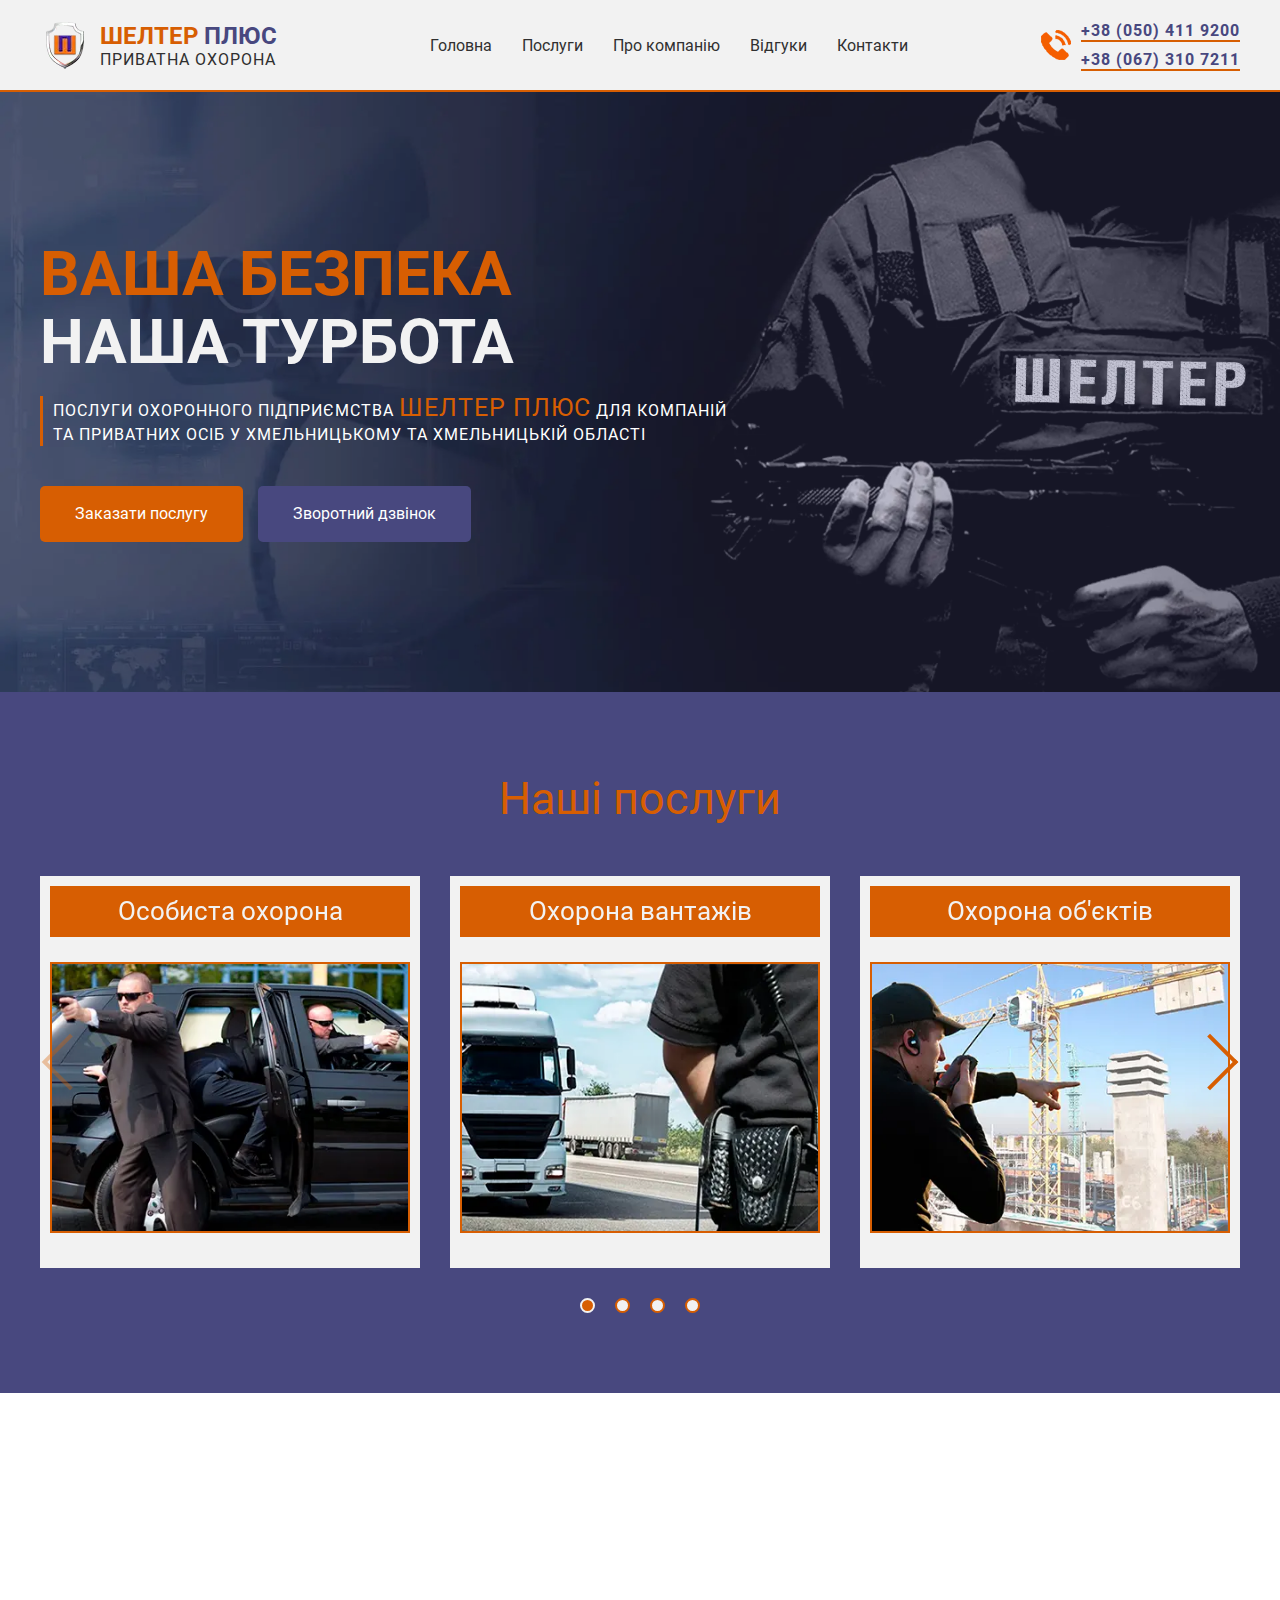
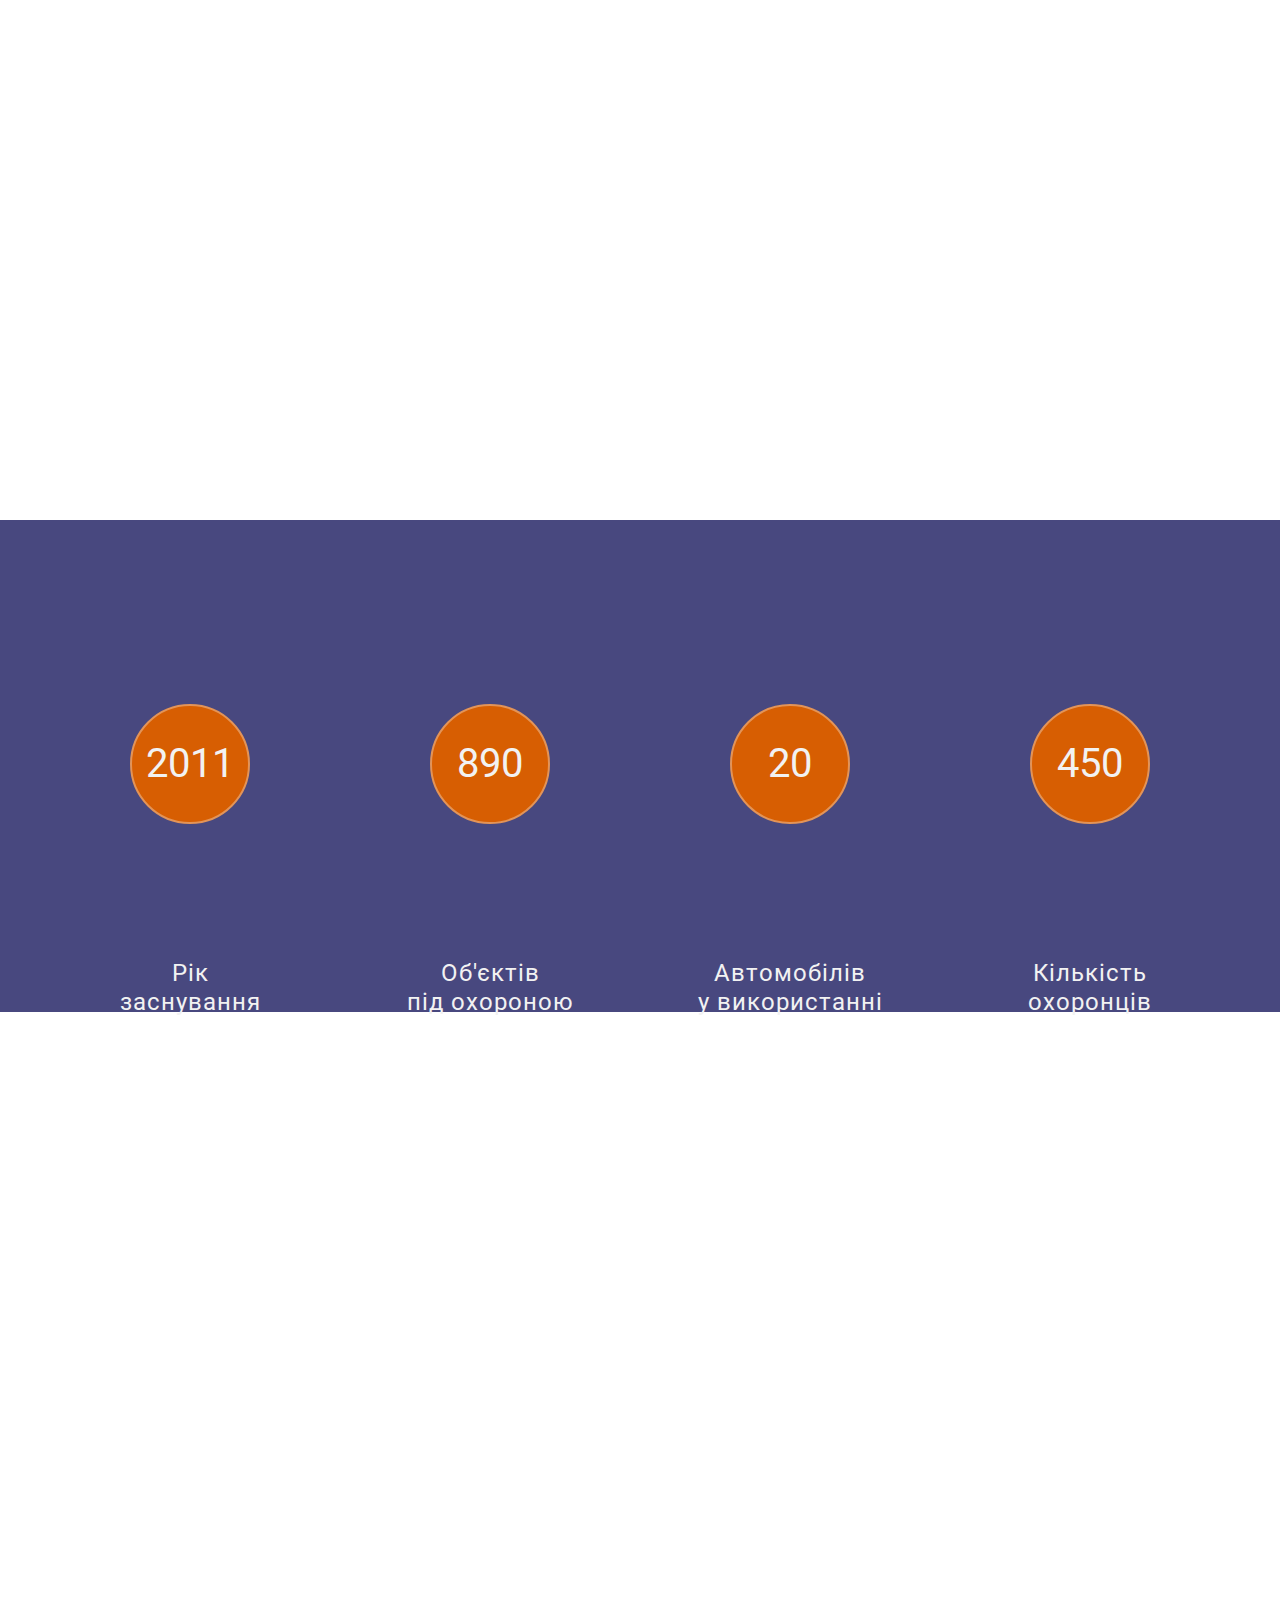
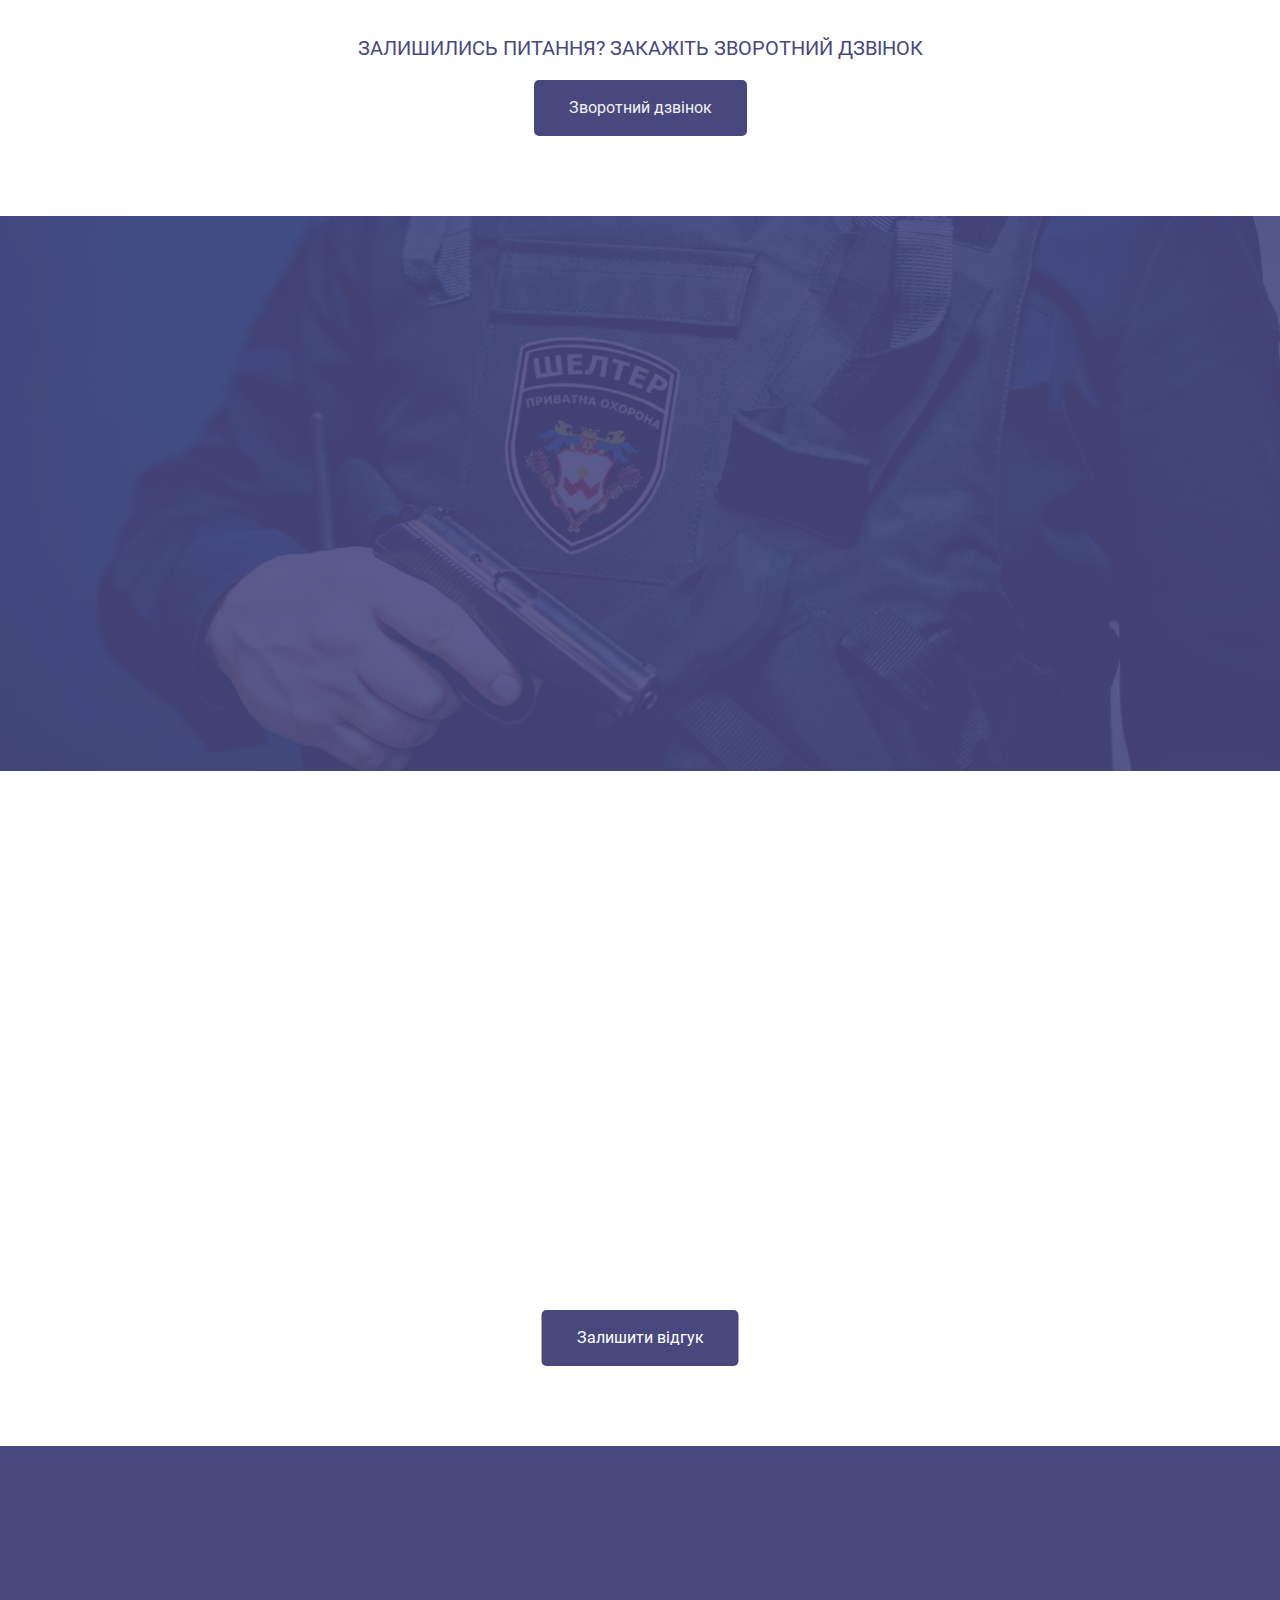
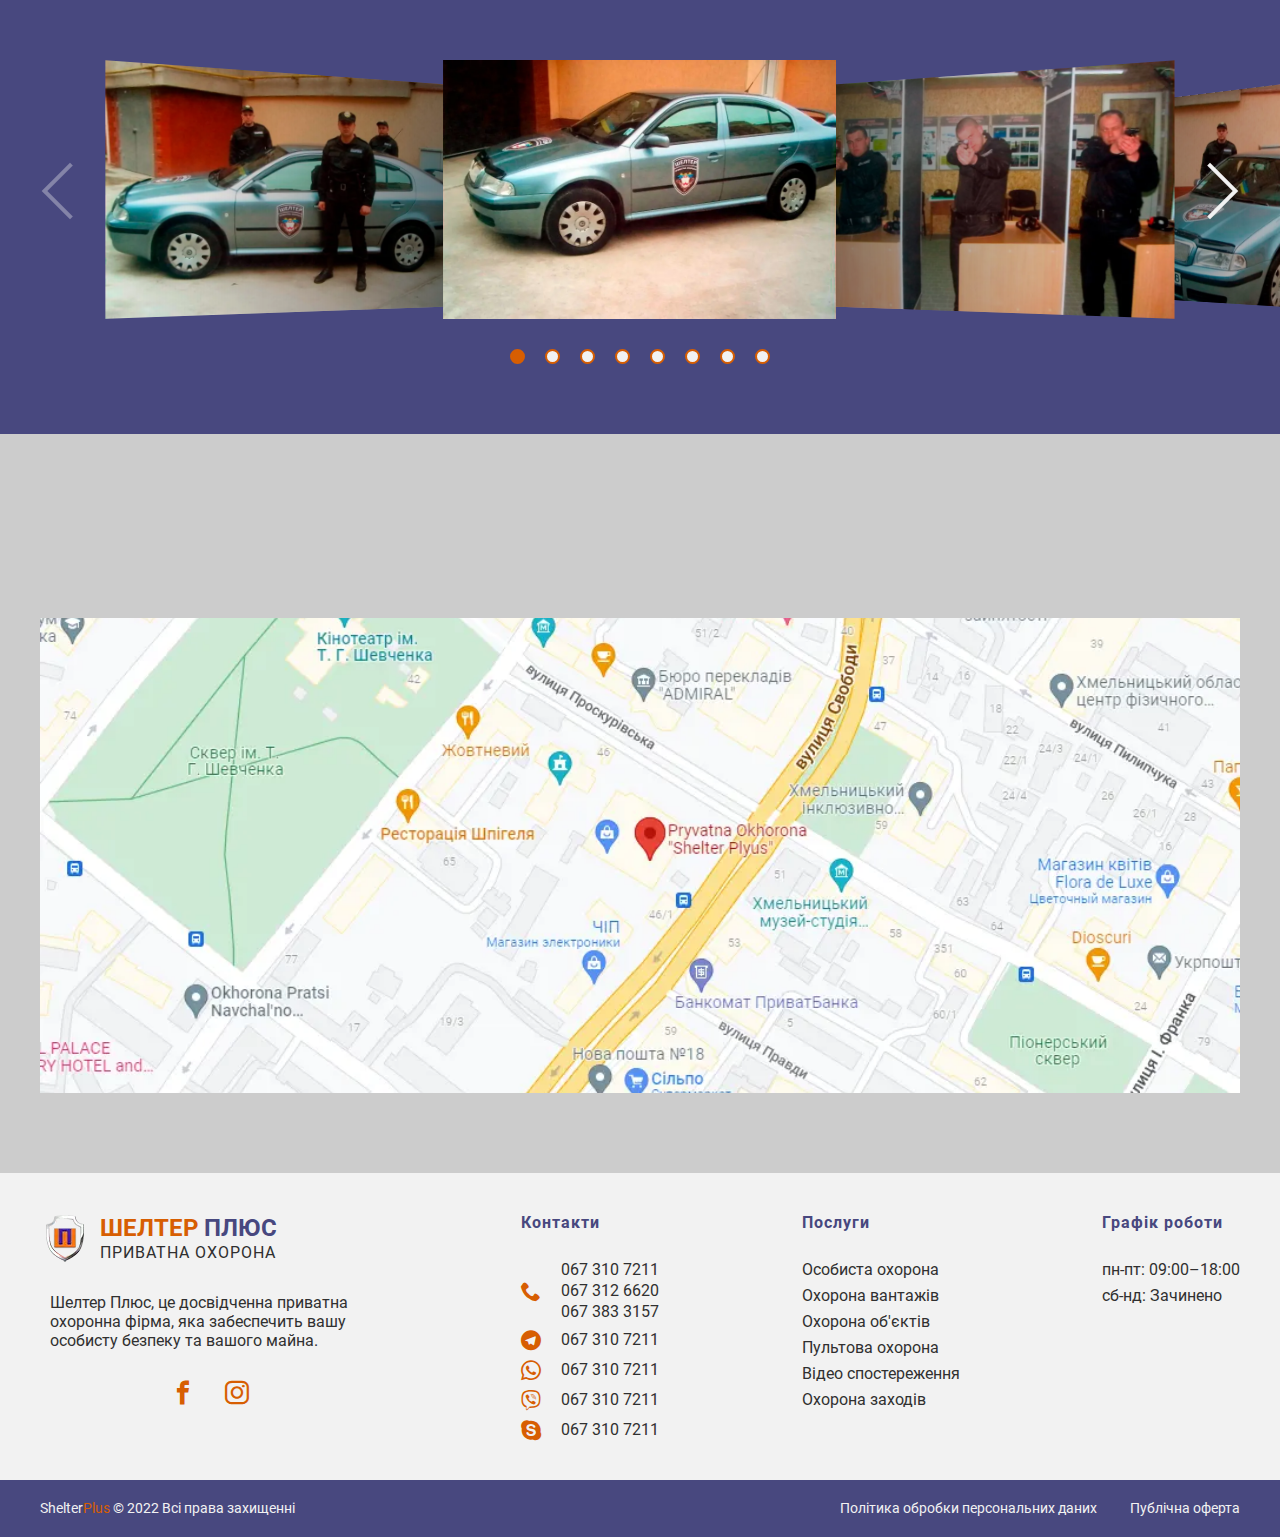
==== index.html @ 93f11041 "selter v-4" ====
<!DOCTYPE html>
<html lang="ru">

<head>
	<title>Головна</title>
	<meta charset="UTF-8">
	<meta name="format-detection" content="telephone=no">
	<!-- <style>body{opacity: 0;}</style> -->
	<link rel="stylesheet" href="css/style.min.css?_v=20220719101552">
	<link rel="shortcut icon" href="favicon.ico">
	<!-- <meta name="robots" content="noindex, nofollow"> -->
	<meta name="viewport" content="width=device-width, initial-scale=1.0">
</head>

<body>
	<div class="wrapper">
		<!-- -----------------HEADER------------------ -->
		<header data-lp class="header">
			<div class="header__container">
				<div class="header__body">
					<div class="header__logo">
						<a href="index.html">
							<div class="header__logo-image">
								<picture><source srcset="img/header/header_logo-2.webp" type="image/webp"><img src="img/header/header_logo-2.png" alt="Shelter"></picture>
							</div>
							<div class="header__logo-text">Шелтер <span>Плюс</span>
								<div class="header__logo-subtext">Приватна Охорона</div>
							</div>
						</a>
					</div>
					<div class="header__menu menu">
						<nav class="menu__body">
							<ul class="menu__list">
								<li class="menu__item"><a href="index.html" class="menu__link">Головна</a></li>
								<li class="menu__item"><a href="services.html" class="menu__link">Послуги</a></li>
								<li class="menu__item"><a href="index.html#about" class="menu__link">Про компанію</a></li>
								<li class="menu__item"><a href="index.html#reviews" class="menu__link">Відгуки</a></li>
								<li class="menu__item"><a href="#footer" class="menu__link">Контакти</a></li>
							</ul>
						</nav>
						<button type="button" class="menu__icon icon-menu"><span></span></button>
					</div>
					<div class="header__phone">
						<div class="header__phone-icon">
							<picture><source srcset="img/header/phone_icon_2.webp" type="image/webp"><img src="img/header/phone_icon_2.png" alt="Phone"></picture>
						</div>
						<div class="header__phone-wrap">
							<a href="tel:0504119200" class="header__phone-number">+38 (050) 411 9200</a>
							<a href="tel:0673107211" class="header__phone-number">+38 (067) 310 7211</a>
						</div>
					</div>
				</div>
			</div>
		</header>
		<main class="page">
			<!-- ----------------MAIN------------------ -->
			<section class="page__main main -ibg">
				<picture><source srcset="img/main/fon.webp" type="image/webp"><img src="img/main/fon.png" alt="Shelter"></picture>
				<div class="main__container">
					<div class="main__body">
						<h1 data-prlx-mouse class="main__title _anim-items">Ваша безпека<br> <span>наша турбота</span></h1>
						<div class="main__subtitle _anim-items">Послуги охоронного підприємства <span>шелтер плюс</span> для компаній та приватних осіб у Хмельницькому та Хмельницькій області</div>
						<div class="main__buttons">
							<a href="">
								<div data-popup="#popup2" class="main__button-servce">Заказати послугу</div>
							</a>
							<a href="">
								<div data-popup="#popup1" class="main__button-call">Зворотний дзвінок</div>
							</a>
						</div>
					</div>
				</div>
			</section>
			<!-- -----------------SERVICES------------------- -->
			<section class="page__services services">
				<div class="services__container">
					<div class="services__body">
						<h2 class="services__title title-h2 _anim-items">Наші послуги</h2>
						<!-- Оболочка слайдера -->
						<div class="services__slider swiper">
							<!-- Двигающееся часть слайдера -->
							<div class="services__wrapper swiper-wrapper">
								<!-- Слайд -->
								<div class="services__slide swiper-slide">
									<div class="services__column">
										<div class="services__inner inner-service">
											<h3 class="inner-service__title title-h3">Особиста охорона</h3>
											<div class="inner-service__image">
												<picture><source srcset="img/services/service-1.webp" type="image/webp"><img src="img/services/service-1.png" alt="Service"></picture>
											</div>
											<!-- <div class="inner-service__text">Надаємо професійну персональну охорону фізичних осіб. В <span>Шелтер Плюс</span> до роботи допускаються охоронці, які пройшли спеціальну підготовку. Індивідуальний підхід до кожного клієнта.</div> -->
											<div class="services__column-button-wrap">
												<a href="services.html" class="services__column-button">Детальніше</a>
											</div>
										</div>
									</div>
								</div>
								<div class="services__slide swiper-slide">
									<div class="services__column">
										<div class="services__inner inner-service">
											<h3 class="inner-service__title title-h3">Охорона вантажів</h3>
											<div class="inner-service__image">
												<picture><source srcset="img/services/service-3.webp" type="image/webp"><img src="img/services/service-3.png" alt="Service"></picture>
											</div>
											<!-- <div class="inner-service__text">Наші охоронці забезпечать безпеку Вашого вантажу при його транспортуванні по території України. Нами накопичено багатий досвід охорони як автомобільних, так і залізничних перевезень. Супровід вантажів забезпечується охоронцями які отримали спеціальну підготовку.</div> -->
											<div class="services__column-button-wrap">
												<a href="services.html" class="services__column-button">Детальніше</a>
											</div>
										</div>
									</div>
								</div>
								<div class="services__slide swiper-slide">
									<div class="services__column">
										<div class="services__inner inner-service">
											<h3 class="inner-service__title title-h3">Охорона об'єктів</h3>
											<div class="inner-service__image">
												<picture><source srcset="img/services/service-6.webp" type="image/webp"><img src="img/services/service-6.png" alt="Service"></picture>
											</div>
											<!-- <div class="inner-service__text">Охорона об'єктів - це комплекс заходів, спрямований на захист співробітників, приватної власності, товарів та устаткування. Звернувшись в компанію <span>Шелтер Плюс</span>, ви отримаєте повний комплекс охоронних заходів цілодобової охорони.</div> -->
											<div class="services__column-button-wrap">
												<a href="services.html" class="services__column-button">Детальніше</a>
											</div>
										</div>
									</div>
								</div>
								<div class="services__slide swiper-slide">
									<div class="services__column">
										<div class="services__inner inner-service">
											<h3 class="inner-service__title title-h3">Пультова охорона</h3>
											<div class="inner-service__image">
												<picture><source srcset="img/services/service-8.webp" type="image/webp"><img src="img/services/service-8.png" alt="Service"></picture>
											</div>
											<!-- <div class="inner-service__text">Команда <span>Шелтер Плюс</span> забезпечує централізовану пультову охорону об'єктів усіх форм власності та будь-якого ступеня складності, використовуючи розробку, проектування, монтаж і інженерний супровід охоронної, пожежної і тривожної сигналізації.</div> -->
											<div class="services__column-button-wrap">
												<a href="services.html" class="services__column-button">Детальніше</a>
											</div>
										</div>
									</div>
								</div>
								<div class="services__slide swiper-slide">
									<div class="services__column">
										<div class="services__inner inner-service">
											<h3 class="inner-service__title title-h3">Відео спостереження</h3>
											<div class="inner-service__image">
												<picture><source srcset="img/services/service-11.webp" type="image/webp"><img src="img/services/service-11.png" alt="Service"></picture>
											</div>
											<!-- <div class="inner-service__text">Ми встановлюєм сучасні системи відеоспостереження. У будь-який час доби вам будуть доступні відео зі всіх камер спостереження. При проникненні на об'єкт, спрацьовує сигналізація і на місце події вирушить наша група швидкого реагування.</div> -->
											<div class="services__column-button-wrap">
												<a href="services.html" class="services__column-button">Детальніше</a>
											</div>
										</div>
									</div>
								</div>
								<div class="services__slide swiper-slide">
									<div class="services__column">
										<div class="services__inner inner-service">
											<h3 class="inner-service__title title-h3">Охорона заходів</h3>
											<div class="inner-service__image">
												<picture><source srcset="img/services/service-15.webp" type="image/webp"><img src="img/services/service-15.png" alt="Service"></picture>
											</div>
											<!-- <div class="inner-service__text">Наша компанія <span>Шелтер Плюс</span> надає комплексний професійний захист масових заходів. Також ми співпрацюємо зі службами поліції, пожежної охорони та службою швидкої допомоги.</div> -->
											<div class="services__column-button-wrap">
												<a href="services.html" class="services__column-button">Детальніше</a>
											</div>
										</div>
									</div>
								</div>
							</div>
							<!-- Если нужна пагинация -->
							<div class="services__pagination swiper-pagination"></div>
						</div>
					</div>
				</div>
				<!-- Если нужна навигация (влево/вправо) -->
				<button type="button" class="services__button-prev swiper-button-prev"></button>
				<button type="button" class="services__button-next swiper-button-next"></button>
			</section>
			<!-- --------------------ABOUT-------------------- -->
			<section id="about" class="page__about about">
				<div class="about__container">
					<div class="about__body">
						<h2 class="about__title title-h2 _anim-items">Про компанію</h2>
						<div class="about__content">
							<div class="about__text">
								<div class="about__text-item _anim-items">
									<p class="_anim-show"><span>Шелтер Плюс</span> створений у березні 2011 року. На сьогодні – це одна з найбільш динамічних охоронних компаній України, що постійно розвивається. За критеріями обсягу ми сьогодні охоплюємо 15% ринку України. Підприємство має дуже розвинену власну матеріальну базу, а також повний пакет дозвільних документів на надання різних охоронних послуг.</p>
								</div>
								<div class="about__text-item _anim-items">
									<p class="_anim-show">Найбільше надбання компанії – це працівники. Більшість працюючих мають тривалий стаж роботи в охоронних, правоохоронних та воєнізованих структурах. Будучи одними із лідерів галузі безпеки, усвідомлюючи міру своєї відповідальності перед замовниками, ми прикладаємо всі свої зусилля, знання та досвід, щоб результати нашої діяльності стали зразком якості виконання зобов’язань.</p>
								</div>
								<div class="about__text-item _anim-items">
									<p class="_anim-show"><span>Шелтер Плюс</span> накопичує необхідний досвід, що дозволяє отримувати високоякісні послуги не тільки нашим постійним клієнтам, але й неухильно зростаючій кількості нових.</p>
								</div>
							</div>
							<div class="about__image _anim-items">
								<picture><source srcset="img/about/about2.webp" type="image/webp"><img src="img/about/about2.png" alt="Shelter"></picture>
							</div>
						</div>
					</div>
				</div>
			</section>
			<!-- ---------------PROGRESS----------------- -->
			<section class="page__progress progress">
				<div class="progress__container">
					<div class="progress__body">
						<h2 class="progress__title title-h2 _anim-items">Наші досягнення</h2>
						<div class="progress__row">
							<div class="progress__wrap-counter">
								<div data-digits-counter class="progress__counter">2011</div>
								<div class="progress__counter-text _anim-items">
									<span>Рік <br>заснування</span>
								</div>
							</div>
							<div class="progress__wrap-counter">
								<div data-digits-counter class="progress__counter">890</div>
								<div class="progress__counter-text _anim-items">
									<span>Об'єктів <br>під охороною</span>
								</div>
							</div>
							<div class="progress__wrap-counter">
								<div data-digits-counter class="progress__counter">20</div>
								<div class="progress__counter-text _anim-items">
									<span>Автомобілів <br>у використанні</span>
								</div>
							</div>
							<div class="progress__wrap-counter">
								<div data-digits-counter class="progress__counter">450</div>
								<div class="progress__counter-text _anim-items">
									<span>Кількість <br>охоронців</span>
								</div>
							</div>
						</div>
					</div>
				</div>
			</section>
			<!-- -----------------QUESTION------------------- -->
			<section class="page__question question">
				<div class="question__container">
					<div class="question__body">
						<h2 class="question__title title-h2 _anim-items">Поширені запитання та відповіді</h2>
						<div data-spollers data-one-spoller class="spollers _anim-items">
							<div class="spollers__item">
								<button type="button" data-spoller class="spollers__title">Де знаходиться охоронна фірма Шелтер Плюс у Хмельницькому?</button>
								<div class="spollers__body">Офіс фірми Шелтер Плюс знаходиться за адресою: м.Хмельницький, вул.Проскурівська, 50. При цьому обслуговування ми здійснюємо по всьому Хмельницькому та області. Деякі послуги навіть по Україні.</div>
							</div>
							<div class="spollers__item">
								<button type="button" data-spoller class="spollers__title">Як давно працює охоронна фірма Шелтер Плюс?</button>
								<div class="spollers__body">Свою роботу ми почали ще в 2011 році. З тих пір ми розширюємо список своїх послуг, працюємо над швидкістю реагування та постійно покращуємо підготовку наших співробітників. Будемо раді співпраці з вами +38 (067) 310 7211</div>
							</div>
							<div class="spollers__item">
								<button type="button" data-spoller class="spollers__title">Хто приїжджає на об'єкт за тривожним сигналом</button>
								<div class="spollers__body">За тривожним сигналом на об'єкт, що охороняється відправляється група швидкого реагування. Екіпаж складається з 2-4 осіб, озброєних табельною зброєю.</div>
							</div>
							<div class="spollers__item">
								<button type="button" data-spoller class="spollers__title">За якийсь час прибуває група реагування?</button>
								<div class="spollers__body">Реагування відбувається максимально швидко. Середній час реагування днем по місті становить 5-7 хвилин, вночі - 3-6 хвилин.</div>
							</div>
							<div class="spollers__item">
								<button type="button" data-spoller class="spollers__title">Скільки часу займає підключення сигналізації?</button>
								<div class="spollers__body">Монтаж сигналізації у квартирі в середньому займає 3 години. За цей час технічні фахівці виконують монтаж системи, допомагають заповнити необхідні документи та проведуть навчання з користування системою. Монтаж можливий в будь-який зручний для Вас час.</div>
							</div>
						</div>
						<div class="question__content-bottom">
							<div class="question__title-bottom">Залишились питання? Закажіть зворотний дзвінок</div>
							<div class="question__button">
								<a href="">
									<div data-popup="#popup1" class="question__button-call">Зворотний дзвінок</div>
								</a>
							</div>
						</div>
					</div>
				</div>
			</section>
			<!-- ------------------CHOOSE-------------------- -->
			<section class="page__choose choosse -ibg">
				<picture><source srcset="img/choose/choose_bg.webp" type="image/webp"><img src="img/choose/choose_bg.png" alt="Shelter"></picture>
				<div class="choosse__container">
					<div class="choosse__body">
						<h2 class="choosse__title title-h2 _anim-items">Чому вибирають саме нас?</h2>
						<div class="choosse__subtitle _anim-items">Наші переваги</div>
						<div class="choosse__columns">
							<div class="choosse__column">
								<div class="choosse__inner _anim-items">
									<div class="choosse__image _icon-user-check"></div>
									<div class="choosse__text">Індивідуальний підхід до кожного клієнта</div>
								</div>
							</div>
							<div class="choosse__column">
								<div class="choosse__inner _anim-items">
									<div class="choosse__image _icon-cog"></div>
									<div class="choosse__text">Безкоштовне підключення та налаштування</div>
								</div>
							</div>
							<div class="choosse__column">
								<div class="choosse__inner _anim-items">
									<div class="choosse__image _icon-rocket"></div>
									<div class="choosse__text">Швидке реагування на сигнал тривоги</div>
								</div>
							</div>
							<div class="choosse__column">
								<div class="choosse__inner _anim-items">
									<div class="choosse__image _icon-coin-dollar"></div>
									<div class="choosse__text">Матеріальна відповідальність всіх працівників</div>
								</div>
							</div>
							<div class="choosse__column">
								<div class="choosse__inner _anim-items">
									<div class="choosse__image _icon-user-tie"></div>
									<div class="choosse__text">Ретельний підхід до підбру та навчання кадрів</div>
								</div>
							</div>
							<div class="choosse__column">
								<div class="choosse__inner _anim-items">
									<div class="choosse__image _icon-star-full"></div>
									<div class="choosse__text">Дуже великий досвід роботи</div>
								</div>
							</div>
						</div>
					</div>
				</div>
			</section>
			<!-- ---------------REVIEWS----------------- -->
			<section id="reviews" class="page__reviews reviews">
				<div class="reviews__container">
					<div class="reviews__body">
						<h2 class="reviews__title title-h2 _anim-items">Відгуки</h2>
						<!-- Оболочка слайдера -->
						<div class="reviews__slider swiper _anim-items">
							<!-- Двигающееся часть слайдера -->
							<div class="reviews__wrapper swiper-wrapper">
								<!-- Слайд -->
								<div class="reviews__slide swiper-slide">
									<div class="reviews__slide-inner">
										<div class="reviews__image">
											<picture><source srcset="img/reviews/reviews_1.webp" type="image/webp"><img src="img/reviews/reviews_1.png" alt="Reviews"></picture>
										</div>
										<div class="reviews__content">
											<div class="reviews__slide-name">Валентина Петриченко</div>
											<div class="reviews__slide-profetion">Директор рекламного агенства</div>
											<div class="reviews__slide-text">Дуже задоволенний співпрацею з Шелтер Плюс. Особливо миттєвий відгук на спрацювання охоронної системи. Прибули за 10 хвилин.</div>
											<div class="reviews__slide-date">01.07.2022</div>
										</div>
									</div>
								</div>
								<div class="reviews__slide swiper-slide">
									<div class="reviews__slide-inner">
										<div class="reviews__image">
											<picture><source srcset="img/reviews/reviews_2.webp" type="image/webp"><img src="img/reviews/reviews_2.png" alt="Reviews"></picture>
										</div>
										<div class="reviews__content">
											<div class="reviews__slide-name">Вадим Петриченко</div>
											<div class="reviews__slide-profetion">Директор рекламного агенства</div>
											<div class="reviews__slide-text">Дуже задоволенний співпрацею з Шелтер Плюс. Особливо миттєвий відгук на спрацювання охоронної системи. Прибули за 10 хвилин.</div>
											<div class="reviews__slide-date">01.07.2022</div>
										</div>
									</div>
								</div>
								<div class="reviews__slide swiper-slide">
									<div class="reviews__slide-inner">
										<div class="reviews__image">
											<picture><source srcset="img/reviews/reviews_3.webp" type="image/webp"><img src="img/reviews/reviews_3.png" alt="Reviews"></picture>
										</div>
										<div class="reviews__content">
											<div class="reviews__slide-name">Вадим Петриченко</div>
											<div class="reviews__slide-profetion">Директор рекламного агенства</div>
											<div class="reviews__slide-text">Дуже задоволенний співпрацею з Шелтер Плюс. Особливо миттєвий відгук на спрацювання охоронної системи. Прибули за 10 хвилин.</div>
											<div class="reviews__slide-date">01.07.2022</div>
										</div>
									</div>
								</div>
								<div class="reviews__slide swiper-slide">
									<div class="reviews__slide-inner">
										<div class="reviews__image">
											<picture><source srcset="img/reviews/reviews_4.webp" type="image/webp"><img src="img/reviews/reviews_4.png" alt="Reviews"></picture>
										</div>
										<div class="reviews__content">
											<div class="reviews__slide-name">Вадим Петриченко</div>
											<div class="reviews__slide-profetion">Директор рекламного агенства</div>
											<div class="reviews__slide-text">Дуже задоволенний співпрацею з Шелтер Плюс. Особливо миттєвий відгук на спрацювання охоронної системи. Прибули за 10 хвилин.</div>
											<div class="reviews__slide-date">01.07.2022</div>
										</div>
									</div>
								</div>
								<div class="reviews__slide swiper-slide">
									<div class="reviews__slide-inner">
										<div class="reviews__image">
											<picture><source srcset="img/reviews/reviews_5.webp" type="image/webp"><img src="img/reviews/reviews_5.png" alt="Reviews"></picture>
										</div>
										<div class="reviews__content">
											<div class="reviews__slide-name">Валентина Петриченко</div>
											<div class="reviews__slide-profetion">Директор рекламного агенства</div>
											<div class="reviews__slide-text">Дуже задоволенний співпрацею з Шелтер Плюс. Особливо миттєвий відгук на спрацювання охоронної системи. Прибули за 10 хвилин.</div>
											<div class="reviews__slide-date">01.07.2022</div>
										</div>
									</div>
								</div>
								<div class="reviews__slide swiper-slide">
									<div class="reviews__slide-inner">
										<div class="reviews__image">
											<picture><source srcset="img/reviews/reviews_6.webp" type="image/webp"><img src="img/reviews/reviews_6.png" alt="Reviews"></picture>
										</div>
										<div class="reviews__content">
											<div class="reviews__slide-name">Валентина Петриченко</div>
											<div class="reviews__slide-profetion">Директор рекламного агенства</div>
											<div class="reviews__slide-text">Дуже задоволенний співпрацею з Шелтер Плюс. Особливо миттєвий відгук на спрацювання охоронної системи. Прибули за 10 хвилин.</div>
											<div class="reviews__slide-date">01.07.2022</div>
										</div>
									</div>
								</div>
								<div class="reviews__slide swiper-slide">
									<div class="reviews__slide-inner">
										<div class="reviews__image">
											<picture><source srcset="img/reviews/reviews_7.webp" type="image/webp"><img src="img/reviews/reviews_7.png" alt="Reviews"></picture>
										</div>
										<div class="reviews__content">
											<div class="reviews__slide-name">Валентина Петриченко</div>
											<div class="reviews__slide-profetion">Директор рекламного агенства</div>
											<div class="reviews__slide-text">Дуже задоволенний співпрацею з Шелтер Плюс. Особливо миттєвий відгук на спрацювання охоронної системи. Прибули за 10 хвилин.</div>
											<div class="reviews__slide-date">01.07.2022</div>
										</div>
									</div>
								</div>
								<div class="reviews__slide swiper-slide">
									<div class="reviews__slide-inner">
										<div class="reviews__image">
											<picture><source srcset="img/reviews/reviews_8.webp" type="image/webp"><img src="img/reviews/reviews_8.png" alt="Reviews"></picture>
										</div>
										<div class="reviews__content">
											<div class="reviews__slide-name">Валентина Петриченко</div>
											<div class="reviews__slide-profetion">Директор рекламного агенства</div>
											<div class="reviews__slide-text">Дуже задоволенний співпрацею з Шелтер Плюс. Особливо миттєвий відгук на спрацювання охоронної системи. Прибули за 10 хвилин.</div>
											<div class="reviews__slide-date">01.07.2022</div>
										</div>
									</div>
								</div>
							</div>
							<!-- Если нужна пагинация -->
							<div class="reviews__pagination swiper-pagination"></div>
							<!-- Если нужна навигация (влево/вправо) -->
							<button type="button" class="reviews__button-prev swiper-button-prev"></button>
							<button type="button" class="reviews__button-next swiper-button-next"></button>
						</div>
						<div class="reviews__button">
							<a href="">
								<div data-popup="#popup3" class="reviews__button-message">Залишити відгук</div>
							</a>
						</div>
					</div>
				</div>
			</section>
			<!-- --------------GALLERY----------------- -->
			<section class="page__gallery gallery">
				<div class="gallery__body">
					<h2 class="gallery__title title-h2 _anim-items">Галерея</h2>
					<!-- Оболочка слайдера -->
					<div class="gallery__slider swiper">
						<!-- Двигающееся часть слайдера -->
						<div class="gallery__wrapper swiper-wrapper">
							<!-- Слайд -->
							<div class="gallery__slide swiper-slide">
								<div class="gallery__image">
									<picture><source srcset="img/gallery/slide1.webp" type="image/webp"><img src="img/gallery/slide1.jpg" alt="Gallery"></picture>
								</div>
							</div>
							<div class="gallery__slide swiper-slide">
								<div class="gallery__image">
									<picture><source srcset="img/gallery/slide2.webp" type="image/webp"><img src="img/gallery/slide2.jpg" alt="Gallery"></picture>
								</div>
							</div>
							<div class="gallery__slide swiper-slide">
								<div class="gallery__image">
									<picture><source srcset="img/gallery/slide3.webp" type="image/webp"><img src="img/gallery/slide3.jpg" alt="Gallery"></picture>
								</div>
							</div>
							<div class="gallery__slide swiper-slide">
								<div class="gallery__image">
									<picture><source srcset="img/gallery/slide4.webp" type="image/webp"><img src="img/gallery/slide4.jpg" alt="Gallery"></picture>
								</div>
							</div>
							<div class="gallery__slide swiper-slide">
								<div class="gallery__image">
									<picture><source srcset="img/gallery/slide5.webp" type="image/webp"><img src="img/gallery/slide5.jpg" alt="Gallery"></picture>
								</div>
							</div>
							<div class="gallery__slide swiper-slide">
								<div class="gallery__image">
									<picture><source srcset="img/gallery/slide6.webp" type="image/webp"><img src="img/gallery/slide6.jpg" alt="Gallery"></picture>
								</div>
							</div>
							<div class="gallery__slide swiper-slide">
								<div class="gallery__image">
									<picture><source srcset="img/gallery/slide7.webp" type="image/webp"><img src="img/gallery/slide7.jpg" alt="Gallery"></picture>
								</div>
							</div>
							<div class="gallery__slide swiper-slide">
								<div class="gallery__image">
									<picture><source srcset="img/gallery/slide8.webp" type="image/webp"><img src="img/gallery/slide8.jpg" alt="Gallery"></picture>
								</div>
							</div>
							<div class="gallery__slide swiper-slide">
								<div class="gallery__image">
									<picture><source srcset="img/gallery/slide9.webp" type="image/webp"><img src="img/gallery/slide9.jpg" alt="Gallery"></picture>
								</div>
							</div>
							<div class="gallery__slide swiper-slide">
								<div class="gallery__image">
									<picture><source srcset="img/gallery/slide10.webp" type="image/webp"><img src="img/gallery/slide10.jpg" alt="Gallery"></picture>
								</div>
							</div>
						</div>
						<!-- Если нужна пагинация -->
						<div class="gallery-pagination swiper-pagination"></div>
						<!-- Если нужна навигация (влево/вправо) -->
						<button type="button" class="gallery__button-prev swiper-button-prev"></button>
						<button type="button" class="gallery__button-next swiper-button-next"></button>
					</div>
				</div>
			</section>
			<!-- -----------------MAP------------------ -->
			<section class="page__map map">
				<div class="map__container">
					<h2 class="map__title title-h2 _anim-items">Наше розташування</h2>
					<div class="map__wrap -ibg">
						<picture><source srcset="img/map/map_2.webp" type="image/webp"><img src="img/map/map_2.png" class="map__image" alt="Map"></picture>
					</div>
				</div>
			</section>
		</main>
		<!-- -----------------FOOTER------------------- -->
		<footer id="footer" class="footer">
			<div class="footer__container">
				<div class="footer__body">
					<div class="footer__info column">
						<div class="footer__logo">
							<a href="">
								<div class="footer__logo-image">
									<picture><source srcset="img/footer/footer_logo-2.webp" type="image/webp"><img src="img/footer/footer_logo-2.png" alt="Shelter"></picture>
								</div>
								<div class="footer__logo-text">Шелтер <span>Плюс</span>
									<div class="footer__logo-subtext">Приватна Охорона</div>
								</div>
							</a>
						</div>
						<div class="footer__text">Шелтер Плюс, це досвідченна приватна охоронна фірма, яка забеспечить вашу особисту безпеку та вашого майна.</div>
						<div class="footer__socials">
							<a href="" class="footer__social-facebook _icon-facebook"></a>
							<a href="" class="footer__social-instagram _icon-instagram"></a>
						</div>
					</div>
					<div class="footer__contacts column">
						<div class="footer__contacts-heading heading">Контакти</div>
						<div class="footer__contacts-inner inner">
							<div class="inner__phone">
								<div class="footer__contacts-icon _icon-phone"></div>
								<div class="footer__contacts-phones phones-footer">
									<div><a href="tel:0673107211" class="phone-footer">067 310 7211</a></div>
									<div><a href="tel:0673126620" class="phone-footer">067 312 6620</a></div>
									<div><a href="tel:0673833157" class="phone-footer">067 383 3157</a></div>
								</div>
							</div>
							<div class="inner__telegram">
								<div class="footer__contacts-icon _icon-telegram"></div>
								<div class="footer__contacts-telegram telegram-footer">067 310 7211</div>
							</div>
							<div class="inner__whatsapp">
								<div class="footer__contacts-icon _icon-whatsapp"></div>
								<div class="footer__contacts-whatsapp whatsapp-footer">067 310 7211</div>
							</div>
							<div class="inner__viber">
								<div class="footer__contacts-icon _icon-viber"></div>
								<div class="footer__contacts-viber viber-footer">067 310 7211</div>
							</div>
							<div class="inner__skype">
								<div class="footer__contacts-icon _icon-skype"></div>
								<div class="footer__contacts-skype skype-footer">067 310 7211</div>
							</div>
						</div>
					</div>
					<div class="footer__servces column">
						<div class="footer__servces-heading heading">Послуги</div>
						<ul class="footer__servces-list">
							<li class="footer__servces-item"><a href="services.html">Особиста охорона</a></li>
							<li class="footer__servces-item"><a href="">Охорона вантажів</a></li>
							<li class="footer__servces-item"><a href="">Охорона об'єктів</a></li>
							<li class="footer__servces-item"><a href="">Пультова охорона</a></li>
							<li class="footer__servces-item"><a href="">Відео спостереження</a></li>
							<li class="footer__servces-item"><a href="">Охорона заходів</a></li>
						</ul>
					</div>
					<div class="footer__schedule column">
						<div class="footer__schedule-title heading">Графік роботи</div>
						<ul class="footer__schedule-list">
							<li class="footer__schedule-item">пн-пт: 09:00–18:00</li>
							<li class="footer__schedule-item">сб-нд: Зачинено</li>
						</ul>
					</div>
				</div>
			</div>
			<div class="footer__wrap-bottom">
				<div class="footer__container">
					<div class="footer__body-bottom">
						<div class="footer__copyright">Shelter<span>Plus</span> © 2022 Всі права захищенні</div>
						<div class="footer__aside">
							<a href="" class="footer__policy">Політика обробки персональних даних</a>
							<a href="" class="footer__public">Публічна оферта</a>
						</div>
					</div>
				</div>
			</div>
		</footer>
	</div>
	<!-- -------------POPUP1 Зворотний дзвінок-------------- -->

	<div id="popup1" aria-hidden="true" class="popup1">
		<div class="popup1__wrapper">
			<div class="popup__content popup1__content">
				<div class="popup1__button-wrap">
					<button data-close type="button" class="popup__close">
						<img src="img/popups/popup1/popup-1-cross.svg" alt="Cross">
					</button>
				</div>
				<div class="popup__text">
					<!--  Готовая форма для попапа-->
					<!-- Облочка формы -->
					<div class="form-1">
						<!-- Сама форма -->
						<form action="#" id="form" class="form-1__body">
							<h1 class="form-1__title">Надішліть свої дані і Вам зателефонують</h1>
							<div class="form-1__item">
								<label for="form-1Name" class="form-1__label">Ваше Ім'я*</label>
								<input id="form-1Name" type="text" name="name" class="form-1__input">
							</div>
							<div class="form-1__item">
								<label for="form-1Phone" class="form-1__label">Ваш номер телефону*</label>
								<input id="form-1Phone" type="text" name="phone" class="form-1__input">
							</div>
							<div class="form-1__item">
								<div class="checkbox-1">
									<input id="form-1Agreement" checked type="checkbox" name="agreement" class="checkbox-1__input">
									<label for="form-1Agreement" class="checkbox-1__label"><span>Згодний на обробку персональних даних відповідно до <a href="">Політики конфіденційності</a>*</span></label>
								</div>
							</div>
							<button type="submit" class="form-1__button">Відправити заявку</button>
						</form>
					</div>
				</div>
			</div>
		</div>
	</div>
	<!-- -------------POPUP2 Заказати послугу-------------- -->

	<div id="popup2" aria-hidden="true" class="popup2">
		<div class="popup2__wrapper">
			<div class="popup__content popup2__content">
				<div class="popup-2__button-wrap">
					<button data-close type="button" class="popup__close">
						<img src="img/popups/popup2/popup-2-cross.svg" alt="Cross">
					</button>
				</div>
				<div class="popup__text">
					<!-- Облочка формы -->
					<div class="form-2">
						<!-- Сама форма -->
						<form action="#" id="form" class="form-2__body">
							<h1 class="form-2__title">Оберіть послугу і Вам зателефонують</h1>
							<div class="form-2__item">
								<label for="form-2Name" class="form-2__label">Ваше Ім'я*</label>
								<input id="form-2Name" type="text" name="name" class="form-2__input">
							</div>
							<div class="form-2__item">
								<label for="form-2Phone" class="form-2__label">Ваш номер телефону*</label>
								<input id="form-2Phone" type="text" name="phone" class="form-2__input">
							</div>
							<div class="form-2__item">
								<div class="form-2__label">Оберіть послугу:</div>
								<select name="service" class="form-2__select">
									<option value="Особиста охорона" selected>Особиста охорона</option>
									<option value="Охорона вантажів">Охорона вантажів</option>
									<option value="Охорона об'єктів">Охорона об'єктів</option>
									<option value="Пультова охорона">Пультова охорона</option>
									<option value="Відео спостереження">Відео спостереження</option>
									<option value="Охорона заходів">Охорона заходів</option>
								</select>
							</div>
							<div class="form-2__item">
								<div class="checkbox-2">
									<input id="form-2Agreement" checked type="checkbox" name="agreement" class="checkbox-2__input">
									<label for="form-2Agreement" class="checkbox-2__label"><span>Згодний на обробку персональних даних відповідно до <a href="">Політики конфіденційності</a>*</span></label>
								</div>
							</div>
							<button type="submit" class="form-2__button">Відправити заявку</button>
						</form>
					</div>
				</div>
			</div>
		</div>
	</div>
	<!-- -------------POPUP3 Залишити відгук-------------- -->
	<div id="popup3" aria-hidden="true" class="popup3">
		<div class="popup3__wrapper">
			<div class="popup__content popup3__content">
				<div class="popup3__button-wrap">
					<button data-close type="button" class="popup__close">
						<img src="img/popups/popup3/popup-3-cross.svg" alt="Cross">
					</button>
				</div>
				<div class="popup__text">
					<!-- Облочка формы -->
					<div class="form-3">
						<!-- Сама форма -->
						<form data-dev action="#" id="form" class="form-3__body">
							<h1 class="form-3__title">Відправка відгуку</h1>
							<div class="form-3__item">
								<label for="form-3Name" class="form-3__label">Ваше ім'я та прізвище*</label>
								<input id="form-3Name" type="text" name="name" class="form-3__input">
							</div>
							<div class="form-3__item">
								<label for="form-3Job" class="form-3__label">Ваша посада*</label>
								<input id="form-3Job" type="text" name="job" class="form-3__input">
							</div>
							<div class="form-3__item">
								<label for="form-3Message" class="form-3__label">Ваш відгук:</label>
								<textarea name="message" id="form-3Message" class="form-3__input"></textarea>
							</div>
							<div class="form-3__item">
								<div class="form-3__label">Додати фото</div>
								<div class="file">
									<div class="file__item">
										<input id="formImage" accept=".jpg, .png, .gif" type="file" name="image" class="file__input">
										<div class="file__button">Вибрати</div>
									</div>
									<div id="formPreview" class="file__preview"></div>
								</div>
							</div>
							<div class="form-3__item">
								<div class="checkbox-3">
									<input id="form-3Agreement" checked type="checkbox" name="agreement" class="checkbox-3__input">
									<label for="form-3Agreement" class="checkbox-3__label"><span>Згодний на обробку персональних даних відповідно до <a href="">Політики конфіденційності</a>*</span></label>
								</div>
							</div>
							<button type="submit" class="form-3__button">Відправити відгук</button>
						</form>
					</div>
				</div>
			</div>
		</div>
	</div>
	<script src="https://unpkg.com/swiper@8/swiper-bundle.min.js?_v=20220719101552"></script>
	<script src="js/app.min.js?_v=20220719101552"></script>
</body>

</html>
---- css/style.min.css ----
@charset "UTF-8";@font-face{font-family:icons;font-display:swap;src:url(../fonts/icons.woff2) format("woff2"),url(../fonts/icons.woff) format("woff");font-weight:400;font-style:normal}@font-face{font-family:Roboto;font-display:swap;src:url(../fonts/Roboto-Black.woff2) format("woff2"),url(../fonts/Roboto-Black.woff) format("woff");font-weight:900;font-style:normal}@font-face{font-family:Roboto;font-display:swap;src:url(../fonts/Roboto-Bold.woff2) format("woff2"),url(../fonts/Roboto-Bold.woff) format("woff");font-weight:700;font-style:normal}@font-face{font-family:Roboto;font-display:swap;src:url(../fonts/Roboto-Italic.woff2) format("woff2"),url(../fonts/Roboto-Italic.woff) format("woff");font-weight:400;font-style:normal}@font-face{font-family:Roboto;font-display:swap;src:url(../fonts/Roboto-Medium.woff2) format("woff2"),url(../fonts/Roboto-Medium.woff) format("woff");font-weight:500;font-style:normal}@font-face{font-family:Roboto;font-display:swap;src:url(../fonts/Roboto-Regular.woff2) format("woff2"),url(../fonts/Roboto-Regular.woff) format("woff");font-weight:400;font-style:normal}[class*=_icon-]:before{font-family:icons;font-style:normal;font-weight:400;font-variant:normal;text-transform:none;line-height:1;-webkit-font-smoothing:antialiased;-moz-osx-font-smoothing:grayscale}[class*=_icon-]:before{display:block}._icon-viber:before{content:"\e900"}._icon-coin-dollar:before{content:"\e93b"}._icon-phone:before{content:"\e942"}._icon-location:before{content:"\e948"}._icon-user-check:before{content:"\e975"}._icon-user-tie:before{content:"\e976"}._icon-cog:before{content:"\e994"}._icon-rocket:before{content:"\e9a5"}._icon-star-full:before{content:"\e9d9"}._icon-mail:before{content:"\ea84"}._icon-facebook:before{content:"\ea90"}._icon-instagram:before{content:"\ea92"}._icon-whatsapp:before{content:"\ea93"}._icon-telegram:before{content:"\ea95"}._icon-skype:before{content:"\eac5"}*{padding:0;margin:0;border:0}*,:after,:before{-webkit-box-sizing:border-box;box-sizing:border-box}body,html{height:100%;min-width:320px}body{color:#303030;line-height:1;font-family:Roboto;font-size:1rem;-ms-text-size-adjust:100%;-moz-text-size-adjust:100%;-webkit-text-size-adjust:100%;-webkit-font-smoothing:antialiased;-moz-osx-font-smoothing:grayscale}button,input,textarea{font-family:Roboto;font-size:inherit}button{cursor:pointer;color:inherit;background-color:inherit}a{color:inherit}a:link,a:visited{text-decoration:none}a:hover{text-decoration:none}ul li{list-style:none}img{vertical-align:top}h1,h2,h3,h4,h5,h6{font-weight:inherit;font-size:inherit}.lock body{overflow:hidden;-ms-touch-action:none;touch-action:none}.wrapper{min-height:100%;display:-webkit-box;display:-ms-flexbox;display:flex;-webkit-box-orient:vertical;-webkit-box-direction:normal;-ms-flex-direction:column;flex-direction:column;overflow:hidden}.wrapper>main{-webkit-box-flex:1;-ms-flex:1 1 auto;flex:1 1 auto}.wrapper>*{min-width:0}[class*=__container]{max-width:75rem;-webkit-box-sizing:content-box;box-sizing:content-box;margin:0 auto;padding:0 .9375rem}.select{position:relative}.select__body{position:relative}.select__title{color:inherit;text-align:left;border:1px solid #d9d9d9;background-color:#fff;cursor:pointer;width:100%;border-radius:4px}.select__value{display:-webkit-box;display:-ms-flexbox;display:flex;-webkit-box-align:center;-ms-flex-align:center;align-items:center;height:1.875rem;padding:0 .9375rem;gap:.625rem}.select__value>*{-webkit-box-flex:1;-ms-flex:1 1 auto;flex:1 1 auto}.select__value:after{content:"";-ms-flex-item-align:stretch;-ms-grid-row-align:stretch;align-self:stretch;-webkit-box-flex:0;-ms-flex:0 0 10px;flex:0 0 10px;-webkit-transition:all .3s ease 0s;-o-transition:all .3s ease 0s;transition:all .3s ease 0s;display:-webkit-box;display:-ms-flexbox;display:flex;-webkit-box-pack:center;-ms-flex-pack:center;justify-content:center;-webkit-box-align:center;-ms-flex-align:center;align-items:center}._select-open .select__value:after{-webkit-transform:rotate(-180deg);-ms-transform:rotate(-180deg);transform:rotate(-180deg)}.select__value._select-pseudo-label::before{content:attr(data-pseudo-label);opacity:.5}.select__text{-webkit-box-flex:1;-ms-flex:1 1 auto;flex:1 1 auto}.select__input{width:100%;background-color:transparent;height:100%}.select__options{color:#000;position:absolute;top:29px;border-radius:0 0 4px 4px;min-width:100%;left:0;background-color:#fff;border-top:0;border:1px solid #d9d9d9;border-top:0;padding:10px 0 5px 0}.select__scroll{overflow-y:auto;overflow-x:hidden;max-height:200px}.select__option{width:100%;text-align:left;cursor:pointer;padding:5px 15px;color:inherit}.select__option._select-selected{background-color:#eee}.select__row{display:-webkit-inline-box;display:-ms-inline-flexbox;display:inline-flex;-webkit-box-align:center;-ms-flex-align:center;align-items:center}.select._select-open{z-index:5}._select-tag{cursor:pointer}[class*=-ibg]{position:relative}[class*=-ibg] img{position:absolute;width:100%;height:100%;top:0;left:0;-o-object-fit:cover;object-fit:cover}[class*=-ibg_contain] img{-o-object-fit:contain;object-fit:contain}.popup__close{outline:0}.title-h2{font-weight:400;font-size:45px;line-height:120%;text-align:center;color:#d75e02;padding-top:80px;margin-bottom:50px;-webkit-transform:translate(0,80%);-ms-transform:translate(0,80%);transform:translate(0,80%);opacity:0;-webkit-transition:all .8s ease 0s;-o-transition:all .8s ease 0s;transition:all .8s ease 0s}.title-h2._active{-webkit-transform:translate(0,0);-ms-transform:translate(0,0);transform:translate(0,0);opacity:1}.title-h2-services{font-weight:400;font-size:45px;line-height:120%;text-align:center;margin-bottom:25px;-webkit-transform:translate(0,80%);-ms-transform:translate(0,80%);transform:translate(0,80%);opacity:0;-webkit-transition:all .8s ease 0s;-o-transition:all .8s ease 0s;transition:all .8s ease 0s}.title-h2-services._active{-webkit-transform:translate(0,0);-ms-transform:translate(0,0);transform:translate(0,0);opacity:1}._image-services{-webkit-transform:scale(0);-ms-transform:scale(0);transform:scale(0);-webkit-transition:all .8s ease 0s;-o-transition:all .8s ease 0s;transition:all .8s ease 0s}._image-services._active{-webkit-transform:scale(1);-ms-transform:scale(1);transform:scale(1)}.title-h2-services-org{color:#d75e02}.title-h2-services-bluer{color:#48487f}.button-services{color:#fff;padding:20px 35px;border-radius:5px;text-align:center;margin:20px auto 0 auto}._btn-org{background:#d75e02}._btn-org:hover{background:#de8d4f}._btn-bluer{background:#48487f}._btn-bluer:hover{background:#6454af}.title-h3{font-weight:400;font-size:26px;line-height:120%;text-align:center;color:#f2f2f2;margin-bottom:25px;padding:10px 5px}.header{position:fixed;width:100%;background:#f2f2f2;z-index:10;border-bottom:2px solid #d75e02}.header__body{display:-webkit-box;display:-ms-flexbox;display:flex;-webkit-box-pack:justify;-ms-flex-pack:justify;justify-content:space-between;-webkit-box-align:center;-ms-flex-align:center;align-items:center;padding:20px 0}.header__logo a{display:-webkit-box;display:-ms-flexbox;display:flex;-webkit-box-align:center;-ms-flex-align:center;align-items:center}.header__logo-image{margin-right:10px}.header__logo-text{font-weight:700;font-size:24px;line-height:28px;color:#d75e02;white-space:nowrap;text-transform:uppercase}.header__logo-text span{color:#48487f}.header__logo-subtext{font-weight:400;font-size:16px;line-height:19px;letter-spacing:1px;color:#303030}.header__phone{display:-webkit-box;display:-ms-flexbox;display:flex;-webkit-box-align:center;-ms-flex-align:center;align-items:center}.header__phone-wrap{display:-webkit-box;display:-ms-flexbox;display:flex;-webkit-box-orient:vertical;-webkit-box-direction:normal;-ms-flex-direction:column;flex-direction:column}.header__phone-wrap a:last-child{padding:10px 0 0 0}.header__phone-icon{margin:0 10px}.header__phone-number{font-weight:700;font-size:16px;line-height:19px;letter-spacing:1px;color:#48487f;-webkit-text-decoration-line:underline!important;text-decoration-line:underline!important;text-underline-offset:4px!important;text-decoration-thickness:2px!important;-webkit-text-decoration-color:#d75e02!important;text-decoration-color:#d75e02!important;white-space:nowrap}.menu__list{display:-webkit-box;display:-ms-flexbox;display:flex;-ms-flex-wrap:wrap;flex-wrap:wrap}.menu__item{margin:3px 0 3px 30px}.menu__link{font-weight:400;font-size:16px;line-height:19px;color:#303030}.menu__link:hover{-webkit-text-decoration-line:underline;text-decoration-line:underline;text-underline-offset:3px;text-decoration-thickness:2px;-webkit-text-decoration-color:#d75e02;text-decoration-color:#d75e02}.icon-menu{display:none}.main{margin-top:90px;background:rgba(72,72,127,.3)}.main img{z-index:-1}.main__body{padding-bottom:150px}.main__title{font-weight:700;font-size:62px;line-height:110%;color:#d75e02;padding-top:150px;margin-bottom:20px;text-transform:uppercase;-webkit-transform:translate(0,80%);-ms-transform:translate(0,80%);transform:translate(0,80%);opacity:0;-webkit-transition:all .8s ease 0s;-o-transition:all .8s ease 0s;transition:all .8s ease 0s}.main__title._active{-webkit-transform:translate(0,0);-ms-transform:translate(0,0);transform:translate(0,0);opacity:1}.main__title span{color:#f2f2f2}.main__subtitle{font-weight:400;font-size:16px;line-height:145%;letter-spacing:1px;color:#fff;max-width:700px;margin-bottom:40px;padding-left:10px;text-transform:uppercase;border-left:3px solid #d75e02;-webkit-transform:translate(0,120%);-ms-transform:translate(0,120%);transform:translate(0,120%);opacity:0;-webkit-transition:all .8s ease 0s;-o-transition:all .8s ease 0s;transition:all .8s ease 0s}.main__subtitle._active{-webkit-transform:translate(0,0);-ms-transform:translate(0,0);transform:translate(0,0);opacity:1;-webkit-transition:all .8s ease 0,4s;-o-transition:all .8s ease 0,4s;transition:all .8s ease 0,4s}.main__subtitle span{font-size:25px;color:#d75e02}.main__buttons{display:-webkit-box;display:-ms-flexbox;display:flex;text-align:center;color:#fff}.main__button-servce{background:#d75e02;-webkit-transition:background .3s ease 0s;-o-transition:background .3s ease 0s;transition:background .3s ease 0s}.main__button-call{background:#48487f;-webkit-transition:background .3s ease 0s;-o-transition:background .3s ease 0s;transition:background .3s ease 0s}.main__button-servce:hover{background:#de8d4f}.main__button-call:hover{background:#6454af}.main__button-call,.main__button-servce{padding:20px 35px;margin-right:15px;border-radius:5px}.services{background:#48487f;position:relative}.services__body{padding-bottom:80px}.services__slide{height:100%}.services__column{height:100%}.services__column-button-wrap{text-align:center}.services__column-button{color:#f2f2f2;background:#d75e02;padding:10px 20px;display:-webkit-inline-box;display:-ms-inline-flexbox;display:inline-flex;-webkit-box-pack:center;-ms-flex-pack:center;justify-content:center;-webkit-box-align:center;-ms-flex-align:center;align-items:center;border-radius:5px}.services__inner{position:relative;height:100%;display:-webkit-box;display:-ms-flexbox;display:flex;-webkit-box-orient:vertical;-webkit-box-direction:normal;-ms-flex-direction:column;flex-direction:column}.services__pagination{display:-webkit-box;display:-ms-flexbox;display:flex;-webkit-box-pack:center;-ms-flex-pack:center;justify-content:center;-webkit-column-gap:20px;-moz-column-gap:20px;column-gap:20px}.services__pagination .swiper-pagination-bullet{position:relative;height:15px;width:15px;border-radius:50%;background:#f2f2f2;margin-top:30px;border:2px solid #d75e02;cursor:pointer}.services__pagination .swiper-pagination-bullet-active{background:#d75e02;border:2px solid #f2f2f2;cursor:auto;pointer-events:none}@supports (left:clamp(2.5rem ,-13.474025974rem + 20.7792207792vw ,12.5rem)){.services__button-prev{left:clamp(2.5rem ,-13.474025974rem + 20.7792207792vw ,12.5rem)}}@supports not (left:clamp(2.5rem ,-13.474025974rem + 20.7792207792vw ,12.5rem)){.services__button-prev{left:calc(2.5rem + 10 * (100vw - 76.875rem)/ 48.125)}}.services__button-prev.swiper-button-disabled{opacity:.35;cursor:auto;pointer-events:none}@supports (right:clamp(2.5rem ,-13.474025974rem + 20.7792207792vw ,12.5rem)){.services__button-next{right:clamp(2.5rem ,-13.474025974rem + 20.7792207792vw ,12.5rem)}}@supports not (right:clamp(2.5rem ,-13.474025974rem + 20.7792207792vw ,12.5rem)){.services__button-next{right:calc(2.5rem + 10 * (100vw - 76.875rem)/ 48.125)}}.services__button-next.swiper-button-disabled{opacity:.35;cursor:auto;pointer-events:none}.services__button-next,.services__button-prev{position:absolute;top:50%;width:40px;height:40px;border-top:4px solid #d75e02;border-right:4px solid #d75e02;display:inline-block;background:0 0}.services__button-prev{-webkit-transform:rotate(-135deg);-ms-transform:rotate(-135deg);transform:rotate(-135deg)}.services__button-next{-webkit-transform:rotate(45deg);-ms-transform:rotate(45deg);transform:rotate(45deg)}.inner-service{background:#f2f2f2;padding:10px 10px}.inner-service__title{background:#d75e02}.inner-service__image{border:2px solid #d75e02;margin-bottom:25px}.inner-service__image img{max-width:100%}.inner-service__text{-webkit-box-flex:1;-ms-flex:1 1 auto;flex:1 1 auto;font-weight:400;font-size:16px;line-height:120%;color:#303030}.inner-service__text span{font-weight:600;color:#d75e02;text-transform:uppercase}.about__body{padding-bottom:100px}.about__content{display:-webkit-box;display:-ms-flexbox;display:flex;-webkit-box-pack:justify;-ms-flex-pack:justify;justify-content:space-between}.about__text{-webkit-box-flex:0;-ms-flex:0 1 50%;flex:0 1 50%;font-weight:400px;font-size:16px;line-height:120%;color:#303030;padding-right:40px}.about__text-item{overflow:hidden}.about__text p{margin-bottom:20px}.about__text p span{font-weight:600;color:#d75e02;text-transform:uppercase}.about ._anim-show{-webkit-transform:translate(0,140%);-ms-transform:translate(0,140%);transform:translate(0,140%);opasity:0;-webkit-transition:all .8s ease 0s;-o-transition:all .8s ease 0s;transition:all .8s ease 0s}.about ._active ._anim-show,.about ._anim-show._active{-webkit-transform:translate(0,0);-ms-transform:translate(0,0);transform:translate(0,0);opasity:1}.about__image{-webkit-box-flex:0;-ms-flex:0 1 50%;flex:0 1 50%;-webkit-transform:scale(0);-ms-transform:scale(0);transform:scale(0);-webkit-transition:all .8s ease 0s;-o-transition:all .8s ease 0s;transition:all .8s ease 0s}.about__image._active{-webkit-transform:scale(1);-ms-transform:scale(1);transform:scale(1)}.about__image img{-o-object-fit:cover;object-fit:cover;border:2px solid #d75e02;width:100%;min-height:100%}.progress{background:#48487f}.progress__row{display:-webkit-box;display:-ms-flexbox;display:flex;-ms-flex-pack:distribute;justify-content:space-around;padding-bottom:100px}.progress__wrap-counter{text-align:center;-webkit-box-flex:0;-ms-flex:0 1 25%;flex:0 1 25%}.progress__counter-text{text-align:center;-webkit-transform:translate(0,120%);-ms-transform:translate(0,120%);transform:translate(0,120%);-webkit-transition:all .8s ease 0s;-o-transition:all .8s ease 0s;transition:all .8s ease 0s}.progress__counter-text._active{-webkit-transform:translate(0,0);-ms-transform:translate(0,0);transform:translate(0,0)}.progress__wrap-counter span{font-weight:400;font-size:24px;line-height:120%;letter-spacing:1px;color:#f2f2f2;display:inline-block;padding-top:30px}.progress__counter{font-weight:400;font-size:40px;height:120px;width:120px;color:#f2f2f2;background:#d75e02;border:2px solid #e39458;border-radius:50%;padding-top:38px;margin:0 auto;text-align:center}.question__body{padding-bottom:80px}.spollers{display:-ms-grid;display:grid;gap:15px;margin-bottom:50px}.spollers._active .spollers__item:nth-child(1){-webkit-transition:all .8s ease 0s;-o-transition:all .8s ease 0s;transition:all .8s ease 0s}.spollers._active .spollers__item:nth-child(2){-webkit-transition:all .8s ease .4s;-o-transition:all .8s ease .4s;transition:all .8s ease .4s}.spollers._active .spollers__item:nth-child(3){-webkit-transition:all .8s ease .6s;-o-transition:all .8s ease .6s;transition:all .8s ease .6s}.spollers._active .spollers__item:nth-child(4){-webkit-transition:all .8s ease .8s;-o-transition:all .8s ease .8s;transition:all .8s ease .8s}.spollers._active .spollers__item:nth-child(5){-webkit-transition:all .8s ease 1s;-o-transition:all .8s ease 1s;transition:all .8s ease 1s}.spollers._active .spollers__item{-webkit-transform:translate(0,0);-ms-transform:translate(0,0);transform:translate(0,0)}.spollers__item{font-size:1.25rem;-webkit-transform:translate(-130%,0);-ms-transform:translate(-130%,0);transform:translate(-130%,0);-webkit-transition:all .3s ease 0s;-o-transition:all .3s ease 0s;transition:all .3s ease 0s}.spollers__title{width:100%;cursor:default;text-align:left;color:#f2f2f2;border:1px solid #eee;padding:1.25rem .9375rem;border-radius:.3125rem;position:relative;background:#d75e02}._spoller-init .spollers__title{cursor:pointer}._spoller-init .spollers__title::after,._spoller-init .spollers__title::before{content:"";position:absolute;right:10px;top:50%;background:#f2f2f2;height:2px;width:15px;-webkit-transition:-webkit-transform .5s ease 0s;transition:-webkit-transform .5s ease 0s;-o-transition:transform .5s ease 0s;transition:transform .5s ease 0s;transition:transform .5s ease 0s,-webkit-transform .5s ease 0s}._spoller-init .spollers__title::before{-webkit-transform:translate(-75%,-50%) rotate(40deg);-ms-transform:translate(-75%,-50%) rotate(40deg);transform:translate(-75%,-50%) rotate(40deg)}._spoller-init .spollers__title::after{-webkit-transform:translate(0,-50%) rotate(-40deg);-ms-transform:translate(0,-50%) rotate(-40deg);transform:translate(0,-50%) rotate(-40deg)}._spoller-init .spollers__title._spoller-active::before{-webkit-transform:translateX(-75%) rotate(-40deg);-ms-transform:translateX(-75%) rotate(-40deg);transform:translateX(-75%) rotate(-40deg);background:#f2f2f2}._spoller-init .spollers__title._spoller-active::after{-webkit-transform:rotate(40deg);-ms-transform:rotate(40deg);transform:rotate(40deg);background:#f2f2f2}.spollers__body{padding:1.25rem;border-radius:.3125rem;border:1px solid #eee}.question__content-bottom{display:-webkit-box;display:-ms-flexbox;display:flex;-webkit-box-orient:vertical;-webkit-box-direction:normal;-ms-flex-direction:column;flex-direction:column;-webkit-box-align:center;-ms-flex-align:center;align-items:center}.question__title-bottom{font-weight:400;font-size:20px;line-height:120%;color:#48487f;text-transform:uppercase;margin-bottom:20px}.question__button-call{background:#48487f;-webkit-transition:background .3s ease 0s;-o-transition:background .3s ease 0s;transition:background .3s ease 0s;padding:20px 35px;border-radius:5px;color:#f2f2f2}.question__button-call:hover{background:#6454af}.choosse{background:rgba(72,72,127,.9)}.choosse img{z-index:-1}.choosse__title{margin-bottom:0}.choosse__subtitle{font-weight:400;font-size:45px;line-height:120%;text-align:center;color:#d75e02;text-transform:uppercase;margin-bottom:80px;-webkit-transform:translate(0,80%);-ms-transform:translate(0,80%);transform:translate(0,80%);opacity:0;-webkit-transition:all .8s ease 0s;-o-transition:all .8s ease 0s;transition:all .8s ease 0s}.choosse__subtitle._active{-webkit-transform:translate(0,0);-ms-transform:translate(0,0);transform:translate(0,0);opacity:1;-webkit-transition:all .8s ease .4s;-o-transition:all .8s ease .4s;transition:all .8s ease .4s}.choosse__columns{display:-webkit-box;display:-ms-flexbox;display:flex;-ms-flex-wrap:wrap;flex-wrap:wrap;margin:0 -30px}.choosse__column{-webkit-box-flex:0;-ms-flex:0 1 33.333%;flex:0 1 33.333%;padding:0 30px;margin-bottom:80px}.choosse__inner{display:-webkit-box;display:-ms-flexbox;display:flex;-webkit-box-align:center;-ms-flex-align:center;align-items:center;-webkit-transform:scale(0);-ms-transform:scale(0);transform:scale(0);-webkit-transition:all .8s ease 0s;-o-transition:all .8s ease 0s;transition:all .8s ease 0s}.choosse__inner._active{-webkit-transform:scale(1);-ms-transform:scale(1);transform:scale(1)}.choosse__image{font-size:55px;color:#d75e02;margin-right:20px}.choosse__text{font-weight:400;font-size:20px;line-height:120%;color:#f2f2f2}.reviews__body{padding-bottom:80px}.reviews__slider{position:relative;-webkit-transform:scale(0);-ms-transform:scale(0);transform:scale(0);-webkit-transition:all .8s ease 0s;-o-transition:all .8s ease 0s;transition:all .8s ease 0s}.reviews__slider._active{-webkit-transform:scale(1);-ms-transform:scale(1);transform:scale(1)}.reviews__slide{padding:0 150px;background:#d75e02;opacity:.9;border-radius:20px}.reviews__slide-inner{display:-webkit-box;display:-ms-flexbox;display:flex;-webkit-box-align:center;-ms-flex-align:center;align-items:center;padding:40px}.reviews__image{margin-right:40px}.reviews__image img{max-width:200px;border-radius:10%;border:4px solid #48487f}.reviews__slide-name{font-weight:400;font-size:18px;line-height:120%;color:#48487f;text-transform:uppercase}.reviews__slide-profetion{font-weight:400;font-size:16px;line-height:120%;color:#d6d6d6;margin-bottom:20px}.reviews__slide-text{font-weight:400;font-size:18px;line-height:120%;color:#f2f2f2;margin-bottom:15px}.reviews__slide-date{font-weight:400;font-size:16px;line-height:120%;color:#303030}.reviews__pagination{display:-webkit-box;display:-ms-flexbox;display:flex;-webkit-box-pack:center;-ms-flex-pack:center;justify-content:center;-webkit-column-gap:20px;-moz-column-gap:20px;column-gap:20px}.reviews__pagination .swiper-pagination-bullet{position:relative;height:15px;width:15px;border-radius:50%;background:#f2f2f2;margin-top:30px;border:2px solid #48487f;cursor:pointer}.reviews__pagination .swiper-pagination-bullet-active{background:#48487f;cursor:auto;pointer-events:none}.reviews__button-prev{-webkit-transform:rotate(-135deg);-ms-transform:rotate(-135deg);transform:rotate(-135deg)}@supports (left:clamp(0.625rem ,-2.3554225555rem + 4.807230074vw ,1.25rem)){.reviews__button-prev{left:clamp(.625rem ,-2.3554225555rem + 4.807230074vw ,1.25rem)}}@supports not (left:clamp(0.625rem ,-2.3554225555rem + 4.807230074vw ,1.25rem)){.reviews__button-prev{left:calc(.625rem + .625 * (100vw - 61.99875rem)/ 13.00125)}}.reviews__button-prev.swiper-button-disabled{opacity:.35;cursor:auto;pointer-events:none}.reviews__button-next{-webkit-transform:rotate(45deg);-ms-transform:rotate(45deg);transform:rotate(45deg)}@supports (right:clamp(0.625rem ,-2.3554225555rem + 4.807230074vw ,1.25rem)){.reviews__button-next{right:clamp(.625rem ,-2.3554225555rem + 4.807230074vw ,1.25rem)}}@supports not (right:clamp(0.625rem ,-2.3554225555rem + 4.807230074vw ,1.25rem)){.reviews__button-next{right:calc(.625rem + .625 * (100vw - 61.99875rem)/ 13.00125)}}.reviews__button-next.swiper-button-disabled{opacity:.35;cursor:auto;pointer-events:none}.reviews__button-next,.reviews__button-prev{position:absolute;top:35%;width:40px;height:40px;border-top:4px solid #f2f2f2;border-right:4px solid #f2f2f2;display:inline-block;background:0 0}.reviews__button{display:inline-block;position:relative;left:50%;-webkit-transform:translate(-50%);-ms-transform:translate(-50%);transform:translate(-50%);padding-top:30px}.reviews__button-message{background:#48487f;-webkit-transition:background .3s ease 0s;-o-transition:background .3s ease 0s;transition:background .3s ease 0s;padding:20px 35px;border-radius:5px;color:#fff}.reviews__button-message:hover{background:#6454af}.gallery{background:#48487f}.gallery__slider{position:relative;padding:30px 20px 70px 20px!important}.gallery__image{text-align:center}.gallery__image img{max-width:100%}.gallery__button-prev{-webkit-transform:rotate(-135deg);-ms-transform:rotate(-135deg);transform:rotate(-135deg)}@supports (left:clamp(0.625rem ,-11.2966902221rem + 19.2289202961vw ,3.125rem)){.gallery__button-prev{left:clamp(.625rem ,-11.2966902221rem + 19.2289202961vw ,3.125rem)}}@supports not (left:clamp(0.625rem ,-11.2966902221rem + 19.2289202961vw ,3.125rem)){.gallery__button-prev{left:calc(.625rem + 2.5 * (100vw - 61.99875rem)/ 13.00125)}}.gallery__button-prev.swiper-button-disabled{opacity:.35;cursor:auto;pointer-events:none}.gallery__button-next{-webkit-transform:rotate(45deg);-ms-transform:rotate(45deg);transform:rotate(45deg)}@supports (right:clamp(0.625rem ,-11.2966902221rem + 19.2289202961vw ,3.125rem)){.gallery__button-next{right:clamp(.625rem ,-11.2966902221rem + 19.2289202961vw ,3.125rem)}}@supports not (right:clamp(0.625rem ,-11.2966902221rem + 19.2289202961vw ,3.125rem)){.gallery__button-next{right:calc(.625rem + 2.5 * (100vw - 61.99875rem)/ 13.00125)}}.gallery__button-next.swiper-button-disabled{opacity:.35;cursor:auto;pointer-events:none}.gallery__button-next,.gallery__button-prev{position:absolute;top:35%;width:40px;height:40px;border-top:4px solid #f2f2f2;border-right:4px solid #f2f2f2;display:inline-block;background:0 0;z-index:5}.gallery-pagination{display:-webkit-box;display:-ms-flexbox;display:flex;-webkit-box-pack:center;-ms-flex-pack:center;justify-content:center;-webkit-column-gap:20px;-moz-column-gap:20px;column-gap:20px}.gallery-pagination .swiper-pagination-bullet{position:relative;height:15px;width:15px;border-radius:50%;background:#f2f2f2;margin-top:30px;border:2px solid #d75e02;cursor:pointer}.gallery-pagination .swiper-pagination-bullet-active{background:#d75e02;cursor:auto;pointer-events:none}.swiper-3d,.swiper-3d.swiper-css-mode .swiper-wrapper{-webkit-perspective:1200px;perspective:1200px}.swiper-3d .swiper-cube-shadow,.swiper-3d .swiper-slide,.swiper-3d .swiper-slide-shadow,.swiper-3d .swiper-slide-shadow-bottom,.swiper-3d .swiper-slide-shadow-left,.swiper-3d .swiper-slide-shadow-right,.swiper-3d .swiper-slide-shadow-top,.swiper-3d .swiper-wrapper{-webkit-transform-style:preserve-3d;transform-style:preserve-3d}.swiper-3d .swiper-slide-shadow,.swiper-3d .swiper-slide-shadow-bottom,.swiper-3d .swiper-slide-shadow-left,.swiper-3d .swiper-slide-shadow-right,.swiper-3d .swiper-slide-shadow-top{position:absolute;left:0;top:0;width:100%;height:100%;pointer-events:none;z-index:10}.swiper-3d .swiper-slide-shadow{background:rgba(0,0,0,.15)}.swiper-3d .swiper-slide-shadow-left{background-image:-webkit-gradient(linear,right top,left top,from(rgba(0,0,0,.5)),to(rgba(0,0,0,0)));background-image:-o-linear-gradient(right,rgba(0,0,0,.5),rgba(0,0,0,0));background-image:linear-gradient(to left,rgba(0,0,0,.5),rgba(0,0,0,0))}.swiper-3d .swiper-slide-shadow-right{background-image:-webkit-gradient(linear,left top,right top,from(rgba(0,0,0,.5)),to(rgba(0,0,0,0)));background-image:-o-linear-gradient(left,rgba(0,0,0,.5),rgba(0,0,0,0));background-image:linear-gradient(to right,rgba(0,0,0,.5),rgba(0,0,0,0))}.swiper-3d .swiper-slide-shadow-top{background-image:-webkit-gradient(linear,left bottom,left top,from(rgba(0,0,0,.5)),to(rgba(0,0,0,0)));background-image:-o-linear-gradient(bottom,rgba(0,0,0,.5),rgba(0,0,0,0));background-image:linear-gradient(to top,rgba(0,0,0,.5),rgba(0,0,0,0))}.swiper-3d .swiper-slide-shadow-bottom{background-image:-webkit-gradient(linear,left top,left bottom,from(rgba(0,0,0,.5)),to(rgba(0,0,0,0)));background-image:-o-linear-gradient(top,rgba(0,0,0,.5),rgba(0,0,0,0));background-image:linear-gradient(to bottom,rgba(0,0,0,.5),rgba(0,0,0,0))}.map{background:#ccc;padding-bottom:80px}.map__wrap{min-height:475px}.footer{background:#f2f2f2;padding-top:40px}.footer__body{display:-webkit-box;display:-ms-flexbox;display:flex;-webkit-box-pack:justify;-ms-flex-pack:justify;justify-content:space-between;margin:0 -15px;padding-bottom:40px}.footer__info{-webkit-box-flex:0;-ms-flex:0 1 30%;flex:0 1 30%}.footer__logo{margin-bottom:30px}.footer__logo a{display:-webkit-box;display:-ms-flexbox;display:flex;-webkit-box-align:center;-ms-flex-align:center;align-items:center}.footer__logo-image{margin-right:10px}.footer__logo-text{font-weight:700;font-size:24px;line-height:120%;color:#d75e02;white-space:nowrap;text-transform:uppercase}.footer__logo-text span{color:#48487f}.footer__logo-subtext{font-weight:400;font-size:16px;line-height:120%;letter-spacing:1px;color:#303030}.footer__text{font-weight:400;font-size:16px;line-height:120%;color:#303030;padding-left:10px;margin-bottom:30px}.footer__socials{display:-webkit-box;display:-ms-flexbox;display:flex;-webkit-box-pack:center;-ms-flex-pack:center;justify-content:center;-webkit-column-gap:30px;-moz-column-gap:30px;column-gap:30px}.footer__social-facebook{font-size:24px;color:#d75e02}.footer__social-instagram{font-size:24px;color:#d75e02}.footer__contacts-inner>:not(:last-child){margin-bottom:10px}.footer__contacts-icon{margin-right:20px;font-size:20px;color:#d75e02}.footer__servces-list>:not(:last-child){margin-bottom:10px}.footer__schedule-list>:not(:last-child){margin-bottom:10px}.footer__wrap-bottom{background:#48487f;color:#f2f2f2}.footer__body-bottom{display:-webkit-box;display:-ms-flexbox;display:flex;-webkit-box-pack:justify;-ms-flex-pack:justify;justify-content:space-between;padding:20px 0}.footer__copyright{font-weight:400;font-size:14px;line-height:120%}.footer__copyright span{color:#d75e02}.footer__aside{font-weight:400;font-size:14px;line-height:120%}.footer__public{margin-left:30px}.column{padding:0 15px}.heading{font-weight:600;font-size:16px;line-height:120%;letter-spacing:1px;color:#48487f;margin-bottom:30px}.inner__phone,.inner__skype,.inner__telegram,.inner__viber,.inner__whatsapp{display:-webkit-box;display:-ms-flexbox;display:flex;-webkit-box-align:center;-ms-flex-align:center;align-items:center}.phones-footer>:not(:last-child){margin-bottom:5px}.services-more__body{padding-top:91px}.services-more__title{font-weight:600;font-size:60px;line-height:120%;text-align:center;color:#48487f;padding-top:50px;margin-bottom:50px}.personal{background:#48487f;padding:50px 0}.personal__row{display:-webkit-box;display:-ms-flexbox;display:flex;margin:0 -15px}.personal__image{-webkit-box-flex:0;-ms-flex:0 1 40%;flex:0 1 40%;padding-top:50px;padding-left:15px;padding-right:15px}.personal__content{-webkit-box-flex:0;-ms-flex:0 1 60%;flex:0 1 60%;padding:0 15px}.personal__text{font-weight:400;font-size:16px;line-height:120%;color:#f2f2f2}.personal__text>:not(:last-child){margin-bottom:20px}.truck{background:#d75e02;padding:50px 0}.truck__row{display:-webkit-box;display:-ms-flexbox;display:flex;margin:0 -15px}.truck__image{-webkit-box-flex:0;-ms-flex:0 1 40%;flex:0 1 40%;padding-top:50px;padding-left:15px;padding-right:15px}.truck__content{-webkit-box-flex:0;-ms-flex:0 1 60%;flex:0 1 60%;padding:0 15px}.truck__text{font-weight:400;font-size:16px;line-height:120%;color:#f2f2f2}.truck__text>:not(:last-child){margin-bottom:20px}.objects{background:#48487f;padding:50px 0}.objects__row{display:-webkit-box;display:-ms-flexbox;display:flex;margin:0 -15px}.objects__image{-webkit-box-flex:0;-ms-flex:0 1 40%;flex:0 1 40%;padding-top:50px;padding-left:15px;padding-right:15px}.objects__content{-webkit-box-flex:0;-ms-flex:0 1 60%;flex:0 1 60%;padding:0 15px}.objects__text{font-weight:400;font-size:16px;line-height:120%;color:#f2f2f2}.objects__text>:not(:last-child){margin-bottom:20px}.console{background:#d75e02;padding:50px 0}.console__row{display:-webkit-box;display:-ms-flexbox;display:flex;margin:0 -15px}.console__image{-webkit-box-flex:0;-ms-flex:0 1 40%;flex:0 1 40%;padding-top:50px;padding-left:15px;padding-right:15px}.console__content{-webkit-box-flex:0;-ms-flex:0 1 60%;flex:0 1 60%;padding:0 15px}.console__text{font-weight:400;font-size:16px;line-height:120%;color:#f2f2f2}.console__text>:not(:last-child){margin-bottom:20px}.video{background:#48487f;padding:50px 0}.video__row{display:-webkit-box;display:-ms-flexbox;display:flex;margin:0 -15px}.video__image{-webkit-box-flex:0;-ms-flex:0 1 40%;flex:0 1 40%;padding-top:50px;padding-left:15px;padding-right:15px}.video__content{-webkit-box-flex:0;-ms-flex:0 1 60%;flex:0 1 60%;padding:0 15px}.video__text{font-weight:400;font-size:16px;line-height:120%;color:#f2f2f2}.video__text>:not(:last-child){margin-bottom:20px}.events{background:#d75e02;padding:50px 0}.events__row{display:-webkit-box;display:-ms-flexbox;display:flex;margin:0 -15px}.events__image{-webkit-box-flex:0;-ms-flex:0 1 40%;flex:0 1 40%;padding-top:50px;padding-left:15px;padding-right:15px}.events__content{-webkit-box-flex:0;-ms-flex:0 1 60%;flex:0 1 60%;padding:0 15px}.events__text{font-weight:400;font-size:16px;line-height:120%;color:#f2f2f2}.events__text>:not(:last-child){margin-bottom:20px}body::after{content:"";background-color:rgba(0,0,0,.5);position:fixed;width:100%;height:100%;top:0;left:0;opacity:0;-webkit-transition:opacity .8s ease 0s;-o-transition:opacity .8s ease 0s;transition:opacity .8s ease 0s;pointer-events:none;z-index:149}.popup-show body::after{opacity:1}.popup1{position:fixed;top:0;left:0;bottom:0;right:0;padding:30px 10px;-webkit-transition:visibility .8s ease 0s;-o-transition:visibility .8s ease 0s;transition:visibility .8s ease 0s;visibility:hidden;pointer-events:none}.popup_show{z-index:150;visibility:visible;overflow:auto;pointer-events:auto}.popup_show .popup1__content{visibility:visible;-webkit-transform:scale(1);-ms-transform:scale(1);transform:scale(1)}.popup1__wrapper{display:-webkit-box;display:-ms-flexbox;display:flex;-webkit-box-orient:vertical;-webkit-box-direction:normal;-ms-flex-direction:column;flex-direction:column;-webkit-box-align:center;-ms-flex-align:center;align-items:center;min-height:100%;-webkit-box-flex:1;-ms-flex:1 1 auto;flex:1 1 auto;width:100%;display:flex;-webkit-box-pack:center;-ms-flex-pack:center;justify-content:center;align-items:center}.popup1__content{visibility:hidden;-webkit-transform:scale(0);-ms-transform:scale(0);transform:scale(0);-webkit-transition:-webkit-transform .3s ease 0s;transition:-webkit-transform .3s ease 0s;-o-transition:transform .3s ease 0s;transition:transform .3s ease 0s;transition:transform .3s ease 0s,-webkit-transform .3s ease 0s;background-color:#48487f;padding:20px;width:100%;max-width:600px;border-radius:20px}.lock .popup1__content{visibility:visible}.popup1__button-wrap{text-align:right}.form-1{max-width:400px;margin:0 auto;color:#fff;padding:30px 0}.form-1 *{outline:0}.form-1__title{font-size:36px;line-height:120%;font-weight:700;margin:0 0 30px 0}.form-1__item{margin:0 0 20px 0}.form-1__label{font-size:18px;display:block;margin:0 0 10px 0}.form-1__input{height:50px;padding:0 20px;border-radius:5px;width:100%;font-size:18px;-webkit-transition:all .5s ease 0s;-o-transition:all .5s ease 0s;transition:all .5s ease 0s}.form-1__input:focus{-webkit-box-shadow:0 0 15px #f2f2f2;box-shadow:0 0 15px #f2f2f2}.checkbox-1__input{display:none}.checkbox-1__input:checked+.checkbox-1__label::after{-webkit-transform:scale(1);-ms-transform:scale(1);transform:scale(1)}.checkbox-1__label{font-size:16px;line-height:140%;display:-webkit-inline-box;display:-ms-inline-flexbox;display:inline-flex;-webkit-box-align:center;-ms-flex-align:center;align-items:center;position:relative;cursor:pointer}.checkbox-1__label::before{content:"";-ms-flex-item-align:start;align-self:flex-start;-webkit-box-flex:0;-ms-flex:0 0 24px;flex:0 0 24px;height:24px;background-color:#fff;border-radius:4px;margin:0 10px 0 0}.checkbox-1__label::after{-webkit-transition:-webkit-transform .3s ease 0s;transition:-webkit-transform .3s ease 0s;-o-transition:transform .3s ease 0s;transition:transform .3s ease 0s;transition:transform .3s ease 0s,-webkit-transform .3s ease 0s;content:"";position:absolute;width:17px;height:17px;background:url(../img/popups/popup1/popup-1-arrow.svg) no-repeat;top:3px;left:3px;-webkit-transform:scale(0);-ms-transform:scale(0);transform:scale(0)}.checkbox-1__label a{color:#d75e02}.form-1__button{width:100%;display:-webkit-box;display:-ms-flexbox;display:flex;-webkit-box-pack:center;-ms-flex-pack:center;justify-content:center;-webkit-box-align:center;-ms-flex-align:center;align-items:center;min-height:60px;background-color:#d75e02;color:#fff;font-size:18px;text-transform:uppercase;letter-spacing:2px;font-weight:700;cursor:pointer;border-radius:20px;-webkit-box-shadow:0 5px 0 #5e3617;box-shadow:0 5px 0 #5e3617;-webkit-transition:background-color .5s ease 0s;-o-transition:background-color .5s ease 0s;transition:background-color .5s ease 0s;position:relative;top:0}.form-1__button:hover{background-color:#e38e4c}.form-1__button:active{top:3px;-webkit-box-shadow:0 2px 0 #5e3617;box-shadow:0 2px 0 #5e3617}body::after{content:"";background-color:rgba(0,0,0,.5);position:fixed;width:100%;height:100%;top:0;left:0;opacity:0;-webkit-transition:opacity .8s ease 0s;-o-transition:opacity .8s ease 0s;transition:opacity .8s ease 0s;pointer-events:none;z-index:149}.popup-show body::after{opacity:1}.popup2{position:fixed;top:0;left:0;bottom:0;right:0;padding:30px 10px;-webkit-transition:visibility .8s ease 0s;-o-transition:visibility .8s ease 0s;transition:visibility .8s ease 0s;visibility:hidden;pointer-events:none}.popup_show{z-index:150;visibility:visible;overflow:auto;pointer-events:auto}.popup_show .popup2__content{visibility:visible;-webkit-transform:scale(1);-ms-transform:scale(1);transform:scale(1)}.popup2__wrapper{display:-webkit-box;display:-ms-flexbox;display:flex;-webkit-box-orient:vertical;-webkit-box-direction:normal;-ms-flex-direction:column;flex-direction:column;-webkit-box-align:center;-ms-flex-align:center;align-items:center;min-height:100%;-webkit-box-flex:1;-ms-flex:1 1 auto;flex:1 1 auto;width:100%;display:flex;-webkit-box-pack:center;-ms-flex-pack:center;justify-content:center;align-items:center}.popup2__content{visibility:hidden;-webkit-transform:scale(0);-ms-transform:scale(0);transform:scale(0);-webkit-transition:-webkit-transform .3s ease 0s;transition:-webkit-transform .3s ease 0s;-o-transition:transform .3s ease 0s;transition:transform .3s ease 0s;transition:transform .3s ease 0s,-webkit-transform .3s ease 0s;background-color:#d75e02;padding:20px;width:100%;max-width:600px;border-radius:20px}.lock .popup2__content{visibility:visible}.popup-2__button-wrap{text-align:right}.form-2{max-width:400px;margin:0 auto;color:#fff;padding:30px 0}.form-2 *{outline:0}.form-2__title{font-size:40px;font-weight:700;margin:0 0 30px 0}.form-2__item{margin:0 0 20px 0}.form-2__label{font-size:18px;display:block;margin:0 0 10px 0}.form-2__input{height:50px;padding:0 20px;border-radius:5px;width:100%;font-size:18px;-webkit-transition:all .5s ease 0s;-o-transition:all .5s ease 0s;transition:all .5s ease 0s}.form-2__input:focus{-webkit-box-shadow:0 0 15px #f2f2f2;box-shadow:0 0 15px #f2f2f2}.select{color:#303030}.checkbox-2__input{display:none}.checkbox-2__input:checked+.checkbox-2__label::after{-webkit-transform:scale(1);-ms-transform:scale(1);transform:scale(1)}.checkbox-2__label{font-size:16px;line-height:140%;display:-webkit-inline-box;display:-ms-inline-flexbox;display:inline-flex;-webkit-box-align:center;-ms-flex-align:center;align-items:center;position:relative;cursor:pointer}.checkbox-2__label::before{content:"";-ms-flex-item-align:start;align-self:flex-start;-webkit-box-flex:0;-ms-flex:0 0 24px;flex:0 0 24px;height:24px;background-color:#fff;border-radius:4px;margin:0 10px 0 0}.checkbox-2__label::after{-webkit-transition:-webkit-transform .3s ease 0s;transition:-webkit-transform .3s ease 0s;-o-transition:transform .3s ease 0s;transition:transform .3s ease 0s;transition:transform .3s ease 0s,-webkit-transform .3s ease 0s;content:"";position:absolute;width:23px;height:25px;background:url(../img/popups/popup2/popup-2-arrow.svg) no-repeat;top:3px;left:3px;-webkit-transform:scale(0);-ms-transform:scale(0);transform:scale(0)}.checkbox-2__label a{color:#48487f}.form-2__button{width:100%;display:-webkit-box;display:-ms-flexbox;display:flex;-webkit-box-pack:center;-ms-flex-pack:center;justify-content:center;-webkit-box-align:center;-ms-flex-align:center;align-items:center;min-height:60px;background-color:#48487f;color:#fff;font-size:18px;text-transform:uppercase;letter-spacing:2px;font-weight:700;cursor:pointer;border-radius:20px;-webkit-box-shadow:0 5px 0 #2c2c4d;box-shadow:0 5px 0 #2c2c4d;-webkit-transition:background-color .5s ease 0s;-o-transition:background-color .5s ease 0s;transition:background-color .5s ease 0s;position:relative;top:0}.form-2__button:hover{background-color:#7474cd}.form-2__button:active{top:3px;-webkit-box-shadow:0 2px 0 #2c2c4d;box-shadow:0 2px 0 #2c2c4d}body::after{content:"";background-color:rgba(0,0,0,.5);position:fixed;width:100%;height:100%;top:0;left:0;opacity:0;-webkit-transition:opacity .8s ease 0s;-o-transition:opacity .8s ease 0s;transition:opacity .8s ease 0s;pointer-events:none;z-index:149}.popup-show body::after{opacity:1}.popup3{position:fixed;top:0;left:0;bottom:0;right:0;padding:30px 10px;-webkit-transition:visibility .8s ease 0s;-o-transition:visibility .8s ease 0s;transition:visibility .8s ease 0s;visibility:hidden;pointer-events:none}.popup_show{z-index:150;visibility:visible;overflow:auto;pointer-events:auto}.popup_show .popup3__content{visibility:visible;-webkit-transform:scale(1);-ms-transform:scale(1);transform:scale(1)}.popup3__wrapper{display:-webkit-box;display:-ms-flexbox;display:flex;-webkit-box-orient:vertical;-webkit-box-direction:normal;-ms-flex-direction:column;flex-direction:column;-webkit-box-align:center;-ms-flex-align:center;align-items:center;min-height:100%;-webkit-box-flex:1;-ms-flex:1 1 auto;flex:1 1 auto;width:100%;display:flex;-webkit-box-pack:center;-ms-flex-pack:center;justify-content:center;align-items:center}.popup3__content{visibility:hidden;-webkit-transform:scale(0);-ms-transform:scale(0);transform:scale(0);-webkit-transition:-webkit-transform .3s ease 0s;transition:-webkit-transform .3s ease 0s;-o-transition:transform .3s ease 0s;transition:transform .3s ease 0s;transition:transform .3s ease 0s,-webkit-transform .3s ease 0s;background-color:#48487f;padding:20px;width:100%;max-width:600px;border-radius:20px}.lock .popup3__content{visibility:visible}.popup3__button-wrap{text-align:right}.form-3{max-width:400px;margin:0 auto;color:#fff;padding:30px 0}.form-3 *{outline:0}.form-3__title{font-size:40px;font-weight:700;margin:0 0 30px 0}.form-3__item{margin:0 0 20px 0}.form-3__label{font-size:18px;display:block;margin:0 0 10px 0}.form-3__input{height:50px;padding:0 20px;border-radius:5px;width:100%;font-size:18px;-webkit-transition:all .5s ease 0s;-o-transition:all .5s ease 0s;transition:all .5s ease 0s}.form-3__input:focus{-webkit-box-shadow:0 0 15px #f2f2f2;box-shadow:0 0 15px #f2f2f2}textarea.form-3__input{min-height:120px;resize:vertical;padding:20px}.select{color:#303030}.file__item{position:relative}.file__input{position:absolute;top:0;left:0;width:100%;height:100%;opacity:0;font-size:0;cursor:pointer}.file__button{display:-webkit-inline-box;display:-ms-inline-flexbox;display:inline-flex;min-height:40px;border-radius:30px;-webkit-box-pack:center;-ms-flex-pack:center;justify-content:center;-webkit-box-align:center;-ms-flex-align:center;align-items:center;background-color:#77608d;padding:0 20px}.file__preview{display:inline-block;max-width:100px;padding:10px 0 0 0}.file__preview img{max-width:100%}.checkbox-3__input{display:none}.checkbox-3__input:checked+.checkbox-3__label::after{-webkit-transform:scale(1);-ms-transform:scale(1);transform:scale(1)}.checkbox-3__label{font-size:16px;line-height:140%;display:-webkit-inline-box;display:-ms-inline-flexbox;display:inline-flex;-webkit-box-align:center;-ms-flex-align:center;align-items:center;position:relative;cursor:pointer}.checkbox-3__label::before{content:"";-ms-flex-item-align:start;align-self:flex-start;-webkit-box-flex:0;-ms-flex:0 0 24px;flex:0 0 24px;height:24px;background-color:#fff;border-radius:4px;margin:0 10px 0 0}.checkbox-3__label::after{-webkit-transition:-webkit-transform .3s ease 0s;transition:-webkit-transform .3s ease 0s;-o-transition:transform .3s ease 0s;transition:transform .3s ease 0s;transition:transform .3s ease 0s,-webkit-transform .3s ease 0s;content:"";position:absolute;width:23px;height:25px;background:url(../img/popups/popup3/popup-3-arrow.svg) no-repeat;top:3px;left:3px;-webkit-transform:scale(0);-ms-transform:scale(0);transform:scale(0)}.checkbox-3__label a{color:#7a956b}.form-3__button{width:100%;display:-webkit-box;display:-ms-flexbox;display:flex;-webkit-box-pack:center;-ms-flex-pack:center;justify-content:center;-webkit-box-align:center;-ms-flex-align:center;align-items:center;min-height:60px;background-color:#d75e02;color:#fff;font-size:18px;text-transform:uppercase;letter-spacing:2px;font-weight:700;cursor:pointer;border-radius:20px;-webkit-box-shadow:0 5px 0 #5e3617;box-shadow:0 5px 0 #5e3617;-webkit-transition:background-color .5s ease 0s;-o-transition:background-color .5s ease 0s;transition:background-color .5s ease 0s;position:relative;top:0}.form-3__button:hover{background-color:#e38e4c}.form-3__button:active{top:3px;-webkit-box-shadow:0 2px 0 #5e3617;box-shadow:0 2px 0 #5e3617}body::after{content:"";background-color:rgba(0,0,0,.5);position:fixed;width:100%;height:100%;top:0;left:0;opacity:0;-webkit-transition:opacity .8s ease 0s;-o-transition:opacity .8s ease 0s;transition:opacity .8s ease 0s;pointer-events:none;z-index:149}.popup-show body::after{opacity:1}.popup4{position:fixed;top:0;left:0;bottom:0;right:0;padding:30px 10px;-webkit-transition:visibility .8s ease 0s;-o-transition:visibility .8s ease 0s;transition:visibility .8s ease 0s;visibility:hidden;pointer-events:none}.popup_show{z-index:150;visibility:visible;overflow:auto;pointer-events:auto}.popup_show .popup4__content{visibility:visible;-webkit-transform:scale(1);-ms-transform:scale(1);transform:scale(1)}.popup4__wrapper{display:-webkit-box;display:-ms-flexbox;display:flex;-webkit-box-orient:vertical;-webkit-box-direction:normal;-ms-flex-direction:column;flex-direction:column;-webkit-box-align:center;-ms-flex-align:center;align-items:center;min-height:100%;-webkit-box-flex:1;-ms-flex:1 1 auto;flex:1 1 auto;width:100%;display:flex;-webkit-box-pack:center;-ms-flex-pack:center;justify-content:center;align-items:center}.popup4__content{visibility:hidden;-webkit-transform:scale(0);-ms-transform:scale(0);transform:scale(0);-webkit-transition:-webkit-transform .3s ease 0s;transition:-webkit-transform .3s ease 0s;-o-transition:transform .3s ease 0s;transition:transform .3s ease 0s;transition:transform .3s ease 0s,-webkit-transform .3s ease 0s;background-color:#48487f;padding:20px;width:100%;max-width:600px;border-radius:20px}.lock .popup4__content{visibility:visible}.popup-2__button-wrap{text-align:right}.form-4{max-width:400px;margin:0 auto;color:#fff;padding:30px 0}.form-4 *{outline:0}.form-4__title{font-size:40px;font-weight:700;margin:0 0 30px 0}.form-4__item{margin:0 0 20px 0}.form-4__label{font-size:18px;display:block;margin:0 0 10px 0}.form-4__input{height:50px;padding:0 20px;border-radius:5px;width:100%;font-size:18px;-webkit-transition:all .5s ease 0s;-o-transition:all .5s ease 0s;transition:all .5s ease 0s}.form-4__input:focus{-webkit-box-shadow:0 0 15px #f2f2f2;box-shadow:0 0 15px #f2f2f2}.select{color:#303030}.checkbox-2__input{display:none}.checkbox-2__input:checked+.checkbox-2__label::after{-webkit-transform:scale(1);-ms-transform:scale(1);transform:scale(1)}.checkbox-2__label{font-size:16px;line-height:140%;display:-webkit-inline-box;display:-ms-inline-flexbox;display:inline-flex;-webkit-box-align:center;-ms-flex-align:center;align-items:center;position:relative;cursor:pointer}.checkbox-2__label::before{content:"";-ms-flex-item-align:start;align-self:flex-start;-webkit-box-flex:0;-ms-flex:0 0 24px;flex:0 0 24px;height:24px;background-color:#fff;border-radius:4px;margin:0 10px 0 0}.checkbox-2__label::after{-webkit-transition:-webkit-transform .3s ease 0s;transition:-webkit-transform .3s ease 0s;-o-transition:transform .3s ease 0s;transition:transform .3s ease 0s;transition:transform .3s ease 0s,-webkit-transform .3s ease 0s;content:"";position:absolute;width:23px;height:25px;background:url(../img/popups/popup4/popup-4-arrow.svg) no-repeat;top:3px;left:3px;-webkit-transform:scale(0);-ms-transform:scale(0);transform:scale(0)}.checkbox-2__label a{color:#d75e02}.form-4__button{width:100%;display:-webkit-box;display:-ms-flexbox;display:flex;-webkit-box-pack:center;-ms-flex-pack:center;justify-content:center;-webkit-box-align:center;-ms-flex-align:center;align-items:center;min-height:60px;background-color:#d75e02;color:#fff;font-size:18px;text-transform:uppercase;letter-spacing:2px;font-weight:700;cursor:pointer;border-radius:20px;-webkit-box-shadow:0 5px 0 #5e3617;box-shadow:0 5px 0 #5e3617;-webkit-transition:background-color .5s ease 0s;-o-transition:background-color .5s ease 0s;transition:background-color .5s ease 0s;position:relative;top:0}.form-4__button:hover{background-color:#e38e4c}.form-4__button:active{top:3px;-webkit-box-shadow:0 2px 0 #5e3617;box-shadow:0 2px 0 #5e3617}.swiper{overflow:hidden}.swiper-wrapper{width:100%;height:100%;-webkit-box-sizing:content-box;box-sizing:content-box;display:-webkit-box;display:-ms-flexbox;display:flex;position:relative}.swiper-vertical .swiper-wrapper{-webkit-box-orient:vertical;-webkit-box-direction:normal;-ms-flex-direction:column;flex-direction:column}.swiper-autoheight .swiper-wrapper{-webkit-box-align:start;-ms-flex-align:start;align-items:flex-start}.swiper-initialized .swiper-slide{-ms-flex-negative:0;flex-shrink:0}.swiper-android .swiper-slide,.swiper-android .swiper-wrapper{-webkit-transform:translate3d(0,0,0);transform:translate3d(0,0,0)}.swiper-button-lock{display:none!important}@media (min-width:61.99875em){.services__button-prev:hover{border-top:4px solid #f2f2f2;border-right:4px solid #f2f2f2}.services__button-next:hover{border-top:4px solid #f2f2f2;border-right:4px solid #f2f2f2}.reviews__button-prev:hover{border-top:4px solid #f2f2f2;border-right:4px solid #f2f2f2}.reviews__button-next:hover{border-top:4px solid #f2f2f2;border-right:4px solid #f2f2f2}.gallery__button-prev:hover{border-top:4px solid #f2f2f2;border-right:4px solid #f2f2f2}.gallery__button-next:hover{border-top:4px solid #f2f2f2;border-right:4px solid #f2f2f2}}@media (max-width:47.99875em){.icon-menu{display:block;position:relative;width:1.875rem;height:1.125rem;cursor:pointer;z-index:5}.icon-menu span,.icon-menu::after,.icon-menu::before{content:"";-webkit-transition:all .3s ease 0s;-o-transition:all .3s ease 0s;transition:all .3s ease 0s;right:0;position:absolute;width:100%;height:.125rem;background:#000}.icon-menu::before{top:0}.icon-menu::after{bottom:0}.icon-menu span{top:calc(50% - .0625rem)}.menu-open .icon-menu span{width:0}.menu-open .icon-menu::before{top:calc(50% - .0625rem);-webkit-transform:rotate(-45deg);-ms-transform:rotate(-45deg);transform:rotate(-45deg)}.menu-open .icon-menu::after{bottom:calc(50% - .0625rem);-webkit-transform:rotate(45deg);-ms-transform:rotate(45deg);transform:rotate(45deg)}}@media (any-hover:hover){.select__option:hover{background:#d9d9d9}.services__column-button-wrap{opacity:0;visibility:hidden;display:-webkit-box;display:-ms-flexbox;display:flex;-webkit-box-pack:center;-ms-flex-pack:center;justify-content:center;-webkit-box-align:center;-ms-flex-align:center;align-items:center;-webkit-transition:all .3s ease 0s;-o-transition:all .3s ease 0s;transition:all .3s ease 0s;position:absolute;top:0;left:0;width:100%;height:100%;background:rgba(58,58,58,.7);z-index:3}.services__inner:hover .services__column-button-wrap{opacity:1;visibility:visible;cursor:pointer}}
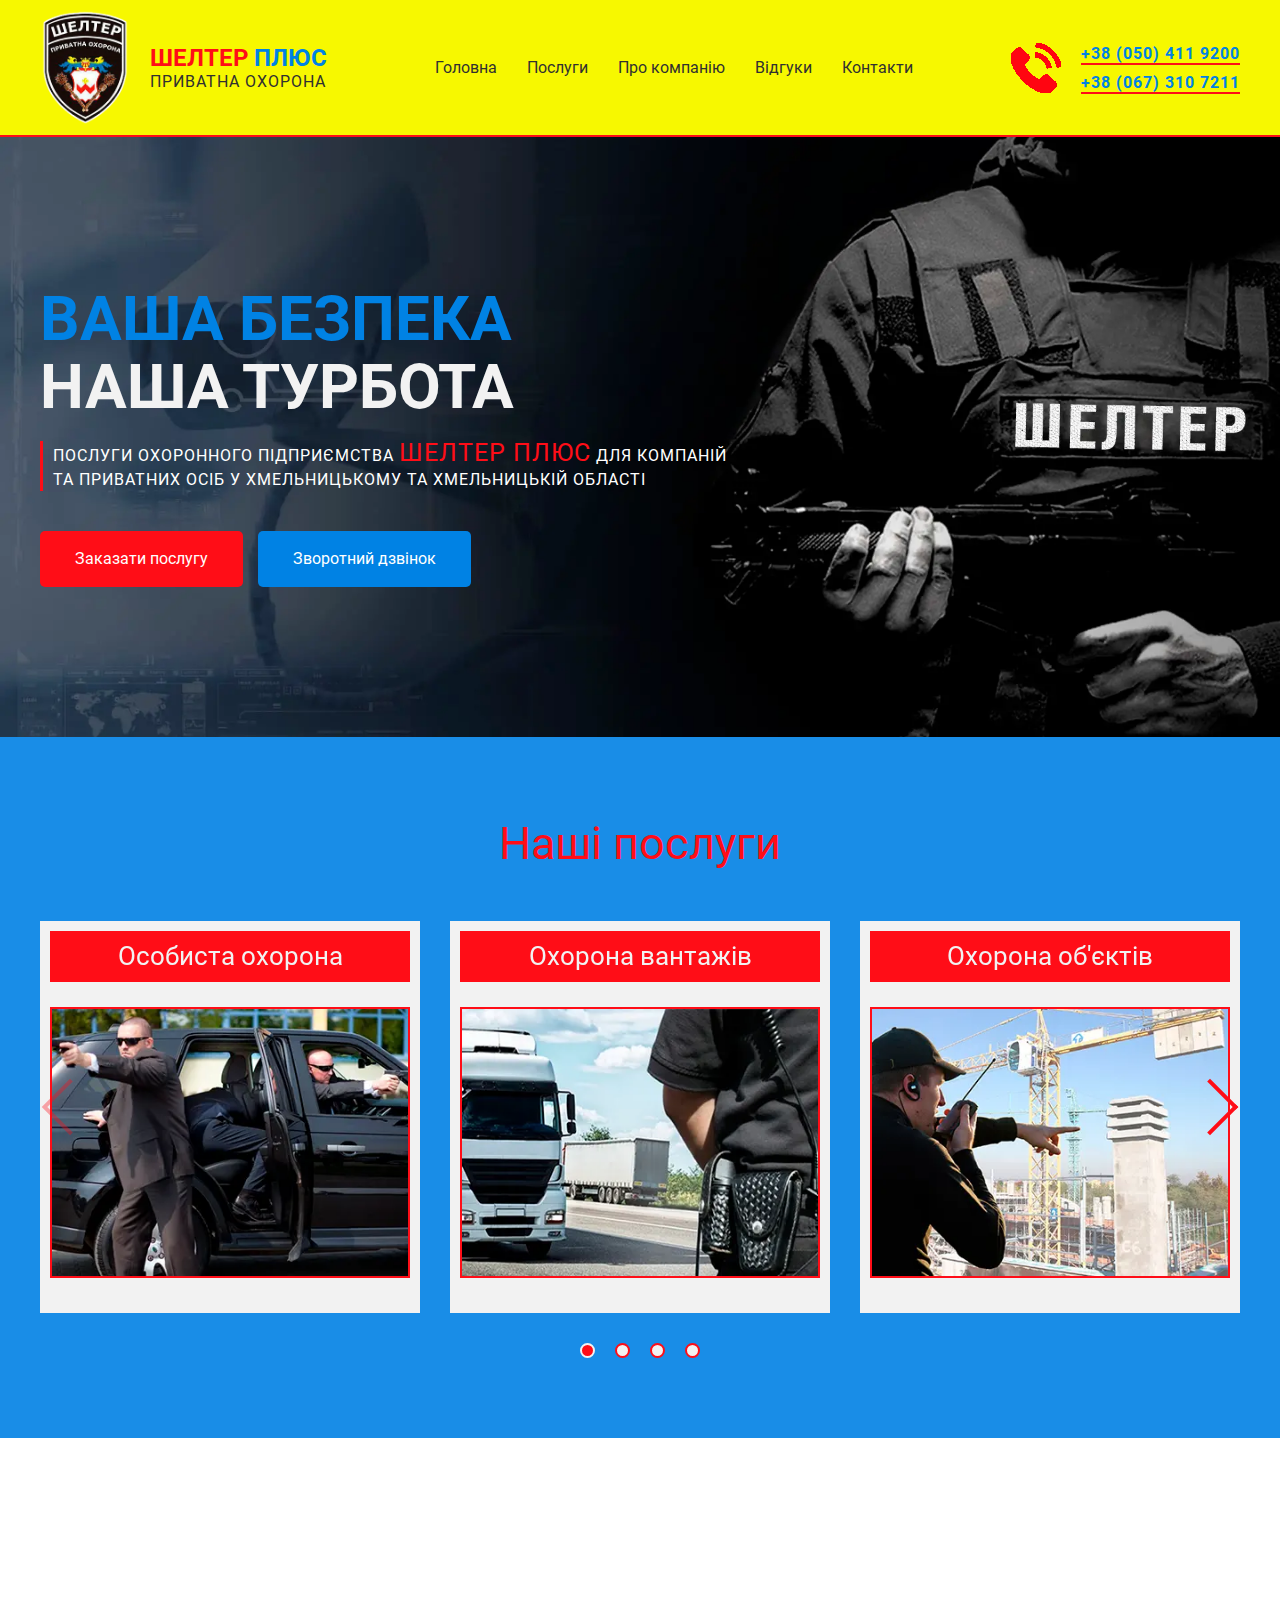
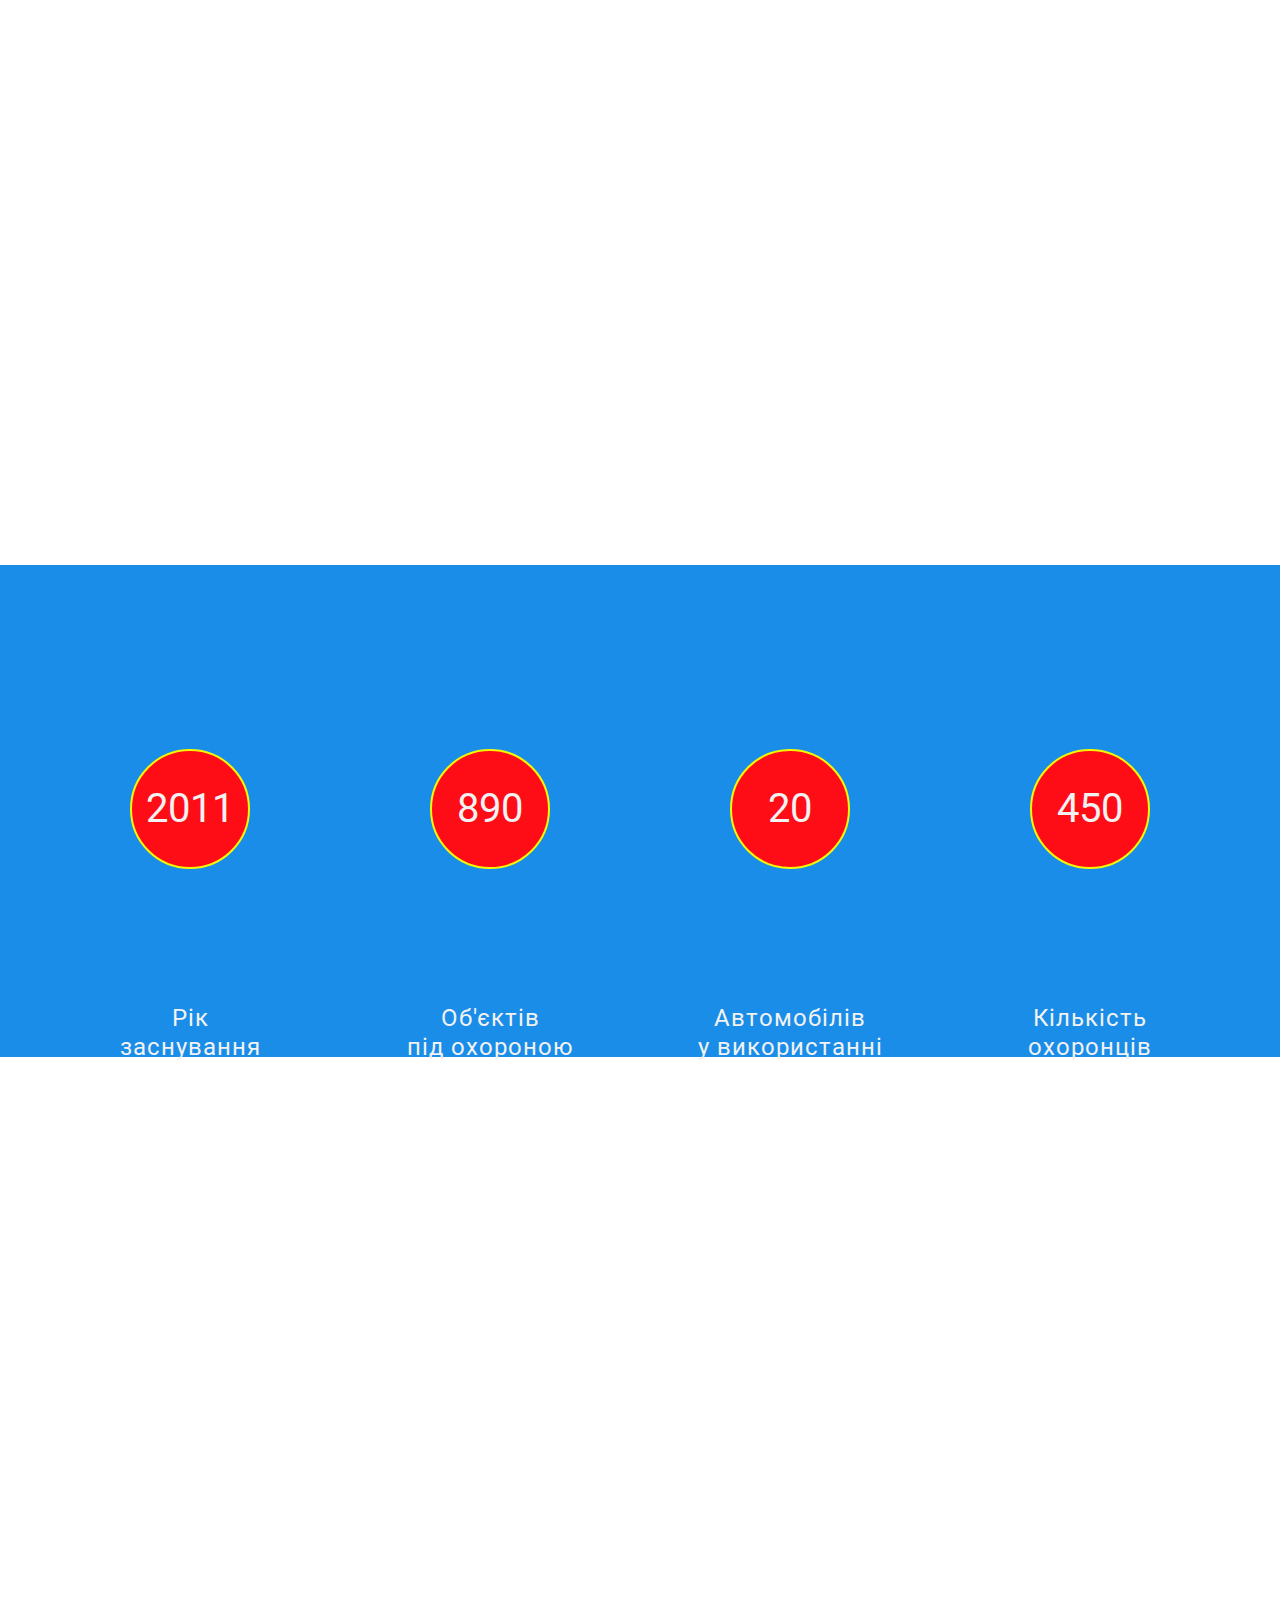
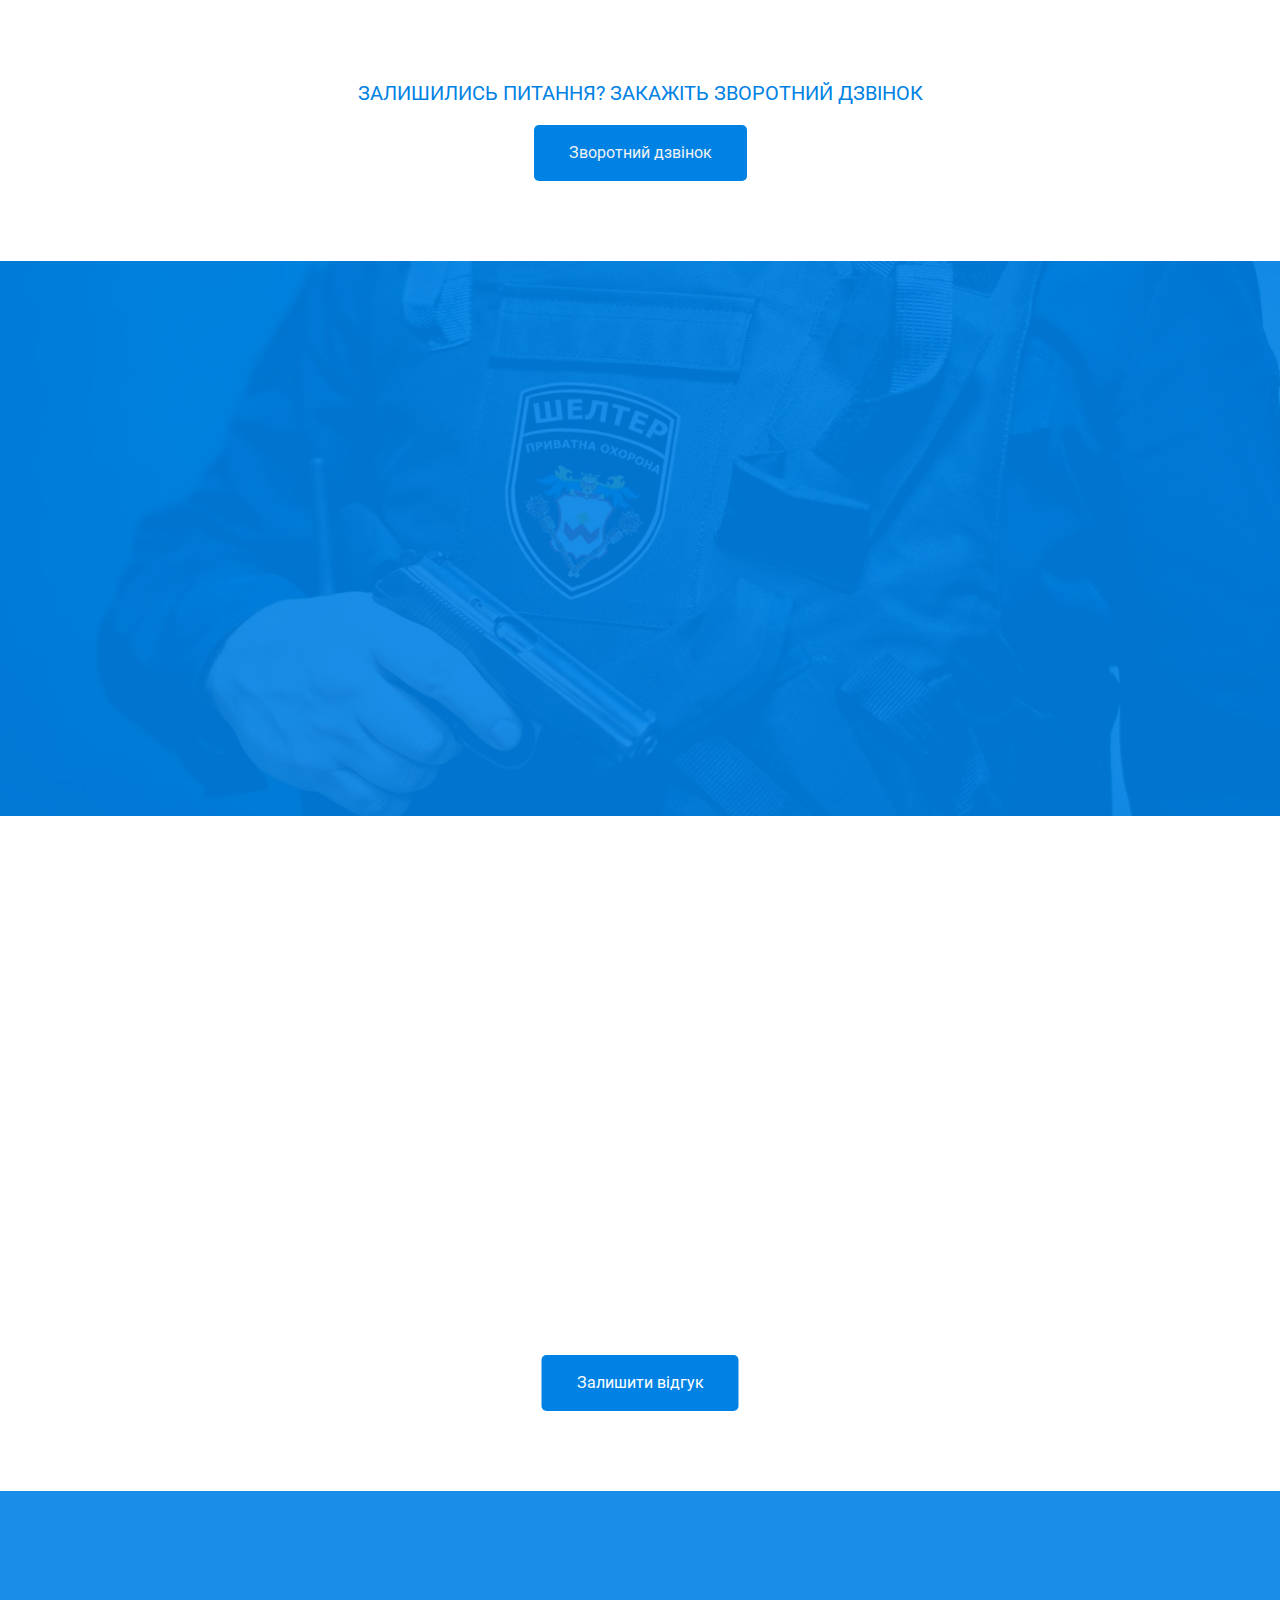
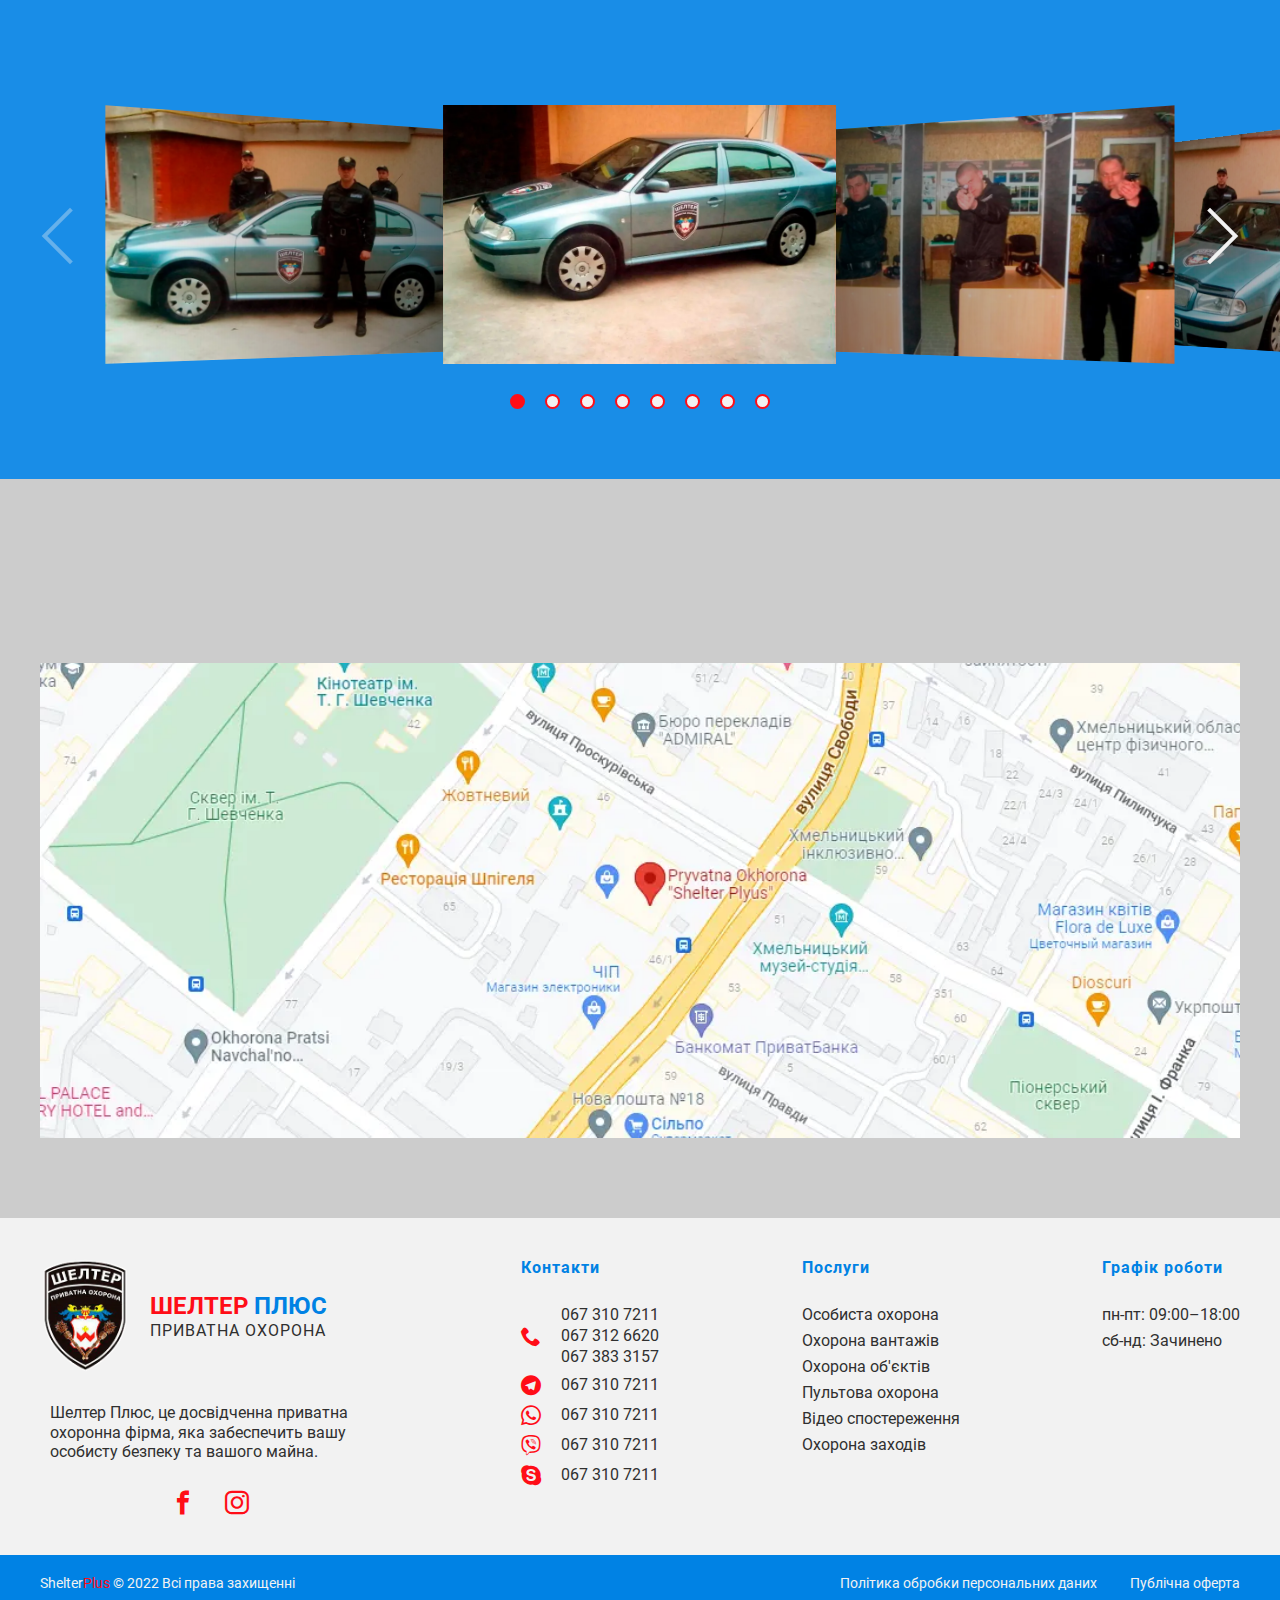
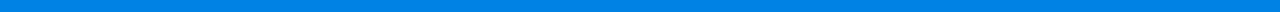
==== commit 7571c7bc: "shelter v5" ====
--- a/index.html
+++ b/index.html
@@ -6,7 +6,7 @@
 	<meta charset="UTF-8">
 	<meta name="format-detection" content="telephone=no">
 	<!-- <style>body{opacity: 0;}</style> -->
-	<link rel="stylesheet" href="css/style.min.css?_v=20220719101552">
+	<link rel="stylesheet" href="css/style.min.css?_v=20220719132411">
 	<link rel="shortcut icon" href="favicon.ico">
 	<!-- <meta name="robots" content="noindex, nofollow"> -->
 	<meta name="viewport" content="width=device-width, initial-scale=1.0">
@@ -21,7 +21,7 @@
 					<div class="header__logo">
 						<a href="index.html">
 							<div class="header__logo-image">
-								<picture><source srcset="img/header/header_logo-2.webp" type="image/webp"><img src="img/header/header_logo-2.png" alt="Shelter"></picture>
+								<picture><source srcset="img/header/emblem3.webp" type="image/webp"><img src="img/header/emblem3.png" alt="Shelter"></picture>
 							</div>
 							<div class="header__logo-text">Шелтер <span>Плюс</span>
 								<div class="header__logo-subtext">Приватна Охорона</div>
@@ -42,7 +42,7 @@
 					</div>
 					<div class="header__phone">
 						<div class="header__phone-icon">
-							<picture><source srcset="img/header/phone_icon_2.webp" type="image/webp"><img src="img/header/phone_icon_2.png" alt="Phone"></picture>
+							<picture><source srcset="img/header/phone_icon_red.webp" type="image/webp"><img src="img/header/phone_icon_red.png" alt="Phone"></picture>
 						</div>
 						<div class="header__phone-wrap">
 							<a href="tel:0504119200" class="header__phone-number">+38 (050) 411 9200</a>
@@ -534,7 +534,7 @@
 						<div class="footer__logo">
 							<a href="">
 								<div class="footer__logo-image">
-									<picture><source srcset="img/footer/footer_logo-2.webp" type="image/webp"><img src="img/footer/footer_logo-2.png" alt="Shelter"></picture>
+									<picture><source srcset="img/footer/emblem3.webp" type="image/webp"><img src="img/footer/emblem3.png" alt="Shelter"></picture>
 								</div>
 								<div class="footer__logo-text">Шелтер <span>Плюс</span>
 									<div class="footer__logo-subtext">Приватна Охорона</div>
@@ -745,8 +745,8 @@
 			</div>
 		</div>
 	</div>
-	<script src="https://unpkg.com/swiper@8/swiper-bundle.min.js?_v=20220719101552"></script>
-	<script src="js/app.min.js?_v=20220719101552"></script>
+	<script src="https://unpkg.com/swiper@8/swiper-bundle.min.js?_v=20220719132411"></script>
+	<script src="js/app.min.js?_v=20220719132411"></script>
 </body>
 
 </html>--- a/css/style.min.css
+++ b/css/style.min.css
@@ -1 +1 @@
-@charset "UTF-8";@font-face{font-family:icons;font-display:swap;src:url(../fonts/icons.woff2) format("woff2"),url(../fonts/icons.woff) format("woff");font-weight:400;font-style:normal}@font-face{font-family:Roboto;font-display:swap;src:url(../fonts/Roboto-Black.woff2) format("woff2"),url(../fonts/Roboto-Black.woff) format("woff");font-weight:900;font-style:normal}@font-face{font-family:Roboto;font-display:swap;src:url(../fonts/Roboto-Bold.woff2) format("woff2"),url(../fonts/Roboto-Bold.woff) format("woff");font-weight:700;font-style:normal}@font-face{font-family:Roboto;font-display:swap;src:url(../fonts/Roboto-Italic.woff2) format("woff2"),url(../fonts/Roboto-Italic.woff) format("woff");font-weight:400;font-style:normal}@font-face{font-family:Roboto;font-display:swap;src:url(../fonts/Roboto-Medium.woff2) format("woff2"),url(../fonts/Roboto-Medium.woff) format("woff");font-weight:500;font-style:normal}@font-face{font-family:Roboto;font-display:swap;src:url(../fonts/Roboto-Regular.woff2) format("woff2"),url(../fonts/Roboto-Regular.woff) format("woff");font-weight:400;font-style:normal}[class*=_icon-]:before{font-family:icons;font-style:normal;font-weight:400;font-variant:normal;text-transform:none;line-height:1;-webkit-font-smoothing:antialiased;-moz-osx-font-smoothing:grayscale}[class*=_icon-]:before{display:block}._icon-viber:before{content:"\e900"}._icon-coin-dollar:before{content:"\e93b"}._icon-phone:before{content:"\e942"}._icon-location:before{content:"\e948"}._icon-user-check:before{content:"\e975"}._icon-user-tie:before{content:"\e976"}._icon-cog:before{content:"\e994"}._icon-rocket:before{content:"\e9a5"}._icon-star-full:before{content:"\e9d9"}._icon-mail:before{content:"\ea84"}._icon-facebook:before{content:"\ea90"}._icon-instagram:before{content:"\ea92"}._icon-whatsapp:before{content:"\ea93"}._icon-telegram:before{content:"\ea95"}._icon-skype:before{content:"\eac5"}*{padding:0;margin:0;border:0}*,:after,:before{-webkit-box-sizing:border-box;box-sizing:border-box}body,html{height:100%;min-width:320px}body{color:#303030;line-height:1;font-family:Roboto;font-size:1rem;-ms-text-size-adjust:100%;-moz-text-size-adjust:100%;-webkit-text-size-adjust:100%;-webkit-font-smoothing:antialiased;-moz-osx-font-smoothing:grayscale}button,input,textarea{font-family:Roboto;font-size:inherit}button{cursor:pointer;color:inherit;background-color:inherit}a{color:inherit}a:link,a:visited{text-decoration:none}a:hover{text-decoration:none}ul li{list-style:none}img{vertical-align:top}h1,h2,h3,h4,h5,h6{font-weight:inherit;font-size:inherit}.lock body{overflow:hidden;-ms-touch-action:none;touch-action:none}.wrapper{min-height:100%;display:-webkit-box;display:-ms-flexbox;display:flex;-webkit-box-orient:vertical;-webkit-box-direction:normal;-ms-flex-direction:column;flex-direction:column;overflow:hidden}.wrapper>main{-webkit-box-flex:1;-ms-flex:1 1 auto;flex:1 1 auto}.wrapper>*{min-width:0}[class*=__container]{max-width:75rem;-webkit-box-sizing:content-box;box-sizing:content-box;margin:0 auto;padding:0 .9375rem}.select{position:relative}.select__body{position:relative}.select__title{color:inherit;text-align:left;border:1px solid #d9d9d9;background-color:#fff;cursor:pointer;width:100%;border-radius:4px}.select__value{display:-webkit-box;display:-ms-flexbox;display:flex;-webkit-box-align:center;-ms-flex-align:center;align-items:center;height:1.875rem;padding:0 .9375rem;gap:.625rem}.select__value>*{-webkit-box-flex:1;-ms-flex:1 1 auto;flex:1 1 auto}.select__value:after{content:"";-ms-flex-item-align:stretch;-ms-grid-row-align:stretch;align-self:stretch;-webkit-box-flex:0;-ms-flex:0 0 10px;flex:0 0 10px;-webkit-transition:all .3s ease 0s;-o-transition:all .3s ease 0s;transition:all .3s ease 0s;display:-webkit-box;display:-ms-flexbox;display:flex;-webkit-box-pack:center;-ms-flex-pack:center;justify-content:center;-webkit-box-align:center;-ms-flex-align:center;align-items:center}._select-open .select__value:after{-webkit-transform:rotate(-180deg);-ms-transform:rotate(-180deg);transform:rotate(-180deg)}.select__value._select-pseudo-label::before{content:attr(data-pseudo-label);opacity:.5}.select__text{-webkit-box-flex:1;-ms-flex:1 1 auto;flex:1 1 auto}.select__input{width:100%;background-color:transparent;height:100%}.select__options{color:#000;position:absolute;top:29px;border-radius:0 0 4px 4px;min-width:100%;left:0;background-color:#fff;border-top:0;border:1px solid #d9d9d9;border-top:0;padding:10px 0 5px 0}.select__scroll{overflow-y:auto;overflow-x:hidden;max-height:200px}.select__option{width:100%;text-align:left;cursor:pointer;padding:5px 15px;color:inherit}.select__option._select-selected{background-color:#eee}.select__row{display:-webkit-inline-box;display:-ms-inline-flexbox;display:inline-flex;-webkit-box-align:center;-ms-flex-align:center;align-items:center}.select._select-open{z-index:5}._select-tag{cursor:pointer}[class*=-ibg]{position:relative}[class*=-ibg] img{position:absolute;width:100%;height:100%;top:0;left:0;-o-object-fit:cover;object-fit:cover}[class*=-ibg_contain] img{-o-object-fit:contain;object-fit:contain}.popup__close{outline:0}.title-h2{font-weight:400;font-size:45px;line-height:120%;text-align:center;color:#d75e02;padding-top:80px;margin-bottom:50px;-webkit-transform:translate(0,80%);-ms-transform:translate(0,80%);transform:translate(0,80%);opacity:0;-webkit-transition:all .8s ease 0s;-o-transition:all .8s ease 0s;transition:all .8s ease 0s}.title-h2._active{-webkit-transform:translate(0,0);-ms-transform:translate(0,0);transform:translate(0,0);opacity:1}.title-h2-services{font-weight:400;font-size:45px;line-height:120%;text-align:center;margin-bottom:25px;-webkit-transform:translate(0,80%);-ms-transform:translate(0,80%);transform:translate(0,80%);opacity:0;-webkit-transition:all .8s ease 0s;-o-transition:all .8s ease 0s;transition:all .8s ease 0s}.title-h2-services._active{-webkit-transform:translate(0,0);-ms-transform:translate(0,0);transform:translate(0,0);opacity:1}._image-services{-webkit-transform:scale(0);-ms-transform:scale(0);transform:scale(0);-webkit-transition:all .8s ease 0s;-o-transition:all .8s ease 0s;transition:all .8s ease 0s}._image-services._active{-webkit-transform:scale(1);-ms-transform:scale(1);transform:scale(1)}.title-h2-services-org{color:#d75e02}.title-h2-services-bluer{color:#48487f}.button-services{color:#fff;padding:20px 35px;border-radius:5px;text-align:center;margin:20px auto 0 auto}._btn-org{background:#d75e02}._btn-org:hover{background:#de8d4f}._btn-bluer{background:#48487f}._btn-bluer:hover{background:#6454af}.title-h3{font-weight:400;font-size:26px;line-height:120%;text-align:center;color:#f2f2f2;margin-bottom:25px;padding:10px 5px}.header{position:fixed;width:100%;background:#f2f2f2;z-index:10;border-bottom:2px solid #d75e02}.header__body{display:-webkit-box;display:-ms-flexbox;display:flex;-webkit-box-pack:justify;-ms-flex-pack:justify;justify-content:space-between;-webkit-box-align:center;-ms-flex-align:center;align-items:center;padding:20px 0}.header__logo a{display:-webkit-box;display:-ms-flexbox;display:flex;-webkit-box-align:center;-ms-flex-align:center;align-items:center}.header__logo-image{margin-right:10px}.header__logo-text{font-weight:700;font-size:24px;line-height:28px;color:#d75e02;white-space:nowrap;text-transform:uppercase}.header__logo-text span{color:#48487f}.header__logo-subtext{font-weight:400;font-size:16px;line-height:19px;letter-spacing:1px;color:#303030}.header__phone{display:-webkit-box;display:-ms-flexbox;display:flex;-webkit-box-align:center;-ms-flex-align:center;align-items:center}.header__phone-wrap{display:-webkit-box;display:-ms-flexbox;display:flex;-webkit-box-orient:vertical;-webkit-box-direction:normal;-ms-flex-direction:column;flex-direction:column}.header__phone-wrap a:last-child{padding:10px 0 0 0}.header__phone-icon{margin:0 10px}.header__phone-number{font-weight:700;font-size:16px;line-height:19px;letter-spacing:1px;color:#48487f;-webkit-text-decoration-line:underline!important;text-decoration-line:underline!important;text-underline-offset:4px!important;text-decoration-thickness:2px!important;-webkit-text-decoration-color:#d75e02!important;text-decoration-color:#d75e02!important;white-space:nowrap}.menu__list{display:-webkit-box;display:-ms-flexbox;display:flex;-ms-flex-wrap:wrap;flex-wrap:wrap}.menu__item{margin:3px 0 3px 30px}.menu__link{font-weight:400;font-size:16px;line-height:19px;color:#303030}.menu__link:hover{-webkit-text-decoration-line:underline;text-decoration-line:underline;text-underline-offset:3px;text-decoration-thickness:2px;-webkit-text-decoration-color:#d75e02;text-decoration-color:#d75e02}.icon-menu{display:none}.main{margin-top:90px;background:rgba(72,72,127,.3)}.main img{z-index:-1}.main__body{padding-bottom:150px}.main__title{font-weight:700;font-size:62px;line-height:110%;color:#d75e02;padding-top:150px;margin-bottom:20px;text-transform:uppercase;-webkit-transform:translate(0,80%);-ms-transform:translate(0,80%);transform:translate(0,80%);opacity:0;-webkit-transition:all .8s ease 0s;-o-transition:all .8s ease 0s;transition:all .8s ease 0s}.main__title._active{-webkit-transform:translate(0,0);-ms-transform:translate(0,0);transform:translate(0,0);opacity:1}.main__title span{color:#f2f2f2}.main__subtitle{font-weight:400;font-size:16px;line-height:145%;letter-spacing:1px;color:#fff;max-width:700px;margin-bottom:40px;padding-left:10px;text-transform:uppercase;border-left:3px solid #d75e02;-webkit-transform:translate(0,120%);-ms-transform:translate(0,120%);transform:translate(0,120%);opacity:0;-webkit-transition:all .8s ease 0s;-o-transition:all .8s ease 0s;transition:all .8s ease 0s}.main__subtitle._active{-webkit-transform:translate(0,0);-ms-transform:translate(0,0);transform:translate(0,0);opacity:1;-webkit-transition:all .8s ease 0,4s;-o-transition:all .8s ease 0,4s;transition:all .8s ease 0,4s}.main__subtitle span{font-size:25px;color:#d75e02}.main__buttons{display:-webkit-box;display:-ms-flexbox;display:flex;text-align:center;color:#fff}.main__button-servce{background:#d75e02;-webkit-transition:background .3s ease 0s;-o-transition:background .3s ease 0s;transition:background .3s ease 0s}.main__button-call{background:#48487f;-webkit-transition:background .3s ease 0s;-o-transition:background .3s ease 0s;transition:background .3s ease 0s}.main__button-servce:hover{background:#de8d4f}.main__button-call:hover{background:#6454af}.main__button-call,.main__button-servce{padding:20px 35px;margin-right:15px;border-radius:5px}.services{background:#48487f;position:relative}.services__body{padding-bottom:80px}.services__slide{height:100%}.services__column{height:100%}.services__column-button-wrap{text-align:center}.services__column-button{color:#f2f2f2;background:#d75e02;padding:10px 20px;display:-webkit-inline-box;display:-ms-inline-flexbox;display:inline-flex;-webkit-box-pack:center;-ms-flex-pack:center;justify-content:center;-webkit-box-align:center;-ms-flex-align:center;align-items:center;border-radius:5px}.services__inner{position:relative;height:100%;display:-webkit-box;display:-ms-flexbox;display:flex;-webkit-box-orient:vertical;-webkit-box-direction:normal;-ms-flex-direction:column;flex-direction:column}.services__pagination{display:-webkit-box;display:-ms-flexbox;display:flex;-webkit-box-pack:center;-ms-flex-pack:center;justify-content:center;-webkit-column-gap:20px;-moz-column-gap:20px;column-gap:20px}.services__pagination .swiper-pagination-bullet{position:relative;height:15px;width:15px;border-radius:50%;background:#f2f2f2;margin-top:30px;border:2px solid #d75e02;cursor:pointer}.services__pagination .swiper-pagination-bullet-active{background:#d75e02;border:2px solid #f2f2f2;cursor:auto;pointer-events:none}@supports (left:clamp(2.5rem ,-13.474025974rem + 20.7792207792vw ,12.5rem)){.services__button-prev{left:clamp(2.5rem ,-13.474025974rem + 20.7792207792vw ,12.5rem)}}@supports not (left:clamp(2.5rem ,-13.474025974rem + 20.7792207792vw ,12.5rem)){.services__button-prev{left:calc(2.5rem + 10 * (100vw - 76.875rem)/ 48.125)}}.services__button-prev.swiper-button-disabled{opacity:.35;cursor:auto;pointer-events:none}@supports (right:clamp(2.5rem ,-13.474025974rem + 20.7792207792vw ,12.5rem)){.services__button-next{right:clamp(2.5rem ,-13.474025974rem + 20.7792207792vw ,12.5rem)}}@supports not (right:clamp(2.5rem ,-13.474025974rem + 20.7792207792vw ,12.5rem)){.services__button-next{right:calc(2.5rem + 10 * (100vw - 76.875rem)/ 48.125)}}.services__button-next.swiper-button-disabled{opacity:.35;cursor:auto;pointer-events:none}.services__button-next,.services__button-prev{position:absolute;top:50%;width:40px;height:40px;border-top:4px solid #d75e02;border-right:4px solid #d75e02;display:inline-block;background:0 0}.services__button-prev{-webkit-transform:rotate(-135deg);-ms-transform:rotate(-135deg);transform:rotate(-135deg)}.services__button-next{-webkit-transform:rotate(45deg);-ms-transform:rotate(45deg);transform:rotate(45deg)}.inner-service{background:#f2f2f2;padding:10px 10px}.inner-service__title{background:#d75e02}.inner-service__image{border:2px solid #d75e02;margin-bottom:25px}.inner-service__image img{max-width:100%}.inner-service__text{-webkit-box-flex:1;-ms-flex:1 1 auto;flex:1 1 auto;font-weight:400;font-size:16px;line-height:120%;color:#303030}.inner-service__text span{font-weight:600;color:#d75e02;text-transform:uppercase}.about__body{padding-bottom:100px}.about__content{display:-webkit-box;display:-ms-flexbox;display:flex;-webkit-box-pack:justify;-ms-flex-pack:justify;justify-content:space-between}.about__text{-webkit-box-flex:0;-ms-flex:0 1 50%;flex:0 1 50%;font-weight:400px;font-size:16px;line-height:120%;color:#303030;padding-right:40px}.about__text-item{overflow:hidden}.about__text p{margin-bottom:20px}.about__text p span{font-weight:600;color:#d75e02;text-transform:uppercase}.about ._anim-show{-webkit-transform:translate(0,140%);-ms-transform:translate(0,140%);transform:translate(0,140%);opasity:0;-webkit-transition:all .8s ease 0s;-o-transition:all .8s ease 0s;transition:all .8s ease 0s}.about ._active ._anim-show,.about ._anim-show._active{-webkit-transform:translate(0,0);-ms-transform:translate(0,0);transform:translate(0,0);opasity:1}.about__image{-webkit-box-flex:0;-ms-flex:0 1 50%;flex:0 1 50%;-webkit-transform:scale(0);-ms-transform:scale(0);transform:scale(0);-webkit-transition:all .8s ease 0s;-o-transition:all .8s ease 0s;transition:all .8s ease 0s}.about__image._active{-webkit-transform:scale(1);-ms-transform:scale(1);transform:scale(1)}.about__image img{-o-object-fit:cover;object-fit:cover;border:2px solid #d75e02;width:100%;min-height:100%}.progress{background:#48487f}.progress__row{display:-webkit-box;display:-ms-flexbox;display:flex;-ms-flex-pack:distribute;justify-content:space-around;padding-bottom:100px}.progress__wrap-counter{text-align:center;-webkit-box-flex:0;-ms-flex:0 1 25%;flex:0 1 25%}.progress__counter-text{text-align:center;-webkit-transform:translate(0,120%);-ms-transform:translate(0,120%);transform:translate(0,120%);-webkit-transition:all .8s ease 0s;-o-transition:all .8s ease 0s;transition:all .8s ease 0s}.progress__counter-text._active{-webkit-transform:translate(0,0);-ms-transform:translate(0,0);transform:translate(0,0)}.progress__wrap-counter span{font-weight:400;font-size:24px;line-height:120%;letter-spacing:1px;color:#f2f2f2;display:inline-block;padding-top:30px}.progress__counter{font-weight:400;font-size:40px;height:120px;width:120px;color:#f2f2f2;background:#d75e02;border:2px solid #e39458;border-radius:50%;padding-top:38px;margin:0 auto;text-align:center}.question__body{padding-bottom:80px}.spollers{display:-ms-grid;display:grid;gap:15px;margin-bottom:50px}.spollers._active .spollers__item:nth-child(1){-webkit-transition:all .8s ease 0s;-o-transition:all .8s ease 0s;transition:all .8s ease 0s}.spollers._active .spollers__item:nth-child(2){-webkit-transition:all .8s ease .4s;-o-transition:all .8s ease .4s;transition:all .8s ease .4s}.spollers._active .spollers__item:nth-child(3){-webkit-transition:all .8s ease .6s;-o-transition:all .8s ease .6s;transition:all .8s ease .6s}.spollers._active .spollers__item:nth-child(4){-webkit-transition:all .8s ease .8s;-o-transition:all .8s ease .8s;transition:all .8s ease .8s}.spollers._active .spollers__item:nth-child(5){-webkit-transition:all .8s ease 1s;-o-transition:all .8s ease 1s;transition:all .8s ease 1s}.spollers._active .spollers__item{-webkit-transform:translate(0,0);-ms-transform:translate(0,0);transform:translate(0,0)}.spollers__item{font-size:1.25rem;-webkit-transform:translate(-130%,0);-ms-transform:translate(-130%,0);transform:translate(-130%,0);-webkit-transition:all .3s ease 0s;-o-transition:all .3s ease 0s;transition:all .3s ease 0s}.spollers__title{width:100%;cursor:default;text-align:left;color:#f2f2f2;border:1px solid #eee;padding:1.25rem .9375rem;border-radius:.3125rem;position:relative;background:#d75e02}._spoller-init .spollers__title{cursor:pointer}._spoller-init .spollers__title::after,._spoller-init .spollers__title::before{content:"";position:absolute;right:10px;top:50%;background:#f2f2f2;height:2px;width:15px;-webkit-transition:-webkit-transform .5s ease 0s;transition:-webkit-transform .5s ease 0s;-o-transition:transform .5s ease 0s;transition:transform .5s ease 0s;transition:transform .5s ease 0s,-webkit-transform .5s ease 0s}._spoller-init .spollers__title::before{-webkit-transform:translate(-75%,-50%) rotate(40deg);-ms-transform:translate(-75%,-50%) rotate(40deg);transform:translate(-75%,-50%) rotate(40deg)}._spoller-init .spollers__title::after{-webkit-transform:translate(0,-50%) rotate(-40deg);-ms-transform:translate(0,-50%) rotate(-40deg);transform:translate(0,-50%) rotate(-40deg)}._spoller-init .spollers__title._spoller-active::before{-webkit-transform:translateX(-75%) rotate(-40deg);-ms-transform:translateX(-75%) rotate(-40deg);transform:translateX(-75%) rotate(-40deg);background:#f2f2f2}._spoller-init .spollers__title._spoller-active::after{-webkit-transform:rotate(40deg);-ms-transform:rotate(40deg);transform:rotate(40deg);background:#f2f2f2}.spollers__body{padding:1.25rem;border-radius:.3125rem;border:1px solid #eee}.question__content-bottom{display:-webkit-box;display:-ms-flexbox;display:flex;-webkit-box-orient:vertical;-webkit-box-direction:normal;-ms-flex-direction:column;flex-direction:column;-webkit-box-align:center;-ms-flex-align:center;align-items:center}.question__title-bottom{font-weight:400;font-size:20px;line-height:120%;color:#48487f;text-transform:uppercase;margin-bottom:20px}.question__button-call{background:#48487f;-webkit-transition:background .3s ease 0s;-o-transition:background .3s ease 0s;transition:background .3s ease 0s;padding:20px 35px;border-radius:5px;color:#f2f2f2}.question__button-call:hover{background:#6454af}.choosse{background:rgba(72,72,127,.9)}.choosse img{z-index:-1}.choosse__title{margin-bottom:0}.choosse__subtitle{font-weight:400;font-size:45px;line-height:120%;text-align:center;color:#d75e02;text-transform:uppercase;margin-bottom:80px;-webkit-transform:translate(0,80%);-ms-transform:translate(0,80%);transform:translate(0,80%);opacity:0;-webkit-transition:all .8s ease 0s;-o-transition:all .8s ease 0s;transition:all .8s ease 0s}.choosse__subtitle._active{-webkit-transform:translate(0,0);-ms-transform:translate(0,0);transform:translate(0,0);opacity:1;-webkit-transition:all .8s ease .4s;-o-transition:all .8s ease .4s;transition:all .8s ease .4s}.choosse__columns{display:-webkit-box;display:-ms-flexbox;display:flex;-ms-flex-wrap:wrap;flex-wrap:wrap;margin:0 -30px}.choosse__column{-webkit-box-flex:0;-ms-flex:0 1 33.333%;flex:0 1 33.333%;padding:0 30px;margin-bottom:80px}.choosse__inner{display:-webkit-box;display:-ms-flexbox;display:flex;-webkit-box-align:center;-ms-flex-align:center;align-items:center;-webkit-transform:scale(0);-ms-transform:scale(0);transform:scale(0);-webkit-transition:all .8s ease 0s;-o-transition:all .8s ease 0s;transition:all .8s ease 0s}.choosse__inner._active{-webkit-transform:scale(1);-ms-transform:scale(1);transform:scale(1)}.choosse__image{font-size:55px;color:#d75e02;margin-right:20px}.choosse__text{font-weight:400;font-size:20px;line-height:120%;color:#f2f2f2}.reviews__body{padding-bottom:80px}.reviews__slider{position:relative;-webkit-transform:scale(0);-ms-transform:scale(0);transform:scale(0);-webkit-transition:all .8s ease 0s;-o-transition:all .8s ease 0s;transition:all .8s ease 0s}.reviews__slider._active{-webkit-transform:scale(1);-ms-transform:scale(1);transform:scale(1)}.reviews__slide{padding:0 150px;background:#d75e02;opacity:.9;border-radius:20px}.reviews__slide-inner{display:-webkit-box;display:-ms-flexbox;display:flex;-webkit-box-align:center;-ms-flex-align:center;align-items:center;padding:40px}.reviews__image{margin-right:40px}.reviews__image img{max-width:200px;border-radius:10%;border:4px solid #48487f}.reviews__slide-name{font-weight:400;font-size:18px;line-height:120%;color:#48487f;text-transform:uppercase}.reviews__slide-profetion{font-weight:400;font-size:16px;line-height:120%;color:#d6d6d6;margin-bottom:20px}.reviews__slide-text{font-weight:400;font-size:18px;line-height:120%;color:#f2f2f2;margin-bottom:15px}.reviews__slide-date{font-weight:400;font-size:16px;line-height:120%;color:#303030}.reviews__pagination{display:-webkit-box;display:-ms-flexbox;display:flex;-webkit-box-pack:center;-ms-flex-pack:center;justify-content:center;-webkit-column-gap:20px;-moz-column-gap:20px;column-gap:20px}.reviews__pagination .swiper-pagination-bullet{position:relative;height:15px;width:15px;border-radius:50%;background:#f2f2f2;margin-top:30px;border:2px solid #48487f;cursor:pointer}.reviews__pagination .swiper-pagination-bullet-active{background:#48487f;cursor:auto;pointer-events:none}.reviews__button-prev{-webkit-transform:rotate(-135deg);-ms-transform:rotate(-135deg);transform:rotate(-135deg)}@supports (left:clamp(0.625rem ,-2.3554225555rem + 4.807230074vw ,1.25rem)){.reviews__button-prev{left:clamp(.625rem ,-2.3554225555rem + 4.807230074vw ,1.25rem)}}@supports not (left:clamp(0.625rem ,-2.3554225555rem + 4.807230074vw ,1.25rem)){.reviews__button-prev{left:calc(.625rem + .625 * (100vw - 61.99875rem)/ 13.00125)}}.reviews__button-prev.swiper-button-disabled{opacity:.35;cursor:auto;pointer-events:none}.reviews__button-next{-webkit-transform:rotate(45deg);-ms-transform:rotate(45deg);transform:rotate(45deg)}@supports (right:clamp(0.625rem ,-2.3554225555rem + 4.807230074vw ,1.25rem)){.reviews__button-next{right:clamp(.625rem ,-2.3554225555rem + 4.807230074vw ,1.25rem)}}@supports not (right:clamp(0.625rem ,-2.3554225555rem + 4.807230074vw ,1.25rem)){.reviews__button-next{right:calc(.625rem + .625 * (100vw - 61.99875rem)/ 13.00125)}}.reviews__button-next.swiper-button-disabled{opacity:.35;cursor:auto;pointer-events:none}.reviews__button-next,.reviews__button-prev{position:absolute;top:35%;width:40px;height:40px;border-top:4px solid #f2f2f2;border-right:4px solid #f2f2f2;display:inline-block;background:0 0}.reviews__button{display:inline-block;position:relative;left:50%;-webkit-transform:translate(-50%);-ms-transform:translate(-50%);transform:translate(-50%);padding-top:30px}.reviews__button-message{background:#48487f;-webkit-transition:background .3s ease 0s;-o-transition:background .3s ease 0s;transition:background .3s ease 0s;padding:20px 35px;border-radius:5px;color:#fff}.reviews__button-message:hover{background:#6454af}.gallery{background:#48487f}.gallery__slider{position:relative;padding:30px 20px 70px 20px!important}.gallery__image{text-align:center}.gallery__image img{max-width:100%}.gallery__button-prev{-webkit-transform:rotate(-135deg);-ms-transform:rotate(-135deg);transform:rotate(-135deg)}@supports (left:clamp(0.625rem ,-11.2966902221rem + 19.2289202961vw ,3.125rem)){.gallery__button-prev{left:clamp(.625rem ,-11.2966902221rem + 19.2289202961vw ,3.125rem)}}@supports not (left:clamp(0.625rem ,-11.2966902221rem + 19.2289202961vw ,3.125rem)){.gallery__button-prev{left:calc(.625rem + 2.5 * (100vw - 61.99875rem)/ 13.00125)}}.gallery__button-prev.swiper-button-disabled{opacity:.35;cursor:auto;pointer-events:none}.gallery__button-next{-webkit-transform:rotate(45deg);-ms-transform:rotate(45deg);transform:rotate(45deg)}@supports (right:clamp(0.625rem ,-11.2966902221rem + 19.2289202961vw ,3.125rem)){.gallery__button-next{right:clamp(.625rem ,-11.2966902221rem + 19.2289202961vw ,3.125rem)}}@supports not (right:clamp(0.625rem ,-11.2966902221rem + 19.2289202961vw ,3.125rem)){.gallery__button-next{right:calc(.625rem + 2.5 * (100vw - 61.99875rem)/ 13.00125)}}.gallery__button-next.swiper-button-disabled{opacity:.35;cursor:auto;pointer-events:none}.gallery__button-next,.gallery__button-prev{position:absolute;top:35%;width:40px;height:40px;border-top:4px solid #f2f2f2;border-right:4px solid #f2f2f2;display:inline-block;background:0 0;z-index:5}.gallery-pagination{display:-webkit-box;display:-ms-flexbox;display:flex;-webkit-box-pack:center;-ms-flex-pack:center;justify-content:center;-webkit-column-gap:20px;-moz-column-gap:20px;column-gap:20px}.gallery-pagination .swiper-pagination-bullet{position:relative;height:15px;width:15px;border-radius:50%;background:#f2f2f2;margin-top:30px;border:2px solid #d75e02;cursor:pointer}.gallery-pagination .swiper-pagination-bullet-active{background:#d75e02;cursor:auto;pointer-events:none}.swiper-3d,.swiper-3d.swiper-css-mode .swiper-wrapper{-webkit-perspective:1200px;perspective:1200px}.swiper-3d .swiper-cube-shadow,.swiper-3d .swiper-slide,.swiper-3d .swiper-slide-shadow,.swiper-3d .swiper-slide-shadow-bottom,.swiper-3d .swiper-slide-shadow-left,.swiper-3d .swiper-slide-shadow-right,.swiper-3d .swiper-slide-shadow-top,.swiper-3d .swiper-wrapper{-webkit-transform-style:preserve-3d;transform-style:preserve-3d}.swiper-3d .swiper-slide-shadow,.swiper-3d .swiper-slide-shadow-bottom,.swiper-3d .swiper-slide-shadow-left,.swiper-3d .swiper-slide-shadow-right,.swiper-3d .swiper-slide-shadow-top{position:absolute;left:0;top:0;width:100%;height:100%;pointer-events:none;z-index:10}.swiper-3d .swiper-slide-shadow{background:rgba(0,0,0,.15)}.swiper-3d .swiper-slide-shadow-left{background-image:-webkit-gradient(linear,right top,left top,from(rgba(0,0,0,.5)),to(rgba(0,0,0,0)));background-image:-o-linear-gradient(right,rgba(0,0,0,.5),rgba(0,0,0,0));background-image:linear-gradient(to left,rgba(0,0,0,.5),rgba(0,0,0,0))}.swiper-3d .swiper-slide-shadow-right{background-image:-webkit-gradient(linear,left top,right top,from(rgba(0,0,0,.5)),to(rgba(0,0,0,0)));background-image:-o-linear-gradient(left,rgba(0,0,0,.5),rgba(0,0,0,0));background-image:linear-gradient(to right,rgba(0,0,0,.5),rgba(0,0,0,0))}.swiper-3d .swiper-slide-shadow-top{background-image:-webkit-gradient(linear,left bottom,left top,from(rgba(0,0,0,.5)),to(rgba(0,0,0,0)));background-image:-o-linear-gradient(bottom,rgba(0,0,0,.5),rgba(0,0,0,0));background-image:linear-gradient(to top,rgba(0,0,0,.5),rgba(0,0,0,0))}.swiper-3d .swiper-slide-shadow-bottom{background-image:-webkit-gradient(linear,left top,left bottom,from(rgba(0,0,0,.5)),to(rgba(0,0,0,0)));background-image:-o-linear-gradient(top,rgba(0,0,0,.5),rgba(0,0,0,0));background-image:linear-gradient(to bottom,rgba(0,0,0,.5),rgba(0,0,0,0))}.map{background:#ccc;padding-bottom:80px}.map__wrap{min-height:475px}.footer{background:#f2f2f2;padding-top:40px}.footer__body{display:-webkit-box;display:-ms-flexbox;display:flex;-webkit-box-pack:justify;-ms-flex-pack:justify;justify-content:space-between;margin:0 -15px;padding-bottom:40px}.footer__info{-webkit-box-flex:0;-ms-flex:0 1 30%;flex:0 1 30%}.footer__logo{margin-bottom:30px}.footer__logo a{display:-webkit-box;display:-ms-flexbox;display:flex;-webkit-box-align:center;-ms-flex-align:center;align-items:center}.footer__logo-image{margin-right:10px}.footer__logo-text{font-weight:700;font-size:24px;line-height:120%;color:#d75e02;white-space:nowrap;text-transform:uppercase}.footer__logo-text span{color:#48487f}.footer__logo-subtext{font-weight:400;font-size:16px;line-height:120%;letter-spacing:1px;color:#303030}.footer__text{font-weight:400;font-size:16px;line-height:120%;color:#303030;padding-left:10px;margin-bottom:30px}.footer__socials{display:-webkit-box;display:-ms-flexbox;display:flex;-webkit-box-pack:center;-ms-flex-pack:center;justify-content:center;-webkit-column-gap:30px;-moz-column-gap:30px;column-gap:30px}.footer__social-facebook{font-size:24px;color:#d75e02}.footer__social-instagram{font-size:24px;color:#d75e02}.footer__contacts-inner>:not(:last-child){margin-bottom:10px}.footer__contacts-icon{margin-right:20px;font-size:20px;color:#d75e02}.footer__servces-list>:not(:last-child){margin-bottom:10px}.footer__schedule-list>:not(:last-child){margin-bottom:10px}.footer__wrap-bottom{background:#48487f;color:#f2f2f2}.footer__body-bottom{display:-webkit-box;display:-ms-flexbox;display:flex;-webkit-box-pack:justify;-ms-flex-pack:justify;justify-content:space-between;padding:20px 0}.footer__copyright{font-weight:400;font-size:14px;line-height:120%}.footer__copyright span{color:#d75e02}.footer__aside{font-weight:400;font-size:14px;line-height:120%}.footer__public{margin-left:30px}.column{padding:0 15px}.heading{font-weight:600;font-size:16px;line-height:120%;letter-spacing:1px;color:#48487f;margin-bottom:30px}.inner__phone,.inner__skype,.inner__telegram,.inner__viber,.inner__whatsapp{display:-webkit-box;display:-ms-flexbox;display:flex;-webkit-box-align:center;-ms-flex-align:center;align-items:center}.phones-footer>:not(:last-child){margin-bottom:5px}.services-more__body{padding-top:91px}.services-more__title{font-weight:600;font-size:60px;line-height:120%;text-align:center;color:#48487f;padding-top:50px;margin-bottom:50px}.personal{background:#48487f;padding:50px 0}.personal__row{display:-webkit-box;display:-ms-flexbox;display:flex;margin:0 -15px}.personal__image{-webkit-box-flex:0;-ms-flex:0 1 40%;flex:0 1 40%;padding-top:50px;padding-left:15px;padding-right:15px}.personal__content{-webkit-box-flex:0;-ms-flex:0 1 60%;flex:0 1 60%;padding:0 15px}.personal__text{font-weight:400;font-size:16px;line-height:120%;color:#f2f2f2}.personal__text>:not(:last-child){margin-bottom:20px}.truck{background:#d75e02;padding:50px 0}.truck__row{display:-webkit-box;display:-ms-flexbox;display:flex;margin:0 -15px}.truck__image{-webkit-box-flex:0;-ms-flex:0 1 40%;flex:0 1 40%;padding-top:50px;padding-left:15px;padding-right:15px}.truck__content{-webkit-box-flex:0;-ms-flex:0 1 60%;flex:0 1 60%;padding:0 15px}.truck__text{font-weight:400;font-size:16px;line-height:120%;color:#f2f2f2}.truck__text>:not(:last-child){margin-bottom:20px}.objects{background:#48487f;padding:50px 0}.objects__row{display:-webkit-box;display:-ms-flexbox;display:flex;margin:0 -15px}.objects__image{-webkit-box-flex:0;-ms-flex:0 1 40%;flex:0 1 40%;padding-top:50px;padding-left:15px;padding-right:15px}.objects__content{-webkit-box-flex:0;-ms-flex:0 1 60%;flex:0 1 60%;padding:0 15px}.objects__text{font-weight:400;font-size:16px;line-height:120%;color:#f2f2f2}.objects__text>:not(:last-child){margin-bottom:20px}.console{background:#d75e02;padding:50px 0}.console__row{display:-webkit-box;display:-ms-flexbox;display:flex;margin:0 -15px}.console__image{-webkit-box-flex:0;-ms-flex:0 1 40%;flex:0 1 40%;padding-top:50px;padding-left:15px;padding-right:15px}.console__content{-webkit-box-flex:0;-ms-flex:0 1 60%;flex:0 1 60%;padding:0 15px}.console__text{font-weight:400;font-size:16px;line-height:120%;color:#f2f2f2}.console__text>:not(:last-child){margin-bottom:20px}.video{background:#48487f;padding:50px 0}.video__row{display:-webkit-box;display:-ms-flexbox;display:flex;margin:0 -15px}.video__image{-webkit-box-flex:0;-ms-flex:0 1 40%;flex:0 1 40%;padding-top:50px;padding-left:15px;padding-right:15px}.video__content{-webkit-box-flex:0;-ms-flex:0 1 60%;flex:0 1 60%;padding:0 15px}.video__text{font-weight:400;font-size:16px;line-height:120%;color:#f2f2f2}.video__text>:not(:last-child){margin-bottom:20px}.events{background:#d75e02;padding:50px 0}.events__row{display:-webkit-box;display:-ms-flexbox;display:flex;margin:0 -15px}.events__image{-webkit-box-flex:0;-ms-flex:0 1 40%;flex:0 1 40%;padding-top:50px;padding-left:15px;padding-right:15px}.events__content{-webkit-box-flex:0;-ms-flex:0 1 60%;flex:0 1 60%;padding:0 15px}.events__text{font-weight:400;font-size:16px;line-height:120%;color:#f2f2f2}.events__text>:not(:last-child){margin-bottom:20px}body::after{content:"";background-color:rgba(0,0,0,.5);position:fixed;width:100%;height:100%;top:0;left:0;opacity:0;-webkit-transition:opacity .8s ease 0s;-o-transition:opacity .8s ease 0s;transition:opacity .8s ease 0s;pointer-events:none;z-index:149}.popup-show body::after{opacity:1}.popup1{position:fixed;top:0;left:0;bottom:0;right:0;padding:30px 10px;-webkit-transition:visibility .8s ease 0s;-o-transition:visibility .8s ease 0s;transition:visibility .8s ease 0s;visibility:hidden;pointer-events:none}.popup_show{z-index:150;visibility:visible;overflow:auto;pointer-events:auto}.popup_show .popup1__content{visibility:visible;-webkit-transform:scale(1);-ms-transform:scale(1);transform:scale(1)}.popup1__wrapper{display:-webkit-box;display:-ms-flexbox;display:flex;-webkit-box-orient:vertical;-webkit-box-direction:normal;-ms-flex-direction:column;flex-direction:column;-webkit-box-align:center;-ms-flex-align:center;align-items:center;min-height:100%;-webkit-box-flex:1;-ms-flex:1 1 auto;flex:1 1 auto;width:100%;display:flex;-webkit-box-pack:center;-ms-flex-pack:center;justify-content:center;align-items:center}.popup1__content{visibility:hidden;-webkit-transform:scale(0);-ms-transform:scale(0);transform:scale(0);-webkit-transition:-webkit-transform .3s ease 0s;transition:-webkit-transform .3s ease 0s;-o-transition:transform .3s ease 0s;transition:transform .3s ease 0s;transition:transform .3s ease 0s,-webkit-transform .3s ease 0s;background-color:#48487f;padding:20px;width:100%;max-width:600px;border-radius:20px}.lock .popup1__content{visibility:visible}.popup1__button-wrap{text-align:right}.form-1{max-width:400px;margin:0 auto;color:#fff;padding:30px 0}.form-1 *{outline:0}.form-1__title{font-size:36px;line-height:120%;font-weight:700;margin:0 0 30px 0}.form-1__item{margin:0 0 20px 0}.form-1__label{font-size:18px;display:block;margin:0 0 10px 0}.form-1__input{height:50px;padding:0 20px;border-radius:5px;width:100%;font-size:18px;-webkit-transition:all .5s ease 0s;-o-transition:all .5s ease 0s;transition:all .5s ease 0s}.form-1__input:focus{-webkit-box-shadow:0 0 15px #f2f2f2;box-shadow:0 0 15px #f2f2f2}.checkbox-1__input{display:none}.checkbox-1__input:checked+.checkbox-1__label::after{-webkit-transform:scale(1);-ms-transform:scale(1);transform:scale(1)}.checkbox-1__label{font-size:16px;line-height:140%;display:-webkit-inline-box;display:-ms-inline-flexbox;display:inline-flex;-webkit-box-align:center;-ms-flex-align:center;align-items:center;position:relative;cursor:pointer}.checkbox-1__label::before{content:"";-ms-flex-item-align:start;align-self:flex-start;-webkit-box-flex:0;-ms-flex:0 0 24px;flex:0 0 24px;height:24px;background-color:#fff;border-radius:4px;margin:0 10px 0 0}.checkbox-1__label::after{-webkit-transition:-webkit-transform .3s ease 0s;transition:-webkit-transform .3s ease 0s;-o-transition:transform .3s ease 0s;transition:transform .3s ease 0s;transition:transform .3s ease 0s,-webkit-transform .3s ease 0s;content:"";position:absolute;width:17px;height:17px;background:url(../img/popups/popup1/popup-1-arrow.svg) no-repeat;top:3px;left:3px;-webkit-transform:scale(0);-ms-transform:scale(0);transform:scale(0)}.checkbox-1__label a{color:#d75e02}.form-1__button{width:100%;display:-webkit-box;display:-ms-flexbox;display:flex;-webkit-box-pack:center;-ms-flex-pack:center;justify-content:center;-webkit-box-align:center;-ms-flex-align:center;align-items:center;min-height:60px;background-color:#d75e02;color:#fff;font-size:18px;text-transform:uppercase;letter-spacing:2px;font-weight:700;cursor:pointer;border-radius:20px;-webkit-box-shadow:0 5px 0 #5e3617;box-shadow:0 5px 0 #5e3617;-webkit-transition:background-color .5s ease 0s;-o-transition:background-color .5s ease 0s;transition:background-color .5s ease 0s;position:relative;top:0}.form-1__button:hover{background-color:#e38e4c}.form-1__button:active{top:3px;-webkit-box-shadow:0 2px 0 #5e3617;box-shadow:0 2px 0 #5e3617}body::after{content:"";background-color:rgba(0,0,0,.5);position:fixed;width:100%;height:100%;top:0;left:0;opacity:0;-webkit-transition:opacity .8s ease 0s;-o-transition:opacity .8s ease 0s;transition:opacity .8s ease 0s;pointer-events:none;z-index:149}.popup-show body::after{opacity:1}.popup2{position:fixed;top:0;left:0;bottom:0;right:0;padding:30px 10px;-webkit-transition:visibility .8s ease 0s;-o-transition:visibility .8s ease 0s;transition:visibility .8s ease 0s;visibility:hidden;pointer-events:none}.popup_show{z-index:150;visibility:visible;overflow:auto;pointer-events:auto}.popup_show .popup2__content{visibility:visible;-webkit-transform:scale(1);-ms-transform:scale(1);transform:scale(1)}.popup2__wrapper{display:-webkit-box;display:-ms-flexbox;display:flex;-webkit-box-orient:vertical;-webkit-box-direction:normal;-ms-flex-direction:column;flex-direction:column;-webkit-box-align:center;-ms-flex-align:center;align-items:center;min-height:100%;-webkit-box-flex:1;-ms-flex:1 1 auto;flex:1 1 auto;width:100%;display:flex;-webkit-box-pack:center;-ms-flex-pack:center;justify-content:center;align-items:center}.popup2__content{visibility:hidden;-webkit-transform:scale(0);-ms-transform:scale(0);transform:scale(0);-webkit-transition:-webkit-transform .3s ease 0s;transition:-webkit-transform .3s ease 0s;-o-transition:transform .3s ease 0s;transition:transform .3s ease 0s;transition:transform .3s ease 0s,-webkit-transform .3s ease 0s;background-color:#d75e02;padding:20px;width:100%;max-width:600px;border-radius:20px}.lock .popup2__content{visibility:visible}.popup-2__button-wrap{text-align:right}.form-2{max-width:400px;margin:0 auto;color:#fff;padding:30px 0}.form-2 *{outline:0}.form-2__title{font-size:40px;font-weight:700;margin:0 0 30px 0}.form-2__item{margin:0 0 20px 0}.form-2__label{font-size:18px;display:block;margin:0 0 10px 0}.form-2__input{height:50px;padding:0 20px;border-radius:5px;width:100%;font-size:18px;-webkit-transition:all .5s ease 0s;-o-transition:all .5s ease 0s;transition:all .5s ease 0s}.form-2__input:focus{-webkit-box-shadow:0 0 15px #f2f2f2;box-shadow:0 0 15px #f2f2f2}.select{color:#303030}.checkbox-2__input{display:none}.checkbox-2__input:checked+.checkbox-2__label::after{-webkit-transform:scale(1);-ms-transform:scale(1);transform:scale(1)}.checkbox-2__label{font-size:16px;line-height:140%;display:-webkit-inline-box;display:-ms-inline-flexbox;display:inline-flex;-webkit-box-align:center;-ms-flex-align:center;align-items:center;position:relative;cursor:pointer}.checkbox-2__label::before{content:"";-ms-flex-item-align:start;align-self:flex-start;-webkit-box-flex:0;-ms-flex:0 0 24px;flex:0 0 24px;height:24px;background-color:#fff;border-radius:4px;margin:0 10px 0 0}.checkbox-2__label::after{-webkit-transition:-webkit-transform .3s ease 0s;transition:-webkit-transform .3s ease 0s;-o-transition:transform .3s ease 0s;transition:transform .3s ease 0s;transition:transform .3s ease 0s,-webkit-transform .3s ease 0s;content:"";position:absolute;width:23px;height:25px;background:url(../img/popups/popup2/popup-2-arrow.svg) no-repeat;top:3px;left:3px;-webkit-transform:scale(0);-ms-transform:scale(0);transform:scale(0)}.checkbox-2__label a{color:#48487f}.form-2__button{width:100%;display:-webkit-box;display:-ms-flexbox;display:flex;-webkit-box-pack:center;-ms-flex-pack:center;justify-content:center;-webkit-box-align:center;-ms-flex-align:center;align-items:center;min-height:60px;background-color:#48487f;color:#fff;font-size:18px;text-transform:uppercase;letter-spacing:2px;font-weight:700;cursor:pointer;border-radius:20px;-webkit-box-shadow:0 5px 0 #2c2c4d;box-shadow:0 5px 0 #2c2c4d;-webkit-transition:background-color .5s ease 0s;-o-transition:background-color .5s ease 0s;transition:background-color .5s ease 0s;position:relative;top:0}.form-2__button:hover{background-color:#7474cd}.form-2__button:active{top:3px;-webkit-box-shadow:0 2px 0 #2c2c4d;box-shadow:0 2px 0 #2c2c4d}body::after{content:"";background-color:rgba(0,0,0,.5);position:fixed;width:100%;height:100%;top:0;left:0;opacity:0;-webkit-transition:opacity .8s ease 0s;-o-transition:opacity .8s ease 0s;transition:opacity .8s ease 0s;pointer-events:none;z-index:149}.popup-show body::after{opacity:1}.popup3{position:fixed;top:0;left:0;bottom:0;right:0;padding:30px 10px;-webkit-transition:visibility .8s ease 0s;-o-transition:visibility .8s ease 0s;transition:visibility .8s ease 0s;visibility:hidden;pointer-events:none}.popup_show{z-index:150;visibility:visible;overflow:auto;pointer-events:auto}.popup_show .popup3__content{visibility:visible;-webkit-transform:scale(1);-ms-transform:scale(1);transform:scale(1)}.popup3__wrapper{display:-webkit-box;display:-ms-flexbox;display:flex;-webkit-box-orient:vertical;-webkit-box-direction:normal;-ms-flex-direction:column;flex-direction:column;-webkit-box-align:center;-ms-flex-align:center;align-items:center;min-height:100%;-webkit-box-flex:1;-ms-flex:1 1 auto;flex:1 1 auto;width:100%;display:flex;-webkit-box-pack:center;-ms-flex-pack:center;justify-content:center;align-items:center}.popup3__content{visibility:hidden;-webkit-transform:scale(0);-ms-transform:scale(0);transform:scale(0);-webkit-transition:-webkit-transform .3s ease 0s;transition:-webkit-transform .3s ease 0s;-o-transition:transform .3s ease 0s;transition:transform .3s ease 0s;transition:transform .3s ease 0s,-webkit-transform .3s ease 0s;background-color:#48487f;padding:20px;width:100%;max-width:600px;border-radius:20px}.lock .popup3__content{visibility:visible}.popup3__button-wrap{text-align:right}.form-3{max-width:400px;margin:0 auto;color:#fff;padding:30px 0}.form-3 *{outline:0}.form-3__title{font-size:40px;font-weight:700;margin:0 0 30px 0}.form-3__item{margin:0 0 20px 0}.form-3__label{font-size:18px;display:block;margin:0 0 10px 0}.form-3__input{height:50px;padding:0 20px;border-radius:5px;width:100%;font-size:18px;-webkit-transition:all .5s ease 0s;-o-transition:all .5s ease 0s;transition:all .5s ease 0s}.form-3__input:focus{-webkit-box-shadow:0 0 15px #f2f2f2;box-shadow:0 0 15px #f2f2f2}textarea.form-3__input{min-height:120px;resize:vertical;padding:20px}.select{color:#303030}.file__item{position:relative}.file__input{position:absolute;top:0;left:0;width:100%;height:100%;opacity:0;font-size:0;cursor:pointer}.file__button{display:-webkit-inline-box;display:-ms-inline-flexbox;display:inline-flex;min-height:40px;border-radius:30px;-webkit-box-pack:center;-ms-flex-pack:center;justify-content:center;-webkit-box-align:center;-ms-flex-align:center;align-items:center;background-color:#77608d;padding:0 20px}.file__preview{display:inline-block;max-width:100px;padding:10px 0 0 0}.file__preview img{max-width:100%}.checkbox-3__input{display:none}.checkbox-3__input:checked+.checkbox-3__label::after{-webkit-transform:scale(1);-ms-transform:scale(1);transform:scale(1)}.checkbox-3__label{font-size:16px;line-height:140%;display:-webkit-inline-box;display:-ms-inline-flexbox;display:inline-flex;-webkit-box-align:center;-ms-flex-align:center;align-items:center;position:relative;cursor:pointer}.checkbox-3__label::before{content:"";-ms-flex-item-align:start;align-self:flex-start;-webkit-box-flex:0;-ms-flex:0 0 24px;flex:0 0 24px;height:24px;background-color:#fff;border-radius:4px;margin:0 10px 0 0}.checkbox-3__label::after{-webkit-transition:-webkit-transform .3s ease 0s;transition:-webkit-transform .3s ease 0s;-o-transition:transform .3s ease 0s;transition:transform .3s ease 0s;transition:transform .3s ease 0s,-webkit-transform .3s ease 0s;content:"";position:absolute;width:23px;height:25px;background:url(../img/popups/popup3/popup-3-arrow.svg) no-repeat;top:3px;left:3px;-webkit-transform:scale(0);-ms-transform:scale(0);transform:scale(0)}.checkbox-3__label a{color:#7a956b}.form-3__button{width:100%;display:-webkit-box;display:-ms-flexbox;display:flex;-webkit-box-pack:center;-ms-flex-pack:center;justify-content:center;-webkit-box-align:center;-ms-flex-align:center;align-items:center;min-height:60px;background-color:#d75e02;color:#fff;font-size:18px;text-transform:uppercase;letter-spacing:2px;font-weight:700;cursor:pointer;border-radius:20px;-webkit-box-shadow:0 5px 0 #5e3617;box-shadow:0 5px 0 #5e3617;-webkit-transition:background-color .5s ease 0s;-o-transition:background-color .5s ease 0s;transition:background-color .5s ease 0s;position:relative;top:0}.form-3__button:hover{background-color:#e38e4c}.form-3__button:active{top:3px;-webkit-box-shadow:0 2px 0 #5e3617;box-shadow:0 2px 0 #5e3617}body::after{content:"";background-color:rgba(0,0,0,.5);position:fixed;width:100%;height:100%;top:0;left:0;opacity:0;-webkit-transition:opacity .8s ease 0s;-o-transition:opacity .8s ease 0s;transition:opacity .8s ease 0s;pointer-events:none;z-index:149}.popup-show body::after{opacity:1}.popup4{position:fixed;top:0;left:0;bottom:0;right:0;padding:30px 10px;-webkit-transition:visibility .8s ease 0s;-o-transition:visibility .8s ease 0s;transition:visibility .8s ease 0s;visibility:hidden;pointer-events:none}.popup_show{z-index:150;visibility:visible;overflow:auto;pointer-events:auto}.popup_show .popup4__content{visibility:visible;-webkit-transform:scale(1);-ms-transform:scale(1);transform:scale(1)}.popup4__wrapper{display:-webkit-box;display:-ms-flexbox;display:flex;-webkit-box-orient:vertical;-webkit-box-direction:normal;-ms-flex-direction:column;flex-direction:column;-webkit-box-align:center;-ms-flex-align:center;align-items:center;min-height:100%;-webkit-box-flex:1;-ms-flex:1 1 auto;flex:1 1 auto;width:100%;display:flex;-webkit-box-pack:center;-ms-flex-pack:center;justify-content:center;align-items:center}.popup4__content{visibility:hidden;-webkit-transform:scale(0);-ms-transform:scale(0);transform:scale(0);-webkit-transition:-webkit-transform .3s ease 0s;transition:-webkit-transform .3s ease 0s;-o-transition:transform .3s ease 0s;transition:transform .3s ease 0s;transition:transform .3s ease 0s,-webkit-transform .3s ease 0s;background-color:#48487f;padding:20px;width:100%;max-width:600px;border-radius:20px}.lock .popup4__content{visibility:visible}.popup-2__button-wrap{text-align:right}.form-4{max-width:400px;margin:0 auto;color:#fff;padding:30px 0}.form-4 *{outline:0}.form-4__title{font-size:40px;font-weight:700;margin:0 0 30px 0}.form-4__item{margin:0 0 20px 0}.form-4__label{font-size:18px;display:block;margin:0 0 10px 0}.form-4__input{height:50px;padding:0 20px;border-radius:5px;width:100%;font-size:18px;-webkit-transition:all .5s ease 0s;-o-transition:all .5s ease 0s;transition:all .5s ease 0s}.form-4__input:focus{-webkit-box-shadow:0 0 15px #f2f2f2;box-shadow:0 0 15px #f2f2f2}.select{color:#303030}.checkbox-2__input{display:none}.checkbox-2__input:checked+.checkbox-2__label::after{-webkit-transform:scale(1);-ms-transform:scale(1);transform:scale(1)}.checkbox-2__label{font-size:16px;line-height:140%;display:-webkit-inline-box;display:-ms-inline-flexbox;display:inline-flex;-webkit-box-align:center;-ms-flex-align:center;align-items:center;position:relative;cursor:pointer}.checkbox-2__label::before{content:"";-ms-flex-item-align:start;align-self:flex-start;-webkit-box-flex:0;-ms-flex:0 0 24px;flex:0 0 24px;height:24px;background-color:#fff;border-radius:4px;margin:0 10px 0 0}.checkbox-2__label::after{-webkit-transition:-webkit-transform .3s ease 0s;transition:-webkit-transform .3s ease 0s;-o-transition:transform .3s ease 0s;transition:transform .3s ease 0s;transition:transform .3s ease 0s,-webkit-transform .3s ease 0s;content:"";position:absolute;width:23px;height:25px;background:url(../img/popups/popup4/popup-4-arrow.svg) no-repeat;top:3px;left:3px;-webkit-transform:scale(0);-ms-transform:scale(0);transform:scale(0)}.checkbox-2__label a{color:#d75e02}.form-4__button{width:100%;display:-webkit-box;display:-ms-flexbox;display:flex;-webkit-box-pack:center;-ms-flex-pack:center;justify-content:center;-webkit-box-align:center;-ms-flex-align:center;align-items:center;min-height:60px;background-color:#d75e02;color:#fff;font-size:18px;text-transform:uppercase;letter-spacing:2px;font-weight:700;cursor:pointer;border-radius:20px;-webkit-box-shadow:0 5px 0 #5e3617;box-shadow:0 5px 0 #5e3617;-webkit-transition:background-color .5s ease 0s;-o-transition:background-color .5s ease 0s;transition:background-color .5s ease 0s;position:relative;top:0}.form-4__button:hover{background-color:#e38e4c}.form-4__button:active{top:3px;-webkit-box-shadow:0 2px 0 #5e3617;box-shadow:0 2px 0 #5e3617}.swiper{overflow:hidden}.swiper-wrapper{width:100%;height:100%;-webkit-box-sizing:content-box;box-sizing:content-box;display:-webkit-box;display:-ms-flexbox;display:flex;position:relative}.swiper-vertical .swiper-wrapper{-webkit-box-orient:vertical;-webkit-box-direction:normal;-ms-flex-direction:column;flex-direction:column}.swiper-autoheight .swiper-wrapper{-webkit-box-align:start;-ms-flex-align:start;align-items:flex-start}.swiper-initialized .swiper-slide{-ms-flex-negative:0;flex-shrink:0}.swiper-android .swiper-slide,.swiper-android .swiper-wrapper{-webkit-transform:translate3d(0,0,0);transform:translate3d(0,0,0)}.swiper-button-lock{display:none!important}@media (min-width:61.99875em){.services__button-prev:hover{border-top:4px solid #f2f2f2;border-right:4px solid #f2f2f2}.services__button-next:hover{border-top:4px solid #f2f2f2;border-right:4px solid #f2f2f2}.reviews__button-prev:hover{border-top:4px solid #f2f2f2;border-right:4px solid #f2f2f2}.reviews__button-next:hover{border-top:4px solid #f2f2f2;border-right:4px solid #f2f2f2}.gallery__button-prev:hover{border-top:4px solid #f2f2f2;border-right:4px solid #f2f2f2}.gallery__button-next:hover{border-top:4px solid #f2f2f2;border-right:4px solid #f2f2f2}}@media (max-width:47.99875em){.icon-menu{display:block;position:relative;width:1.875rem;height:1.125rem;cursor:pointer;z-index:5}.icon-menu span,.icon-menu::after,.icon-menu::before{content:"";-webkit-transition:all .3s ease 0s;-o-transition:all .3s ease 0s;transition:all .3s ease 0s;right:0;position:absolute;width:100%;height:.125rem;background:#000}.icon-menu::before{top:0}.icon-menu::after{bottom:0}.icon-menu span{top:calc(50% - .0625rem)}.menu-open .icon-menu span{width:0}.menu-open .icon-menu::before{top:calc(50% - .0625rem);-webkit-transform:rotate(-45deg);-ms-transform:rotate(-45deg);transform:rotate(-45deg)}.menu-open .icon-menu::after{bottom:calc(50% - .0625rem);-webkit-transform:rotate(45deg);-ms-transform:rotate(45deg);transform:rotate(45deg)}}@media (any-hover:hover){.select__option:hover{background:#d9d9d9}.services__column-button-wrap{opacity:0;visibility:hidden;display:-webkit-box;display:-ms-flexbox;display:flex;-webkit-box-pack:center;-ms-flex-pack:center;justify-content:center;-webkit-box-align:center;-ms-flex-align:center;align-items:center;-webkit-transition:all .3s ease 0s;-o-transition:all .3s ease 0s;transition:all .3s ease 0s;position:absolute;top:0;left:0;width:100%;height:100%;background:rgba(58,58,58,.7);z-index:3}.services__inner:hover .services__column-button-wrap{opacity:1;visibility:visible;cursor:pointer}}+@charset "UTF-8";@font-face{font-family:icons;font-display:swap;src:url(../fonts/icons.woff2) format("woff2"),url(../fonts/icons.woff) format("woff");font-weight:400;font-style:normal}@font-face{font-family:Roboto;font-display:swap;src:url(../fonts/Roboto-Black.woff2) format("woff2"),url(../fonts/Roboto-Black.woff) format("woff");font-weight:900;font-style:normal}@font-face{font-family:Roboto;font-display:swap;src:url(../fonts/Roboto-Bold.woff2) format("woff2"),url(../fonts/Roboto-Bold.woff) format("woff");font-weight:700;font-style:normal}@font-face{font-family:Roboto;font-display:swap;src:url(../fonts/Roboto-Italic.woff2) format("woff2"),url(../fonts/Roboto-Italic.woff) format("woff");font-weight:400;font-style:normal}@font-face{font-family:Roboto;font-display:swap;src:url(../fonts/Roboto-Medium.woff2) format("woff2"),url(../fonts/Roboto-Medium.woff) format("woff");font-weight:500;font-style:normal}@font-face{font-family:Roboto;font-display:swap;src:url(../fonts/Roboto-Regular.woff2) format("woff2"),url(../fonts/Roboto-Regular.woff) format("woff");font-weight:400;font-style:normal}[class*=_icon-]:before{font-family:icons;font-style:normal;font-weight:400;font-variant:normal;text-transform:none;line-height:1;-webkit-font-smoothing:antialiased;-moz-osx-font-smoothing:grayscale}[class*=_icon-]:before{display:block}._icon-viber:before{content:"\e900"}._icon-coin-dollar:before{content:"\e93b"}._icon-phone:before{content:"\e942"}._icon-location:before{content:"\e948"}._icon-user-check:before{content:"\e975"}._icon-user-tie:before{content:"\e976"}._icon-cog:before{content:"\e994"}._icon-rocket:before{content:"\e9a5"}._icon-star-full:before{content:"\e9d9"}._icon-mail:before{content:"\ea84"}._icon-facebook:before{content:"\ea90"}._icon-instagram:before{content:"\ea92"}._icon-whatsapp:before{content:"\ea93"}._icon-telegram:before{content:"\ea95"}._icon-skype:before{content:"\eac5"}*{padding:0;margin:0;border:0}*,:after,:before{-webkit-box-sizing:border-box;box-sizing:border-box}body,html{height:100%;min-width:320px}body{color:#303030;line-height:1;font-family:Roboto;font-size:1rem;-ms-text-size-adjust:100%;-moz-text-size-adjust:100%;-webkit-text-size-adjust:100%;-webkit-font-smoothing:antialiased;-moz-osx-font-smoothing:grayscale}button,input,textarea{font-family:Roboto;font-size:inherit}button{cursor:pointer;color:inherit;background-color:inherit}a{color:inherit}a:link,a:visited{text-decoration:none}a:hover{text-decoration:none}ul li{list-style:none}img{vertical-align:top}h1,h2,h3,h4,h5,h6{font-weight:inherit;font-size:inherit}.lock body{overflow:hidden;-ms-touch-action:none;touch-action:none}.wrapper{min-height:100%;display:-webkit-box;display:-ms-flexbox;display:flex;-webkit-box-orient:vertical;-webkit-box-direction:normal;-ms-flex-direction:column;flex-direction:column;overflow:hidden}.wrapper>main{-webkit-box-flex:1;-ms-flex:1 1 auto;flex:1 1 auto}.wrapper>*{min-width:0}[class*=__container]{max-width:75rem;-webkit-box-sizing:content-box;box-sizing:content-box;margin:0 auto;padding:0 .9375rem}.select{position:relative}.select__body{position:relative}.select__title{color:inherit;text-align:left;border:1px solid #d9d9d9;background-color:#fff;cursor:pointer;width:100%;border-radius:4px}.select__value{display:-webkit-box;display:-ms-flexbox;display:flex;-webkit-box-align:center;-ms-flex-align:center;align-items:center;height:1.875rem;padding:0 .9375rem;gap:.625rem}.select__value>*{-webkit-box-flex:1;-ms-flex:1 1 auto;flex:1 1 auto}.select__value:after{content:"";-ms-flex-item-align:stretch;-ms-grid-row-align:stretch;align-self:stretch;-webkit-box-flex:0;-ms-flex:0 0 10px;flex:0 0 10px;-webkit-transition:all .3s ease 0s;-o-transition:all .3s ease 0s;transition:all .3s ease 0s;display:-webkit-box;display:-ms-flexbox;display:flex;-webkit-box-pack:center;-ms-flex-pack:center;justify-content:center;-webkit-box-align:center;-ms-flex-align:center;align-items:center}._select-open .select__value:after{-webkit-transform:rotate(-180deg);-ms-transform:rotate(-180deg);transform:rotate(-180deg)}.select__value._select-pseudo-label::before{content:attr(data-pseudo-label);opacity:.5}.select__text{-webkit-box-flex:1;-ms-flex:1 1 auto;flex:1 1 auto}.select__input{width:100%;background-color:transparent;height:100%}.select__options{color:#000;position:absolute;top:29px;border-radius:0 0 4px 4px;min-width:100%;left:0;background-color:#fff;border-top:0;border:1px solid #d9d9d9;border-top:0;padding:10px 0 5px 0}.select__scroll{overflow-y:auto;overflow-x:hidden;max-height:200px}.select__option{width:100%;text-align:left;cursor:pointer;padding:5px 15px;color:inherit}.select__option._select-selected{background-color:#eee}.select__row{display:-webkit-inline-box;display:-ms-inline-flexbox;display:inline-flex;-webkit-box-align:center;-ms-flex-align:center;align-items:center}.select._select-open{z-index:5}._select-tag{cursor:pointer}[class*=-ibg]{position:relative}[class*=-ibg] img{position:absolute;width:100%;height:100%;top:0;left:0;-o-object-fit:cover;object-fit:cover}[class*=-ibg_contain] img{-o-object-fit:contain;object-fit:contain}.popup__close{outline:0}.title-h2{font-weight:400;font-size:45px;line-height:120%;text-align:center;color:#ff0d17;padding-top:80px;margin-bottom:50px;-webkit-transform:translate(0,80%);-ms-transform:translate(0,80%);transform:translate(0,80%);opacity:0;-webkit-transition:all .8s ease 0s;-o-transition:all .8s ease 0s;transition:all .8s ease 0s}.title-h2._active{-webkit-transform:translate(0,0);-ms-transform:translate(0,0);transform:translate(0,0);opacity:1}.title-h2-services{font-weight:400;font-size:45px;line-height:120%;text-align:center;margin-bottom:25px;-webkit-transform:translate(0,80%);-ms-transform:translate(0,80%);transform:translate(0,80%);opacity:0;-webkit-transition:all .8s ease 0s;-o-transition:all .8s ease 0s;transition:all .8s ease 0s}.title-h2-services._active{-webkit-transform:translate(0,0);-ms-transform:translate(0,0);transform:translate(0,0);opacity:1}._image-services{-webkit-transform:scale(0);-ms-transform:scale(0);transform:scale(0);-webkit-transition:all .8s ease 0s;-o-transition:all .8s ease 0s;transition:all .8s ease 0s}._image-services._active{-webkit-transform:scale(1);-ms-transform:scale(1);transform:scale(1)}.title-h2-services-org{color:#ff0d17}.title-h2-services-bluer{color:#0082e4}.button-services{color:#fff;padding:20px 35px;border-radius:5px;text-align:center;margin:20px auto 0 auto}._btn-org{background:#ff0d17}._btn-org:hover{background:#ea7d80}._btn-bluer{background:#0082e4}._btn-bluer:hover{background:#6ab1e8}.title-h3{font-weight:400;font-size:26px;line-height:120%;text-align:center;color:#f2f2f2;margin-bottom:25px;padding:10px 5px}.header{position:fixed;width:100%;background:#f7f800;z-index:10;border-bottom:2px solid #ff0d17}.header__body{display:-webkit-box;display:-ms-flexbox;display:flex;-webkit-box-pack:justify;-ms-flex-pack:justify;justify-content:space-between;-webkit-box-align:center;-ms-flex-align:center;align-items:center;padding:10px 0}.header__logo a{display:-webkit-box;display:-ms-flexbox;display:flex;-webkit-box-align:center;-ms-flex-align:center;align-items:center}.header__logo-image{margin-right:20px;max-width:90px}.header__logo-image img{width:100%}.header__logo-text{font-weight:700;font-size:24px;line-height:28px;color:#ff0d17;white-space:nowrap;text-transform:uppercase}.header__logo-text span{color:#0082e4}.header__logo-subtext{font-weight:400;font-size:16px;line-height:19px;letter-spacing:1px;color:#303030}.header__phone{display:-webkit-box;display:-ms-flexbox;display:flex;-webkit-box-align:center;-ms-flex-align:center;align-items:center}.header__phone-wrap{display:-webkit-box;display:-ms-flexbox;display:flex;-webkit-box-orient:vertical;-webkit-box-direction:normal;-ms-flex-direction:column;flex-direction:column}.header__phone-wrap a:last-child{padding:10px 0 0 0}.header__phone-icon{margin:0 20px}.header__phone-number{font-weight:700;font-size:16px;line-height:19px;letter-spacing:1px;color:#0082e4;-webkit-text-decoration-line:underline!important;text-decoration-line:underline!important;text-underline-offset:4px!important;text-decoration-thickness:2px!important;-webkit-text-decoration-color:#ff0d17!important;text-decoration-color:#ff0d17!important;white-space:nowrap}.menu__list{display:-webkit-box;display:-ms-flexbox;display:flex;-ms-flex-wrap:wrap;flex-wrap:wrap}.menu__item{margin:3px 0 3px 30px}.menu__link{font-weight:400;font-size:16px;line-height:19px;color:#303030}.menu__link:hover{-webkit-text-decoration-line:underline;text-decoration-line:underline;text-underline-offset:3px;text-decoration-thickness:2px;-webkit-text-decoration-color:#ff0d17;text-decoration-color:#ff0d17}.icon-menu{display:none}.main{margin-top:135px}.main img{z-index:-1}.main__body{padding-bottom:150px}.main__title{font-weight:700;font-size:62px;line-height:110%;color:#0082e4;padding-top:150px;margin-bottom:20px;text-transform:uppercase;-webkit-transform:translate(0,80%);-ms-transform:translate(0,80%);transform:translate(0,80%);opacity:0;-webkit-transition:all .8s ease 0s;-o-transition:all .8s ease 0s;transition:all .8s ease 0s}.main__title._active{-webkit-transform:translate(0,0);-ms-transform:translate(0,0);transform:translate(0,0);opacity:1}.main__title span{color:#f2f2f2}.main__subtitle{font-weight:400;font-size:16px;line-height:145%;letter-spacing:1px;color:#fff;max-width:700px;margin-bottom:40px;padding-left:10px;text-transform:uppercase;border-left:3px solid #ff0d17;-webkit-transform:translate(0,120%);-ms-transform:translate(0,120%);transform:translate(0,120%);opacity:0;-webkit-transition:all .8s ease 0s;-o-transition:all .8s ease 0s;transition:all .8s ease 0s}.main__subtitle._active{-webkit-transform:translate(0,0);-ms-transform:translate(0,0);transform:translate(0,0);opacity:1;-webkit-transition:all .8s ease 0,4s;-o-transition:all .8s ease 0,4s;transition:all .8s ease 0,4s}.main__subtitle span{font-size:25px;color:#ff0d17}.main__buttons{display:-webkit-box;display:-ms-flexbox;display:flex;text-align:center;color:#fff}.main__button-servce{background:#ff0d17;-webkit-transition:background .3s ease 0s;-o-transition:background .3s ease 0s;transition:background .3s ease 0s}.main__button-call{background:#0082e4;-webkit-transition:background .3s ease 0s;-o-transition:background .3s ease 0s;transition:background .3s ease 0s}.main__button-servce:hover{background:#ea7d80}.main__button-call:hover{background:#6ab1e8}.main__button-call,.main__button-servce{padding:20px 35px;margin-right:15px;border-radius:5px}.services{background:rgba(0,129,228,.9);position:relative}.services__body{padding-bottom:80px}.services__slide{height:100%}.services__column{height:100%}.services__column-button-wrap{text-align:center}.services__column-button{color:#f2f2f2;background:#ff0d17;padding:10px 20px;display:-webkit-inline-box;display:-ms-inline-flexbox;display:inline-flex;-webkit-box-pack:center;-ms-flex-pack:center;justify-content:center;-webkit-box-align:center;-ms-flex-align:center;align-items:center;border-radius:5px}.services__inner{position:relative;height:100%;display:-webkit-box;display:-ms-flexbox;display:flex;-webkit-box-orient:vertical;-webkit-box-direction:normal;-ms-flex-direction:column;flex-direction:column}.services__pagination{display:-webkit-box;display:-ms-flexbox;display:flex;-webkit-box-pack:center;-ms-flex-pack:center;justify-content:center;-webkit-column-gap:20px;-moz-column-gap:20px;column-gap:20px}.services__pagination .swiper-pagination-bullet{position:relative;height:15px;width:15px;border-radius:50%;background:#f2f2f2;margin-top:30px;border:2px solid #ff0d17;cursor:pointer}.services__pagination .swiper-pagination-bullet-active{background:#ff0d17;border:2px solid #f2f2f2;cursor:auto;pointer-events:none}@supports (left:clamp(2.5rem ,-13.474025974rem + 20.7792207792vw ,12.5rem)){.services__button-prev{left:clamp(2.5rem ,-13.474025974rem + 20.7792207792vw ,12.5rem)}}@supports not (left:clamp(2.5rem ,-13.474025974rem + 20.7792207792vw ,12.5rem)){.services__button-prev{left:calc(2.5rem + 10 * (100vw - 76.875rem)/ 48.125)}}.services__button-prev.swiper-button-disabled{opacity:.35;cursor:auto;pointer-events:none}@supports (right:clamp(2.5rem ,-13.474025974rem + 20.7792207792vw ,12.5rem)){.services__button-next{right:clamp(2.5rem ,-13.474025974rem + 20.7792207792vw ,12.5rem)}}@supports not (right:clamp(2.5rem ,-13.474025974rem + 20.7792207792vw ,12.5rem)){.services__button-next{right:calc(2.5rem + 10 * (100vw - 76.875rem)/ 48.125)}}.services__button-next.swiper-button-disabled{opacity:.35;cursor:auto;pointer-events:none}.services__button-next,.services__button-prev{position:absolute;top:50%;width:40px;height:40px;border-top:4px solid #ff0d17;border-right:4px solid #ff0d17;display:inline-block;background:0 0}.services__button-prev{-webkit-transform:rotate(-135deg);-ms-transform:rotate(-135deg);transform:rotate(-135deg)}.services__button-next{-webkit-transform:rotate(45deg);-ms-transform:rotate(45deg);transform:rotate(45deg)}.inner-service{background:#f2f2f2;padding:10px 10px}.inner-service__title{background:#ff0d17}.inner-service__image{border:2px solid #ff0d17;margin-bottom:25px}.inner-service__image img{max-width:100%}.inner-service__text{-webkit-box-flex:1;-ms-flex:1 1 auto;flex:1 1 auto;font-weight:400;font-size:16px;line-height:120%;color:#303030}.inner-service__text span{font-weight:600;color:#ff0d17;text-transform:uppercase}.about__body{padding-bottom:100px}.about__content{display:-webkit-box;display:-ms-flexbox;display:flex;-webkit-box-pack:justify;-ms-flex-pack:justify;justify-content:space-between}.about__text{-webkit-box-flex:0;-ms-flex:0 1 50%;flex:0 1 50%;font-weight:400px;font-size:16px;line-height:120%;color:#303030;padding-right:40px}.about__text-item{overflow:hidden}.about__text p{margin-bottom:20px}.about__text p span{font-weight:600;color:#0082e4;text-transform:uppercase}.about ._anim-show{-webkit-transform:translate(0,140%);-ms-transform:translate(0,140%);transform:translate(0,140%);opasity:0;-webkit-transition:all .8s ease 0s;-o-transition:all .8s ease 0s;transition:all .8s ease 0s}.about ._active ._anim-show,.about ._anim-show._active{-webkit-transform:translate(0,0);-ms-transform:translate(0,0);transform:translate(0,0);opasity:1}.about__image{-webkit-box-flex:0;-ms-flex:0 1 50%;flex:0 1 50%;-webkit-transform:scale(0);-ms-transform:scale(0);transform:scale(0);-webkit-transition:all .8s ease 0s;-o-transition:all .8s ease 0s;transition:all .8s ease 0s}.about__image._active{-webkit-transform:scale(1);-ms-transform:scale(1);transform:scale(1)}.about__image img{-o-object-fit:cover;object-fit:cover;border:2px solid #0082e4;width:100%;min-height:100%}.progress{background:rgba(0,129,228,.9)}.progress__row{display:-webkit-box;display:-ms-flexbox;display:flex;-ms-flex-pack:distribute;justify-content:space-around;padding-bottom:100px}.progress__wrap-counter{text-align:center;-webkit-box-flex:0;-ms-flex:0 1 25%;flex:0 1 25%}.progress__counter-text{text-align:center;-webkit-transform:translate(0,120%);-ms-transform:translate(0,120%);transform:translate(0,120%);-webkit-transition:all .8s ease 0s;-o-transition:all .8s ease 0s;transition:all .8s ease 0s}.progress__counter-text._active{-webkit-transform:translate(0,0);-ms-transform:translate(0,0);transform:translate(0,0)}.progress__wrap-counter span{font-weight:400;font-size:24px;line-height:120%;letter-spacing:1px;color:#f2f2f2;display:inline-block;padding-top:30px}.progress__counter{font-weight:400;font-size:40px;height:120px;width:120px;color:#f2f2f2;background:#ff0d17;border:2px solid #f7f800;border-radius:50%;padding-top:38px;margin:0 auto;text-align:center}.question__body{padding-bottom:80px}.spollers{display:-ms-grid;display:grid;gap:15px;margin-bottom:50px}.spollers._active .spollers__item:nth-child(1){-webkit-transition:all .8s ease 0s;-o-transition:all .8s ease 0s;transition:all .8s ease 0s}.spollers._active .spollers__item:nth-child(2){-webkit-transition:all .8s ease .4s;-o-transition:all .8s ease .4s;transition:all .8s ease .4s}.spollers._active .spollers__item:nth-child(3){-webkit-transition:all .8s ease .6s;-o-transition:all .8s ease .6s;transition:all .8s ease .6s}.spollers._active .spollers__item:nth-child(4){-webkit-transition:all .8s ease .8s;-o-transition:all .8s ease .8s;transition:all .8s ease .8s}.spollers._active .spollers__item:nth-child(5){-webkit-transition:all .8s ease 1s;-o-transition:all .8s ease 1s;transition:all .8s ease 1s}.spollers._active .spollers__item{-webkit-transform:translate(0,0);-ms-transform:translate(0,0);transform:translate(0,0)}.spollers__item{font-size:1.25rem;-webkit-transform:translate(-130%,0);-ms-transform:translate(-130%,0);transform:translate(-130%,0);-webkit-transition:all .3s ease 0s;-o-transition:all .3s ease 0s;transition:all .3s ease 0s}.spollers__title{width:100%;cursor:default;text-align:left;color:#f2f2f2;border:1px solid #eee;padding:1.25rem .9375rem;border-radius:.3125rem;position:relative;background:#ff0d17}._spoller-init .spollers__title{cursor:pointer}._spoller-init .spollers__title::after,._spoller-init .spollers__title::before{content:"";position:absolute;right:10px;top:50%;background:#f2f2f2;height:2px;width:15px;-webkit-transition:-webkit-transform .5s ease 0s;transition:-webkit-transform .5s ease 0s;-o-transition:transform .5s ease 0s;transition:transform .5s ease 0s;transition:transform .5s ease 0s,-webkit-transform .5s ease 0s}._spoller-init .spollers__title::before{-webkit-transform:translate(-75%,-50%) rotate(40deg);-ms-transform:translate(-75%,-50%) rotate(40deg);transform:translate(-75%,-50%) rotate(40deg)}._spoller-init .spollers__title::after{-webkit-transform:translate(0,-50%) rotate(-40deg);-ms-transform:translate(0,-50%) rotate(-40deg);transform:translate(0,-50%) rotate(-40deg)}._spoller-init .spollers__title._spoller-active::before{-webkit-transform:translateX(-75%) rotate(-40deg);-ms-transform:translateX(-75%) rotate(-40deg);transform:translateX(-75%) rotate(-40deg);background:#f2f2f2}._spoller-init .spollers__title._spoller-active::after{-webkit-transform:rotate(40deg);-ms-transform:rotate(40deg);transform:rotate(40deg);background:#f2f2f2}.spollers__body{padding:1.25rem;border-radius:.3125rem;border:1px solid #eee}.question__content-bottom{display:-webkit-box;display:-ms-flexbox;display:flex;-webkit-box-orient:vertical;-webkit-box-direction:normal;-ms-flex-direction:column;flex-direction:column;-webkit-box-align:center;-ms-flex-align:center;align-items:center}.question__title-bottom{font-weight:400;font-size:20px;line-height:120%;color:#0082e4;text-transform:uppercase;margin-bottom:20px}.question__button-call{background:#0082e4;-webkit-transition:background .3s ease 0s;-o-transition:background .3s ease 0s;transition:background .3s ease 0s;padding:20px 35px;border-radius:5px;color:#f2f2f2}.question__button-call:hover{background:#6ab1e8}.choosse{background:rgba(0,129,228,.9)}.choosse img{z-index:-1}.choosse__title{margin-bottom:0}.choosse__subtitle{font-weight:400;font-size:45px;line-height:120%;text-align:center;color:#ff0d17;text-transform:uppercase;margin-bottom:80px;-webkit-transform:translate(0,80%);-ms-transform:translate(0,80%);transform:translate(0,80%);opacity:0;-webkit-transition:all .8s ease 0s;-o-transition:all .8s ease 0s;transition:all .8s ease 0s}.choosse__subtitle._active{-webkit-transform:translate(0,0);-ms-transform:translate(0,0);transform:translate(0,0);opacity:1;-webkit-transition:all .8s ease .4s;-o-transition:all .8s ease .4s;transition:all .8s ease .4s}.choosse__columns{display:-webkit-box;display:-ms-flexbox;display:flex;-ms-flex-wrap:wrap;flex-wrap:wrap;margin:0 -30px}.choosse__column{-webkit-box-flex:0;-ms-flex:0 1 33.333%;flex:0 1 33.333%;padding:0 30px;margin-bottom:80px}.choosse__inner{display:-webkit-box;display:-ms-flexbox;display:flex;-webkit-box-align:center;-ms-flex-align:center;align-items:center;-webkit-transform:scale(0);-ms-transform:scale(0);transform:scale(0);-webkit-transition:all .8s ease 0s;-o-transition:all .8s ease 0s;transition:all .8s ease 0s}.choosse__inner._active{-webkit-transform:scale(1);-ms-transform:scale(1);transform:scale(1)}.choosse__image{font-size:55px;color:#ff0d17;margin-right:20px}.choosse__text{font-weight:400;font-size:20px;line-height:120%;color:#f2f2f2}.reviews__body{padding-bottom:80px}.reviews__slider{position:relative;-webkit-transform:scale(0);-ms-transform:scale(0);transform:scale(0);-webkit-transition:all .8s ease 0s;-o-transition:all .8s ease 0s;transition:all .8s ease 0s}.reviews__slider._active{-webkit-transform:scale(1);-ms-transform:scale(1);transform:scale(1)}.reviews__slide{padding:0 150px;background:#ff0d17;opacity:.9;border-radius:20px}.reviews__slide-inner{display:-webkit-box;display:-ms-flexbox;display:flex;-webkit-box-align:center;-ms-flex-align:center;align-items:center;padding:40px}.reviews__image{margin-right:40px}.reviews__image img{max-width:200px;border-radius:10%;border:4px solid #0082e4}.reviews__slide-name{font-weight:400;font-size:18px;line-height:120%;color:#f2f2f2;text-transform:uppercase}.reviews__slide-profetion{font-weight:400;font-size:16px;line-height:120%;color:#f7f800;margin-bottom:20px}.reviews__slide-text{font-weight:400;font-size:18px;line-height:120%;color:#f2f2f2;margin-bottom:15px}.reviews__slide-date{font-weight:400;font-size:16px;line-height:120%;color:#303030}.reviews__pagination{display:-webkit-box;display:-ms-flexbox;display:flex;-webkit-box-pack:center;-ms-flex-pack:center;justify-content:center;-webkit-column-gap:20px;-moz-column-gap:20px;column-gap:20px}.reviews__pagination .swiper-pagination-bullet{position:relative;height:15px;width:15px;border-radius:50%;background:#f2f2f2;margin-top:30px;border:2px solid #0082e4;cursor:pointer}.reviews__pagination .swiper-pagination-bullet-active{background:#0082e4;cursor:auto;pointer-events:none}.reviews__button-prev{-webkit-transform:rotate(-135deg);-ms-transform:rotate(-135deg);transform:rotate(-135deg)}@supports (left:clamp(0.625rem ,-2.3554225555rem + 4.807230074vw ,1.25rem)){.reviews__button-prev{left:clamp(.625rem ,-2.3554225555rem + 4.807230074vw ,1.25rem)}}@supports not (left:clamp(0.625rem ,-2.3554225555rem + 4.807230074vw ,1.25rem)){.reviews__button-prev{left:calc(.625rem + .625 * (100vw - 61.99875rem)/ 13.00125)}}.reviews__button-prev.swiper-button-disabled{opacity:.35;cursor:auto;pointer-events:none}.reviews__button-next{-webkit-transform:rotate(45deg);-ms-transform:rotate(45deg);transform:rotate(45deg)}@supports (right:clamp(0.625rem ,-2.3554225555rem + 4.807230074vw ,1.25rem)){.reviews__button-next{right:clamp(.625rem ,-2.3554225555rem + 4.807230074vw ,1.25rem)}}@supports not (right:clamp(0.625rem ,-2.3554225555rem + 4.807230074vw ,1.25rem)){.reviews__button-next{right:calc(.625rem + .625 * (100vw - 61.99875rem)/ 13.00125)}}.reviews__button-next.swiper-button-disabled{opacity:.35;cursor:auto;pointer-events:none}.reviews__button-next,.reviews__button-prev{position:absolute;top:35%;width:40px;height:40px;border-top:4px solid #f2f2f2;border-right:4px solid #f2f2f2;display:inline-block;background:0 0}.reviews__button{display:inline-block;position:relative;left:50%;-webkit-transform:translate(-50%);-ms-transform:translate(-50%);transform:translate(-50%);padding-top:30px}.reviews__button-message{background:#0082e4;-webkit-transition:background .3s ease 0s;-o-transition:background .3s ease 0s;transition:background .3s ease 0s;padding:20px 35px;border-radius:5px;color:#fff}.reviews__button-message:hover{background:#6ab1e8}.gallery{background:rgba(0,129,228,.9)}.gallery__slider{position:relative;padding:30px 20px 70px 20px!important}.gallery__image{text-align:center}.gallery__image img{max-width:100%}.gallery__button-prev{-webkit-transform:rotate(-135deg);-ms-transform:rotate(-135deg);transform:rotate(-135deg)}@supports (left:clamp(0.625rem ,-11.2966902221rem + 19.2289202961vw ,3.125rem)){.gallery__button-prev{left:clamp(.625rem ,-11.2966902221rem + 19.2289202961vw ,3.125rem)}}@supports not (left:clamp(0.625rem ,-11.2966902221rem + 19.2289202961vw ,3.125rem)){.gallery__button-prev{left:calc(.625rem + 2.5 * (100vw - 61.99875rem)/ 13.00125)}}.gallery__button-prev.swiper-button-disabled{opacity:.35;cursor:auto;pointer-events:none}.gallery__button-next{-webkit-transform:rotate(45deg);-ms-transform:rotate(45deg);transform:rotate(45deg)}@supports (right:clamp(0.625rem ,-11.2966902221rem + 19.2289202961vw ,3.125rem)){.gallery__button-next{right:clamp(.625rem ,-11.2966902221rem + 19.2289202961vw ,3.125rem)}}@supports not (right:clamp(0.625rem ,-11.2966902221rem + 19.2289202961vw ,3.125rem)){.gallery__button-next{right:calc(.625rem + 2.5 * (100vw - 61.99875rem)/ 13.00125)}}.gallery__button-next.swiper-button-disabled{opacity:.35;cursor:auto;pointer-events:none}.gallery__button-next,.gallery__button-prev{position:absolute;top:35%;width:40px;height:40px;border-top:4px solid #f2f2f2;border-right:4px solid #f2f2f2;display:inline-block;background:0 0;z-index:5}.gallery-pagination{display:-webkit-box;display:-ms-flexbox;display:flex;-webkit-box-pack:center;-ms-flex-pack:center;justify-content:center;-webkit-column-gap:20px;-moz-column-gap:20px;column-gap:20px}.gallery-pagination .swiper-pagination-bullet{position:relative;height:15px;width:15px;border-radius:50%;background:#f2f2f2;margin-top:30px;border:2px solid #ff0d17;cursor:pointer}.gallery-pagination .swiper-pagination-bullet-active{background:#ff0d17;cursor:auto;pointer-events:none}.swiper-3d,.swiper-3d.swiper-css-mode .swiper-wrapper{-webkit-perspective:1200px;perspective:1200px}.swiper-3d .swiper-cube-shadow,.swiper-3d .swiper-slide,.swiper-3d .swiper-slide-shadow,.swiper-3d .swiper-slide-shadow-bottom,.swiper-3d .swiper-slide-shadow-left,.swiper-3d .swiper-slide-shadow-right,.swiper-3d .swiper-slide-shadow-top,.swiper-3d .swiper-wrapper{-webkit-transform-style:preserve-3d;transform-style:preserve-3d}.swiper-3d .swiper-slide-shadow,.swiper-3d .swiper-slide-shadow-bottom,.swiper-3d .swiper-slide-shadow-left,.swiper-3d .swiper-slide-shadow-right,.swiper-3d .swiper-slide-shadow-top{position:absolute;left:0;top:0;width:100%;height:100%;pointer-events:none;z-index:10}.swiper-3d .swiper-slide-shadow{background:rgba(0,0,0,.15)}.swiper-3d .swiper-slide-shadow-left{background-image:-webkit-gradient(linear,right top,left top,from(rgba(0,0,0,.5)),to(rgba(0,0,0,0)));background-image:-o-linear-gradient(right,rgba(0,0,0,.5),rgba(0,0,0,0));background-image:linear-gradient(to left,rgba(0,0,0,.5),rgba(0,0,0,0))}.swiper-3d .swiper-slide-shadow-right{background-image:-webkit-gradient(linear,left top,right top,from(rgba(0,0,0,.5)),to(rgba(0,0,0,0)));background-image:-o-linear-gradient(left,rgba(0,0,0,.5),rgba(0,0,0,0));background-image:linear-gradient(to right,rgba(0,0,0,.5),rgba(0,0,0,0))}.swiper-3d .swiper-slide-shadow-top{background-image:-webkit-gradient(linear,left bottom,left top,from(rgba(0,0,0,.5)),to(rgba(0,0,0,0)));background-image:-o-linear-gradient(bottom,rgba(0,0,0,.5),rgba(0,0,0,0));background-image:linear-gradient(to top,rgba(0,0,0,.5),rgba(0,0,0,0))}.swiper-3d .swiper-slide-shadow-bottom{background-image:-webkit-gradient(linear,left top,left bottom,from(rgba(0,0,0,.5)),to(rgba(0,0,0,0)));background-image:-o-linear-gradient(top,rgba(0,0,0,.5),rgba(0,0,0,0));background-image:linear-gradient(to bottom,rgba(0,0,0,.5),rgba(0,0,0,0))}.map{background:#ccc;padding-bottom:80px}.map__wrap{min-height:475px}.footer{background:#f2f2f2;padding-top:40px}.footer__body{display:-webkit-box;display:-ms-flexbox;display:flex;-webkit-box-pack:justify;-ms-flex-pack:justify;justify-content:space-between;margin:0 -15px;padding-bottom:40px}.footer__info{-webkit-box-flex:0;-ms-flex:0 1 30%;flex:0 1 30%}.footer__logo{margin-bottom:30px}.footer__logo a{display:-webkit-box;display:-ms-flexbox;display:flex;-webkit-box-align:center;-ms-flex-align:center;align-items:center}.footer__logo-image{margin-right:20px;max-width:90px}.footer__logo-image img{width:100%}.footer__logo-text{font-weight:700;font-size:24px;line-height:120%;color:#ff0d17;white-space:nowrap;text-transform:uppercase}.footer__logo-text span{color:#0082e4}.footer__logo-subtext{font-weight:400;font-size:16px;line-height:120%;letter-spacing:1px;color:#303030}.footer__text{font-weight:400;font-size:16px;line-height:120%;color:#303030;padding-left:10px;margin-bottom:30px}.footer__socials{display:-webkit-box;display:-ms-flexbox;display:flex;-webkit-box-pack:center;-ms-flex-pack:center;justify-content:center;-webkit-column-gap:30px;-moz-column-gap:30px;column-gap:30px}.footer__social-facebook,.footer__social-instagram{font-size:24px;color:#ff0d17;-webkit-transition:color .5s ease 0s;-o-transition:color .5s ease 0s;transition:color .5s ease 0s}.footer__social-facebook:hover,.footer__social-instagram:hover{color:#0082e4}.footer__contacts-inner>:not(:last-child){margin-bottom:10px}.footer__contacts-icon{margin-right:20px;font-size:20px;color:#ff0d17}.footer__servces-list>:not(:last-child){margin-bottom:10px}.footer__schedule-list>:not(:last-child){margin-bottom:10px}.footer__wrap-bottom{background:#0082e4;color:#f2f2f2}.footer__body-bottom{display:-webkit-box;display:-ms-flexbox;display:flex;-webkit-box-pack:justify;-ms-flex-pack:justify;justify-content:space-between;padding:20px 0}.footer__copyright{font-weight:400;font-size:14px;line-height:120%}.footer__copyright span{color:#ff0d17}.footer__aside{font-weight:400;font-size:14px;line-height:120%}.footer__public{margin-left:30px}.column{padding:0 15px}.heading{font-weight:600;font-size:16px;line-height:120%;letter-spacing:1px;color:#0082e4;margin-bottom:30px}.inner__phone,.inner__skype,.inner__telegram,.inner__viber,.inner__whatsapp{display:-webkit-box;display:-ms-flexbox;display:flex;-webkit-box-align:center;-ms-flex-align:center;align-items:center}.phones-footer>:not(:last-child){margin-bottom:5px}.services-more__body{padding-top:135px}.services-more__title{font-weight:600;font-size:60px;line-height:120%;text-align:center;color:#0082e4;padding-top:50px;margin-bottom:50px}.personal{background:rgba(0,129,228,.9);padding:50px 0}.personal__row{display:-webkit-box;display:-ms-flexbox;display:flex;margin:0 -15px}.personal__image{-webkit-box-flex:0;-ms-flex:0 1 40%;flex:0 1 40%;padding-top:50px;padding-left:15px;padding-right:15px}.personal__content{-webkit-box-flex:0;-ms-flex:0 1 60%;flex:0 1 60%;padding:0 15px}.personal__text{font-weight:400;font-size:16px;line-height:120%;color:#f2f2f2}.personal__text>:not(:last-child){margin-bottom:20px}.truck{background:#f2f2f2;padding:50px 0}.truck__row{display:-webkit-box;display:-ms-flexbox;display:flex;margin:0 -15px}.truck__image{-webkit-box-flex:0;-ms-flex:0 1 40%;flex:0 1 40%;padding-top:50px;padding-left:15px;padding-right:15px}.truck__content{-webkit-box-flex:0;-ms-flex:0 1 60%;flex:0 1 60%;padding:0 15px}.truck__text{font-weight:400;font-size:16px;line-height:120%;color:#303030}.truck__text>:not(:last-child){margin-bottom:20px}.objects{background:rgba(0,129,228,.9);padding:50px 0}.objects__row{display:-webkit-box;display:-ms-flexbox;display:flex;margin:0 -15px}.objects__image{-webkit-box-flex:0;-ms-flex:0 1 40%;flex:0 1 40%;padding-top:50px;padding-left:15px;padding-right:15px}.objects__content{-webkit-box-flex:0;-ms-flex:0 1 60%;flex:0 1 60%;padding:0 15px}.objects__text{font-weight:400;font-size:16px;line-height:120%;color:#f2f2f2}.objects__text>:not(:last-child){margin-bottom:20px}.console{background:#f2f2f2;padding:50px 0}.console__row{display:-webkit-box;display:-ms-flexbox;display:flex;margin:0 -15px}.console__image{-webkit-box-flex:0;-ms-flex:0 1 40%;flex:0 1 40%;padding-top:50px;padding-left:15px;padding-right:15px}.console__content{-webkit-box-flex:0;-ms-flex:0 1 60%;flex:0 1 60%;padding:0 15px}.console__text{font-weight:400;font-size:16px;line-height:120%;color:#303030}.console__text>:not(:last-child){margin-bottom:20px}.video{background:rgba(0,129,228,.9);padding:50px 0}.video__row{display:-webkit-box;display:-ms-flexbox;display:flex;margin:0 -15px}.video__image{-webkit-box-flex:0;-ms-flex:0 1 40%;flex:0 1 40%;padding-top:50px;padding-left:15px;padding-right:15px}.video__content{-webkit-box-flex:0;-ms-flex:0 1 60%;flex:0 1 60%;padding:0 15px}.video__text{font-weight:400;font-size:16px;line-height:120%;color:#f2f2f2}.video__text>:not(:last-child){margin-bottom:20px}.events{background:#f2f2f2;padding:50px 0}.events__row{display:-webkit-box;display:-ms-flexbox;display:flex;margin:0 -15px}.events__image{-webkit-box-flex:0;-ms-flex:0 1 40%;flex:0 1 40%;padding-top:50px;padding-left:15px;padding-right:15px}.events__content{-webkit-box-flex:0;-ms-flex:0 1 60%;flex:0 1 60%;padding:0 15px}.events__text{font-weight:400;font-size:16px;line-height:120%;color:#303030}.events__text>:not(:last-child){margin-bottom:20px}body::after{content:"";background-color:rgba(0,0,0,.5);position:fixed;width:100%;height:100%;top:0;left:0;opacity:0;-webkit-transition:opacity .8s ease 0s;-o-transition:opacity .8s ease 0s;transition:opacity .8s ease 0s;pointer-events:none;z-index:149}.popup-show body::after{opacity:1}.popup1{position:fixed;top:0;left:0;bottom:0;right:0;padding:30px 10px;-webkit-transition:visibility .8s ease 0s;-o-transition:visibility .8s ease 0s;transition:visibility .8s ease 0s;visibility:hidden;pointer-events:none}.popup_show{z-index:150;visibility:visible;overflow:auto;pointer-events:auto}.popup_show .popup1__content{visibility:visible;-webkit-transform:scale(1);-ms-transform:scale(1);transform:scale(1)}.popup1__wrapper{display:-webkit-box;display:-ms-flexbox;display:flex;-webkit-box-orient:vertical;-webkit-box-direction:normal;-ms-flex-direction:column;flex-direction:column;-webkit-box-align:center;-ms-flex-align:center;align-items:center;min-height:100%;-webkit-box-flex:1;-ms-flex:1 1 auto;flex:1 1 auto;width:100%;display:flex;-webkit-box-pack:center;-ms-flex-pack:center;justify-content:center;align-items:center}.popup1__content{visibility:hidden;-webkit-transform:scale(0);-ms-transform:scale(0);transform:scale(0);-webkit-transition:-webkit-transform .3s ease 0s;transition:-webkit-transform .3s ease 0s;-o-transition:transform .3s ease 0s;transition:transform .3s ease 0s;transition:transform .3s ease 0s,-webkit-transform .3s ease 0s;background-color:#0082e4;padding:20px;width:100%;max-width:600px;border-radius:20px}.lock .popup1__content{visibility:visible}.popup1__button-wrap{text-align:right}.form-1{max-width:400px;margin:0 auto;color:#fff;padding:30px 0}.form-1 *{outline:0}.form-1__title{font-size:36px;line-height:120%;font-weight:700;margin:0 0 30px 0}.form-1__item{margin:0 0 20px 0}.form-1__label{font-size:18px;display:block;margin:0 0 10px 0}.form-1__input{height:50px;padding:0 20px;border-radius:5px;width:100%;font-size:18px;-webkit-transition:all .5s ease 0s;-o-transition:all .5s ease 0s;transition:all .5s ease 0s}.form-1__input:focus{-webkit-box-shadow:0 0 15px #f2f2f2;box-shadow:0 0 15px #f2f2f2}.checkbox-1__input{display:none}.checkbox-1__input:checked+.checkbox-1__label::after{-webkit-transform:scale(1);-ms-transform:scale(1);transform:scale(1)}.checkbox-1__label{font-size:16px;line-height:140%;display:-webkit-inline-box;display:-ms-inline-flexbox;display:inline-flex;-webkit-box-align:center;-ms-flex-align:center;align-items:center;position:relative;cursor:pointer}.checkbox-1__label::before{content:"";-ms-flex-item-align:start;align-self:flex-start;-webkit-box-flex:0;-ms-flex:0 0 24px;flex:0 0 24px;height:24px;background-color:#fff;border-radius:4px;margin:0 10px 0 0}.checkbox-1__label::after{-webkit-transition:-webkit-transform .3s ease 0s;transition:-webkit-transform .3s ease 0s;-o-transition:transform .3s ease 0s;transition:transform .3s ease 0s;transition:transform .3s ease 0s,-webkit-transform .3s ease 0s;content:"";position:absolute;width:17px;height:17px;background:url(../img/popups/popup1/popup-1-arrow.svg) no-repeat;top:3px;left:3px;-webkit-transform:scale(0);-ms-transform:scale(0);transform:scale(0)}.checkbox-1__label a{color:#ff0d17}.form-1__button{width:100%;display:-webkit-box;display:-ms-flexbox;display:flex;-webkit-box-pack:center;-ms-flex-pack:center;justify-content:center;-webkit-box-align:center;-ms-flex-align:center;align-items:center;min-height:60px;background-color:#ff0d17;color:#fff;font-size:18px;text-transform:uppercase;letter-spacing:2px;font-weight:700;cursor:pointer;border-radius:20px;-webkit-box-shadow:0 5px 0 #5e3617;box-shadow:0 5px 0 #5e3617;-webkit-transition:background-color .5s ease 0s;-o-transition:background-color .5s ease 0s;transition:background-color .5s ease 0s;position:relative;top:0}.form-1__button:hover{background-color:#ea7d80}.form-1__button:active{top:3px;-webkit-box-shadow:0 2px 0 #5e3617;box-shadow:0 2px 0 #5e3617}body::after{content:"";background-color:rgba(0,0,0,.5);position:fixed;width:100%;height:100%;top:0;left:0;opacity:0;-webkit-transition:opacity .8s ease 0s;-o-transition:opacity .8s ease 0s;transition:opacity .8s ease 0s;pointer-events:none;z-index:149}.popup-show body::after{opacity:1}.popup2{position:fixed;top:0;left:0;bottom:0;right:0;padding:30px 10px;-webkit-transition:visibility .8s ease 0s;-o-transition:visibility .8s ease 0s;transition:visibility .8s ease 0s;visibility:hidden;pointer-events:none}.popup_show{z-index:150;visibility:visible;overflow:auto;pointer-events:auto}.popup_show .popup2__content{visibility:visible;-webkit-transform:scale(1);-ms-transform:scale(1);transform:scale(1)}.popup2__wrapper{display:-webkit-box;display:-ms-flexbox;display:flex;-webkit-box-orient:vertical;-webkit-box-direction:normal;-ms-flex-direction:column;flex-direction:column;-webkit-box-align:center;-ms-flex-align:center;align-items:center;min-height:100%;-webkit-box-flex:1;-ms-flex:1 1 auto;flex:1 1 auto;width:100%;display:flex;-webkit-box-pack:center;-ms-flex-pack:center;justify-content:center;align-items:center}.popup2__content{visibility:hidden;-webkit-transform:scale(0);-ms-transform:scale(0);transform:scale(0);-webkit-transition:-webkit-transform .3s ease 0s;transition:-webkit-transform .3s ease 0s;-o-transition:transform .3s ease 0s;transition:transform .3s ease 0s;transition:transform .3s ease 0s,-webkit-transform .3s ease 0s;background-color:#ff0d17;padding:20px;width:100%;max-width:600px;border-radius:20px}.lock .popup2__content{visibility:visible}.popup-2__button-wrap{text-align:right}.form-2{max-width:400px;margin:0 auto;color:#fff;padding:30px 0}.form-2 *{outline:0}.form-2__title{font-size:40px;font-weight:700;margin:0 0 30px 0}.form-2__item{margin:0 0 20px 0}.form-2__label{font-size:18px;display:block;margin:0 0 10px 0}.form-2__input{height:50px;padding:0 20px;border-radius:5px;width:100%;font-size:18px;-webkit-transition:all .5s ease 0s;-o-transition:all .5s ease 0s;transition:all .5s ease 0s}.form-2__input:focus{-webkit-box-shadow:0 0 15px #f2f2f2;box-shadow:0 0 15px #f2f2f2}.select{color:#303030}.checkbox-2__input{display:none}.checkbox-2__input:checked+.checkbox-2__label::after{-webkit-transform:scale(1);-ms-transform:scale(1);transform:scale(1)}.checkbox-2__label{font-size:16px;line-height:140%;display:-webkit-inline-box;display:-ms-inline-flexbox;display:inline-flex;-webkit-box-align:center;-ms-flex-align:center;align-items:center;position:relative;cursor:pointer}.checkbox-2__label::before{content:"";-ms-flex-item-align:start;align-self:flex-start;-webkit-box-flex:0;-ms-flex:0 0 24px;flex:0 0 24px;height:24px;background-color:#fff;border-radius:4px;margin:0 10px 0 0}.checkbox-2__label::after{-webkit-transition:-webkit-transform .3s ease 0s;transition:-webkit-transform .3s ease 0s;-o-transition:transform .3s ease 0s;transition:transform .3s ease 0s;transition:transform .3s ease 0s,-webkit-transform .3s ease 0s;content:"";position:absolute;width:23px;height:25px;background:url(../img/popups/popup2/popup-2-arrow.svg) no-repeat;top:3px;left:3px;-webkit-transform:scale(0);-ms-transform:scale(0);transform:scale(0)}.checkbox-2__label a{color:#0082e4}.form-2__button{width:100%;display:-webkit-box;display:-ms-flexbox;display:flex;-webkit-box-pack:center;-ms-flex-pack:center;justify-content:center;-webkit-box-align:center;-ms-flex-align:center;align-items:center;min-height:60px;background-color:#0082e4;color:#fff;font-size:18px;text-transform:uppercase;letter-spacing:2px;font-weight:700;cursor:pointer;border-radius:20px;-webkit-box-shadow:0 5px 0 #2c2c4d;box-shadow:0 5px 0 #2c2c4d;-webkit-transition:background-color .5s ease 0s;-o-transition:background-color .5s ease 0s;transition:background-color .5s ease 0s;position:relative;top:0}.form-2__button:hover{background-color:#6ab1e8}.form-2__button:active{top:3px;-webkit-box-shadow:0 2px 0 #2c2c4d;box-shadow:0 2px 0 #2c2c4d}body::after{content:"";background-color:rgba(0,0,0,.5);position:fixed;width:100%;height:100%;top:0;left:0;opacity:0;-webkit-transition:opacity .8s ease 0s;-o-transition:opacity .8s ease 0s;transition:opacity .8s ease 0s;pointer-events:none;z-index:149}.popup-show body::after{opacity:1}.popup3{position:fixed;top:0;left:0;bottom:0;right:0;padding:30px 10px;-webkit-transition:visibility .8s ease 0s;-o-transition:visibility .8s ease 0s;transition:visibility .8s ease 0s;visibility:hidden;pointer-events:none}.popup_show{z-index:150;visibility:visible;overflow:auto;pointer-events:auto}.popup_show .popup3__content{visibility:visible;-webkit-transform:scale(1);-ms-transform:scale(1);transform:scale(1)}.popup3__wrapper{display:-webkit-box;display:-ms-flexbox;display:flex;-webkit-box-orient:vertical;-webkit-box-direction:normal;-ms-flex-direction:column;flex-direction:column;-webkit-box-align:center;-ms-flex-align:center;align-items:center;min-height:100%;-webkit-box-flex:1;-ms-flex:1 1 auto;flex:1 1 auto;width:100%;display:flex;-webkit-box-pack:center;-ms-flex-pack:center;justify-content:center;align-items:center}.popup3__content{visibility:hidden;-webkit-transform:scale(0);-ms-transform:scale(0);transform:scale(0);-webkit-transition:-webkit-transform .3s ease 0s;transition:-webkit-transform .3s ease 0s;-o-transition:transform .3s ease 0s;transition:transform .3s ease 0s;transition:transform .3s ease 0s,-webkit-transform .3s ease 0s;background-color:#0082e4;padding:20px;width:100%;max-width:600px;border-radius:20px}.lock .popup3__content{visibility:visible}.popup3__button-wrap{text-align:right}.form-3{max-width:400px;margin:0 auto;color:#fff;padding:30px 0}.form-3 *{outline:0}.form-3__title{font-size:40px;font-weight:700;margin:0 0 30px 0}.form-3__item{margin:0 0 20px 0}.form-3__label{font-size:18px;display:block;margin:0 0 10px 0}.form-3__input{height:50px;padding:0 20px;border-radius:5px;width:100%;font-size:18px;-webkit-transition:all .5s ease 0s;-o-transition:all .5s ease 0s;transition:all .5s ease 0s}.form-3__input:focus{-webkit-box-shadow:0 0 15px #f2f2f2;box-shadow:0 0 15px #f2f2f2}textarea.form-3__input{min-height:120px;resize:vertical;padding:20px}.select{color:#303030}.file__item{position:relative}.file__input{position:absolute;top:0;left:0;width:100%;height:100%;opacity:0;font-size:0;cursor:pointer}.file__button{display:-webkit-inline-box;display:-ms-inline-flexbox;display:inline-flex;min-height:40px;border-radius:30px;-webkit-box-pack:center;-ms-flex-pack:center;justify-content:center;-webkit-box-align:center;-ms-flex-align:center;align-items:center;background-color:#77608d;padding:0 20px}.file__preview{display:inline-block;max-width:100px;padding:10px 0 0 0}.file__preview img{max-width:100%}.checkbox-3__input{display:none}.checkbox-3__input:checked+.checkbox-3__label::after{-webkit-transform:scale(1);-ms-transform:scale(1);transform:scale(1)}.checkbox-3__label{font-size:16px;line-height:140%;display:-webkit-inline-box;display:-ms-inline-flexbox;display:inline-flex;-webkit-box-align:center;-ms-flex-align:center;align-items:center;position:relative;cursor:pointer}.checkbox-3__label::before{content:"";-ms-flex-item-align:start;align-self:flex-start;-webkit-box-flex:0;-ms-flex:0 0 24px;flex:0 0 24px;height:24px;background-color:#fff;border-radius:4px;margin:0 10px 0 0}.checkbox-3__label::after{-webkit-transition:-webkit-transform .3s ease 0s;transition:-webkit-transform .3s ease 0s;-o-transition:transform .3s ease 0s;transition:transform .3s ease 0s;transition:transform .3s ease 0s,-webkit-transform .3s ease 0s;content:"";position:absolute;width:23px;height:25px;background:url(../img/popups/popup3/popup-3-arrow.svg) no-repeat;top:3px;left:3px;-webkit-transform:scale(0);-ms-transform:scale(0);transform:scale(0)}.checkbox-3__label a{color:#ff0d17}.form-3__button{width:100%;display:-webkit-box;display:-ms-flexbox;display:flex;-webkit-box-pack:center;-ms-flex-pack:center;justify-content:center;-webkit-box-align:center;-ms-flex-align:center;align-items:center;min-height:60px;background-color:#ff0d17;color:#fff;font-size:18px;text-transform:uppercase;letter-spacing:2px;font-weight:700;cursor:pointer;border-radius:20px;-webkit-box-shadow:0 5px 0 #5e3617;box-shadow:0 5px 0 #5e3617;-webkit-transition:background-color .5s ease 0s;-o-transition:background-color .5s ease 0s;transition:background-color .5s ease 0s;position:relative;top:0}.form-3__button:hover{background-color:#ea7d80}.form-3__button:active{top:3px;-webkit-box-shadow:0 2px 0 #5e3617;box-shadow:0 2px 0 #5e3617}body::after{content:"";background-color:rgba(0,0,0,.5);position:fixed;width:100%;height:100%;top:0;left:0;opacity:0;-webkit-transition:opacity .8s ease 0s;-o-transition:opacity .8s ease 0s;transition:opacity .8s ease 0s;pointer-events:none;z-index:149}.popup-show body::after{opacity:1}.popup4{position:fixed;top:0;left:0;bottom:0;right:0;padding:30px 10px;-webkit-transition:visibility .8s ease 0s;-o-transition:visibility .8s ease 0s;transition:visibility .8s ease 0s;visibility:hidden;pointer-events:none}.popup_show{z-index:150;visibility:visible;overflow:auto;pointer-events:auto}.popup_show .popup4__content{visibility:visible;-webkit-transform:scale(1);-ms-transform:scale(1);transform:scale(1)}.popup4__wrapper{display:-webkit-box;display:-ms-flexbox;display:flex;-webkit-box-orient:vertical;-webkit-box-direction:normal;-ms-flex-direction:column;flex-direction:column;-webkit-box-align:center;-ms-flex-align:center;align-items:center;min-height:100%;-webkit-box-flex:1;-ms-flex:1 1 auto;flex:1 1 auto;width:100%;display:flex;-webkit-box-pack:center;-ms-flex-pack:center;justify-content:center;align-items:center}.popup4__content{visibility:hidden;-webkit-transform:scale(0);-ms-transform:scale(0);transform:scale(0);-webkit-transition:-webkit-transform .3s ease 0s;transition:-webkit-transform .3s ease 0s;-o-transition:transform .3s ease 0s;transition:transform .3s ease 0s;transition:transform .3s ease 0s,-webkit-transform .3s ease 0s;background-color:#0082e4;padding:20px;width:100%;max-width:600px;border-radius:20px}.lock .popup4__content{visibility:visible}.popup-2__button-wrap{text-align:right}.form-4{max-width:400px;margin:0 auto;color:#fff;padding:30px 0}.form-4 *{outline:0}.form-4__title{font-size:40px;font-weight:700;margin:0 0 30px 0}.form-4__item{margin:0 0 20px 0}.form-4__label{font-size:18px;display:block;margin:0 0 10px 0}.form-4__input{height:50px;padding:0 20px;border-radius:5px;width:100%;font-size:18px;-webkit-transition:all .5s ease 0s;-o-transition:all .5s ease 0s;transition:all .5s ease 0s}.form-4__input:focus{-webkit-box-shadow:0 0 15px #f2f2f2;box-shadow:0 0 15px #f2f2f2}.select{color:#303030}.checkbox-4__input{display:none}.checkbox-4__input:checked+.checkbox-4__label::after{-webkit-transform:scale(1);-ms-transform:scale(1);transform:scale(1)}.checkbox-4__label{font-size:16px;line-height:140%;display:-webkit-inline-box;display:-ms-inline-flexbox;display:inline-flex;-webkit-box-align:center;-ms-flex-align:center;align-items:center;position:relative;cursor:pointer}.checkbox-4__label::before{content:"";-ms-flex-item-align:start;align-self:flex-start;-webkit-box-flex:0;-ms-flex:0 0 24px;flex:0 0 24px;height:24px;background-color:#fff;border-radius:4px;margin:0 10px 0 0}.checkbox-4__label::after{-webkit-transition:-webkit-transform .3s ease 0s;transition:-webkit-transform .3s ease 0s;-o-transition:transform .3s ease 0s;transition:transform .3s ease 0s;transition:transform .3s ease 0s,-webkit-transform .3s ease 0s;content:"";position:absolute;width:23px;height:25px;background:url(../img/popups/popup4/popup-4-arrow.svg) no-repeat;top:3px;left:3px;-webkit-transform:scale(0);-ms-transform:scale(0);transform:scale(0)}.checkbox-4__label a{color:#ff0d17}.form-4__button{width:100%;display:-webkit-box;display:-ms-flexbox;display:flex;-webkit-box-pack:center;-ms-flex-pack:center;justify-content:center;-webkit-box-align:center;-ms-flex-align:center;align-items:center;min-height:60px;background-color:#ff0d17;color:#fff;font-size:18px;text-transform:uppercase;letter-spacing:2px;font-weight:700;cursor:pointer;border-radius:20px;-webkit-box-shadow:0 5px 0 #5e3617;box-shadow:0 5px 0 #5e3617;-webkit-transition:background-color .5s ease 0s;-o-transition:background-color .5s ease 0s;transition:background-color .5s ease 0s;position:relative;top:0}.form-4__button:hover{background-color:#ea7d80}.form-4__button:active{top:3px;-webkit-box-shadow:0 2px 0 #5e3617;box-shadow:0 2px 0 #5e3617}.swiper{overflow:hidden}.swiper-wrapper{width:100%;height:100%;-webkit-box-sizing:content-box;box-sizing:content-box;display:-webkit-box;display:-ms-flexbox;display:flex;position:relative}.swiper-vertical .swiper-wrapper{-webkit-box-orient:vertical;-webkit-box-direction:normal;-ms-flex-direction:column;flex-direction:column}.swiper-autoheight .swiper-wrapper{-webkit-box-align:start;-ms-flex-align:start;align-items:flex-start}.swiper-initialized .swiper-slide{-ms-flex-negative:0;flex-shrink:0}.swiper-android .swiper-slide,.swiper-android .swiper-wrapper{-webkit-transform:translate3d(0,0,0);transform:translate3d(0,0,0)}.swiper-button-lock{display:none!important}@media (min-width:61.99875em){.services__button-prev:hover{border-top:4px solid #f2f2f2;border-right:4px solid #f2f2f2}.services__button-next:hover{border-top:4px solid #f2f2f2;border-right:4px solid #f2f2f2}.reviews__button-prev:hover{border-top:4px solid #f2f2f2;border-right:4px solid #f2f2f2}.reviews__button-next:hover{border-top:4px solid #f2f2f2;border-right:4px solid #f2f2f2}.gallery__button-prev:hover{border-top:4px solid #f2f2f2;border-right:4px solid #f2f2f2}.gallery__button-next:hover{border-top:4px solid #f2f2f2;border-right:4px solid #f2f2f2}}@media (max-width:47.99875em){.icon-menu{display:block;position:relative;width:1.875rem;height:1.125rem;cursor:pointer;z-index:5}.icon-menu span,.icon-menu::after,.icon-menu::before{content:"";-webkit-transition:all .3s ease 0s;-o-transition:all .3s ease 0s;transition:all .3s ease 0s;right:0;position:absolute;width:100%;height:.125rem;background:#000}.icon-menu::before{top:0}.icon-menu::after{bottom:0}.icon-menu span{top:calc(50% - .0625rem)}.menu-open .icon-menu span{width:0}.menu-open .icon-menu::before{top:calc(50% - .0625rem);-webkit-transform:rotate(-45deg);-ms-transform:rotate(-45deg);transform:rotate(-45deg)}.menu-open .icon-menu::after{bottom:calc(50% - .0625rem);-webkit-transform:rotate(45deg);-ms-transform:rotate(45deg);transform:rotate(45deg)}}@media (any-hover:hover){.select__option:hover{background:#d9d9d9}.services__column-button-wrap{opacity:0;visibility:hidden;display:-webkit-box;display:-ms-flexbox;display:flex;-webkit-box-pack:center;-ms-flex-pack:center;justify-content:center;-webkit-box-align:center;-ms-flex-align:center;align-items:center;-webkit-transition:all .3s ease 0s;-o-transition:all .3s ease 0s;transition:all .3s ease 0s;position:absolute;top:0;left:0;width:100%;height:100%;background:rgba(58,58,58,.7);z-index:3}.services__inner:hover .services__column-button-wrap{opacity:1;visibility:visible;cursor:pointer}}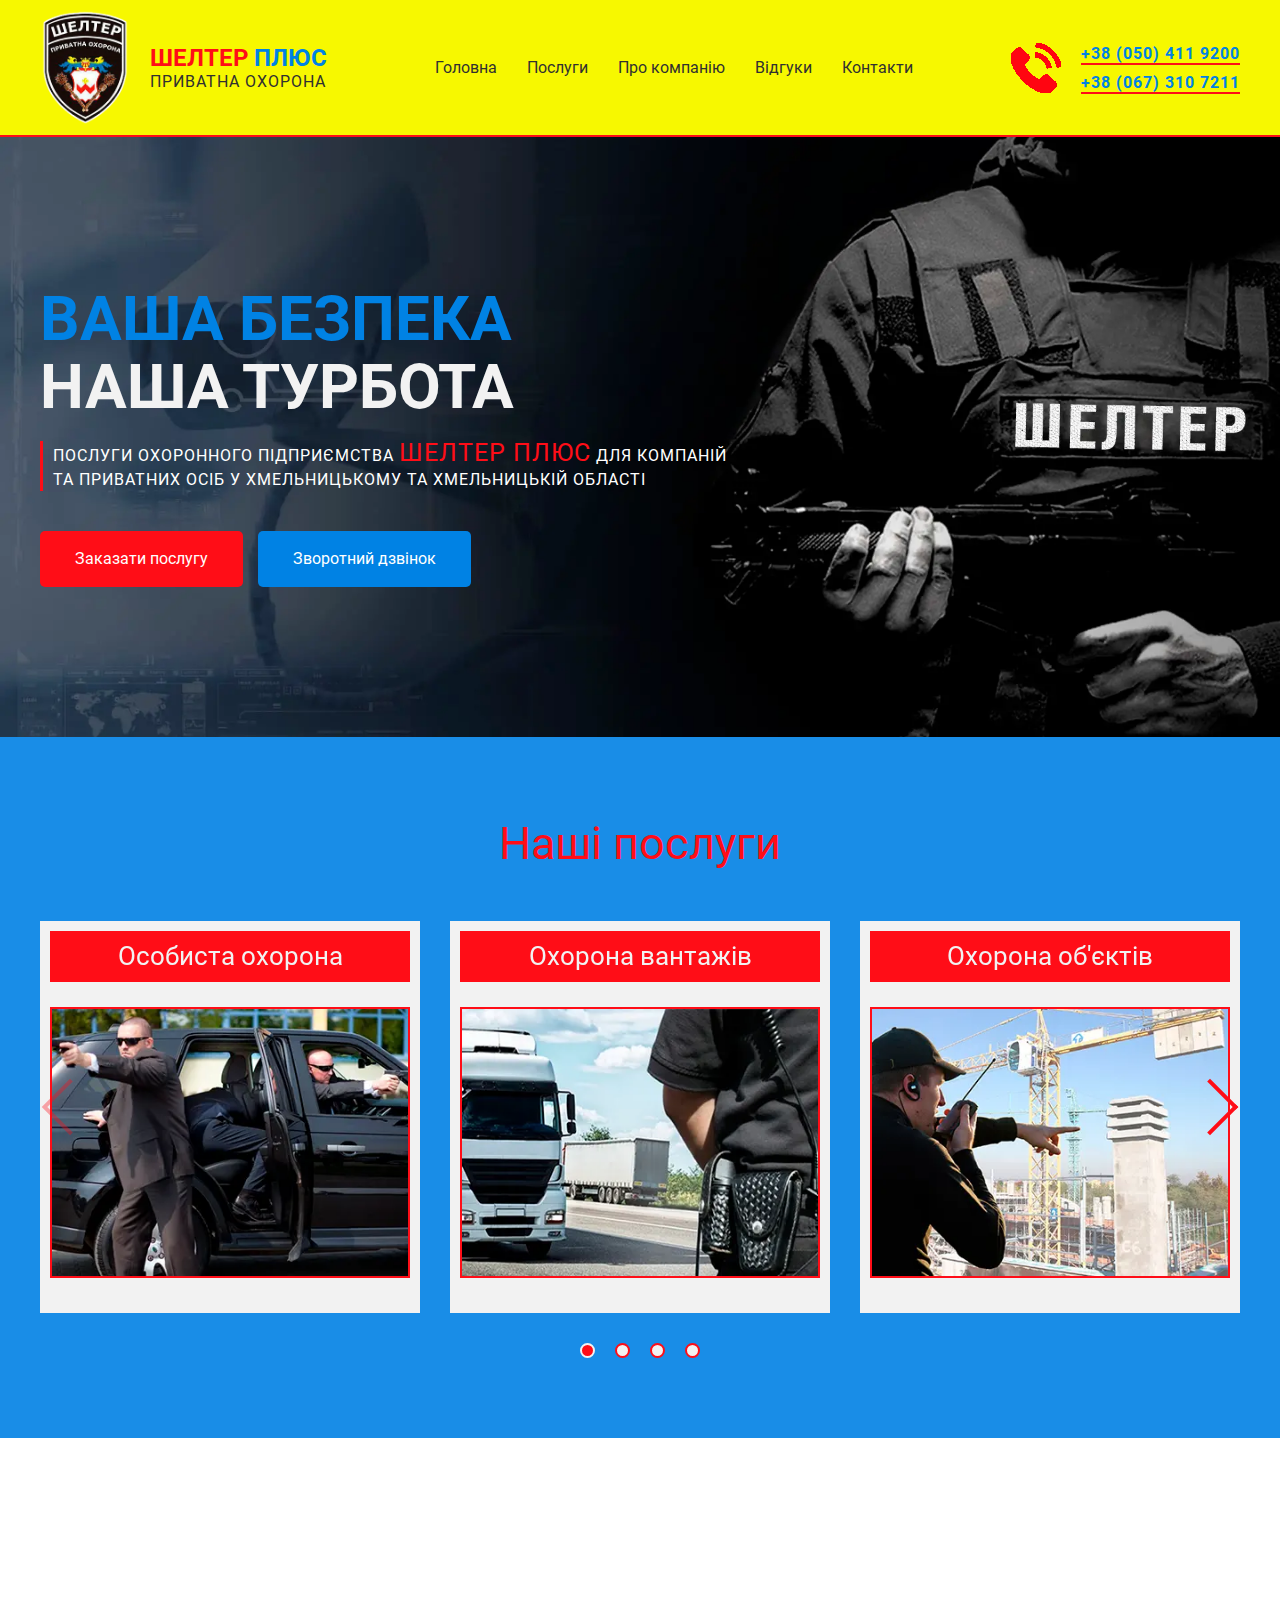
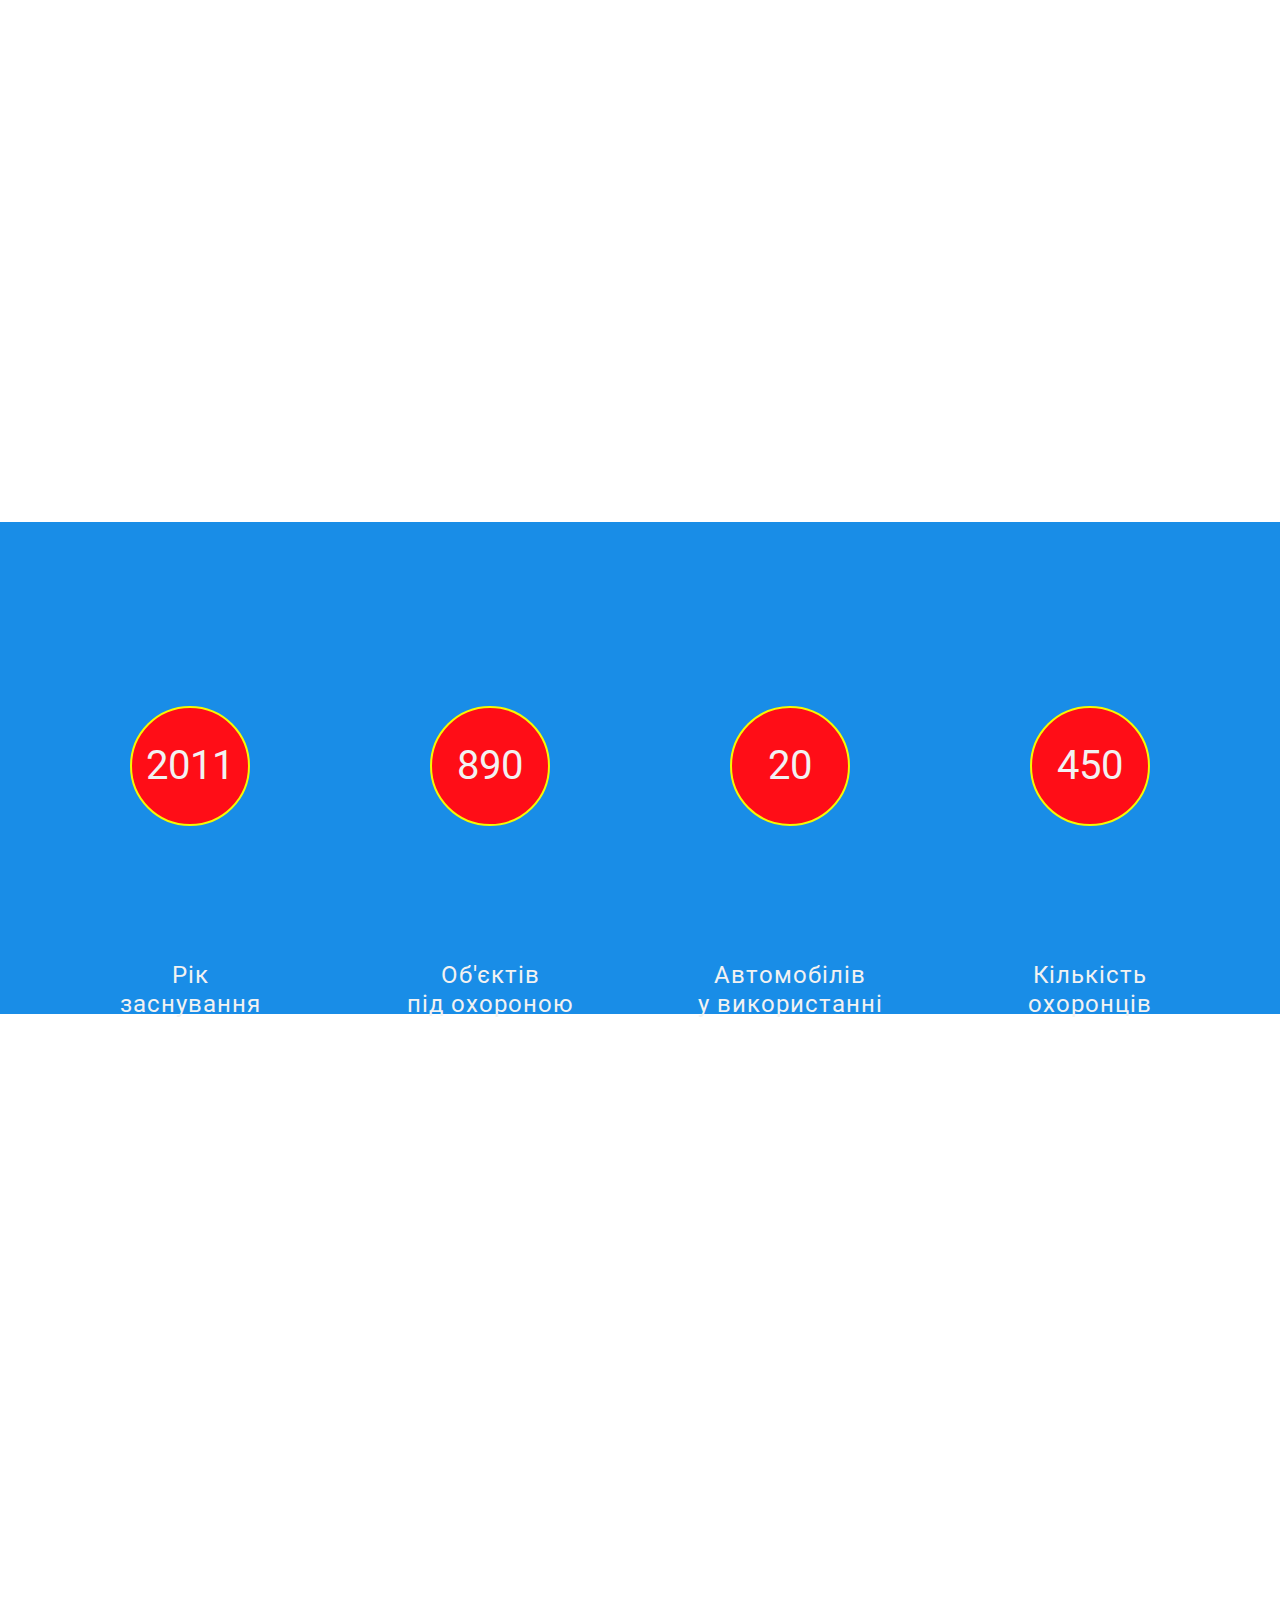
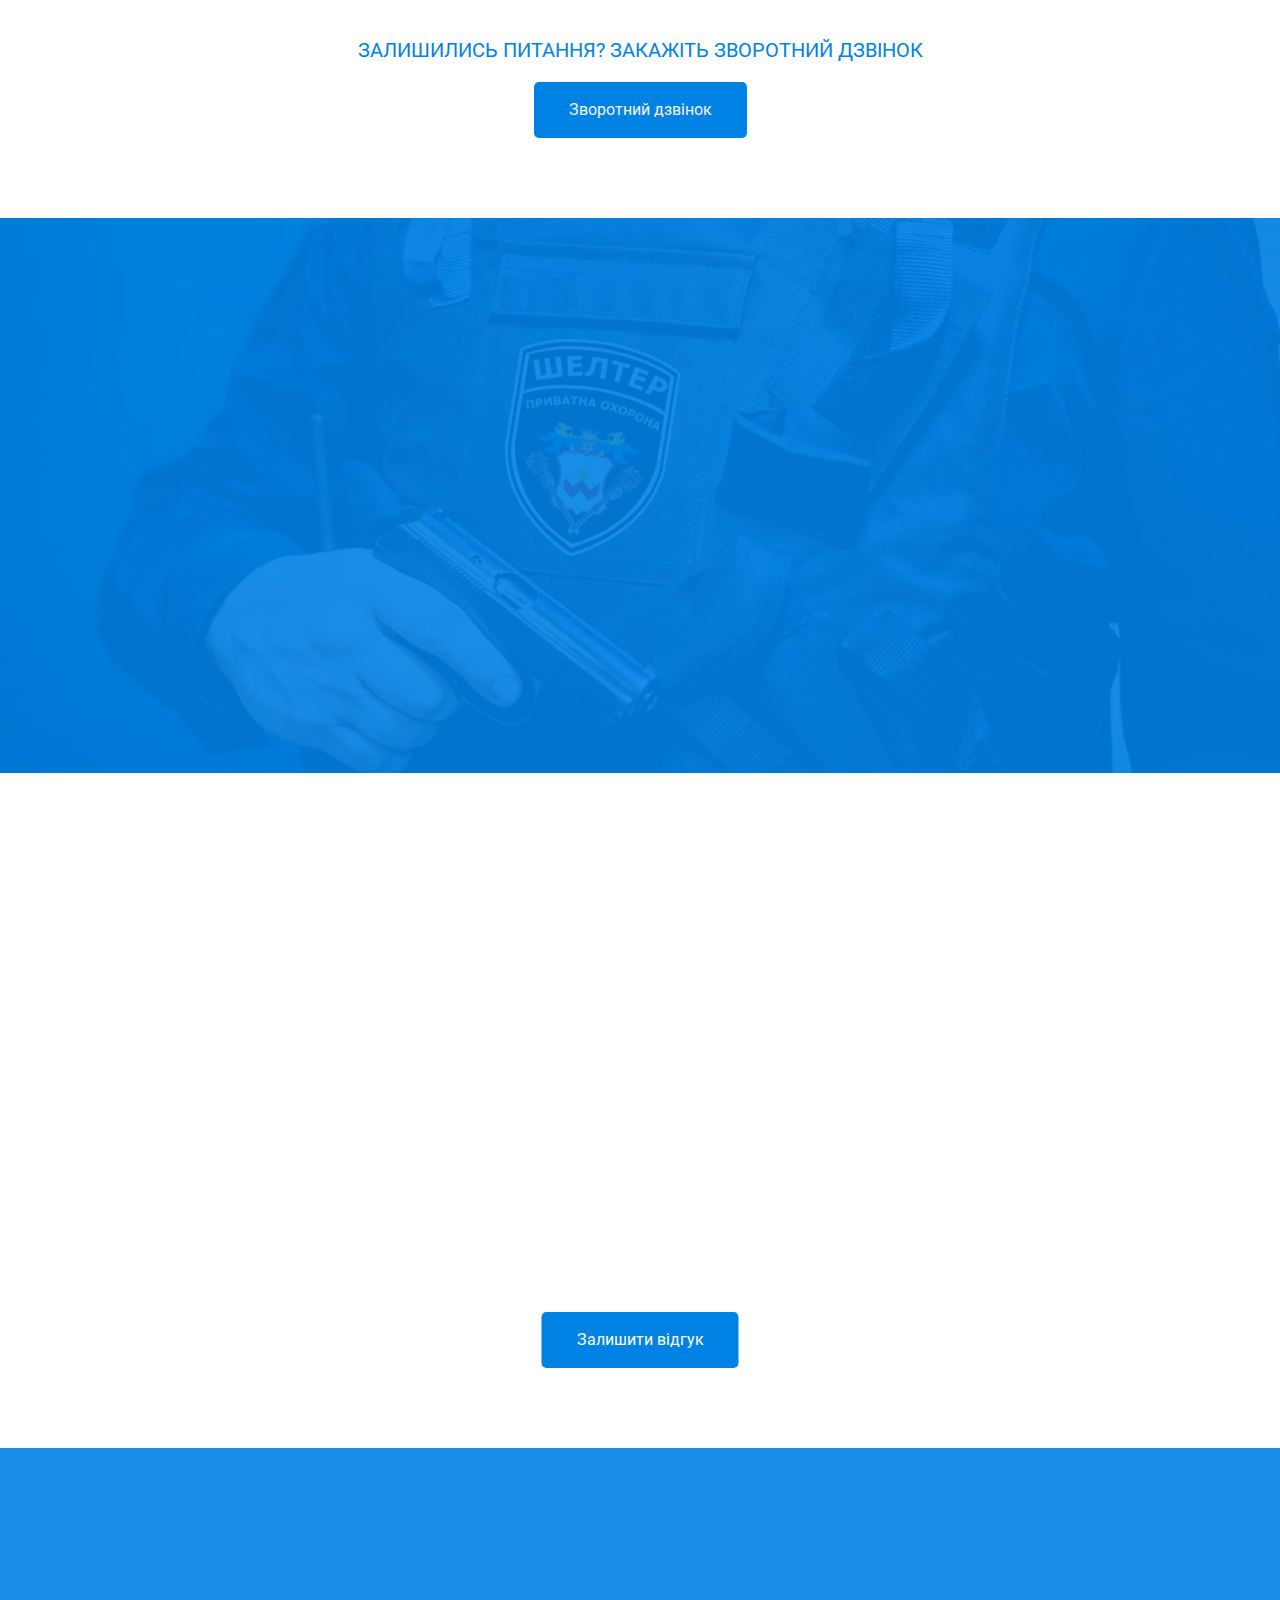
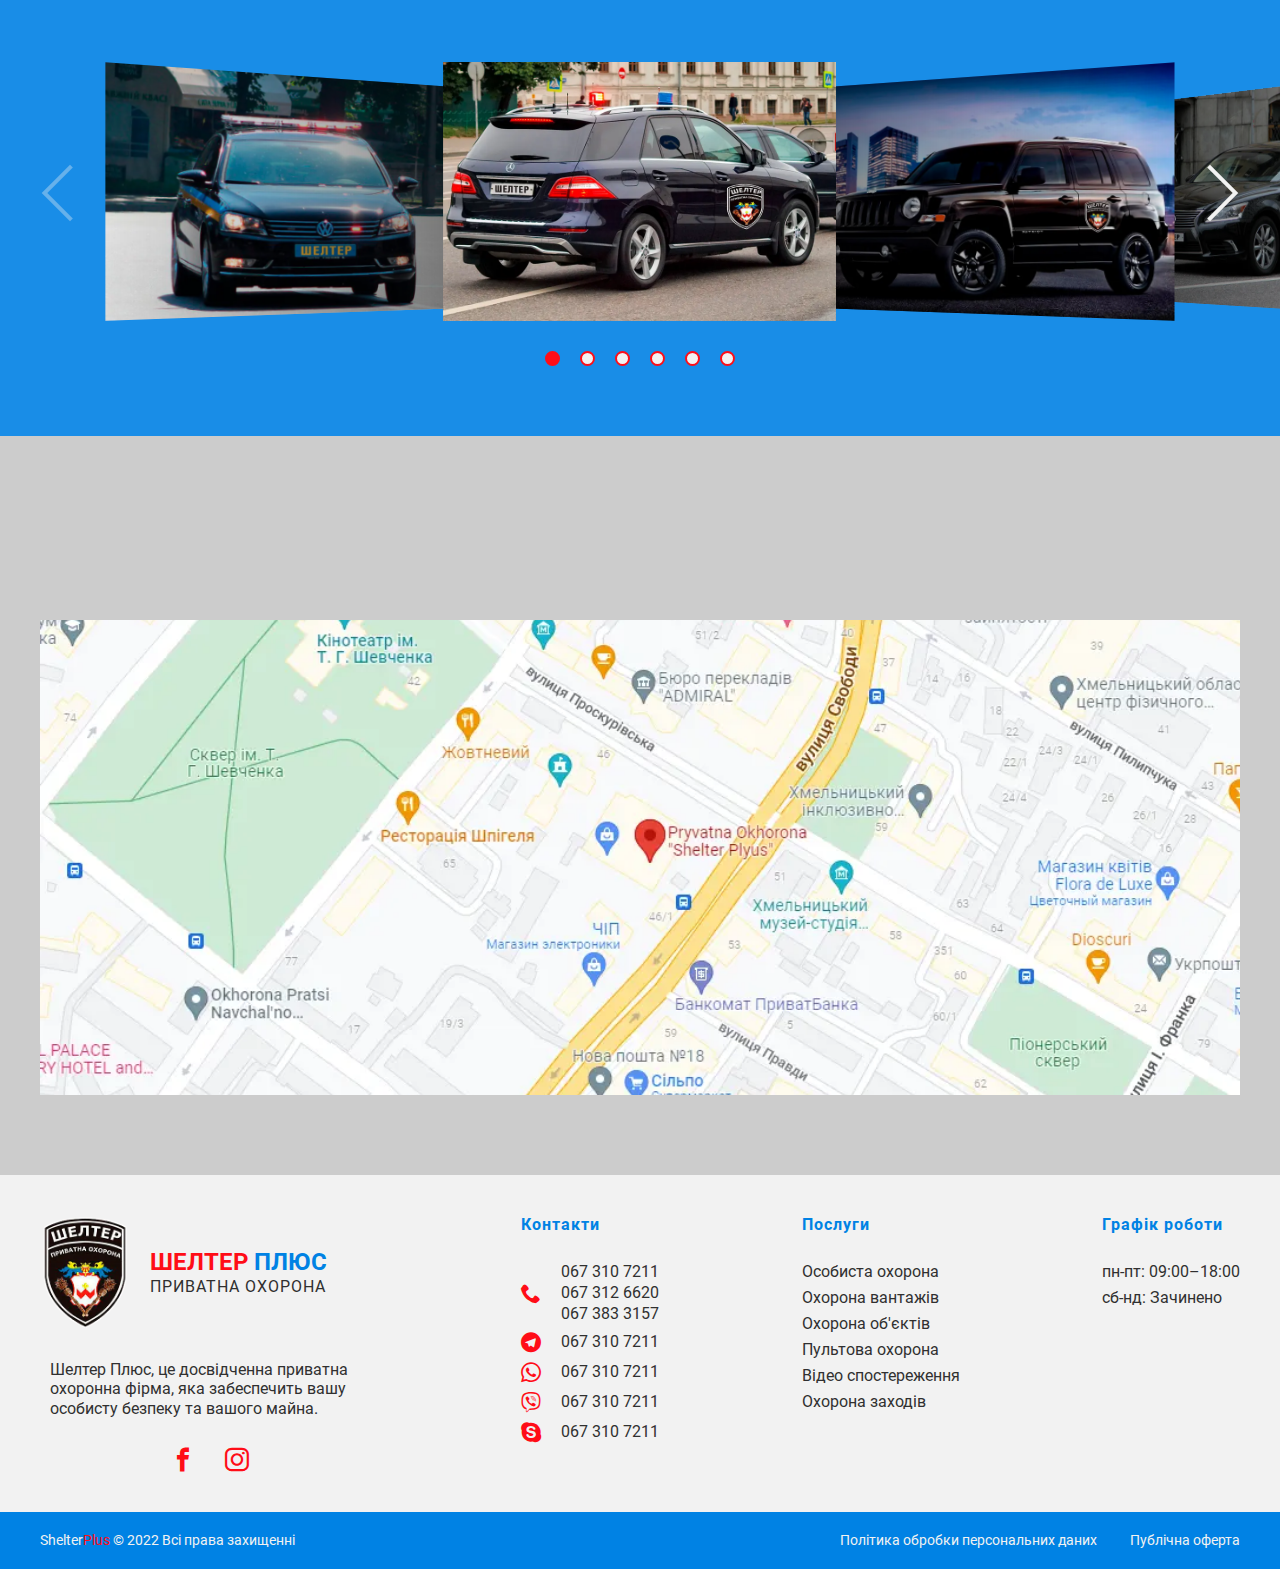
==== commit cd1c5249: "shelter v6" ====
--- a/index.html
+++ b/index.html
@@ -1,12 +1,12 @@
 <!DOCTYPE html>
-<html lang="ru">
+<html lang="uk">
 
 <head>
 	<title>Головна</title>
 	<meta charset="UTF-8">
 	<meta name="format-detection" content="telephone=no">
 	<!-- <style>body{opacity: 0;}</style> -->
-	<link rel="stylesheet" href="css/style.min.css?_v=20220719132411">
+	<link rel="stylesheet" href="css/style.min.css?_v=20220721125230">
 	<link rel="shortcut icon" href="favicon.ico">
 	<!-- <meta name="robots" content="noindex, nofollow"> -->
 	<meta name="viewport" content="width=device-width, initial-scale=1.0">
@@ -14,7 +14,7 @@
 
 <body>
 	<div class="wrapper">
-		<!-- -----------------HEADER------------------ -->
+		<!-- HEADER -->
 		<header data-lp class="header">
 			<div class="header__container">
 				<div class="header__body">
@@ -53,7 +53,7 @@
 			</div>
 		</header>
 		<main class="page">
-			<!-- ----------------MAIN------------------ -->
+			<!-- MAIN -->
 			<section class="page__main main -ibg">
 				<picture><source srcset="img/main/fon.webp" type="image/webp"><img src="img/main/fon.png" alt="Shelter"></picture>
 				<div class="main__container">
@@ -71,7 +71,7 @@
 					</div>
 				</div>
 			</section>
-			<!-- -----------------SERVICES------------------- -->
+			<!-- SERVICES -->
 			<section class="page__services services">
 				<div class="services__container">
 					<div class="services__body">
@@ -175,7 +175,7 @@
 				<button type="button" class="services__button-prev swiper-button-prev"></button>
 				<button type="button" class="services__button-next swiper-button-next"></button>
 			</section>
-			<!-- --------------------ABOUT-------------------- -->
+			<!-- ABOUT -->
 			<section id="about" class="page__about about">
 				<div class="about__container">
 					<div class="about__body">
@@ -193,13 +193,13 @@
 								</div>
 							</div>
 							<div class="about__image _anim-items">
-								<picture><source srcset="img/about/about2.webp" type="image/webp"><img src="img/about/about2.png" alt="Shelter"></picture>
-							</div>
-						</div>
-					</div>
-				</div>
-			</section>
-			<!-- ---------------PROGRESS----------------- -->
+								<picture><source srcset="img/about/about3.webp" type="image/webp"><img src="img/about/about3.png" alt="Shelter"></picture>
+							</div>
+						</div>
+					</div>
+				</div>
+			</section>
+			<!-- PROGRESS -->
 			<section class="page__progress progress">
 				<div class="progress__container">
 					<div class="progress__body">
@@ -233,7 +233,7 @@
 					</div>
 				</div>
 			</section>
-			<!-- -----------------QUESTION------------------- -->
+			<!-- QUESTION -->
 			<section class="page__question question">
 				<div class="question__container">
 					<div class="question__body">
@@ -271,7 +271,7 @@
 					</div>
 				</div>
 			</section>
-			<!-- ------------------CHOOSE-------------------- -->
+			<!-- CHOOSE -->
 			<section class="page__choose choosse -ibg">
 				<picture><source srcset="img/choose/choose_bg.webp" type="image/webp"><img src="img/choose/choose_bg.png" alt="Shelter"></picture>
 				<div class="choosse__container">
@@ -319,7 +319,7 @@
 					</div>
 				</div>
 			</section>
-			<!-- ---------------REVIEWS----------------- -->
+			<!-- REVIEWS -->
 			<section id="reviews" class="page__reviews reviews">
 				<div class="reviews__container">
 					<div class="reviews__body">
@@ -448,7 +448,7 @@
 					</div>
 				</div>
 			</section>
-			<!-- --------------GALLERY----------------- -->
+			<!-- GALLERY -->
 			<section class="page__gallery gallery">
 				<div class="gallery__body">
 					<h2 class="gallery__title title-h2 _anim-items">Галерея</h2>
@@ -459,52 +459,42 @@
 							<!-- Слайд -->
 							<div class="gallery__slide swiper-slide">
 								<div class="gallery__image">
-									<picture><source srcset="img/gallery/slide1.webp" type="image/webp"><img src="img/gallery/slide1.jpg" alt="Gallery"></picture>
+									<picture><source srcset="img/gallery/gallery1.webp" type="image/webp"><img src="img/gallery/gallery1.png" alt="Gallery"></picture>
 								</div>
 							</div>
 							<div class="gallery__slide swiper-slide">
 								<div class="gallery__image">
-									<picture><source srcset="img/gallery/slide2.webp" type="image/webp"><img src="img/gallery/slide2.jpg" alt="Gallery"></picture>
+									<picture><source srcset="img/gallery/gallery2.webp" type="image/webp"><img src="img/gallery/gallery2.png" alt="Gallery"></picture>
 								</div>
 							</div>
 							<div class="gallery__slide swiper-slide">
 								<div class="gallery__image">
-									<picture><source srcset="img/gallery/slide3.webp" type="image/webp"><img src="img/gallery/slide3.jpg" alt="Gallery"></picture>
+									<picture><source srcset="img/gallery/gallery3.webp" type="image/webp"><img src="img/gallery/gallery3.png" alt="Gallery"></picture>
 								</div>
 							</div>
 							<div class="gallery__slide swiper-slide">
 								<div class="gallery__image">
-									<picture><source srcset="img/gallery/slide4.webp" type="image/webp"><img src="img/gallery/slide4.jpg" alt="Gallery"></picture>
+									<picture><source srcset="img/gallery/gallery4.webp" type="image/webp"><img src="img/gallery/gallery4.png" alt="Gallery"></picture>
 								</div>
 							</div>
 							<div class="gallery__slide swiper-slide">
 								<div class="gallery__image">
-									<picture><source srcset="img/gallery/slide5.webp" type="image/webp"><img src="img/gallery/slide5.jpg" alt="Gallery"></picture>
+									<picture><source srcset="img/gallery/gallery5.webp" type="image/webp"><img src="img/gallery/gallery5.png" alt="Gallery"></picture>
 								</div>
 							</div>
 							<div class="gallery__slide swiper-slide">
 								<div class="gallery__image">
-									<picture><source srcset="img/gallery/slide6.webp" type="image/webp"><img src="img/gallery/slide6.jpg" alt="Gallery"></picture>
+									<picture><source srcset="img/gallery/gallery6.webp" type="image/webp"><img src="img/gallery/gallery6.png" alt="Gallery"></picture>
 								</div>
 							</div>
 							<div class="gallery__slide swiper-slide">
 								<div class="gallery__image">
-									<picture><source srcset="img/gallery/slide7.webp" type="image/webp"><img src="img/gallery/slide7.jpg" alt="Gallery"></picture>
+									<picture><source srcset="img/gallery/gallery7.webp" type="image/webp"><img src="img/gallery/gallery7.png" alt="Gallery"></picture>
 								</div>
 							</div>
 							<div class="gallery__slide swiper-slide">
 								<div class="gallery__image">
-									<picture><source srcset="img/gallery/slide8.webp" type="image/webp"><img src="img/gallery/slide8.jpg" alt="Gallery"></picture>
-								</div>
-							</div>
-							<div class="gallery__slide swiper-slide">
-								<div class="gallery__image">
-									<picture><source srcset="img/gallery/slide9.webp" type="image/webp"><img src="img/gallery/slide9.jpg" alt="Gallery"></picture>
-								</div>
-							</div>
-							<div class="gallery__slide swiper-slide">
-								<div class="gallery__image">
-									<picture><source srcset="img/gallery/slide10.webp" type="image/webp"><img src="img/gallery/slide10.jpg" alt="Gallery"></picture>
+									<picture><source srcset="img/gallery/gallery8.webp" type="image/webp"><img src="img/gallery/gallery8.png" alt="Gallery"></picture>
 								</div>
 							</div>
 						</div>
@@ -516,7 +506,7 @@
 					</div>
 				</div>
 			</section>
-			<!-- -----------------MAP------------------ -->
+			<!-- MAP -->
 			<section class="page__map map">
 				<div class="map__container">
 					<h2 class="map__title title-h2 _anim-items">Наше розташування</h2>
@@ -526,7 +516,7 @@
 				</div>
 			</section>
 		</main>
-		<!-- -----------------FOOTER------------------- -->
+		<!-- FOOTER -->
 		<footer id="footer" class="footer">
 			<div class="footer__container">
 				<div class="footer__body">
@@ -609,7 +599,7 @@
 			</div>
 		</footer>
 	</div>
-	<!-- -------------POPUP1 Зворотний дзвінок-------------- -->
+	<!-- POPUP1 Зворотний дзвінок -->
 
 	<div id="popup1" aria-hidden="true" class="popup1">
 		<div class="popup1__wrapper">
@@ -624,7 +614,7 @@
 					<!-- Облочка формы -->
 					<div class="form-1">
 						<!-- Сама форма -->
-						<form action="#" id="form" class="form-1__body">
+						<form action="#" id="form-1" class="form-1__body">
 							<h1 class="form-1__title">Надішліть свої дані і Вам зателефонують</h1>
 							<div class="form-1__item">
 								<label for="form-1Name" class="form-1__label">Ваше Ім'я*</label>
@@ -647,7 +637,7 @@
 			</div>
 		</div>
 	</div>
-	<!-- -------------POPUP2 Заказати послугу-------------- -->
+	<!-- POPUP2 Заказати послугу -->
 
 	<div id="popup2" aria-hidden="true" class="popup2">
 		<div class="popup2__wrapper">
@@ -661,7 +651,7 @@
 					<!-- Облочка формы -->
 					<div class="form-2">
 						<!-- Сама форма -->
-						<form action="#" id="form" class="form-2__body">
+						<form action="#" id="form-2" class="form-2__body">
 							<h1 class="form-2__title">Оберіть послугу і Вам зателефонують</h1>
 							<div class="form-2__item">
 								<label for="form-2Name" class="form-2__label">Ваше Ім'я*</label>
@@ -695,7 +685,7 @@
 			</div>
 		</div>
 	</div>
-	<!-- -------------POPUP3 Залишити відгук-------------- -->
+	<!-- POPUP3 Залишити відгук -->
 	<div id="popup3" aria-hidden="true" class="popup3">
 		<div class="popup3__wrapper">
 			<div class="popup__content popup3__content">
@@ -708,7 +698,7 @@
 					<!-- Облочка формы -->
 					<div class="form-3">
 						<!-- Сама форма -->
-						<form data-dev action="#" id="form" class="form-3__body">
+						<form data-dev action="#" id="form-3" class="form-3__body">
 							<h1 class="form-3__title">Відправка відгуку</h1>
 							<div class="form-3__item">
 								<label for="form-3Name" class="form-3__label">Ваше ім'я та прізвище*</label>
@@ -745,8 +735,8 @@
 			</div>
 		</div>
 	</div>
-	<script src="https://unpkg.com/swiper@8/swiper-bundle.min.js?_v=20220719132411"></script>
-	<script src="js/app.min.js?_v=20220719132411"></script>
+	<script src="https://unpkg.com/swiper@8/swiper-bundle.min.js?_v=20220721125230"></script>
+	<script src="js/app.min.js?_v=20220721125230"></script>
 </body>
 
 </html>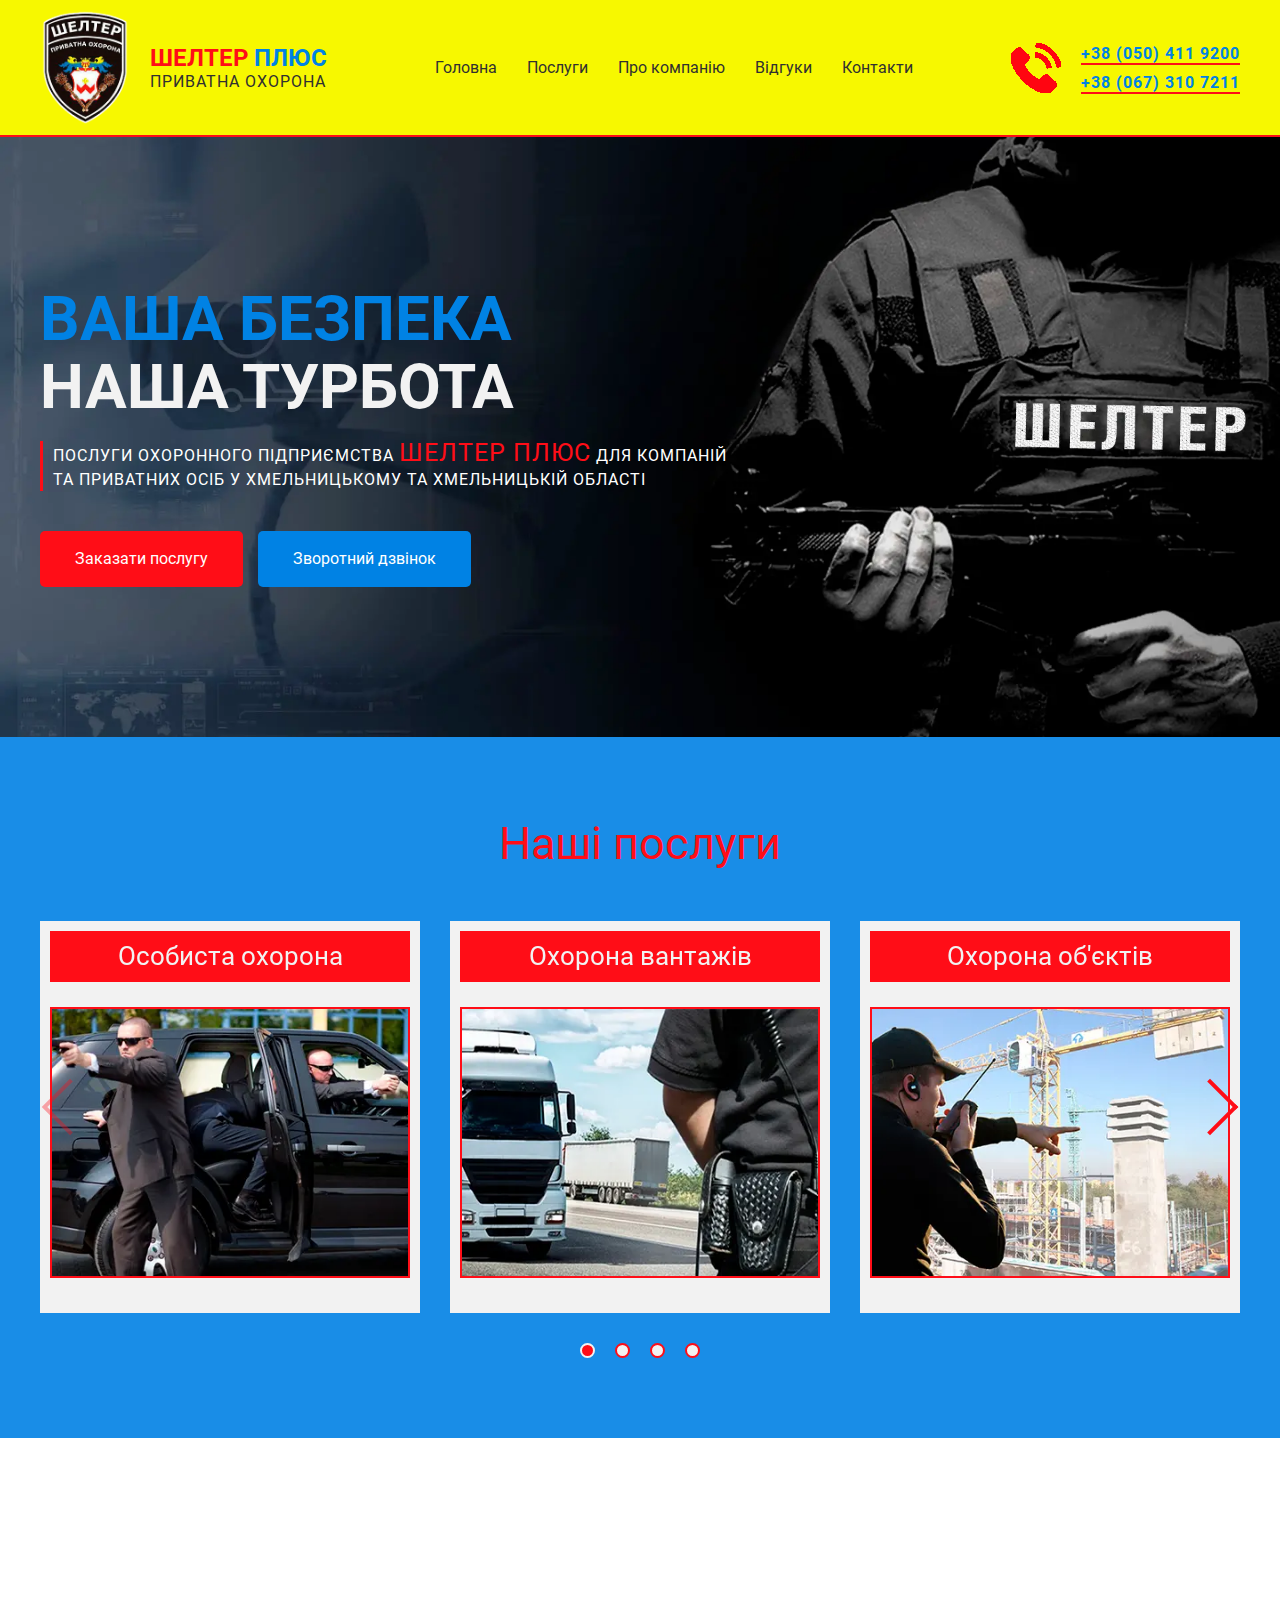
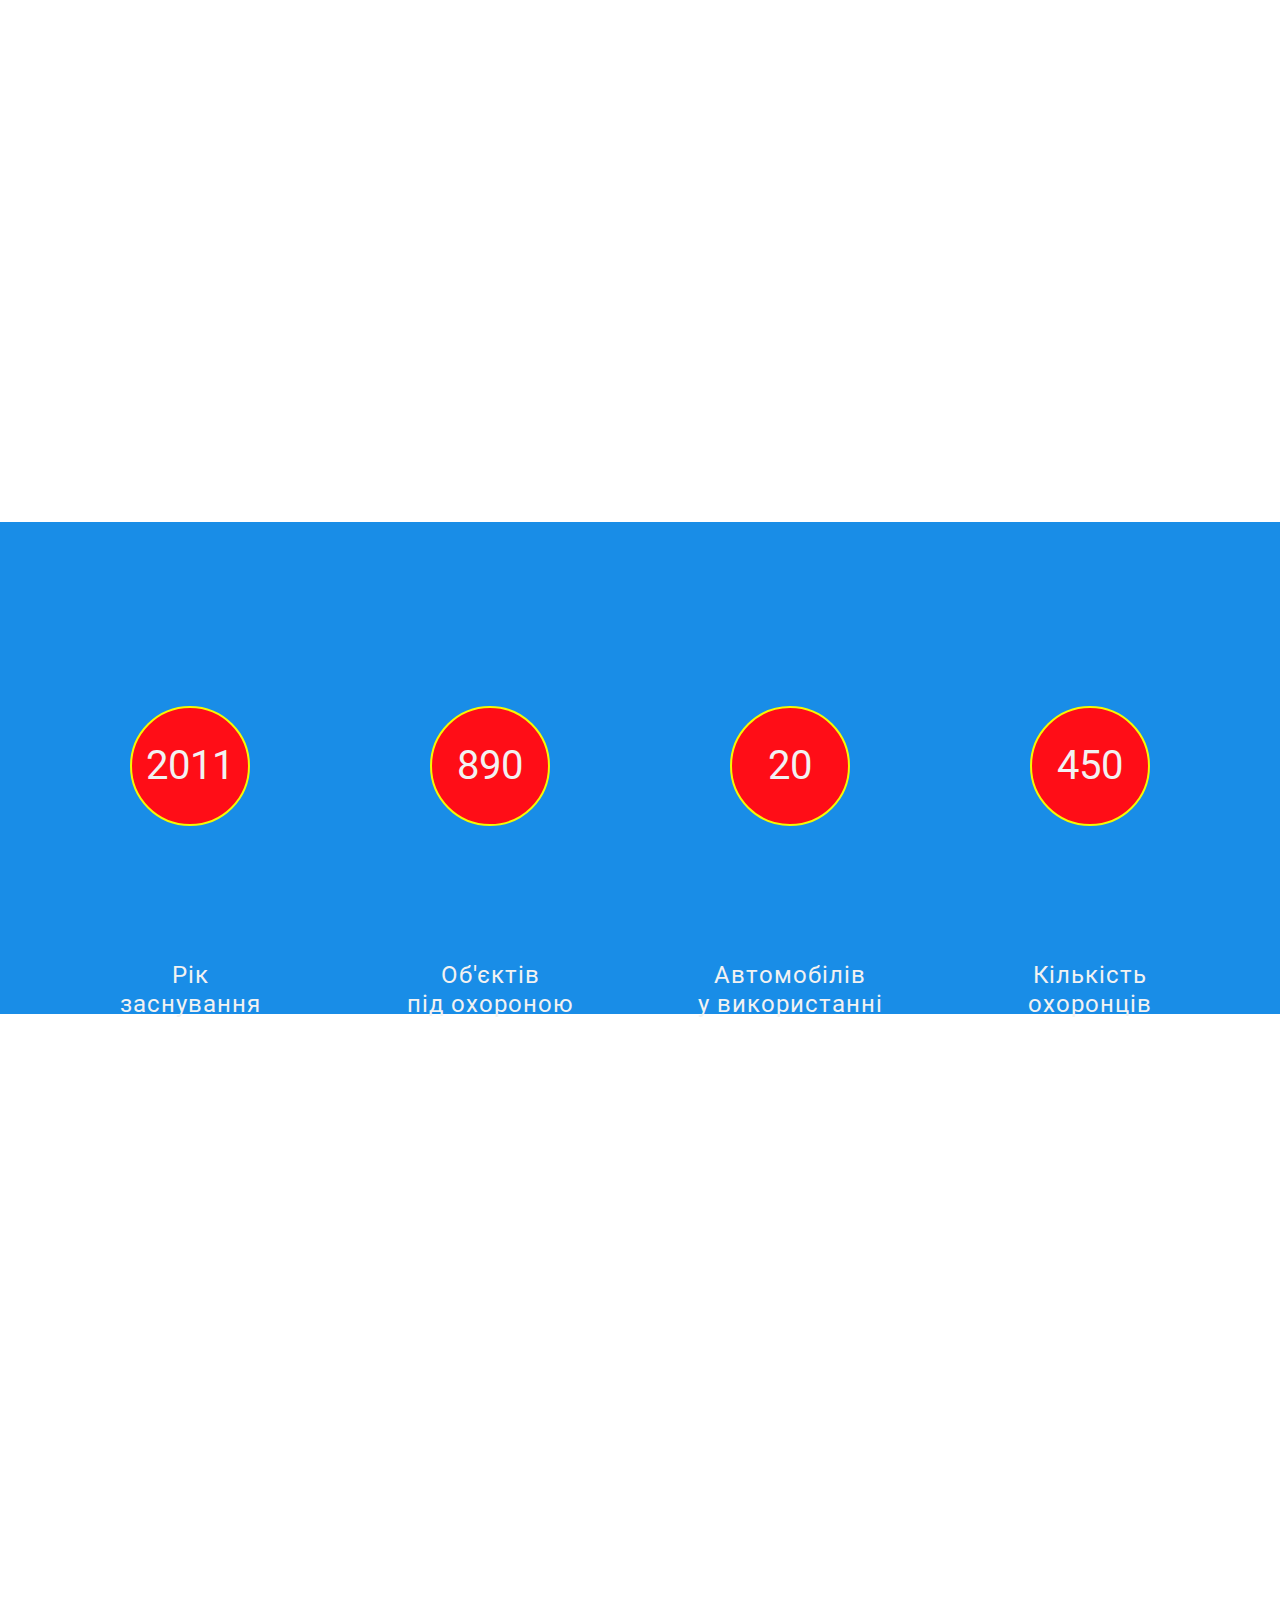
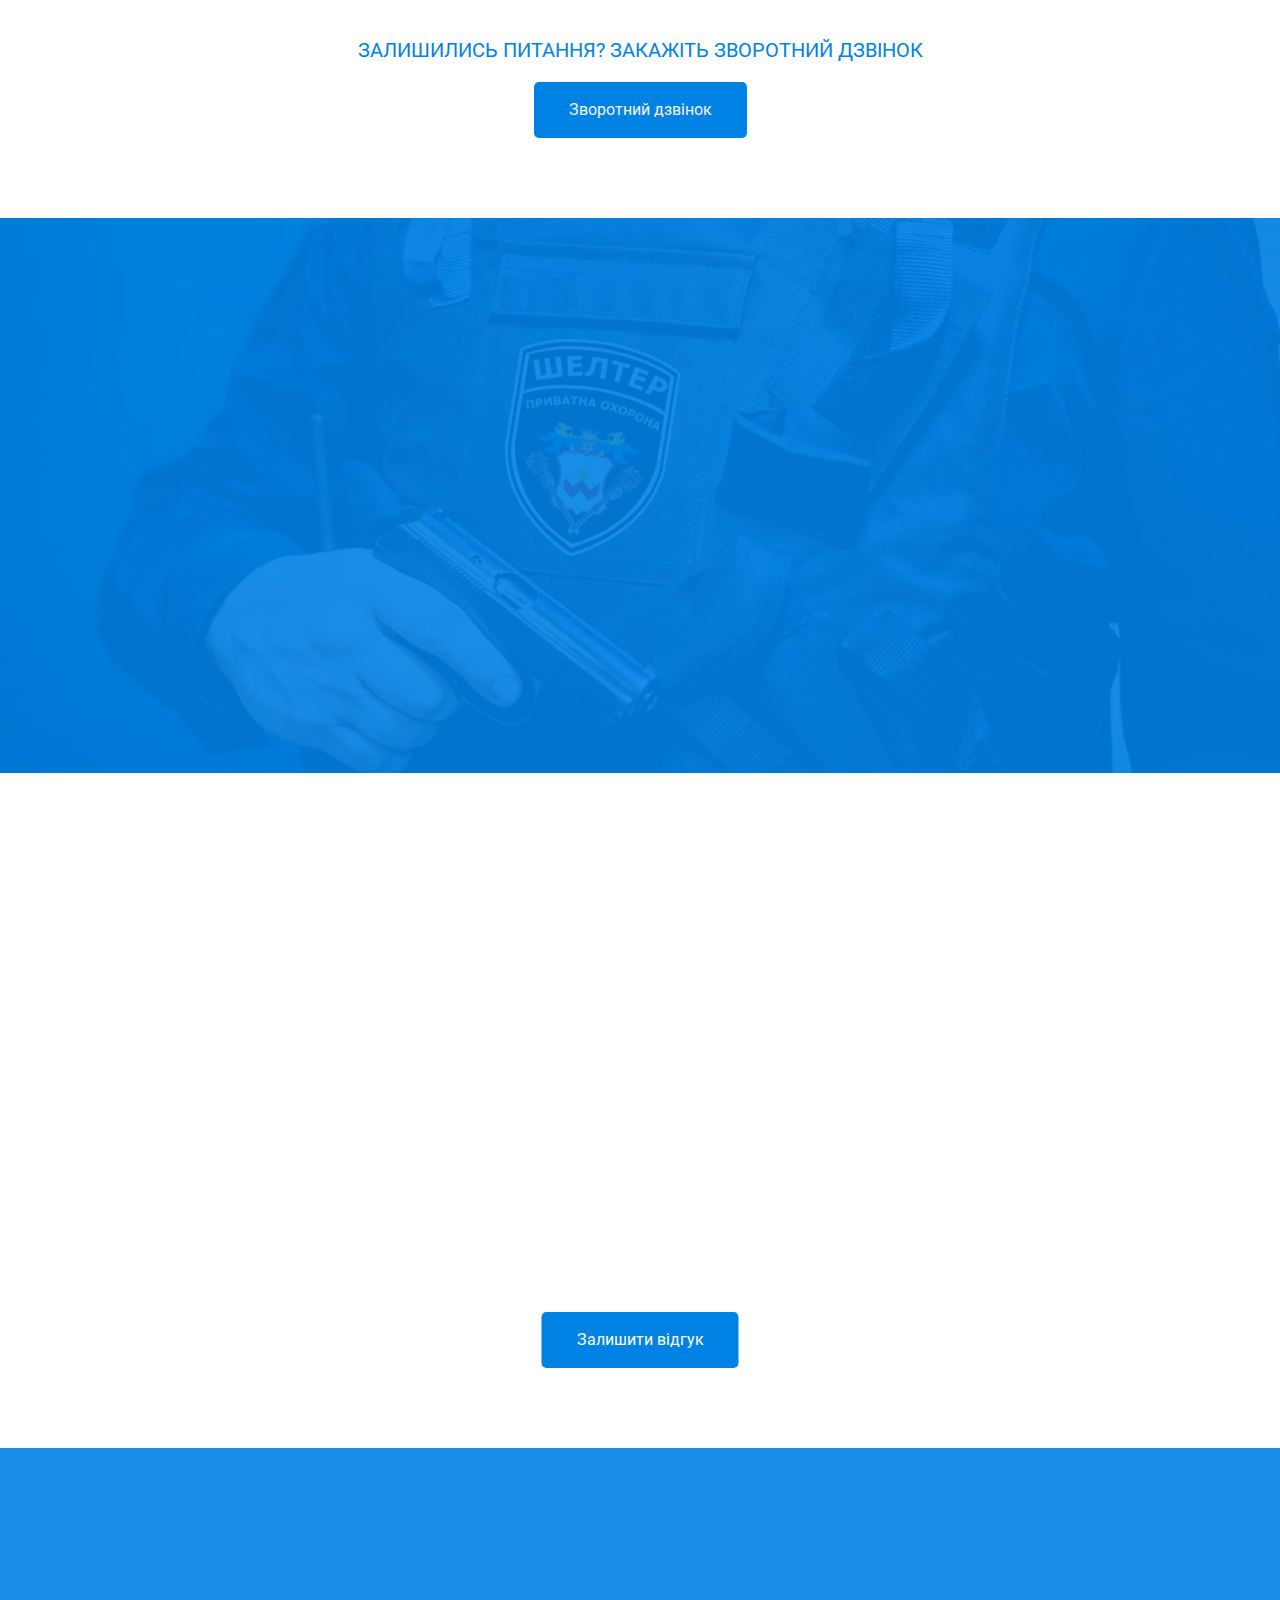
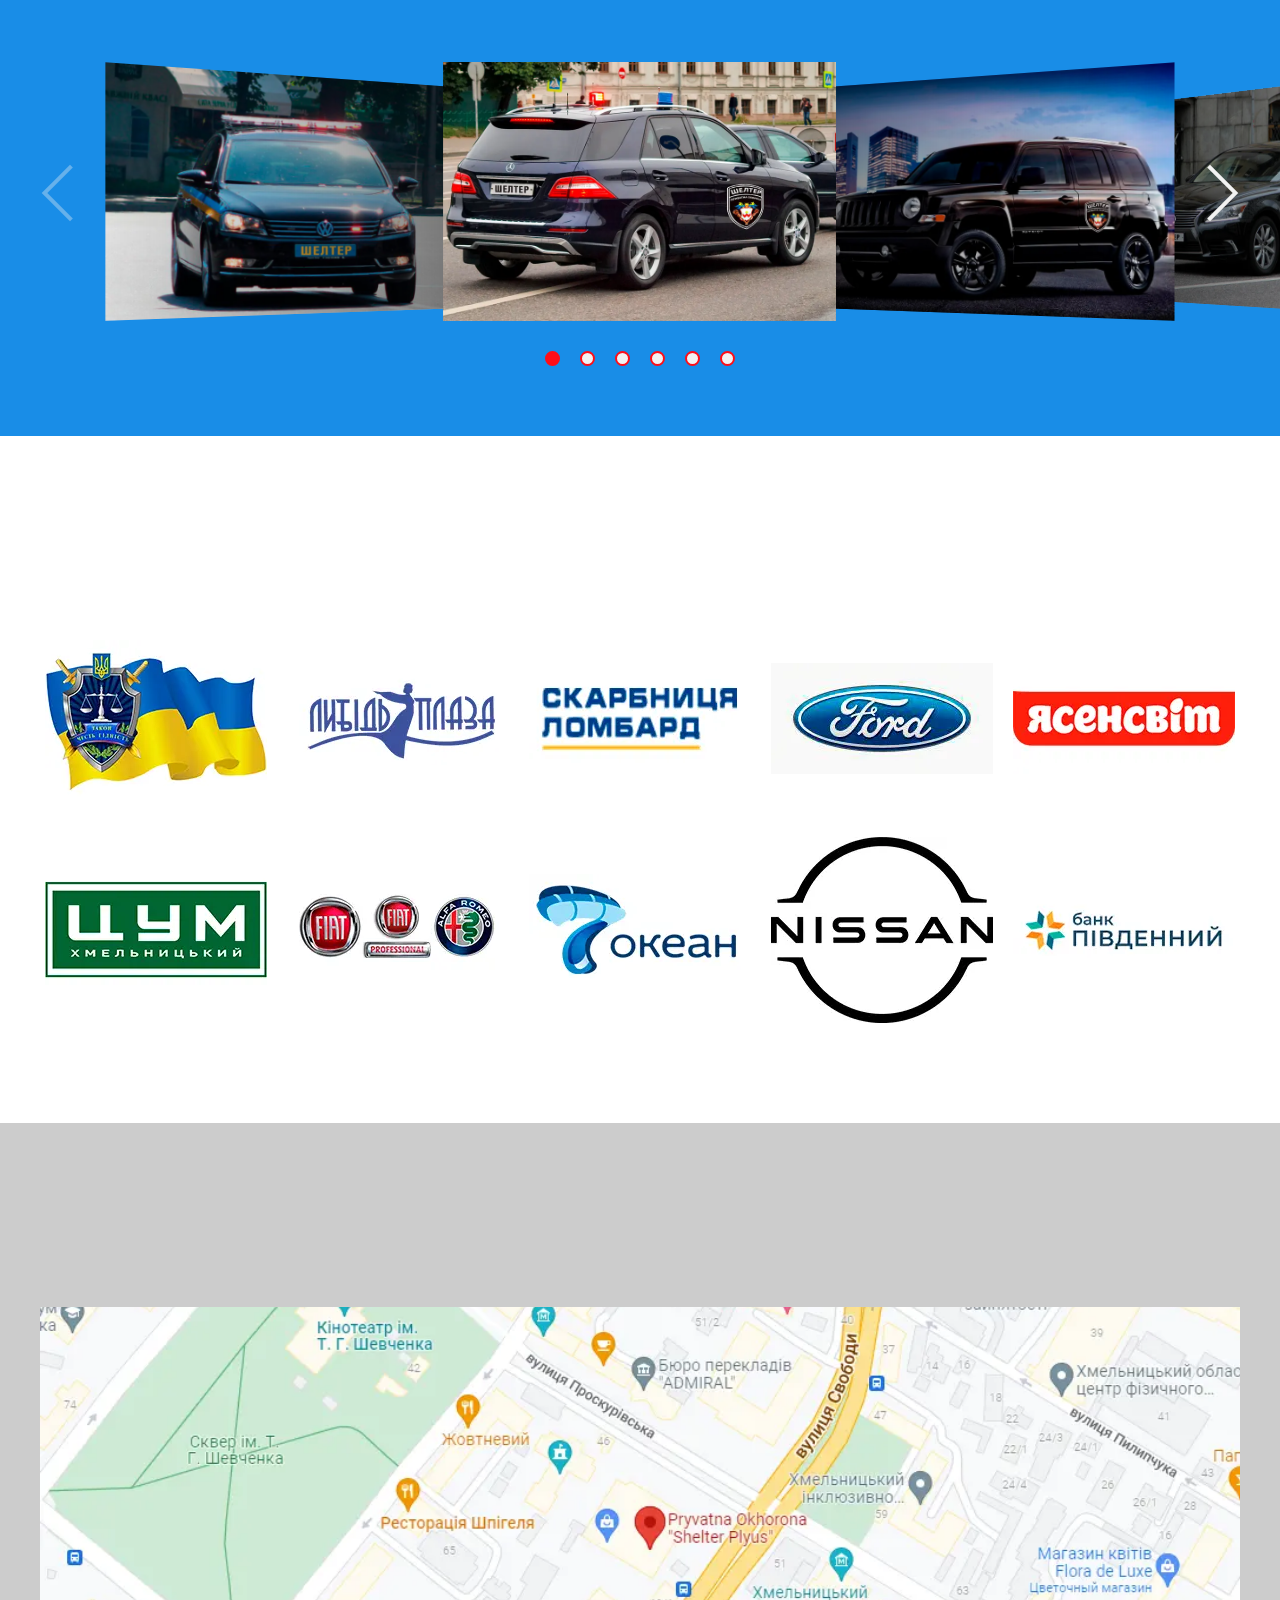
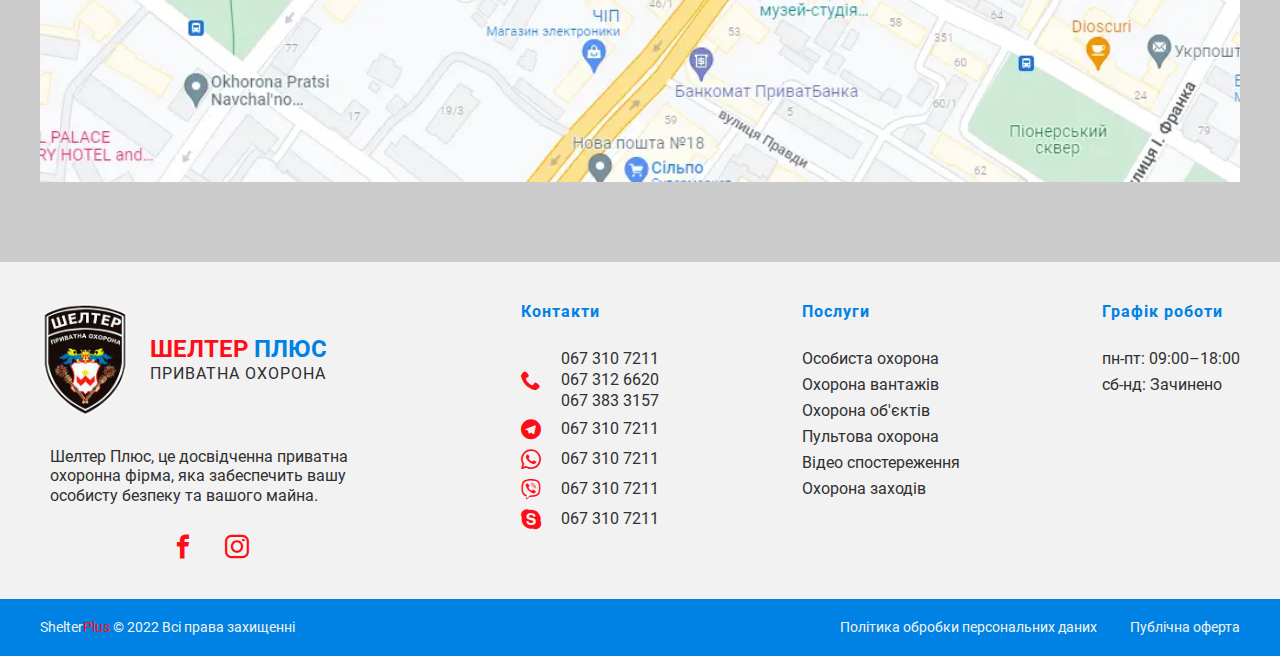
==== commit 6f65fd6b: "shelter v7" ====
--- a/index.html
+++ b/index.html
@@ -6,7 +6,7 @@
 	<meta charset="UTF-8">
 	<meta name="format-detection" content="telephone=no">
 	<!-- <style>body{opacity: 0;}</style> -->
-	<link rel="stylesheet" href="css/style.min.css?_v=20220721125230">
+	<link rel="stylesheet" href="css/style.min.css?_v=20220722124719">
 	<link rel="shortcut icon" href="favicon.ico">
 	<!-- <meta name="robots" content="noindex, nofollow"> -->
 	<meta name="viewport" content="width=device-width, initial-scale=1.0">
@@ -506,6 +506,65 @@
 					</div>
 				</div>
 			</section>
+			<section class="page__partners partners">
+				<div class="partners__container">
+					<div class="partners__body">
+						<h2 class="partners__title title-h2 _anim-items">Наші партнери</h2>
+						<div class="partners__items">
+							<div class="partners__item">
+								<div class="partners__image">
+									<picture><source srcset="img/partners/partners4.webp" type="image/webp"><img src="img/partners/partners4.png" alt="Partners"></picture>
+								</div>
+							</div>
+							<div class="partners__item">
+								<div class="partners__image">
+									<picture><source srcset="img/partners/partners2.webp" type="image/webp"><img src="img/partners/partners2.png" alt="Partners"></picture>
+								</div>
+							</div>
+							<div class="partners__item">
+								<div class="partners__image">
+									<picture><source srcset="img/partners/partners3.webp" type="image/webp"><img src="img/partners/partners3.png" alt="Partners"></picture>
+								</div>
+							</div>
+							<div class="partners__item">
+								<div class="partners__image">
+									<picture><source srcset="img/partners/partners1.webp" type="image/webp"><img src="img/partners/partners1.png" alt="Partners"></picture>
+								</div>
+							</div>
+							<div class="partners__item">
+								<div class="partners__image">
+									<picture><source srcset="img/partners/partners5.webp" type="image/webp"><img src="img/partners/partners5.png" alt="Partners"></picture>
+								</div>
+							</div>
+							<div class="partners__item">
+								<div class="partners__image">
+									<picture><source srcset="img/partners/partners6.webp" type="image/webp"><img src="img/partners/partners6.png" alt="Partners"></picture>
+								</div>
+							</div>
+							<div class="partners__item">
+								<div class="partners__image">
+									<picture><source srcset="img/partners/partners7.webp" type="image/webp"><img src="img/partners/partners7.png" alt="Partners"></picture>
+								</div>
+							</div>
+							<div class="partners__item">
+								<div class="partners__image">
+									<picture><source srcset="img/partners/partners8.webp" type="image/webp"><img src="img/partners/partners8.png" alt="Partners"></picture>
+								</div>
+							</div>
+							<div class="partners__item">
+								<div class="partners__image">
+									<picture><source srcset="img/partners/partners9.webp" type="image/webp"><img src="img/partners/partners9.png" alt="Partners"></picture>
+								</div>
+							</div>
+							<div class="partners__item">
+								<div class="partners__image">
+									<picture><source srcset="img/partners/partners10.webp" type="image/webp"><img src="img/partners/partners10.png" alt="Partners"></picture>
+								</div>
+							</div>
+						</div>
+					</div>
+				</div>
+			</section>
 			<!-- MAP -->
 			<section class="page__map map">
 				<div class="map__container">
@@ -735,8 +794,34 @@
 			</div>
 		</div>
 	</div>
-	<script src="https://unpkg.com/swiper@8/swiper-bundle.min.js?_v=20220721125230"></script>
-	<script src="js/app.min.js?_v=20220721125230"></script>
+	<!-- POPUP5 Акція -->
+
+	<div id="popup5" aria-hidden="true" class="popup5">
+		<div class="popup5__wrapper">
+			<div class="popup5__buttons">
+				<a href="">
+					<div data-popup="#popup5"></div>
+				</a>
+			</div>
+			<div class="popup__content popup5__content">
+				<div class="popup-5__button-wrap">
+					<button data-close type="button" class="popup__close">
+						<img src="img/popups/popup5/popup-5-cross.svg" alt="Cross">
+					</button>
+				</div>
+				<div class="popup__text popup5__text">
+					<p>Руслан, це вікно для акції.</p>
+					<p>Для теста воно автоматично відкривається кожних 20 секунд.</p>
+					<p>Мені потрібен текст для акції - яка скидка, якій термін і за що?</p>
+					<p>Наприклад: Якщо закажити послугу до (дата)<br>то на 6 місяців абонплата мінус 15%</p>
+					<p>Чи щось таке...</p>
+
+				</div>
+			</div>
+		</div>
+	</div>
+	<script src="https://unpkg.com/swiper@8/swiper-bundle.min.js?_v=20220722124719"></script>
+	<script src="js/app.min.js?_v=20220722124719"></script>
 </body>
 
 </html>--- a/css/style.min.css
+++ b/css/style.min.css
@@ -1 +1 @@
-@charset "UTF-8";@font-face{font-family:icons;font-display:swap;src:url(../fonts/icons.woff2) format("woff2"),url(../fonts/icons.woff) format("woff");font-weight:400;font-style:normal}@font-face{font-family:Roboto;font-display:swap;src:url(../fonts/Roboto-Black.woff2) format("woff2"),url(../fonts/Roboto-Black.woff) format("woff");font-weight:900;font-style:normal}@font-face{font-family:Roboto;font-display:swap;src:url(../fonts/Roboto-Bold.woff2) format("woff2"),url(../fonts/Roboto-Bold.woff) format("woff");font-weight:700;font-style:normal}@font-face{font-family:Roboto;font-display:swap;src:url(../fonts/Roboto-Italic.woff2) format("woff2"),url(../fonts/Roboto-Italic.woff) format("woff");font-weight:400;font-style:normal}@font-face{font-family:Roboto;font-display:swap;src:url(../fonts/Roboto-Medium.woff2) format("woff2"),url(../fonts/Roboto-Medium.woff) format("woff");font-weight:500;font-style:normal}@font-face{font-family:Roboto;font-display:swap;src:url(../fonts/Roboto-Regular.woff2) format("woff2"),url(../fonts/Roboto-Regular.woff) format("woff");font-weight:400;font-style:normal}[class*=_icon-]:before{font-family:icons;font-style:normal;font-weight:400;font-variant:normal;text-transform:none;line-height:1;-webkit-font-smoothing:antialiased;-moz-osx-font-smoothing:grayscale}[class*=_icon-]:before{display:block}._icon-viber:before{content:"\e900"}._icon-coin-dollar:before{content:"\e93b"}._icon-phone:before{content:"\e942"}._icon-location:before{content:"\e948"}._icon-user-check:before{content:"\e975"}._icon-user-tie:before{content:"\e976"}._icon-cog:before{content:"\e994"}._icon-rocket:before{content:"\e9a5"}._icon-star-full:before{content:"\e9d9"}._icon-mail:before{content:"\ea84"}._icon-facebook:before{content:"\ea90"}._icon-instagram:before{content:"\ea92"}._icon-whatsapp:before{content:"\ea93"}._icon-telegram:before{content:"\ea95"}._icon-skype:before{content:"\eac5"}*{padding:0;margin:0;border:0}*,:after,:before{-webkit-box-sizing:border-box;box-sizing:border-box}body,html{height:100%;min-width:320px}body{color:#303030;line-height:1;font-family:Roboto;font-size:1rem;-ms-text-size-adjust:100%;-moz-text-size-adjust:100%;-webkit-text-size-adjust:100%;-webkit-font-smoothing:antialiased;-moz-osx-font-smoothing:grayscale}button,input,textarea{font-family:Roboto;font-size:inherit}button{cursor:pointer;color:inherit;background-color:inherit}a{color:inherit}a:link,a:visited{text-decoration:none}a:hover{text-decoration:none}ul li{list-style:none}img{vertical-align:top}h1,h2,h3,h4,h5,h6{font-weight:inherit;font-size:inherit}.lock body{overflow:hidden;-ms-touch-action:none;touch-action:none}.wrapper{min-height:100%;display:-webkit-box;display:-ms-flexbox;display:flex;-webkit-box-orient:vertical;-webkit-box-direction:normal;-ms-flex-direction:column;flex-direction:column;overflow:hidden}.wrapper>main{-webkit-box-flex:1;-ms-flex:1 1 auto;flex:1 1 auto}.wrapper>*{min-width:0}[class*=__container]{max-width:75rem;-webkit-box-sizing:content-box;box-sizing:content-box;margin:0 auto;padding:0 .9375rem}.select{position:relative}.select__body{position:relative}.select__title{color:inherit;text-align:left;border:1px solid #d9d9d9;background-color:#fff;cursor:pointer;width:100%;border-radius:4px}.select__value{display:-webkit-box;display:-ms-flexbox;display:flex;-webkit-box-align:center;-ms-flex-align:center;align-items:center;height:1.875rem;padding:0 .9375rem;gap:.625rem}.select__value>*{-webkit-box-flex:1;-ms-flex:1 1 auto;flex:1 1 auto}.select__value:after{content:"";-ms-flex-item-align:stretch;-ms-grid-row-align:stretch;align-self:stretch;-webkit-box-flex:0;-ms-flex:0 0 10px;flex:0 0 10px;-webkit-transition:all .3s ease 0s;-o-transition:all .3s ease 0s;transition:all .3s ease 0s;display:-webkit-box;display:-ms-flexbox;display:flex;-webkit-box-pack:center;-ms-flex-pack:center;justify-content:center;-webkit-box-align:center;-ms-flex-align:center;align-items:center}._select-open .select__value:after{-webkit-transform:rotate(-180deg);-ms-transform:rotate(-180deg);transform:rotate(-180deg)}.select__value._select-pseudo-label::before{content:attr(data-pseudo-label);opacity:.5}.select__text{-webkit-box-flex:1;-ms-flex:1 1 auto;flex:1 1 auto}.select__input{width:100%;background-color:transparent;height:100%}.select__options{color:#000;position:absolute;top:29px;border-radius:0 0 4px 4px;min-width:100%;left:0;background-color:#fff;border-top:0;border:1px solid #d9d9d9;border-top:0;padding:10px 0 5px 0}.select__scroll{overflow-y:auto;overflow-x:hidden;max-height:200px}.select__option{width:100%;text-align:left;cursor:pointer;padding:5px 15px;color:inherit}.select__option._select-selected{background-color:#eee}.select__row{display:-webkit-inline-box;display:-ms-inline-flexbox;display:inline-flex;-webkit-box-align:center;-ms-flex-align:center;align-items:center}.select._select-open{z-index:5}._select-tag{cursor:pointer}[class*=-ibg]{position:relative}[class*=-ibg] img{position:absolute;width:100%;height:100%;top:0;left:0;-o-object-fit:cover;object-fit:cover}[class*=-ibg_contain] img{-o-object-fit:contain;object-fit:contain}.popup__close{outline:0}.title-h2{font-weight:400;font-size:45px;line-height:120%;text-align:center;color:#ff0d17;padding-top:80px;margin-bottom:50px;-webkit-transform:translate(0,80%);-ms-transform:translate(0,80%);transform:translate(0,80%);opacity:0;-webkit-transition:all .8s ease 0s;-o-transition:all .8s ease 0s;transition:all .8s ease 0s}.title-h2._active{-webkit-transform:translate(0,0);-ms-transform:translate(0,0);transform:translate(0,0);opacity:1}.title-h2-services{font-weight:400;font-size:45px;line-height:120%;text-align:center;margin-bottom:25px;-webkit-transform:translate(0,80%);-ms-transform:translate(0,80%);transform:translate(0,80%);opacity:0;-webkit-transition:all .8s ease 0s;-o-transition:all .8s ease 0s;transition:all .8s ease 0s}.title-h2-services._active{-webkit-transform:translate(0,0);-ms-transform:translate(0,0);transform:translate(0,0);opacity:1}._image-services{-webkit-transform:scale(0);-ms-transform:scale(0);transform:scale(0);-webkit-transition:all .8s ease 0s;-o-transition:all .8s ease 0s;transition:all .8s ease 0s}._image-services._active{-webkit-transform:scale(1);-ms-transform:scale(1);transform:scale(1)}.title-h2-services-org{color:#ff0d17}.title-h2-services-bluer{color:#0082e4}.button-services{color:#fff;padding:20px 35px;border-radius:5px;text-align:center;margin:20px auto 0 auto}._btn-org{background:#ff0d17}._btn-org:hover{background:#ea7d80}._btn-bluer{background:#0082e4}._btn-bluer:hover{background:#6ab1e8}.title-h3{font-weight:400;font-size:26px;line-height:120%;text-align:center;color:#f2f2f2;margin-bottom:25px;padding:10px 5px}.header{position:fixed;width:100%;background:#f7f800;z-index:10;border-bottom:2px solid #ff0d17}.header__body{display:-webkit-box;display:-ms-flexbox;display:flex;-webkit-box-pack:justify;-ms-flex-pack:justify;justify-content:space-between;-webkit-box-align:center;-ms-flex-align:center;align-items:center;padding:10px 0}.header__logo a{display:-webkit-box;display:-ms-flexbox;display:flex;-webkit-box-align:center;-ms-flex-align:center;align-items:center}.header__logo-image{margin-right:20px;max-width:90px}.header__logo-image img{width:100%}.header__logo-text{font-weight:700;font-size:24px;line-height:28px;color:#ff0d17;white-space:nowrap;text-transform:uppercase}.header__logo-text span{color:#0082e4}.header__logo-subtext{font-weight:400;font-size:16px;line-height:19px;letter-spacing:1px;color:#303030}.header__phone{display:-webkit-box;display:-ms-flexbox;display:flex;-webkit-box-align:center;-ms-flex-align:center;align-items:center}.header__phone-wrap{display:-webkit-box;display:-ms-flexbox;display:flex;-webkit-box-orient:vertical;-webkit-box-direction:normal;-ms-flex-direction:column;flex-direction:column}.header__phone-wrap a:last-child{padding:10px 0 0 0}.header__phone-icon{margin:0 20px}.header__phone-number{font-weight:700;font-size:16px;line-height:19px;letter-spacing:1px;color:#0082e4;-webkit-text-decoration-line:underline!important;text-decoration-line:underline!important;text-underline-offset:4px!important;text-decoration-thickness:2px!important;-webkit-text-decoration-color:#ff0d17!important;text-decoration-color:#ff0d17!important;white-space:nowrap}.menu__list{display:-webkit-box;display:-ms-flexbox;display:flex;-ms-flex-wrap:wrap;flex-wrap:wrap}.menu__item{margin:3px 0 3px 30px}.menu__link{font-weight:400;font-size:16px;line-height:19px;color:#303030}.menu__link:hover{-webkit-text-decoration-line:underline;text-decoration-line:underline;text-underline-offset:3px;text-decoration-thickness:2px;-webkit-text-decoration-color:#ff0d17;text-decoration-color:#ff0d17}.icon-menu{display:none}.main{margin-top:135px}.main img{z-index:-1}.main__body{padding-bottom:150px}.main__title{font-weight:700;font-size:62px;line-height:110%;color:#0082e4;padding-top:150px;margin-bottom:20px;text-transform:uppercase;-webkit-transform:translate(0,80%);-ms-transform:translate(0,80%);transform:translate(0,80%);opacity:0;-webkit-transition:all .8s ease 0s;-o-transition:all .8s ease 0s;transition:all .8s ease 0s}.main__title._active{-webkit-transform:translate(0,0);-ms-transform:translate(0,0);transform:translate(0,0);opacity:1}.main__title span{color:#f2f2f2}.main__subtitle{font-weight:400;font-size:16px;line-height:145%;letter-spacing:1px;color:#fff;max-width:700px;margin-bottom:40px;padding-left:10px;text-transform:uppercase;border-left:3px solid #ff0d17;-webkit-transform:translate(0,120%);-ms-transform:translate(0,120%);transform:translate(0,120%);opacity:0;-webkit-transition:all .8s ease 0s;-o-transition:all .8s ease 0s;transition:all .8s ease 0s}.main__subtitle._active{-webkit-transform:translate(0,0);-ms-transform:translate(0,0);transform:translate(0,0);opacity:1;-webkit-transition:all .8s ease 0,4s;-o-transition:all .8s ease 0,4s;transition:all .8s ease 0,4s}.main__subtitle span{font-size:25px;color:#ff0d17}.main__buttons{display:-webkit-box;display:-ms-flexbox;display:flex;text-align:center;color:#fff}.main__button-servce{background:#ff0d17;-webkit-transition:background .3s ease 0s;-o-transition:background .3s ease 0s;transition:background .3s ease 0s}.main__button-call{background:#0082e4;-webkit-transition:background .3s ease 0s;-o-transition:background .3s ease 0s;transition:background .3s ease 0s}.main__button-servce:hover{background:#ea7d80}.main__button-call:hover{background:#6ab1e8}.main__button-call,.main__button-servce{padding:20px 35px;margin-right:15px;border-radius:5px}.services{background:rgba(0,129,228,.9);position:relative}.services__body{padding-bottom:80px}.services__slide{height:100%}.services__column{height:100%}.services__column-button-wrap{text-align:center}.services__column-button{color:#f2f2f2;background:#ff0d17;padding:10px 20px;display:-webkit-inline-box;display:-ms-inline-flexbox;display:inline-flex;-webkit-box-pack:center;-ms-flex-pack:center;justify-content:center;-webkit-box-align:center;-ms-flex-align:center;align-items:center;border-radius:5px}.services__inner{position:relative;height:100%;display:-webkit-box;display:-ms-flexbox;display:flex;-webkit-box-orient:vertical;-webkit-box-direction:normal;-ms-flex-direction:column;flex-direction:column}.services__pagination{display:-webkit-box;display:-ms-flexbox;display:flex;-webkit-box-pack:center;-ms-flex-pack:center;justify-content:center;-webkit-column-gap:20px;-moz-column-gap:20px;column-gap:20px}.services__pagination .swiper-pagination-bullet{position:relative;height:15px;width:15px;border-radius:50%;background:#f2f2f2;margin-top:30px;border:2px solid #ff0d17;cursor:pointer}.services__pagination .swiper-pagination-bullet-active{background:#ff0d17;border:2px solid #f2f2f2;cursor:auto;pointer-events:none}@supports (left:clamp(2.5rem ,-13.474025974rem + 20.7792207792vw ,12.5rem)){.services__button-prev{left:clamp(2.5rem ,-13.474025974rem + 20.7792207792vw ,12.5rem)}}@supports not (left:clamp(2.5rem ,-13.474025974rem + 20.7792207792vw ,12.5rem)){.services__button-prev{left:calc(2.5rem + 10 * (100vw - 76.875rem)/ 48.125)}}.services__button-prev.swiper-button-disabled{opacity:.35;cursor:auto;pointer-events:none}@supports (right:clamp(2.5rem ,-13.474025974rem + 20.7792207792vw ,12.5rem)){.services__button-next{right:clamp(2.5rem ,-13.474025974rem + 20.7792207792vw ,12.5rem)}}@supports not (right:clamp(2.5rem ,-13.474025974rem + 20.7792207792vw ,12.5rem)){.services__button-next{right:calc(2.5rem + 10 * (100vw - 76.875rem)/ 48.125)}}.services__button-next.swiper-button-disabled{opacity:.35;cursor:auto;pointer-events:none}.services__button-next,.services__button-prev{position:absolute;top:50%;width:40px;height:40px;border-top:4px solid #ff0d17;border-right:4px solid #ff0d17;display:inline-block;background:0 0}.services__button-prev{-webkit-transform:rotate(-135deg);-ms-transform:rotate(-135deg);transform:rotate(-135deg)}.services__button-next{-webkit-transform:rotate(45deg);-ms-transform:rotate(45deg);transform:rotate(45deg)}.inner-service{background:#f2f2f2;padding:10px 10px}.inner-service__title{background:#ff0d17}.inner-service__image{border:2px solid #ff0d17;margin-bottom:25px}.inner-service__image img{max-width:100%}.inner-service__text{-webkit-box-flex:1;-ms-flex:1 1 auto;flex:1 1 auto;font-weight:400;font-size:16px;line-height:120%;color:#303030}.inner-service__text span{font-weight:600;color:#ff0d17;text-transform:uppercase}.about__body{padding-bottom:100px}.about__content{display:-webkit-box;display:-ms-flexbox;display:flex;-webkit-box-pack:justify;-ms-flex-pack:justify;justify-content:space-between}.about__text{-webkit-box-flex:0;-ms-flex:0 1 50%;flex:0 1 50%;font-weight:400px;font-size:16px;line-height:120%;color:#303030;padding-right:40px}.about__text-item{overflow:hidden}.about__text p{margin-bottom:20px}.about__text p span{font-weight:600;color:#0082e4;text-transform:uppercase}.about ._anim-show{-webkit-transform:translate(0,140%);-ms-transform:translate(0,140%);transform:translate(0,140%);opasity:0;-webkit-transition:all .8s ease 0s;-o-transition:all .8s ease 0s;transition:all .8s ease 0s}.about ._active ._anim-show,.about ._anim-show._active{-webkit-transform:translate(0,0);-ms-transform:translate(0,0);transform:translate(0,0);opasity:1}.about__image{-webkit-box-flex:0;-ms-flex:0 1 50%;flex:0 1 50%;-webkit-transform:scale(0);-ms-transform:scale(0);transform:scale(0);-webkit-transition:all .8s ease 0s;-o-transition:all .8s ease 0s;transition:all .8s ease 0s}.about__image._active{-webkit-transform:scale(1);-ms-transform:scale(1);transform:scale(1)}.about__image img{-o-object-fit:cover;object-fit:cover;border:2px solid #0082e4;width:100%;min-height:100%}.progress{background:rgba(0,129,228,.9)}.progress__row{display:-webkit-box;display:-ms-flexbox;display:flex;-ms-flex-pack:distribute;justify-content:space-around;padding-bottom:100px}.progress__wrap-counter{text-align:center;-webkit-box-flex:0;-ms-flex:0 1 25%;flex:0 1 25%}.progress__counter-text{text-align:center;-webkit-transform:translate(0,120%);-ms-transform:translate(0,120%);transform:translate(0,120%);-webkit-transition:all .8s ease 0s;-o-transition:all .8s ease 0s;transition:all .8s ease 0s}.progress__counter-text._active{-webkit-transform:translate(0,0);-ms-transform:translate(0,0);transform:translate(0,0)}.progress__wrap-counter span{font-weight:400;font-size:24px;line-height:120%;letter-spacing:1px;color:#f2f2f2;display:inline-block;padding-top:30px}.progress__counter{font-weight:400;font-size:40px;height:120px;width:120px;color:#f2f2f2;background:#ff0d17;border:2px solid #f7f800;border-radius:50%;padding-top:38px;margin:0 auto;text-align:center}.question__body{padding-bottom:80px}.spollers{display:-ms-grid;display:grid;gap:15px;margin-bottom:50px}.spollers._active .spollers__item:nth-child(1){-webkit-transition:all .8s ease 0s;-o-transition:all .8s ease 0s;transition:all .8s ease 0s}.spollers._active .spollers__item:nth-child(2){-webkit-transition:all .8s ease .4s;-o-transition:all .8s ease .4s;transition:all .8s ease .4s}.spollers._active .spollers__item:nth-child(3){-webkit-transition:all .8s ease .6s;-o-transition:all .8s ease .6s;transition:all .8s ease .6s}.spollers._active .spollers__item:nth-child(4){-webkit-transition:all .8s ease .8s;-o-transition:all .8s ease .8s;transition:all .8s ease .8s}.spollers._active .spollers__item:nth-child(5){-webkit-transition:all .8s ease 1s;-o-transition:all .8s ease 1s;transition:all .8s ease 1s}.spollers._active .spollers__item{-webkit-transform:translate(0,0);-ms-transform:translate(0,0);transform:translate(0,0)}.spollers__item{font-size:1.25rem;-webkit-transform:translate(-130%,0);-ms-transform:translate(-130%,0);transform:translate(-130%,0);-webkit-transition:all .3s ease 0s;-o-transition:all .3s ease 0s;transition:all .3s ease 0s}.spollers__title{width:100%;cursor:default;text-align:left;color:#f2f2f2;border:1px solid #eee;padding:1.25rem .9375rem;border-radius:.3125rem;position:relative;background:#ff0d17}._spoller-init .spollers__title{cursor:pointer}._spoller-init .spollers__title::after,._spoller-init .spollers__title::before{content:"";position:absolute;right:10px;top:50%;background:#f2f2f2;height:2px;width:15px;-webkit-transition:-webkit-transform .5s ease 0s;transition:-webkit-transform .5s ease 0s;-o-transition:transform .5s ease 0s;transition:transform .5s ease 0s;transition:transform .5s ease 0s,-webkit-transform .5s ease 0s}._spoller-init .spollers__title::before{-webkit-transform:translate(-75%,-50%) rotate(40deg);-ms-transform:translate(-75%,-50%) rotate(40deg);transform:translate(-75%,-50%) rotate(40deg)}._spoller-init .spollers__title::after{-webkit-transform:translate(0,-50%) rotate(-40deg);-ms-transform:translate(0,-50%) rotate(-40deg);transform:translate(0,-50%) rotate(-40deg)}._spoller-init .spollers__title._spoller-active::before{-webkit-transform:translateX(-75%) rotate(-40deg);-ms-transform:translateX(-75%) rotate(-40deg);transform:translateX(-75%) rotate(-40deg);background:#f2f2f2}._spoller-init .spollers__title._spoller-active::after{-webkit-transform:rotate(40deg);-ms-transform:rotate(40deg);transform:rotate(40deg);background:#f2f2f2}.spollers__body{padding:1.25rem;border-radius:.3125rem;border:1px solid #eee}.question__content-bottom{display:-webkit-box;display:-ms-flexbox;display:flex;-webkit-box-orient:vertical;-webkit-box-direction:normal;-ms-flex-direction:column;flex-direction:column;-webkit-box-align:center;-ms-flex-align:center;align-items:center}.question__title-bottom{font-weight:400;font-size:20px;line-height:120%;color:#0082e4;text-transform:uppercase;margin-bottom:20px}.question__button-call{background:#0082e4;-webkit-transition:background .3s ease 0s;-o-transition:background .3s ease 0s;transition:background .3s ease 0s;padding:20px 35px;border-radius:5px;color:#f2f2f2}.question__button-call:hover{background:#6ab1e8}.choosse{background:rgba(0,129,228,.9)}.choosse img{z-index:-1}.choosse__title{margin-bottom:0}.choosse__subtitle{font-weight:400;font-size:45px;line-height:120%;text-align:center;color:#ff0d17;text-transform:uppercase;margin-bottom:80px;-webkit-transform:translate(0,80%);-ms-transform:translate(0,80%);transform:translate(0,80%);opacity:0;-webkit-transition:all .8s ease 0s;-o-transition:all .8s ease 0s;transition:all .8s ease 0s}.choosse__subtitle._active{-webkit-transform:translate(0,0);-ms-transform:translate(0,0);transform:translate(0,0);opacity:1;-webkit-transition:all .8s ease .4s;-o-transition:all .8s ease .4s;transition:all .8s ease .4s}.choosse__columns{display:-webkit-box;display:-ms-flexbox;display:flex;-ms-flex-wrap:wrap;flex-wrap:wrap;margin:0 -30px}.choosse__column{-webkit-box-flex:0;-ms-flex:0 1 33.333%;flex:0 1 33.333%;padding:0 30px;margin-bottom:80px}.choosse__inner{display:-webkit-box;display:-ms-flexbox;display:flex;-webkit-box-align:center;-ms-flex-align:center;align-items:center;-webkit-transform:scale(0);-ms-transform:scale(0);transform:scale(0);-webkit-transition:all .8s ease 0s;-o-transition:all .8s ease 0s;transition:all .8s ease 0s}.choosse__inner._active{-webkit-transform:scale(1);-ms-transform:scale(1);transform:scale(1)}.choosse__image{font-size:55px;color:#ff0d17;margin-right:20px}.choosse__text{font-weight:400;font-size:20px;line-height:120%;color:#f2f2f2}.reviews__body{padding-bottom:80px}.reviews__slider{position:relative;-webkit-transform:scale(0);-ms-transform:scale(0);transform:scale(0);-webkit-transition:all .8s ease 0s;-o-transition:all .8s ease 0s;transition:all .8s ease 0s}.reviews__slider._active{-webkit-transform:scale(1);-ms-transform:scale(1);transform:scale(1)}.reviews__slide{padding:0 150px;background:#ff0d17;opacity:.9;border-radius:20px}.reviews__slide-inner{display:-webkit-box;display:-ms-flexbox;display:flex;-webkit-box-align:center;-ms-flex-align:center;align-items:center;padding:40px}.reviews__image{margin-right:40px}.reviews__image img{max-width:200px;border-radius:10%;border:4px solid #0082e4}.reviews__slide-name{font-weight:400;font-size:18px;line-height:120%;color:#f2f2f2;text-transform:uppercase}.reviews__slide-profetion{font-weight:400;font-size:16px;line-height:120%;color:#f7f800;margin-bottom:20px}.reviews__slide-text{font-weight:400;font-size:18px;line-height:120%;color:#f2f2f2;margin-bottom:15px}.reviews__slide-date{font-weight:400;font-size:16px;line-height:120%;color:#303030}.reviews__pagination{display:-webkit-box;display:-ms-flexbox;display:flex;-webkit-box-pack:center;-ms-flex-pack:center;justify-content:center;-webkit-column-gap:20px;-moz-column-gap:20px;column-gap:20px}.reviews__pagination .swiper-pagination-bullet{position:relative;height:15px;width:15px;border-radius:50%;background:#f2f2f2;margin-top:30px;border:2px solid #0082e4;cursor:pointer}.reviews__pagination .swiper-pagination-bullet-active{background:#0082e4;cursor:auto;pointer-events:none}.reviews__button-prev{-webkit-transform:rotate(-135deg);-ms-transform:rotate(-135deg);transform:rotate(-135deg)}@supports (left:clamp(0.625rem ,-2.3554225555rem + 4.807230074vw ,1.25rem)){.reviews__button-prev{left:clamp(.625rem ,-2.3554225555rem + 4.807230074vw ,1.25rem)}}@supports not (left:clamp(0.625rem ,-2.3554225555rem + 4.807230074vw ,1.25rem)){.reviews__button-prev{left:calc(.625rem + .625 * (100vw - 61.99875rem)/ 13.00125)}}.reviews__button-prev.swiper-button-disabled{opacity:.35;cursor:auto;pointer-events:none}.reviews__button-next{-webkit-transform:rotate(45deg);-ms-transform:rotate(45deg);transform:rotate(45deg)}@supports (right:clamp(0.625rem ,-2.3554225555rem + 4.807230074vw ,1.25rem)){.reviews__button-next{right:clamp(.625rem ,-2.3554225555rem + 4.807230074vw ,1.25rem)}}@supports not (right:clamp(0.625rem ,-2.3554225555rem + 4.807230074vw ,1.25rem)){.reviews__button-next{right:calc(.625rem + .625 * (100vw - 61.99875rem)/ 13.00125)}}.reviews__button-next.swiper-button-disabled{opacity:.35;cursor:auto;pointer-events:none}.reviews__button-next,.reviews__button-prev{position:absolute;top:35%;width:40px;height:40px;border-top:4px solid #f2f2f2;border-right:4px solid #f2f2f2;display:inline-block;background:0 0}.reviews__button{display:inline-block;position:relative;left:50%;-webkit-transform:translate(-50%);-ms-transform:translate(-50%);transform:translate(-50%);padding-top:30px}.reviews__button-message{background:#0082e4;-webkit-transition:background .3s ease 0s;-o-transition:background .3s ease 0s;transition:background .3s ease 0s;padding:20px 35px;border-radius:5px;color:#fff}.reviews__button-message:hover{background:#6ab1e8}.gallery{background:rgba(0,129,228,.9)}.gallery__slider{position:relative;padding:30px 20px 70px 20px!important}.gallery__image{text-align:center}.gallery__image img{max-width:100%}.gallery__button-prev{-webkit-transform:rotate(-135deg);-ms-transform:rotate(-135deg);transform:rotate(-135deg)}@supports (left:clamp(0.625rem ,-11.2966902221rem + 19.2289202961vw ,3.125rem)){.gallery__button-prev{left:clamp(.625rem ,-11.2966902221rem + 19.2289202961vw ,3.125rem)}}@supports not (left:clamp(0.625rem ,-11.2966902221rem + 19.2289202961vw ,3.125rem)){.gallery__button-prev{left:calc(.625rem + 2.5 * (100vw - 61.99875rem)/ 13.00125)}}.gallery__button-prev.swiper-button-disabled{opacity:.35;cursor:auto;pointer-events:none}.gallery__button-next{-webkit-transform:rotate(45deg);-ms-transform:rotate(45deg);transform:rotate(45deg)}@supports (right:clamp(0.625rem ,-11.2966902221rem + 19.2289202961vw ,3.125rem)){.gallery__button-next{right:clamp(.625rem ,-11.2966902221rem + 19.2289202961vw ,3.125rem)}}@supports not (right:clamp(0.625rem ,-11.2966902221rem + 19.2289202961vw ,3.125rem)){.gallery__button-next{right:calc(.625rem + 2.5 * (100vw - 61.99875rem)/ 13.00125)}}.gallery__button-next.swiper-button-disabled{opacity:.35;cursor:auto;pointer-events:none}.gallery__button-next,.gallery__button-prev{position:absolute;top:35%;width:40px;height:40px;border-top:4px solid #f2f2f2;border-right:4px solid #f2f2f2;display:inline-block;background:0 0;z-index:5}.gallery-pagination{display:-webkit-box;display:-ms-flexbox;display:flex;-webkit-box-pack:center;-ms-flex-pack:center;justify-content:center;-webkit-column-gap:20px;-moz-column-gap:20px;column-gap:20px}.gallery-pagination .swiper-pagination-bullet{position:relative;height:15px;width:15px;border-radius:50%;background:#f2f2f2;margin-top:30px;border:2px solid #ff0d17;cursor:pointer}.gallery-pagination .swiper-pagination-bullet-active{background:#ff0d17;cursor:auto;pointer-events:none}.swiper-3d,.swiper-3d.swiper-css-mode .swiper-wrapper{-webkit-perspective:1200px;perspective:1200px}.swiper-3d .swiper-cube-shadow,.swiper-3d .swiper-slide,.swiper-3d .swiper-slide-shadow,.swiper-3d .swiper-slide-shadow-bottom,.swiper-3d .swiper-slide-shadow-left,.swiper-3d .swiper-slide-shadow-right,.swiper-3d .swiper-slide-shadow-top,.swiper-3d .swiper-wrapper{-webkit-transform-style:preserve-3d;transform-style:preserve-3d}.swiper-3d .swiper-slide-shadow,.swiper-3d .swiper-slide-shadow-bottom,.swiper-3d .swiper-slide-shadow-left,.swiper-3d .swiper-slide-shadow-right,.swiper-3d .swiper-slide-shadow-top{position:absolute;left:0;top:0;width:100%;height:100%;pointer-events:none;z-index:10}.swiper-3d .swiper-slide-shadow{background:rgba(0,0,0,.15)}.swiper-3d .swiper-slide-shadow-left{background-image:-webkit-gradient(linear,right top,left top,from(rgba(0,0,0,.5)),to(rgba(0,0,0,0)));background-image:-o-linear-gradient(right,rgba(0,0,0,.5),rgba(0,0,0,0));background-image:linear-gradient(to left,rgba(0,0,0,.5),rgba(0,0,0,0))}.swiper-3d .swiper-slide-shadow-right{background-image:-webkit-gradient(linear,left top,right top,from(rgba(0,0,0,.5)),to(rgba(0,0,0,0)));background-image:-o-linear-gradient(left,rgba(0,0,0,.5),rgba(0,0,0,0));background-image:linear-gradient(to right,rgba(0,0,0,.5),rgba(0,0,0,0))}.swiper-3d .swiper-slide-shadow-top{background-image:-webkit-gradient(linear,left bottom,left top,from(rgba(0,0,0,.5)),to(rgba(0,0,0,0)));background-image:-o-linear-gradient(bottom,rgba(0,0,0,.5),rgba(0,0,0,0));background-image:linear-gradient(to top,rgba(0,0,0,.5),rgba(0,0,0,0))}.swiper-3d .swiper-slide-shadow-bottom{background-image:-webkit-gradient(linear,left top,left bottom,from(rgba(0,0,0,.5)),to(rgba(0,0,0,0)));background-image:-o-linear-gradient(top,rgba(0,0,0,.5),rgba(0,0,0,0));background-image:linear-gradient(to bottom,rgba(0,0,0,.5),rgba(0,0,0,0))}.map{background:#ccc;padding-bottom:80px}.map__wrap{min-height:475px}.footer{background:#f2f2f2;padding-top:40px}.footer__body{display:-webkit-box;display:-ms-flexbox;display:flex;-webkit-box-pack:justify;-ms-flex-pack:justify;justify-content:space-between;margin:0 -15px;padding-bottom:40px}.footer__info{-webkit-box-flex:0;-ms-flex:0 1 30%;flex:0 1 30%}.footer__logo{margin-bottom:30px}.footer__logo a{display:-webkit-box;display:-ms-flexbox;display:flex;-webkit-box-align:center;-ms-flex-align:center;align-items:center}.footer__logo-image{margin-right:20px;max-width:90px}.footer__logo-image img{width:100%}.footer__logo-text{font-weight:700;font-size:24px;line-height:120%;color:#ff0d17;white-space:nowrap;text-transform:uppercase}.footer__logo-text span{color:#0082e4}.footer__logo-subtext{font-weight:400;font-size:16px;line-height:120%;letter-spacing:1px;color:#303030}.footer__text{font-weight:400;font-size:16px;line-height:120%;color:#303030;padding-left:10px;margin-bottom:30px}.footer__socials{display:-webkit-box;display:-ms-flexbox;display:flex;-webkit-box-pack:center;-ms-flex-pack:center;justify-content:center;-webkit-column-gap:30px;-moz-column-gap:30px;column-gap:30px}.footer__social-facebook,.footer__social-instagram{font-size:24px;color:#ff0d17;-webkit-transition:color .5s ease 0s;-o-transition:color .5s ease 0s;transition:color .5s ease 0s}.footer__social-facebook:hover,.footer__social-instagram:hover{color:#0082e4}.footer__contacts-inner>:not(:last-child){margin-bottom:10px}.footer__contacts-icon{margin-right:20px;font-size:20px;color:#ff0d17}.footer__servces-list>:not(:last-child){margin-bottom:10px}.footer__schedule-list>:not(:last-child){margin-bottom:10px}.footer__wrap-bottom{background:#0082e4;color:#f2f2f2}.footer__body-bottom{display:-webkit-box;display:-ms-flexbox;display:flex;-webkit-box-pack:justify;-ms-flex-pack:justify;justify-content:space-between;padding:20px 0}.footer__copyright{font-weight:400;font-size:14px;line-height:120%}.footer__copyright span{color:#ff0d17}.footer__aside{font-weight:400;font-size:14px;line-height:120%}.footer__public{margin-left:30px}.column{padding:0 15px}.heading{font-weight:600;font-size:16px;line-height:120%;letter-spacing:1px;color:#0082e4;margin-bottom:30px}.inner__phone,.inner__skype,.inner__telegram,.inner__viber,.inner__whatsapp{display:-webkit-box;display:-ms-flexbox;display:flex;-webkit-box-align:center;-ms-flex-align:center;align-items:center}.phones-footer>:not(:last-child){margin-bottom:5px}.services-more__body{padding-top:135px}.services-more__title{font-weight:600;font-size:60px;line-height:120%;text-align:center;color:#0082e4;padding-top:50px;margin-bottom:50px}.personal{background:rgba(0,129,228,.9);padding:50px 0}.personal__row{display:-webkit-box;display:-ms-flexbox;display:flex;margin:0 -15px}.personal__image{-webkit-box-flex:0;-ms-flex:0 1 40%;flex:0 1 40%;padding-top:50px;padding-left:15px;padding-right:15px}.personal__content{-webkit-box-flex:0;-ms-flex:0 1 60%;flex:0 1 60%;padding:0 15px}.personal__text{font-weight:400;font-size:16px;line-height:120%;color:#f2f2f2}.personal__text>:not(:last-child){margin-bottom:20px}.truck{background:#f2f2f2;padding:50px 0}.truck__row{display:-webkit-box;display:-ms-flexbox;display:flex;margin:0 -15px}.truck__image{-webkit-box-flex:0;-ms-flex:0 1 40%;flex:0 1 40%;padding-top:50px;padding-left:15px;padding-right:15px}.truck__content{-webkit-box-flex:0;-ms-flex:0 1 60%;flex:0 1 60%;padding:0 15px}.truck__text{font-weight:400;font-size:16px;line-height:120%;color:#303030}.truck__text>:not(:last-child){margin-bottom:20px}.objects{background:rgba(0,129,228,.9);padding:50px 0}.objects__row{display:-webkit-box;display:-ms-flexbox;display:flex;margin:0 -15px}.objects__image{-webkit-box-flex:0;-ms-flex:0 1 40%;flex:0 1 40%;padding-top:50px;padding-left:15px;padding-right:15px}.objects__content{-webkit-box-flex:0;-ms-flex:0 1 60%;flex:0 1 60%;padding:0 15px}.objects__text{font-weight:400;font-size:16px;line-height:120%;color:#f2f2f2}.objects__text>:not(:last-child){margin-bottom:20px}.console{background:#f2f2f2;padding:50px 0}.console__row{display:-webkit-box;display:-ms-flexbox;display:flex;margin:0 -15px}.console__image{-webkit-box-flex:0;-ms-flex:0 1 40%;flex:0 1 40%;padding-top:50px;padding-left:15px;padding-right:15px}.console__content{-webkit-box-flex:0;-ms-flex:0 1 60%;flex:0 1 60%;padding:0 15px}.console__text{font-weight:400;font-size:16px;line-height:120%;color:#303030}.console__text>:not(:last-child){margin-bottom:20px}.video{background:rgba(0,129,228,.9);padding:50px 0}.video__row{display:-webkit-box;display:-ms-flexbox;display:flex;margin:0 -15px}.video__image{-webkit-box-flex:0;-ms-flex:0 1 40%;flex:0 1 40%;padding-top:50px;padding-left:15px;padding-right:15px}.video__content{-webkit-box-flex:0;-ms-flex:0 1 60%;flex:0 1 60%;padding:0 15px}.video__text{font-weight:400;font-size:16px;line-height:120%;color:#f2f2f2}.video__text>:not(:last-child){margin-bottom:20px}.events{background:#f2f2f2;padding:50px 0}.events__row{display:-webkit-box;display:-ms-flexbox;display:flex;margin:0 -15px}.events__image{-webkit-box-flex:0;-ms-flex:0 1 40%;flex:0 1 40%;padding-top:50px;padding-left:15px;padding-right:15px}.events__content{-webkit-box-flex:0;-ms-flex:0 1 60%;flex:0 1 60%;padding:0 15px}.events__text{font-weight:400;font-size:16px;line-height:120%;color:#303030}.events__text>:not(:last-child){margin-bottom:20px}body::after{content:"";background-color:rgba(0,0,0,.5);position:fixed;width:100%;height:100%;top:0;left:0;opacity:0;-webkit-transition:opacity .8s ease 0s;-o-transition:opacity .8s ease 0s;transition:opacity .8s ease 0s;pointer-events:none;z-index:149}.popup-show body::after{opacity:1}.popup1{position:fixed;top:0;left:0;bottom:0;right:0;padding:30px 10px;-webkit-transition:visibility .8s ease 0s;-o-transition:visibility .8s ease 0s;transition:visibility .8s ease 0s;visibility:hidden;pointer-events:none}.popup_show{z-index:150;visibility:visible;overflow:auto;pointer-events:auto}.popup_show .popup1__content{visibility:visible;-webkit-transform:scale(1);-ms-transform:scale(1);transform:scale(1)}.popup1__wrapper{display:-webkit-box;display:-ms-flexbox;display:flex;-webkit-box-orient:vertical;-webkit-box-direction:normal;-ms-flex-direction:column;flex-direction:column;-webkit-box-align:center;-ms-flex-align:center;align-items:center;min-height:100%;-webkit-box-flex:1;-ms-flex:1 1 auto;flex:1 1 auto;width:100%;display:flex;-webkit-box-pack:center;-ms-flex-pack:center;justify-content:center;align-items:center}.popup1__content{visibility:hidden;-webkit-transform:scale(0);-ms-transform:scale(0);transform:scale(0);-webkit-transition:-webkit-transform .3s ease 0s;transition:-webkit-transform .3s ease 0s;-o-transition:transform .3s ease 0s;transition:transform .3s ease 0s;transition:transform .3s ease 0s,-webkit-transform .3s ease 0s;background-color:#0082e4;padding:20px;width:100%;max-width:600px;border-radius:20px}.lock .popup1__content{visibility:visible}.popup1__button-wrap{text-align:right}.form-1{max-width:400px;margin:0 auto;color:#fff;padding:30px 0}.form-1 *{outline:0}.form-1__title{font-size:36px;line-height:120%;font-weight:700;margin:0 0 30px 0}.form-1__item{margin:0 0 20px 0}.form-1__label{font-size:18px;display:block;margin:0 0 10px 0}.form-1__input{height:50px;padding:0 20px;border-radius:5px;width:100%;font-size:18px;-webkit-transition:all .5s ease 0s;-o-transition:all .5s ease 0s;transition:all .5s ease 0s}.form-1__input:focus{-webkit-box-shadow:0 0 15px #f2f2f2;box-shadow:0 0 15px #f2f2f2}.checkbox-1__input{display:none}.checkbox-1__input:checked+.checkbox-1__label::after{-webkit-transform:scale(1);-ms-transform:scale(1);transform:scale(1)}.checkbox-1__label{font-size:16px;line-height:140%;display:-webkit-inline-box;display:-ms-inline-flexbox;display:inline-flex;-webkit-box-align:center;-ms-flex-align:center;align-items:center;position:relative;cursor:pointer}.checkbox-1__label::before{content:"";-ms-flex-item-align:start;align-self:flex-start;-webkit-box-flex:0;-ms-flex:0 0 24px;flex:0 0 24px;height:24px;background-color:#fff;border-radius:4px;margin:0 10px 0 0}.checkbox-1__label::after{-webkit-transition:-webkit-transform .3s ease 0s;transition:-webkit-transform .3s ease 0s;-o-transition:transform .3s ease 0s;transition:transform .3s ease 0s;transition:transform .3s ease 0s,-webkit-transform .3s ease 0s;content:"";position:absolute;width:17px;height:17px;background:url(../img/popups/popup1/popup-1-arrow.svg) no-repeat;top:3px;left:3px;-webkit-transform:scale(0);-ms-transform:scale(0);transform:scale(0)}.checkbox-1__label a{color:#ff0d17}.form-1__button{width:100%;display:-webkit-box;display:-ms-flexbox;display:flex;-webkit-box-pack:center;-ms-flex-pack:center;justify-content:center;-webkit-box-align:center;-ms-flex-align:center;align-items:center;min-height:60px;background-color:#ff0d17;color:#fff;font-size:18px;text-transform:uppercase;letter-spacing:2px;font-weight:700;cursor:pointer;border-radius:20px;-webkit-box-shadow:0 5px 0 #5e3617;box-shadow:0 5px 0 #5e3617;-webkit-transition:background-color .5s ease 0s;-o-transition:background-color .5s ease 0s;transition:background-color .5s ease 0s;position:relative;top:0}.form-1__button:hover{background-color:#ea7d80}.form-1__button:active{top:3px;-webkit-box-shadow:0 2px 0 #5e3617;box-shadow:0 2px 0 #5e3617}body::after{content:"";background-color:rgba(0,0,0,.5);position:fixed;width:100%;height:100%;top:0;left:0;opacity:0;-webkit-transition:opacity .8s ease 0s;-o-transition:opacity .8s ease 0s;transition:opacity .8s ease 0s;pointer-events:none;z-index:149}.popup-show body::after{opacity:1}.popup2{position:fixed;top:0;left:0;bottom:0;right:0;padding:30px 10px;-webkit-transition:visibility .8s ease 0s;-o-transition:visibility .8s ease 0s;transition:visibility .8s ease 0s;visibility:hidden;pointer-events:none}.popup_show{z-index:150;visibility:visible;overflow:auto;pointer-events:auto}.popup_show .popup2__content{visibility:visible;-webkit-transform:scale(1);-ms-transform:scale(1);transform:scale(1)}.popup2__wrapper{display:-webkit-box;display:-ms-flexbox;display:flex;-webkit-box-orient:vertical;-webkit-box-direction:normal;-ms-flex-direction:column;flex-direction:column;-webkit-box-align:center;-ms-flex-align:center;align-items:center;min-height:100%;-webkit-box-flex:1;-ms-flex:1 1 auto;flex:1 1 auto;width:100%;display:flex;-webkit-box-pack:center;-ms-flex-pack:center;justify-content:center;align-items:center}.popup2__content{visibility:hidden;-webkit-transform:scale(0);-ms-transform:scale(0);transform:scale(0);-webkit-transition:-webkit-transform .3s ease 0s;transition:-webkit-transform .3s ease 0s;-o-transition:transform .3s ease 0s;transition:transform .3s ease 0s;transition:transform .3s ease 0s,-webkit-transform .3s ease 0s;background-color:#ff0d17;padding:20px;width:100%;max-width:600px;border-radius:20px}.lock .popup2__content{visibility:visible}.popup-2__button-wrap{text-align:right}.form-2{max-width:400px;margin:0 auto;color:#fff;padding:30px 0}.form-2 *{outline:0}.form-2__title{font-size:40px;font-weight:700;margin:0 0 30px 0}.form-2__item{margin:0 0 20px 0}.form-2__label{font-size:18px;display:block;margin:0 0 10px 0}.form-2__input{height:50px;padding:0 20px;border-radius:5px;width:100%;font-size:18px;-webkit-transition:all .5s ease 0s;-o-transition:all .5s ease 0s;transition:all .5s ease 0s}.form-2__input:focus{-webkit-box-shadow:0 0 15px #f2f2f2;box-shadow:0 0 15px #f2f2f2}.select{color:#303030}.checkbox-2__input{display:none}.checkbox-2__input:checked+.checkbox-2__label::after{-webkit-transform:scale(1);-ms-transform:scale(1);transform:scale(1)}.checkbox-2__label{font-size:16px;line-height:140%;display:-webkit-inline-box;display:-ms-inline-flexbox;display:inline-flex;-webkit-box-align:center;-ms-flex-align:center;align-items:center;position:relative;cursor:pointer}.checkbox-2__label::before{content:"";-ms-flex-item-align:start;align-self:flex-start;-webkit-box-flex:0;-ms-flex:0 0 24px;flex:0 0 24px;height:24px;background-color:#fff;border-radius:4px;margin:0 10px 0 0}.checkbox-2__label::after{-webkit-transition:-webkit-transform .3s ease 0s;transition:-webkit-transform .3s ease 0s;-o-transition:transform .3s ease 0s;transition:transform .3s ease 0s;transition:transform .3s ease 0s,-webkit-transform .3s ease 0s;content:"";position:absolute;width:23px;height:25px;background:url(../img/popups/popup2/popup-2-arrow.svg) no-repeat;top:3px;left:3px;-webkit-transform:scale(0);-ms-transform:scale(0);transform:scale(0)}.checkbox-2__label a{color:#0082e4}.form-2__button{width:100%;display:-webkit-box;display:-ms-flexbox;display:flex;-webkit-box-pack:center;-ms-flex-pack:center;justify-content:center;-webkit-box-align:center;-ms-flex-align:center;align-items:center;min-height:60px;background-color:#0082e4;color:#fff;font-size:18px;text-transform:uppercase;letter-spacing:2px;font-weight:700;cursor:pointer;border-radius:20px;-webkit-box-shadow:0 5px 0 #2c2c4d;box-shadow:0 5px 0 #2c2c4d;-webkit-transition:background-color .5s ease 0s;-o-transition:background-color .5s ease 0s;transition:background-color .5s ease 0s;position:relative;top:0}.form-2__button:hover{background-color:#6ab1e8}.form-2__button:active{top:3px;-webkit-box-shadow:0 2px 0 #2c2c4d;box-shadow:0 2px 0 #2c2c4d}body::after{content:"";background-color:rgba(0,0,0,.5);position:fixed;width:100%;height:100%;top:0;left:0;opacity:0;-webkit-transition:opacity .8s ease 0s;-o-transition:opacity .8s ease 0s;transition:opacity .8s ease 0s;pointer-events:none;z-index:149}.popup-show body::after{opacity:1}.popup3{position:fixed;top:0;left:0;bottom:0;right:0;padding:30px 10px;-webkit-transition:visibility .8s ease 0s;-o-transition:visibility .8s ease 0s;transition:visibility .8s ease 0s;visibility:hidden;pointer-events:none}.popup_show{z-index:150;visibility:visible;overflow:auto;pointer-events:auto}.popup_show .popup3__content{visibility:visible;-webkit-transform:scale(1);-ms-transform:scale(1);transform:scale(1)}.popup3__wrapper{display:-webkit-box;display:-ms-flexbox;display:flex;-webkit-box-orient:vertical;-webkit-box-direction:normal;-ms-flex-direction:column;flex-direction:column;-webkit-box-align:center;-ms-flex-align:center;align-items:center;min-height:100%;-webkit-box-flex:1;-ms-flex:1 1 auto;flex:1 1 auto;width:100%;display:flex;-webkit-box-pack:center;-ms-flex-pack:center;justify-content:center;align-items:center}.popup3__content{visibility:hidden;-webkit-transform:scale(0);-ms-transform:scale(0);transform:scale(0);-webkit-transition:-webkit-transform .3s ease 0s;transition:-webkit-transform .3s ease 0s;-o-transition:transform .3s ease 0s;transition:transform .3s ease 0s;transition:transform .3s ease 0s,-webkit-transform .3s ease 0s;background-color:#0082e4;padding:20px;width:100%;max-width:600px;border-radius:20px}.lock .popup3__content{visibility:visible}.popup3__button-wrap{text-align:right}.form-3{max-width:400px;margin:0 auto;color:#fff;padding:30px 0}.form-3 *{outline:0}.form-3__title{font-size:40px;font-weight:700;margin:0 0 30px 0}.form-3__item{margin:0 0 20px 0}.form-3__label{font-size:18px;display:block;margin:0 0 10px 0}.form-3__input{height:50px;padding:0 20px;border-radius:5px;width:100%;font-size:18px;-webkit-transition:all .5s ease 0s;-o-transition:all .5s ease 0s;transition:all .5s ease 0s}.form-3__input:focus{-webkit-box-shadow:0 0 15px #f2f2f2;box-shadow:0 0 15px #f2f2f2}textarea.form-3__input{min-height:120px;resize:vertical;padding:20px}.select{color:#303030}.file__item{position:relative}.file__input{position:absolute;top:0;left:0;width:100%;height:100%;opacity:0;font-size:0;cursor:pointer}.file__button{display:-webkit-inline-box;display:-ms-inline-flexbox;display:inline-flex;min-height:40px;border-radius:30px;-webkit-box-pack:center;-ms-flex-pack:center;justify-content:center;-webkit-box-align:center;-ms-flex-align:center;align-items:center;background-color:#77608d;padding:0 20px}.file__preview{display:inline-block;max-width:100px;padding:10px 0 0 0}.file__preview img{max-width:100%}.checkbox-3__input{display:none}.checkbox-3__input:checked+.checkbox-3__label::after{-webkit-transform:scale(1);-ms-transform:scale(1);transform:scale(1)}.checkbox-3__label{font-size:16px;line-height:140%;display:-webkit-inline-box;display:-ms-inline-flexbox;display:inline-flex;-webkit-box-align:center;-ms-flex-align:center;align-items:center;position:relative;cursor:pointer}.checkbox-3__label::before{content:"";-ms-flex-item-align:start;align-self:flex-start;-webkit-box-flex:0;-ms-flex:0 0 24px;flex:0 0 24px;height:24px;background-color:#fff;border-radius:4px;margin:0 10px 0 0}.checkbox-3__label::after{-webkit-transition:-webkit-transform .3s ease 0s;transition:-webkit-transform .3s ease 0s;-o-transition:transform .3s ease 0s;transition:transform .3s ease 0s;transition:transform .3s ease 0s,-webkit-transform .3s ease 0s;content:"";position:absolute;width:23px;height:25px;background:url(../img/popups/popup3/popup-3-arrow.svg) no-repeat;top:3px;left:3px;-webkit-transform:scale(0);-ms-transform:scale(0);transform:scale(0)}.checkbox-3__label a{color:#ff0d17}.form-3__button{width:100%;display:-webkit-box;display:-ms-flexbox;display:flex;-webkit-box-pack:center;-ms-flex-pack:center;justify-content:center;-webkit-box-align:center;-ms-flex-align:center;align-items:center;min-height:60px;background-color:#ff0d17;color:#fff;font-size:18px;text-transform:uppercase;letter-spacing:2px;font-weight:700;cursor:pointer;border-radius:20px;-webkit-box-shadow:0 5px 0 #5e3617;box-shadow:0 5px 0 #5e3617;-webkit-transition:background-color .5s ease 0s;-o-transition:background-color .5s ease 0s;transition:background-color .5s ease 0s;position:relative;top:0}.form-3__button:hover{background-color:#ea7d80}.form-3__button:active{top:3px;-webkit-box-shadow:0 2px 0 #5e3617;box-shadow:0 2px 0 #5e3617}body::after{content:"";background-color:rgba(0,0,0,.5);position:fixed;width:100%;height:100%;top:0;left:0;opacity:0;-webkit-transition:opacity .8s ease 0s;-o-transition:opacity .8s ease 0s;transition:opacity .8s ease 0s;pointer-events:none;z-index:149}.popup-show body::after{opacity:1}.popup4{position:fixed;top:0;left:0;bottom:0;right:0;padding:30px 10px;-webkit-transition:visibility .8s ease 0s;-o-transition:visibility .8s ease 0s;transition:visibility .8s ease 0s;visibility:hidden;pointer-events:none}.popup_show{z-index:150;visibility:visible;overflow:auto;pointer-events:auto}.popup_show .popup4__content{visibility:visible;-webkit-transform:scale(1);-ms-transform:scale(1);transform:scale(1)}.popup4__wrapper{display:-webkit-box;display:-ms-flexbox;display:flex;-webkit-box-orient:vertical;-webkit-box-direction:normal;-ms-flex-direction:column;flex-direction:column;-webkit-box-align:center;-ms-flex-align:center;align-items:center;min-height:100%;-webkit-box-flex:1;-ms-flex:1 1 auto;flex:1 1 auto;width:100%;display:flex;-webkit-box-pack:center;-ms-flex-pack:center;justify-content:center;align-items:center}.popup4__content{visibility:hidden;-webkit-transform:scale(0);-ms-transform:scale(0);transform:scale(0);-webkit-transition:-webkit-transform .3s ease 0s;transition:-webkit-transform .3s ease 0s;-o-transition:transform .3s ease 0s;transition:transform .3s ease 0s;transition:transform .3s ease 0s,-webkit-transform .3s ease 0s;background-color:#0082e4;padding:20px;width:100%;max-width:600px;border-radius:20px}.lock .popup4__content{visibility:visible}.popup-2__button-wrap{text-align:right}.form-4{max-width:400px;margin:0 auto;color:#fff;padding:30px 0}.form-4 *{outline:0}.form-4__title{font-size:40px;font-weight:700;margin:0 0 30px 0}.form-4__item{margin:0 0 20px 0}.form-4__label{font-size:18px;display:block;margin:0 0 10px 0}.form-4__input{height:50px;padding:0 20px;border-radius:5px;width:100%;font-size:18px;-webkit-transition:all .5s ease 0s;-o-transition:all .5s ease 0s;transition:all .5s ease 0s}.form-4__input:focus{-webkit-box-shadow:0 0 15px #f2f2f2;box-shadow:0 0 15px #f2f2f2}.select{color:#303030}.checkbox-4__input{display:none}.checkbox-4__input:checked+.checkbox-4__label::after{-webkit-transform:scale(1);-ms-transform:scale(1);transform:scale(1)}.checkbox-4__label{font-size:16px;line-height:140%;display:-webkit-inline-box;display:-ms-inline-flexbox;display:inline-flex;-webkit-box-align:center;-ms-flex-align:center;align-items:center;position:relative;cursor:pointer}.checkbox-4__label::before{content:"";-ms-flex-item-align:start;align-self:flex-start;-webkit-box-flex:0;-ms-flex:0 0 24px;flex:0 0 24px;height:24px;background-color:#fff;border-radius:4px;margin:0 10px 0 0}.checkbox-4__label::after{-webkit-transition:-webkit-transform .3s ease 0s;transition:-webkit-transform .3s ease 0s;-o-transition:transform .3s ease 0s;transition:transform .3s ease 0s;transition:transform .3s ease 0s,-webkit-transform .3s ease 0s;content:"";position:absolute;width:23px;height:25px;background:url(../img/popups/popup4/popup-4-arrow.svg) no-repeat;top:3px;left:3px;-webkit-transform:scale(0);-ms-transform:scale(0);transform:scale(0)}.checkbox-4__label a{color:#ff0d17}.form-4__button{width:100%;display:-webkit-box;display:-ms-flexbox;display:flex;-webkit-box-pack:center;-ms-flex-pack:center;justify-content:center;-webkit-box-align:center;-ms-flex-align:center;align-items:center;min-height:60px;background-color:#ff0d17;color:#fff;font-size:18px;text-transform:uppercase;letter-spacing:2px;font-weight:700;cursor:pointer;border-radius:20px;-webkit-box-shadow:0 5px 0 #5e3617;box-shadow:0 5px 0 #5e3617;-webkit-transition:background-color .5s ease 0s;-o-transition:background-color .5s ease 0s;transition:background-color .5s ease 0s;position:relative;top:0}.form-4__button:hover{background-color:#ea7d80}.form-4__button:active{top:3px;-webkit-box-shadow:0 2px 0 #5e3617;box-shadow:0 2px 0 #5e3617}.swiper{overflow:hidden}.swiper-wrapper{width:100%;height:100%;-webkit-box-sizing:content-box;box-sizing:content-box;display:-webkit-box;display:-ms-flexbox;display:flex;position:relative}.swiper-vertical .swiper-wrapper{-webkit-box-orient:vertical;-webkit-box-direction:normal;-ms-flex-direction:column;flex-direction:column}.swiper-autoheight .swiper-wrapper{-webkit-box-align:start;-ms-flex-align:start;align-items:flex-start}.swiper-initialized .swiper-slide{-ms-flex-negative:0;flex-shrink:0}.swiper-android .swiper-slide,.swiper-android .swiper-wrapper{-webkit-transform:translate3d(0,0,0);transform:translate3d(0,0,0)}.swiper-button-lock{display:none!important}@media (min-width:61.99875em){.services__button-prev:hover{border-top:4px solid #f2f2f2;border-right:4px solid #f2f2f2}.services__button-next:hover{border-top:4px solid #f2f2f2;border-right:4px solid #f2f2f2}.reviews__button-prev:hover{border-top:4px solid #f2f2f2;border-right:4px solid #f2f2f2}.reviews__button-next:hover{border-top:4px solid #f2f2f2;border-right:4px solid #f2f2f2}.gallery__button-prev:hover{border-top:4px solid #f2f2f2;border-right:4px solid #f2f2f2}.gallery__button-next:hover{border-top:4px solid #f2f2f2;border-right:4px solid #f2f2f2}}@media (max-width:47.99875em){.icon-menu{display:block;position:relative;width:1.875rem;height:1.125rem;cursor:pointer;z-index:5}.icon-menu span,.icon-menu::after,.icon-menu::before{content:"";-webkit-transition:all .3s ease 0s;-o-transition:all .3s ease 0s;transition:all .3s ease 0s;right:0;position:absolute;width:100%;height:.125rem;background:#000}.icon-menu::before{top:0}.icon-menu::after{bottom:0}.icon-menu span{top:calc(50% - .0625rem)}.menu-open .icon-menu span{width:0}.menu-open .icon-menu::before{top:calc(50% - .0625rem);-webkit-transform:rotate(-45deg);-ms-transform:rotate(-45deg);transform:rotate(-45deg)}.menu-open .icon-menu::after{bottom:calc(50% - .0625rem);-webkit-transform:rotate(45deg);-ms-transform:rotate(45deg);transform:rotate(45deg)}}@media (any-hover:hover){.select__option:hover{background:#d9d9d9}.services__column-button-wrap{opacity:0;visibility:hidden;display:-webkit-box;display:-ms-flexbox;display:flex;-webkit-box-pack:center;-ms-flex-pack:center;justify-content:center;-webkit-box-align:center;-ms-flex-align:center;align-items:center;-webkit-transition:all .3s ease 0s;-o-transition:all .3s ease 0s;transition:all .3s ease 0s;position:absolute;top:0;left:0;width:100%;height:100%;background:rgba(58,58,58,.7);z-index:3}.services__inner:hover .services__column-button-wrap{opacity:1;visibility:visible;cursor:pointer}}+@charset "UTF-8";@font-face{font-family:icons;font-display:swap;src:url(../fonts/icons.woff2) format("woff2"),url(../fonts/icons.woff) format("woff");font-weight:400;font-style:normal}@font-face{font-family:Roboto;font-display:swap;src:url(../fonts/Roboto-Black.woff2) format("woff2"),url(../fonts/Roboto-Black.woff) format("woff");font-weight:900;font-style:normal}@font-face{font-family:Roboto;font-display:swap;src:url(../fonts/Roboto-Bold.woff2) format("woff2"),url(../fonts/Roboto-Bold.woff) format("woff");font-weight:700;font-style:normal}@font-face{font-family:Roboto;font-display:swap;src:url(../fonts/Roboto-Italic.woff2) format("woff2"),url(../fonts/Roboto-Italic.woff) format("woff");font-weight:400;font-style:normal}@font-face{font-family:Roboto;font-display:swap;src:url(../fonts/Roboto-Medium.woff2) format("woff2"),url(../fonts/Roboto-Medium.woff) format("woff");font-weight:500;font-style:normal}@font-face{font-family:Roboto;font-display:swap;src:url(../fonts/Roboto-Regular.woff2) format("woff2"),url(../fonts/Roboto-Regular.woff) format("woff");font-weight:400;font-style:normal}[class*=_icon-]:before{font-family:icons;font-style:normal;font-weight:400;font-variant:normal;text-transform:none;line-height:1;-webkit-font-smoothing:antialiased;-moz-osx-font-smoothing:grayscale}[class*=_icon-]:before{display:block}._icon-viber:before{content:"\e900"}._icon-coin-dollar:before{content:"\e93b"}._icon-phone:before{content:"\e942"}._icon-location:before{content:"\e948"}._icon-user-check:before{content:"\e975"}._icon-user-tie:before{content:"\e976"}._icon-cog:before{content:"\e994"}._icon-rocket:before{content:"\e9a5"}._icon-star-full:before{content:"\e9d9"}._icon-mail:before{content:"\ea84"}._icon-facebook:before{content:"\ea90"}._icon-instagram:before{content:"\ea92"}._icon-whatsapp:before{content:"\ea93"}._icon-telegram:before{content:"\ea95"}._icon-skype:before{content:"\eac5"}*{padding:0;margin:0;border:0}*,:after,:before{-webkit-box-sizing:border-box;box-sizing:border-box}body,html{height:100%;min-width:320px}body{color:#303030;line-height:1;font-family:Roboto;font-size:1rem;-ms-text-size-adjust:100%;-moz-text-size-adjust:100%;-webkit-text-size-adjust:100%;-webkit-font-smoothing:antialiased;-moz-osx-font-smoothing:grayscale}button,input,textarea{font-family:Roboto;font-size:inherit}button{cursor:pointer;color:inherit;background-color:inherit}a{color:inherit}a:link,a:visited{text-decoration:none}a:hover{text-decoration:none}ul li{list-style:none}img{vertical-align:top}h1,h2,h3,h4,h5,h6{font-weight:inherit;font-size:inherit}.lock body{overflow:hidden;-ms-touch-action:none;touch-action:none}.wrapper{min-height:100%;display:-webkit-box;display:-ms-flexbox;display:flex;-webkit-box-orient:vertical;-webkit-box-direction:normal;-ms-flex-direction:column;flex-direction:column;overflow:hidden}.wrapper>main{-webkit-box-flex:1;-ms-flex:1 1 auto;flex:1 1 auto}.wrapper>*{min-width:0}[class*=__container]{max-width:75rem;-webkit-box-sizing:content-box;box-sizing:content-box;margin:0 auto;padding:0 .9375rem}.select{position:relative}.select__body{position:relative}.select__title{color:inherit;text-align:left;border:1px solid #d9d9d9;background-color:#fff;cursor:pointer;width:100%;border-radius:4px}.select__value{display:-webkit-box;display:-ms-flexbox;display:flex;-webkit-box-align:center;-ms-flex-align:center;align-items:center;height:1.875rem;padding:0 .9375rem;gap:.625rem}.select__value>*{-webkit-box-flex:1;-ms-flex:1 1 auto;flex:1 1 auto}.select__value:after{content:"";-ms-flex-item-align:stretch;-ms-grid-row-align:stretch;align-self:stretch;-webkit-box-flex:0;-ms-flex:0 0 10px;flex:0 0 10px;-webkit-transition:all .3s ease 0s;-o-transition:all .3s ease 0s;transition:all .3s ease 0s;display:-webkit-box;display:-ms-flexbox;display:flex;-webkit-box-pack:center;-ms-flex-pack:center;justify-content:center;-webkit-box-align:center;-ms-flex-align:center;align-items:center}._select-open .select__value:after{-webkit-transform:rotate(-180deg);-ms-transform:rotate(-180deg);transform:rotate(-180deg)}.select__value._select-pseudo-label::before{content:attr(data-pseudo-label);opacity:.5}.select__text{-webkit-box-flex:1;-ms-flex:1 1 auto;flex:1 1 auto}.select__input{width:100%;background-color:transparent;height:100%}.select__options{color:#000;position:absolute;top:29px;border-radius:0 0 4px 4px;min-width:100%;left:0;background-color:#fff;border-top:0;border:1px solid #d9d9d9;border-top:0;padding:10px 0 5px 0}.select__scroll{overflow-y:auto;overflow-x:hidden;max-height:200px}.select__option{width:100%;text-align:left;cursor:pointer;padding:5px 15px;color:inherit}.select__option._select-selected{background-color:#eee}.select__row{display:-webkit-inline-box;display:-ms-inline-flexbox;display:inline-flex;-webkit-box-align:center;-ms-flex-align:center;align-items:center}.select._select-open{z-index:5}._select-tag{cursor:pointer}[class*=-ibg]{position:relative}[class*=-ibg] img{position:absolute;width:100%;height:100%;top:0;left:0;-o-object-fit:cover;object-fit:cover}[class*=-ibg_contain] img{-o-object-fit:contain;object-fit:contain}.popup__close{outline:0}.title-h2{font-weight:400;font-size:45px;line-height:120%;text-align:center;color:#ff0d17;padding-top:80px;margin-bottom:50px;-webkit-transform:translate(0,80%);-ms-transform:translate(0,80%);transform:translate(0,80%);opacity:0;-webkit-transition:all .8s ease 0s;-o-transition:all .8s ease 0s;transition:all .8s ease 0s}.title-h2._active{-webkit-transform:translate(0,0);-ms-transform:translate(0,0);transform:translate(0,0);opacity:1}.title-h2-services{font-weight:400;font-size:45px;line-height:120%;text-align:center;margin-bottom:25px;-webkit-transform:translate(0,80%);-ms-transform:translate(0,80%);transform:translate(0,80%);opacity:0;-webkit-transition:all .8s ease 0s;-o-transition:all .8s ease 0s;transition:all .8s ease 0s}.title-h2-services._active{-webkit-transform:translate(0,0);-ms-transform:translate(0,0);transform:translate(0,0);opacity:1}._image-services{-webkit-transform:scale(0);-ms-transform:scale(0);transform:scale(0);-webkit-transition:all .8s ease 0s;-o-transition:all .8s ease 0s;transition:all .8s ease 0s}._image-services._active{-webkit-transform:scale(1);-ms-transform:scale(1);transform:scale(1)}.title-h2-services-org{color:#ff0d17}.title-h2-services-bluer{color:#0082e4}.button-services{color:#fff;padding:20px 35px;border-radius:5px;text-align:center;margin:20px auto 0 auto}._btn-org{background:#ff0d17}._btn-org:hover{background:#ea7d80}._btn-bluer{background:#0082e4}._btn-bluer:hover{background:#6ab1e8}.title-h3{font-weight:400;font-size:26px;line-height:120%;text-align:center;color:#f2f2f2;margin-bottom:25px;padding:10px 5px}.header{position:fixed;width:100%;background:#f7f800;z-index:10;border-bottom:2px solid #ff0d17}.header__body{display:-webkit-box;display:-ms-flexbox;display:flex;-webkit-box-pack:justify;-ms-flex-pack:justify;justify-content:space-between;-webkit-box-align:center;-ms-flex-align:center;align-items:center;padding:10px 0}.header__logo a{display:-webkit-box;display:-ms-flexbox;display:flex;-webkit-box-align:center;-ms-flex-align:center;align-items:center}.header__logo-image{margin-right:20px;max-width:90px}.header__logo-image img{width:100%}.header__logo-text{font-weight:700;font-size:24px;line-height:28px;color:#ff0d17;white-space:nowrap;text-transform:uppercase}.header__logo-text span{color:#0082e4}.header__logo-subtext{font-weight:400;font-size:16px;line-height:19px;letter-spacing:1px;color:#303030}.header__phone{display:-webkit-box;display:-ms-flexbox;display:flex;-webkit-box-align:center;-ms-flex-align:center;align-items:center}.header__phone-wrap{display:-webkit-box;display:-ms-flexbox;display:flex;-webkit-box-orient:vertical;-webkit-box-direction:normal;-ms-flex-direction:column;flex-direction:column}.header__phone-wrap a:last-child{padding:10px 0 0 0}.header__phone-icon{margin:0 20px}.header__phone-number{font-weight:700;font-size:16px;line-height:19px;letter-spacing:1px;color:#0082e4;-webkit-text-decoration-line:underline!important;text-decoration-line:underline!important;text-underline-offset:4px!important;text-decoration-thickness:2px!important;-webkit-text-decoration-color:#ff0d17!important;text-decoration-color:#ff0d17!important;white-space:nowrap}.menu__list{display:-webkit-box;display:-ms-flexbox;display:flex;-ms-flex-wrap:wrap;flex-wrap:wrap}.menu__item{margin:3px 0 3px 30px}.menu__link{font-weight:400;font-size:16px;line-height:19px;color:#303030}.menu__link:hover{-webkit-text-decoration-line:underline;text-decoration-line:underline;text-underline-offset:3px;text-decoration-thickness:2px;-webkit-text-decoration-color:#ff0d17;text-decoration-color:#ff0d17}.icon-menu{display:none}.main{margin-top:135px}.main img{z-index:-1}.main__body{padding-bottom:150px}.main__title{font-weight:700;font-size:62px;line-height:110%;color:#0082e4;padding-top:150px;margin-bottom:20px;text-transform:uppercase;-webkit-transform:translate(0,80%);-ms-transform:translate(0,80%);transform:translate(0,80%);opacity:0;-webkit-transition:all .8s ease 0s;-o-transition:all .8s ease 0s;transition:all .8s ease 0s}.main__title._active{-webkit-transform:translate(0,0);-ms-transform:translate(0,0);transform:translate(0,0);opacity:1}.main__title span{color:#f2f2f2}.main__subtitle{font-weight:400;font-size:16px;line-height:145%;letter-spacing:1px;color:#fff;max-width:700px;margin-bottom:40px;padding-left:10px;text-transform:uppercase;border-left:3px solid #ff0d17;-webkit-transform:translate(0,120%);-ms-transform:translate(0,120%);transform:translate(0,120%);opacity:0;-webkit-transition:all .8s ease 0s;-o-transition:all .8s ease 0s;transition:all .8s ease 0s}.main__subtitle._active{-webkit-transform:translate(0,0);-ms-transform:translate(0,0);transform:translate(0,0);opacity:1;-webkit-transition:all .8s ease 0,4s;-o-transition:all .8s ease 0,4s;transition:all .8s ease 0,4s}.main__subtitle span{font-size:25px;color:#ff0d17}.main__buttons{display:-webkit-box;display:-ms-flexbox;display:flex;text-align:center;color:#fff}.main__button-servce{background:#ff0d17;-webkit-transition:background .3s ease 0s;-o-transition:background .3s ease 0s;transition:background .3s ease 0s}.main__button-call{background:#0082e4;-webkit-transition:background .3s ease 0s;-o-transition:background .3s ease 0s;transition:background .3s ease 0s}.main__button-servce:hover{background:#ea7d80}.main__button-call:hover{background:#6ab1e8}.main__button-call,.main__button-servce{padding:20px 35px;margin-right:15px;border-radius:5px}.services{background:rgba(0,129,228,.9);position:relative}.services__body{padding-bottom:80px}.services__slide{height:100%}.services__column{height:100%}.services__column-button-wrap{text-align:center}.services__column-button{color:#f2f2f2;background:#ff0d17;padding:10px 20px;display:-webkit-inline-box;display:-ms-inline-flexbox;display:inline-flex;-webkit-box-pack:center;-ms-flex-pack:center;justify-content:center;-webkit-box-align:center;-ms-flex-align:center;align-items:center;border-radius:5px}.services__inner{position:relative;height:100%;display:-webkit-box;display:-ms-flexbox;display:flex;-webkit-box-orient:vertical;-webkit-box-direction:normal;-ms-flex-direction:column;flex-direction:column}.services__pagination{display:-webkit-box;display:-ms-flexbox;display:flex;-webkit-box-pack:center;-ms-flex-pack:center;justify-content:center;-webkit-column-gap:20px;-moz-column-gap:20px;column-gap:20px}.services__pagination .swiper-pagination-bullet{position:relative;height:15px;width:15px;border-radius:50%;background:#f2f2f2;margin-top:30px;border:2px solid #ff0d17;cursor:pointer}.services__pagination .swiper-pagination-bullet-active{background:#ff0d17;border:2px solid #f2f2f2;cursor:auto;pointer-events:none}@supports (left:clamp(2.5rem ,-13.474025974rem + 20.7792207792vw ,12.5rem)){.services__button-prev{left:clamp(2.5rem ,-13.474025974rem + 20.7792207792vw ,12.5rem)}}@supports not (left:clamp(2.5rem ,-13.474025974rem + 20.7792207792vw ,12.5rem)){.services__button-prev{left:calc(2.5rem + 10 * (100vw - 76.875rem)/ 48.125)}}.services__button-prev.swiper-button-disabled{opacity:.35;cursor:auto;pointer-events:none}@supports (right:clamp(2.5rem ,-13.474025974rem + 20.7792207792vw ,12.5rem)){.services__button-next{right:clamp(2.5rem ,-13.474025974rem + 20.7792207792vw ,12.5rem)}}@supports not (right:clamp(2.5rem ,-13.474025974rem + 20.7792207792vw ,12.5rem)){.services__button-next{right:calc(2.5rem + 10 * (100vw - 76.875rem)/ 48.125)}}.services__button-next.swiper-button-disabled{opacity:.35;cursor:auto;pointer-events:none}.services__button-next,.services__button-prev{position:absolute;top:50%;width:40px;height:40px;border-top:4px solid #ff0d17;border-right:4px solid #ff0d17;display:inline-block;background:0 0}.services__button-prev{-webkit-transform:rotate(-135deg);-ms-transform:rotate(-135deg);transform:rotate(-135deg)}.services__button-next{-webkit-transform:rotate(45deg);-ms-transform:rotate(45deg);transform:rotate(45deg)}.inner-service{background:#f2f2f2;padding:10px 10px}.inner-service__title{background:#ff0d17}.inner-service__image{border:2px solid #ff0d17;margin-bottom:25px}.inner-service__image img{max-width:100%}.inner-service__text{-webkit-box-flex:1;-ms-flex:1 1 auto;flex:1 1 auto;font-weight:400;font-size:16px;line-height:120%;color:#303030}.inner-service__text span{font-weight:600;color:#ff0d17;text-transform:uppercase}.about__body{padding-bottom:100px}.about__content{display:-webkit-box;display:-ms-flexbox;display:flex;-webkit-box-pack:justify;-ms-flex-pack:justify;justify-content:space-between}.about__text{-webkit-box-flex:0;-ms-flex:0 1 50%;flex:0 1 50%;font-weight:400px;font-size:16px;line-height:120%;color:#303030;padding-right:40px}.about__text-item{overflow:hidden}.about__text p{margin-bottom:20px}.about__text p span{font-weight:600;color:#0082e4;text-transform:uppercase}.about ._anim-show{-webkit-transform:translate(0,140%);-ms-transform:translate(0,140%);transform:translate(0,140%);opasity:0;-webkit-transition:all .8s ease 0s;-o-transition:all .8s ease 0s;transition:all .8s ease 0s}.about ._active ._anim-show,.about ._anim-show._active{-webkit-transform:translate(0,0);-ms-transform:translate(0,0);transform:translate(0,0);opasity:1}.about__image{-webkit-box-flex:0;-ms-flex:0 1 50%;flex:0 1 50%;-webkit-transform:scale(0);-ms-transform:scale(0);transform:scale(0);-webkit-transition:all .8s ease 0s;-o-transition:all .8s ease 0s;transition:all .8s ease 0s}.about__image._active{-webkit-transform:scale(1);-ms-transform:scale(1);transform:scale(1)}.about__image img{-o-object-fit:cover;object-fit:cover;border:2px solid #0082e4;width:100%;min-height:100%}.progress{background:rgba(0,129,228,.9)}.progress__row{display:-webkit-box;display:-ms-flexbox;display:flex;-ms-flex-pack:distribute;justify-content:space-around;padding-bottom:100px}.progress__wrap-counter{text-align:center;-webkit-box-flex:0;-ms-flex:0 1 25%;flex:0 1 25%}.progress__counter-text{text-align:center;-webkit-transform:translate(0,120%);-ms-transform:translate(0,120%);transform:translate(0,120%);-webkit-transition:all .8s ease 0s;-o-transition:all .8s ease 0s;transition:all .8s ease 0s}.progress__counter-text._active{-webkit-transform:translate(0,0);-ms-transform:translate(0,0);transform:translate(0,0)}.progress__wrap-counter span{font-weight:400;font-size:24px;line-height:120%;letter-spacing:1px;color:#f2f2f2;display:inline-block;padding-top:30px}.progress__counter{font-weight:400;font-size:40px;height:120px;width:120px;color:#f2f2f2;background:#ff0d17;border:2px solid #f7f800;border-radius:50%;padding-top:38px;margin:0 auto;text-align:center}.question__body{padding-bottom:80px}.spollers{display:-ms-grid;display:grid;gap:15px;margin-bottom:50px}.spollers._active .spollers__item:nth-child(1){-webkit-transition:all .8s ease 0s;-o-transition:all .8s ease 0s;transition:all .8s ease 0s}.spollers._active .spollers__item:nth-child(2){-webkit-transition:all .8s ease .4s;-o-transition:all .8s ease .4s;transition:all .8s ease .4s}.spollers._active .spollers__item:nth-child(3){-webkit-transition:all .8s ease .6s;-o-transition:all .8s ease .6s;transition:all .8s ease .6s}.spollers._active .spollers__item:nth-child(4){-webkit-transition:all .8s ease .8s;-o-transition:all .8s ease .8s;transition:all .8s ease .8s}.spollers._active .spollers__item:nth-child(5){-webkit-transition:all .8s ease 1s;-o-transition:all .8s ease 1s;transition:all .8s ease 1s}.spollers._active .spollers__item{-webkit-transform:translate(0,0);-ms-transform:translate(0,0);transform:translate(0,0)}.spollers__item{font-size:1.25rem;-webkit-transform:translate(-130%,0);-ms-transform:translate(-130%,0);transform:translate(-130%,0);-webkit-transition:all .3s ease 0s;-o-transition:all .3s ease 0s;transition:all .3s ease 0s}.spollers__title{width:100%;cursor:default;text-align:left;color:#f2f2f2;border:1px solid #eee;padding:1.25rem .9375rem;border-radius:.3125rem;position:relative;background:#ff0d17}._spoller-init .spollers__title{cursor:pointer}._spoller-init .spollers__title::after,._spoller-init .spollers__title::before{content:"";position:absolute;right:10px;top:50%;background:#f2f2f2;height:2px;width:15px;-webkit-transition:-webkit-transform .5s ease 0s;transition:-webkit-transform .5s ease 0s;-o-transition:transform .5s ease 0s;transition:transform .5s ease 0s;transition:transform .5s ease 0s,-webkit-transform .5s ease 0s}._spoller-init .spollers__title::before{-webkit-transform:translate(-75%,-50%) rotate(40deg);-ms-transform:translate(-75%,-50%) rotate(40deg);transform:translate(-75%,-50%) rotate(40deg)}._spoller-init .spollers__title::after{-webkit-transform:translate(0,-50%) rotate(-40deg);-ms-transform:translate(0,-50%) rotate(-40deg);transform:translate(0,-50%) rotate(-40deg)}._spoller-init .spollers__title._spoller-active::before{-webkit-transform:translateX(-75%) rotate(-40deg);-ms-transform:translateX(-75%) rotate(-40deg);transform:translateX(-75%) rotate(-40deg);background:#f2f2f2}._spoller-init .spollers__title._spoller-active::after{-webkit-transform:rotate(40deg);-ms-transform:rotate(40deg);transform:rotate(40deg);background:#f2f2f2}.spollers__body{padding:1.25rem;border-radius:.3125rem;border:1px solid #eee}.question__content-bottom{display:-webkit-box;display:-ms-flexbox;display:flex;-webkit-box-orient:vertical;-webkit-box-direction:normal;-ms-flex-direction:column;flex-direction:column;-webkit-box-align:center;-ms-flex-align:center;align-items:center}.question__title-bottom{font-weight:400;font-size:20px;line-height:120%;color:#0082e4;text-transform:uppercase;margin-bottom:20px}.question__button-call{background:#0082e4;-webkit-transition:background .3s ease 0s;-o-transition:background .3s ease 0s;transition:background .3s ease 0s;padding:20px 35px;border-radius:5px;color:#f2f2f2}.question__button-call:hover{background:#6ab1e8}.choosse{background:rgba(0,129,228,.9)}.choosse img{z-index:-1}.choosse__title{margin-bottom:0}.choosse__subtitle{font-weight:400;font-size:45px;line-height:120%;text-align:center;color:#ff0d17;text-transform:uppercase;margin-bottom:80px;-webkit-transform:translate(0,80%);-ms-transform:translate(0,80%);transform:translate(0,80%);opacity:0;-webkit-transition:all .8s ease 0s;-o-transition:all .8s ease 0s;transition:all .8s ease 0s}.choosse__subtitle._active{-webkit-transform:translate(0,0);-ms-transform:translate(0,0);transform:translate(0,0);opacity:1;-webkit-transition:all .8s ease .4s;-o-transition:all .8s ease .4s;transition:all .8s ease .4s}.choosse__columns{display:-webkit-box;display:-ms-flexbox;display:flex;-ms-flex-wrap:wrap;flex-wrap:wrap;margin:0 -30px}.choosse__column{-webkit-box-flex:0;-ms-flex:0 1 33.333%;flex:0 1 33.333%;padding:0 30px;margin-bottom:80px}.choosse__inner{display:-webkit-box;display:-ms-flexbox;display:flex;-webkit-box-align:center;-ms-flex-align:center;align-items:center;-webkit-transform:scale(0);-ms-transform:scale(0);transform:scale(0);-webkit-transition:all .8s ease 0s;-o-transition:all .8s ease 0s;transition:all .8s ease 0s}.choosse__inner._active{-webkit-transform:scale(1);-ms-transform:scale(1);transform:scale(1)}.choosse__image{font-size:55px;color:#ff0d17;margin-right:20px}.choosse__text{font-weight:400;font-size:20px;line-height:120%;color:#f2f2f2}.reviews__body{padding-bottom:80px}.reviews__slider{position:relative;-webkit-transform:scale(0);-ms-transform:scale(0);transform:scale(0);-webkit-transition:all .8s ease 0s;-o-transition:all .8s ease 0s;transition:all .8s ease 0s}.reviews__slider._active{-webkit-transform:scale(1);-ms-transform:scale(1);transform:scale(1)}.reviews__slide{padding:0 150px;background:#ff0d17;opacity:.9;border-radius:20px}.reviews__slide-inner{display:-webkit-box;display:-ms-flexbox;display:flex;-webkit-box-align:center;-ms-flex-align:center;align-items:center;padding:40px}.reviews__image{margin-right:40px}.reviews__image img{max-width:200px;border-radius:10%;border:4px solid #0082e4}.reviews__slide-name{font-weight:400;font-size:18px;line-height:120%;color:#f2f2f2;text-transform:uppercase}.reviews__slide-profetion{font-weight:400;font-size:16px;line-height:120%;color:#f7f800;margin-bottom:20px}.reviews__slide-text{font-weight:400;font-size:18px;line-height:120%;color:#f2f2f2;margin-bottom:15px}.reviews__slide-date{font-weight:400;font-size:16px;line-height:120%;color:#303030}.reviews__pagination{display:-webkit-box;display:-ms-flexbox;display:flex;-webkit-box-pack:center;-ms-flex-pack:center;justify-content:center;-webkit-column-gap:20px;-moz-column-gap:20px;column-gap:20px}.reviews__pagination .swiper-pagination-bullet{position:relative;height:15px;width:15px;border-radius:50%;background:#f2f2f2;margin-top:30px;border:2px solid #0082e4;cursor:pointer}.reviews__pagination .swiper-pagination-bullet-active{background:#0082e4;cursor:auto;pointer-events:none}.reviews__button-prev{-webkit-transform:rotate(-135deg);-ms-transform:rotate(-135deg);transform:rotate(-135deg)}@supports (left:clamp(0.625rem ,-2.3554225555rem + 4.807230074vw ,1.25rem)){.reviews__button-prev{left:clamp(.625rem ,-2.3554225555rem + 4.807230074vw ,1.25rem)}}@supports not (left:clamp(0.625rem ,-2.3554225555rem + 4.807230074vw ,1.25rem)){.reviews__button-prev{left:calc(.625rem + .625 * (100vw - 61.99875rem)/ 13.00125)}}.reviews__button-prev.swiper-button-disabled{opacity:.35;cursor:auto;pointer-events:none}.reviews__button-next{-webkit-transform:rotate(45deg);-ms-transform:rotate(45deg);transform:rotate(45deg)}@supports (right:clamp(0.625rem ,-2.3554225555rem + 4.807230074vw ,1.25rem)){.reviews__button-next{right:clamp(.625rem ,-2.3554225555rem + 4.807230074vw ,1.25rem)}}@supports not (right:clamp(0.625rem ,-2.3554225555rem + 4.807230074vw ,1.25rem)){.reviews__button-next{right:calc(.625rem + .625 * (100vw - 61.99875rem)/ 13.00125)}}.reviews__button-next.swiper-button-disabled{opacity:.35;cursor:auto;pointer-events:none}.reviews__button-next,.reviews__button-prev{position:absolute;top:35%;width:40px;height:40px;border-top:4px solid #f2f2f2;border-right:4px solid #f2f2f2;display:inline-block;background:0 0}.reviews__button{display:inline-block;position:relative;left:50%;-webkit-transform:translate(-50%);-ms-transform:translate(-50%);transform:translate(-50%);padding-top:30px}.reviews__button-message{background:#0082e4;-webkit-transition:background .3s ease 0s;-o-transition:background .3s ease 0s;transition:background .3s ease 0s;padding:20px 35px;border-radius:5px;color:#fff}.reviews__button-message:hover{background:#6ab1e8}.gallery{background:rgba(0,129,228,.9)}.gallery__slider{position:relative;padding:30px 20px 70px 20px!important}.gallery__image{text-align:center}.gallery__image img{max-width:100%}.gallery__button-prev{-webkit-transform:rotate(-135deg);-ms-transform:rotate(-135deg);transform:rotate(-135deg)}@supports (left:clamp(0.625rem ,-11.2966902221rem + 19.2289202961vw ,3.125rem)){.gallery__button-prev{left:clamp(.625rem ,-11.2966902221rem + 19.2289202961vw ,3.125rem)}}@supports not (left:clamp(0.625rem ,-11.2966902221rem + 19.2289202961vw ,3.125rem)){.gallery__button-prev{left:calc(.625rem + 2.5 * (100vw - 61.99875rem)/ 13.00125)}}.gallery__button-prev.swiper-button-disabled{opacity:.35;cursor:auto;pointer-events:none}.gallery__button-next{-webkit-transform:rotate(45deg);-ms-transform:rotate(45deg);transform:rotate(45deg)}@supports (right:clamp(0.625rem ,-11.2966902221rem + 19.2289202961vw ,3.125rem)){.gallery__button-next{right:clamp(.625rem ,-11.2966902221rem + 19.2289202961vw ,3.125rem)}}@supports not (right:clamp(0.625rem ,-11.2966902221rem + 19.2289202961vw ,3.125rem)){.gallery__button-next{right:calc(.625rem + 2.5 * (100vw - 61.99875rem)/ 13.00125)}}.gallery__button-next.swiper-button-disabled{opacity:.35;cursor:auto;pointer-events:none}.gallery__button-next,.gallery__button-prev{position:absolute;top:35%;width:40px;height:40px;border-top:4px solid #f2f2f2;border-right:4px solid #f2f2f2;display:inline-block;background:0 0;z-index:5}.gallery-pagination{display:-webkit-box;display:-ms-flexbox;display:flex;-webkit-box-pack:center;-ms-flex-pack:center;justify-content:center;-webkit-column-gap:20px;-moz-column-gap:20px;column-gap:20px}.gallery-pagination .swiper-pagination-bullet{position:relative;height:15px;width:15px;border-radius:50%;background:#f2f2f2;margin-top:30px;border:2px solid #ff0d17;cursor:pointer}.gallery-pagination .swiper-pagination-bullet-active{background:#ff0d17;cursor:auto;pointer-events:none}.swiper-3d,.swiper-3d.swiper-css-mode .swiper-wrapper{-webkit-perspective:1200px;perspective:1200px}.swiper-3d .swiper-cube-shadow,.swiper-3d .swiper-slide,.swiper-3d .swiper-slide-shadow,.swiper-3d .swiper-slide-shadow-bottom,.swiper-3d .swiper-slide-shadow-left,.swiper-3d .swiper-slide-shadow-right,.swiper-3d .swiper-slide-shadow-top,.swiper-3d .swiper-wrapper{-webkit-transform-style:preserve-3d;transform-style:preserve-3d}.swiper-3d .swiper-slide-shadow,.swiper-3d .swiper-slide-shadow-bottom,.swiper-3d .swiper-slide-shadow-left,.swiper-3d .swiper-slide-shadow-right,.swiper-3d .swiper-slide-shadow-top{position:absolute;left:0;top:0;width:100%;height:100%;pointer-events:none;z-index:10}.swiper-3d .swiper-slide-shadow{background:rgba(0,0,0,.15)}.swiper-3d .swiper-slide-shadow-left{background-image:-webkit-gradient(linear,right top,left top,from(rgba(0,0,0,.5)),to(rgba(0,0,0,0)));background-image:-o-linear-gradient(right,rgba(0,0,0,.5),rgba(0,0,0,0));background-image:linear-gradient(to left,rgba(0,0,0,.5),rgba(0,0,0,0))}.swiper-3d .swiper-slide-shadow-right{background-image:-webkit-gradient(linear,left top,right top,from(rgba(0,0,0,.5)),to(rgba(0,0,0,0)));background-image:-o-linear-gradient(left,rgba(0,0,0,.5),rgba(0,0,0,0));background-image:linear-gradient(to right,rgba(0,0,0,.5),rgba(0,0,0,0))}.swiper-3d .swiper-slide-shadow-top{background-image:-webkit-gradient(linear,left bottom,left top,from(rgba(0,0,0,.5)),to(rgba(0,0,0,0)));background-image:-o-linear-gradient(bottom,rgba(0,0,0,.5),rgba(0,0,0,0));background-image:linear-gradient(to top,rgba(0,0,0,.5),rgba(0,0,0,0))}.swiper-3d .swiper-slide-shadow-bottom{background-image:-webkit-gradient(linear,left top,left bottom,from(rgba(0,0,0,.5)),to(rgba(0,0,0,0)));background-image:-o-linear-gradient(top,rgba(0,0,0,.5),rgba(0,0,0,0));background-image:linear-gradient(to bottom,rgba(0,0,0,.5),rgba(0,0,0,0))}.partners__body{padding-bottom:80px}.partners__items{display:-webkit-box;display:-ms-flexbox;display:flex;-webkit-box-pack:center;-ms-flex-pack:center;justify-content:center;-webkit-box-align:center;-ms-flex-align:center;align-items:center;-ms-flex-wrap:wrap;flex-wrap:wrap;margin:0 -15px}.partners__item{padding:20px 10px;height:100%}.partners__image img{-o-object-fit:cover;object-fit:cover}.map{background:#ccc;padding-bottom:80px}.map__wrap{min-height:475px}.footer{background:#f2f2f2;padding-top:40px}.footer__body{display:-webkit-box;display:-ms-flexbox;display:flex;-webkit-box-pack:justify;-ms-flex-pack:justify;justify-content:space-between;margin:0 -15px;padding-bottom:40px}.footer__info{-webkit-box-flex:0;-ms-flex:0 1 30%;flex:0 1 30%}.footer__logo{margin-bottom:30px}.footer__logo a{display:-webkit-box;display:-ms-flexbox;display:flex;-webkit-box-align:center;-ms-flex-align:center;align-items:center}.footer__logo-image{margin-right:20px;max-width:90px}.footer__logo-image img{width:100%}.footer__logo-text{font-weight:700;font-size:24px;line-height:120%;color:#ff0d17;white-space:nowrap;text-transform:uppercase}.footer__logo-text span{color:#0082e4}.footer__logo-subtext{font-weight:400;font-size:16px;line-height:120%;letter-spacing:1px;color:#303030}.footer__text{font-weight:400;font-size:16px;line-height:120%;color:#303030;padding-left:10px;margin-bottom:30px}.footer__socials{display:-webkit-box;display:-ms-flexbox;display:flex;-webkit-box-pack:center;-ms-flex-pack:center;justify-content:center;-webkit-column-gap:30px;-moz-column-gap:30px;column-gap:30px}.footer__social-facebook,.footer__social-instagram{font-size:24px;color:#ff0d17;-webkit-transition:color .5s ease 0s;-o-transition:color .5s ease 0s;transition:color .5s ease 0s}.footer__social-facebook:hover,.footer__social-instagram:hover{color:#0082e4}.footer__contacts-inner>:not(:last-child){margin-bottom:10px}.footer__contacts-icon{margin-right:20px;font-size:20px;color:#ff0d17}.footer__servces-list>:not(:last-child){margin-bottom:10px}.footer__schedule-list>:not(:last-child){margin-bottom:10px}.footer__wrap-bottom{background:#0082e4;color:#f2f2f2}.footer__body-bottom{display:-webkit-box;display:-ms-flexbox;display:flex;-webkit-box-pack:justify;-ms-flex-pack:justify;justify-content:space-between;padding:20px 0}.footer__copyright{font-weight:400;font-size:14px;line-height:120%}.footer__copyright span{color:#ff0d17}.footer__aside{font-weight:400;font-size:14px;line-height:120%}.footer__public{margin-left:30px}.column{padding:0 15px}.heading{font-weight:600;font-size:16px;line-height:120%;letter-spacing:1px;color:#0082e4;margin-bottom:30px}.inner__phone,.inner__skype,.inner__telegram,.inner__viber,.inner__whatsapp{display:-webkit-box;display:-ms-flexbox;display:flex;-webkit-box-align:center;-ms-flex-align:center;align-items:center}.phones-footer>:not(:last-child){margin-bottom:5px}.services-more__body{padding-top:135px}.services-more__title{font-weight:600;font-size:60px;line-height:120%;text-align:center;color:#0082e4;padding-top:50px;margin-bottom:50px}.personal{background:rgba(0,129,228,.9);padding:50px 0}.personal__row{display:-webkit-box;display:-ms-flexbox;display:flex;margin:0 -15px}.personal__image{-webkit-box-flex:0;-ms-flex:0 1 40%;flex:0 1 40%;padding-top:50px;padding-left:15px;padding-right:15px}.personal__content{-webkit-box-flex:0;-ms-flex:0 1 60%;flex:0 1 60%;padding:0 15px}.personal__text{font-weight:400;font-size:16px;line-height:120%;color:#f2f2f2}.personal__text>:not(:last-child){margin-bottom:20px}.truck{background:#f2f2f2;padding:50px 0}.truck__row{display:-webkit-box;display:-ms-flexbox;display:flex;margin:0 -15px}.truck__image{-webkit-box-flex:0;-ms-flex:0 1 40%;flex:0 1 40%;padding-top:50px;padding-left:15px;padding-right:15px}.truck__content{-webkit-box-flex:0;-ms-flex:0 1 60%;flex:0 1 60%;padding:0 15px}.truck__text{font-weight:400;font-size:16px;line-height:120%;color:#303030}.truck__text>:not(:last-child){margin-bottom:20px}.objects{background:rgba(0,129,228,.9);padding:50px 0}.objects__row{display:-webkit-box;display:-ms-flexbox;display:flex;margin:0 -15px}.objects__image{-webkit-box-flex:0;-ms-flex:0 1 40%;flex:0 1 40%;padding-top:50px;padding-left:15px;padding-right:15px}.objects__content{-webkit-box-flex:0;-ms-flex:0 1 60%;flex:0 1 60%;padding:0 15px}.objects__text{font-weight:400;font-size:16px;line-height:120%;color:#f2f2f2}.objects__text>:not(:last-child){margin-bottom:20px}.console{background:#f2f2f2;padding:50px 0}.console__row{display:-webkit-box;display:-ms-flexbox;display:flex;margin:0 -15px}.console__image{-webkit-box-flex:0;-ms-flex:0 1 40%;flex:0 1 40%;padding-top:50px;padding-left:15px;padding-right:15px}.console__content{-webkit-box-flex:0;-ms-flex:0 1 60%;flex:0 1 60%;padding:0 15px}.console__text{font-weight:400;font-size:16px;line-height:120%;color:#303030}.console__text>:not(:last-child){margin-bottom:20px}.video{background:rgba(0,129,228,.9);padding:50px 0}.video__row{display:-webkit-box;display:-ms-flexbox;display:flex;margin:0 -15px}.video__image{-webkit-box-flex:0;-ms-flex:0 1 40%;flex:0 1 40%;padding-top:50px;padding-left:15px;padding-right:15px}.video__content{-webkit-box-flex:0;-ms-flex:0 1 60%;flex:0 1 60%;padding:0 15px}.video__text{font-weight:400;font-size:16px;line-height:120%;color:#f2f2f2}.video__text>:not(:last-child){margin-bottom:20px}.events{background:#f2f2f2;padding:50px 0}.events__row{display:-webkit-box;display:-ms-flexbox;display:flex;margin:0 -15px}.events__image{-webkit-box-flex:0;-ms-flex:0 1 40%;flex:0 1 40%;padding-top:50px;padding-left:15px;padding-right:15px}.events__content{-webkit-box-flex:0;-ms-flex:0 1 60%;flex:0 1 60%;padding:0 15px}.events__text{font-weight:400;font-size:16px;line-height:120%;color:#303030}.events__text>:not(:last-child){margin-bottom:20px}body::after{content:"";background-color:rgba(0,0,0,.5);position:fixed;width:100%;height:100%;top:0;left:0;opacity:0;-webkit-transition:opacity .8s ease 0s;-o-transition:opacity .8s ease 0s;transition:opacity .8s ease 0s;pointer-events:none;z-index:149}.popup-show body::after{opacity:1}.popup1{position:fixed;top:0;left:0;bottom:0;right:0;padding:30px 10px;-webkit-transition:visibility .8s ease 0s;-o-transition:visibility .8s ease 0s;transition:visibility .8s ease 0s;visibility:hidden;pointer-events:none}.popup_show{z-index:150;visibility:visible;overflow:auto;pointer-events:auto}.popup_show .popup1__content{visibility:visible;-webkit-transform:scale(1);-ms-transform:scale(1);transform:scale(1)}.popup1__wrapper{display:-webkit-box;display:-ms-flexbox;display:flex;-webkit-box-orient:vertical;-webkit-box-direction:normal;-ms-flex-direction:column;flex-direction:column;-webkit-box-align:center;-ms-flex-align:center;align-items:center;min-height:100%;-webkit-box-flex:1;-ms-flex:1 1 auto;flex:1 1 auto;width:100%;display:flex;-webkit-box-pack:center;-ms-flex-pack:center;justify-content:center;align-items:center}.popup1__content{visibility:hidden;-webkit-transform:scale(0);-ms-transform:scale(0);transform:scale(0);-webkit-transition:-webkit-transform .3s ease 0s;transition:-webkit-transform .3s ease 0s;-o-transition:transform .3s ease 0s;transition:transform .3s ease 0s;transition:transform .3s ease 0s,-webkit-transform .3s ease 0s;background-color:#0082e4;padding:20px;width:100%;max-width:600px;border-radius:20px}.lock .popup1__content{visibility:visible}.popup1__button-wrap{text-align:right}.form-1{max-width:400px;margin:0 auto;color:#fff;padding:30px 0}.form-1 *{outline:0}.form-1__title{font-size:36px;line-height:120%;font-weight:700;margin:0 0 30px 0}.form-1__item{margin:0 0 20px 0}.form-1__label{font-size:18px;display:block;margin:0 0 10px 0}.form-1__input{height:50px;padding:0 20px;border-radius:5px;width:100%;font-size:18px;-webkit-transition:all .5s ease 0s;-o-transition:all .5s ease 0s;transition:all .5s ease 0s}.form-1__input:focus{-webkit-box-shadow:0 0 15px #f2f2f2;box-shadow:0 0 15px #f2f2f2}.checkbox-1__input{display:none}.checkbox-1__input:checked+.checkbox-1__label::after{-webkit-transform:scale(1);-ms-transform:scale(1);transform:scale(1)}.checkbox-1__label{font-size:16px;line-height:140%;display:-webkit-inline-box;display:-ms-inline-flexbox;display:inline-flex;-webkit-box-align:center;-ms-flex-align:center;align-items:center;position:relative;cursor:pointer}.checkbox-1__label::before{content:"";-ms-flex-item-align:start;align-self:flex-start;-webkit-box-flex:0;-ms-flex:0 0 24px;flex:0 0 24px;height:24px;background-color:#fff;border-radius:4px;margin:0 10px 0 0}.checkbox-1__label::after{-webkit-transition:-webkit-transform .3s ease 0s;transition:-webkit-transform .3s ease 0s;-o-transition:transform .3s ease 0s;transition:transform .3s ease 0s;transition:transform .3s ease 0s,-webkit-transform .3s ease 0s;content:"";position:absolute;width:17px;height:17px;background:url(../img/popups/popup1/popup-1-arrow.svg) no-repeat;top:3px;left:3px;-webkit-transform:scale(0);-ms-transform:scale(0);transform:scale(0)}.checkbox-1__label a{color:#ff0d17}.form-1__button{width:100%;display:-webkit-box;display:-ms-flexbox;display:flex;-webkit-box-pack:center;-ms-flex-pack:center;justify-content:center;-webkit-box-align:center;-ms-flex-align:center;align-items:center;min-height:60px;background-color:#ff0d17;color:#fff;font-size:18px;text-transform:uppercase;letter-spacing:2px;font-weight:700;cursor:pointer;border-radius:20px;-webkit-box-shadow:0 5px 0 #5e3617;box-shadow:0 5px 0 #5e3617;-webkit-transition:background-color .5s ease 0s;-o-transition:background-color .5s ease 0s;transition:background-color .5s ease 0s;position:relative;top:0}.form-1__button:hover{background-color:#ea7d80}.form-1__button:active{top:3px;-webkit-box-shadow:0 2px 0 #5e3617;box-shadow:0 2px 0 #5e3617}body::after{content:"";background-color:rgba(0,0,0,.5);position:fixed;width:100%;height:100%;top:0;left:0;opacity:0;-webkit-transition:opacity .8s ease 0s;-o-transition:opacity .8s ease 0s;transition:opacity .8s ease 0s;pointer-events:none;z-index:149}.popup-show body::after{opacity:1}.popup2{position:fixed;top:0;left:0;bottom:0;right:0;padding:30px 10px;-webkit-transition:visibility .8s ease 0s;-o-transition:visibility .8s ease 0s;transition:visibility .8s ease 0s;visibility:hidden;pointer-events:none}.popup_show{z-index:150;visibility:visible;overflow:auto;pointer-events:auto}.popup_show .popup2__content{visibility:visible;-webkit-transform:scale(1);-ms-transform:scale(1);transform:scale(1)}.popup2__wrapper{display:-webkit-box;display:-ms-flexbox;display:flex;-webkit-box-orient:vertical;-webkit-box-direction:normal;-ms-flex-direction:column;flex-direction:column;-webkit-box-align:center;-ms-flex-align:center;align-items:center;min-height:100%;-webkit-box-flex:1;-ms-flex:1 1 auto;flex:1 1 auto;width:100%;display:flex;-webkit-box-pack:center;-ms-flex-pack:center;justify-content:center;align-items:center}.popup2__content{visibility:hidden;-webkit-transform:scale(0);-ms-transform:scale(0);transform:scale(0);-webkit-transition:-webkit-transform .3s ease 0s;transition:-webkit-transform .3s ease 0s;-o-transition:transform .3s ease 0s;transition:transform .3s ease 0s;transition:transform .3s ease 0s,-webkit-transform .3s ease 0s;background-color:#ff0d17;padding:20px;width:100%;max-width:600px;border-radius:20px}.lock .popup2__content{visibility:visible}.popup-2__button-wrap{text-align:right}.form-2{max-width:400px;margin:0 auto;color:#fff;padding:30px 0}.form-2 *{outline:0}.form-2__title{font-size:40px;font-weight:700;margin:0 0 30px 0}.form-2__item{margin:0 0 20px 0}.form-2__label{font-size:18px;display:block;margin:0 0 10px 0}.form-2__input{height:50px;padding:0 20px;border-radius:5px;width:100%;font-size:18px;-webkit-transition:all .5s ease 0s;-o-transition:all .5s ease 0s;transition:all .5s ease 0s}.form-2__input:focus{-webkit-box-shadow:0 0 15px #f2f2f2;box-shadow:0 0 15px #f2f2f2}.select{color:#303030}.checkbox-2__input{display:none}.checkbox-2__input:checked+.checkbox-2__label::after{-webkit-transform:scale(1);-ms-transform:scale(1);transform:scale(1)}.checkbox-2__label{font-size:16px;line-height:140%;display:-webkit-inline-box;display:-ms-inline-flexbox;display:inline-flex;-webkit-box-align:center;-ms-flex-align:center;align-items:center;position:relative;cursor:pointer}.checkbox-2__label::before{content:"";-ms-flex-item-align:start;align-self:flex-start;-webkit-box-flex:0;-ms-flex:0 0 24px;flex:0 0 24px;height:24px;background-color:#fff;border-radius:4px;margin:0 10px 0 0}.checkbox-2__label::after{-webkit-transition:-webkit-transform .3s ease 0s;transition:-webkit-transform .3s ease 0s;-o-transition:transform .3s ease 0s;transition:transform .3s ease 0s;transition:transform .3s ease 0s,-webkit-transform .3s ease 0s;content:"";position:absolute;width:23px;height:25px;background:url(../img/popups/popup2/popup-2-arrow.svg) no-repeat;top:3px;left:3px;-webkit-transform:scale(0);-ms-transform:scale(0);transform:scale(0)}.checkbox-2__label a{color:#0082e4}.form-2__button{width:100%;display:-webkit-box;display:-ms-flexbox;display:flex;-webkit-box-pack:center;-ms-flex-pack:center;justify-content:center;-webkit-box-align:center;-ms-flex-align:center;align-items:center;min-height:60px;background-color:#0082e4;color:#fff;font-size:18px;text-transform:uppercase;letter-spacing:2px;font-weight:700;cursor:pointer;border-radius:20px;-webkit-box-shadow:0 5px 0 #2c2c4d;box-shadow:0 5px 0 #2c2c4d;-webkit-transition:background-color .5s ease 0s;-o-transition:background-color .5s ease 0s;transition:background-color .5s ease 0s;position:relative;top:0}.form-2__button:hover{background-color:#6ab1e8}.form-2__button:active{top:3px;-webkit-box-shadow:0 2px 0 #2c2c4d;box-shadow:0 2px 0 #2c2c4d}body::after{content:"";background-color:rgba(0,0,0,.5);position:fixed;width:100%;height:100%;top:0;left:0;opacity:0;-webkit-transition:opacity .8s ease 0s;-o-transition:opacity .8s ease 0s;transition:opacity .8s ease 0s;pointer-events:none;z-index:149}.popup-show body::after{opacity:1}.popup3{position:fixed;top:0;left:0;bottom:0;right:0;padding:30px 10px;-webkit-transition:visibility .8s ease 0s;-o-transition:visibility .8s ease 0s;transition:visibility .8s ease 0s;visibility:hidden;pointer-events:none}.popup_show{z-index:150;visibility:visible;overflow:auto;pointer-events:auto}.popup_show .popup3__content{visibility:visible;-webkit-transform:scale(1);-ms-transform:scale(1);transform:scale(1)}.popup3__wrapper{display:-webkit-box;display:-ms-flexbox;display:flex;-webkit-box-orient:vertical;-webkit-box-direction:normal;-ms-flex-direction:column;flex-direction:column;-webkit-box-align:center;-ms-flex-align:center;align-items:center;min-height:100%;-webkit-box-flex:1;-ms-flex:1 1 auto;flex:1 1 auto;width:100%;display:flex;-webkit-box-pack:center;-ms-flex-pack:center;justify-content:center;align-items:center}.popup3__content{visibility:hidden;-webkit-transform:scale(0);-ms-transform:scale(0);transform:scale(0);-webkit-transition:-webkit-transform .3s ease 0s;transition:-webkit-transform .3s ease 0s;-o-transition:transform .3s ease 0s;transition:transform .3s ease 0s;transition:transform .3s ease 0s,-webkit-transform .3s ease 0s;background-color:#0082e4;padding:20px;width:100%;max-width:600px;border-radius:20px}.lock .popup3__content{visibility:visible}.popup3__button-wrap{text-align:right}.form-3{max-width:400px;margin:0 auto;color:#fff;padding:30px 0}.form-3 *{outline:0}.form-3__title{font-size:40px;font-weight:700;margin:0 0 30px 0}.form-3__item{margin:0 0 20px 0}.form-3__label{font-size:18px;display:block;margin:0 0 10px 0}.form-3__input{height:50px;padding:0 20px;border-radius:5px;width:100%;font-size:18px;-webkit-transition:all .5s ease 0s;-o-transition:all .5s ease 0s;transition:all .5s ease 0s}.form-3__input:focus{-webkit-box-shadow:0 0 15px #f2f2f2;box-shadow:0 0 15px #f2f2f2}textarea.form-3__input{min-height:120px;resize:vertical;padding:20px}.select{color:#303030}.file__item{position:relative}.file__input{position:absolute;top:0;left:0;width:100%;height:100%;opacity:0;font-size:0;cursor:pointer}.file__button{display:-webkit-inline-box;display:-ms-inline-flexbox;display:inline-flex;min-height:40px;border-radius:30px;-webkit-box-pack:center;-ms-flex-pack:center;justify-content:center;-webkit-box-align:center;-ms-flex-align:center;align-items:center;background-color:#77608d;padding:0 20px}.file__preview{display:inline-block;max-width:100px;padding:10px 0 0 0}.file__preview img{max-width:100%}.checkbox-3__input{display:none}.checkbox-3__input:checked+.checkbox-3__label::after{-webkit-transform:scale(1);-ms-transform:scale(1);transform:scale(1)}.checkbox-3__label{font-size:16px;line-height:140%;display:-webkit-inline-box;display:-ms-inline-flexbox;display:inline-flex;-webkit-box-align:center;-ms-flex-align:center;align-items:center;position:relative;cursor:pointer}.checkbox-3__label::before{content:"";-ms-flex-item-align:start;align-self:flex-start;-webkit-box-flex:0;-ms-flex:0 0 24px;flex:0 0 24px;height:24px;background-color:#fff;border-radius:4px;margin:0 10px 0 0}.checkbox-3__label::after{-webkit-transition:-webkit-transform .3s ease 0s;transition:-webkit-transform .3s ease 0s;-o-transition:transform .3s ease 0s;transition:transform .3s ease 0s;transition:transform .3s ease 0s,-webkit-transform .3s ease 0s;content:"";position:absolute;width:23px;height:25px;background:url(../img/popups/popup3/popup-3-arrow.svg) no-repeat;top:3px;left:3px;-webkit-transform:scale(0);-ms-transform:scale(0);transform:scale(0)}.checkbox-3__label a{color:#ff0d17}.form-3__button{width:100%;display:-webkit-box;display:-ms-flexbox;display:flex;-webkit-box-pack:center;-ms-flex-pack:center;justify-content:center;-webkit-box-align:center;-ms-flex-align:center;align-items:center;min-height:60px;background-color:#ff0d17;color:#fff;font-size:18px;text-transform:uppercase;letter-spacing:2px;font-weight:700;cursor:pointer;border-radius:20px;-webkit-box-shadow:0 5px 0 #5e3617;box-shadow:0 5px 0 #5e3617;-webkit-transition:background-color .5s ease 0s;-o-transition:background-color .5s ease 0s;transition:background-color .5s ease 0s;position:relative;top:0}.form-3__button:hover{background-color:#ea7d80}.form-3__button:active{top:3px;-webkit-box-shadow:0 2px 0 #5e3617;box-shadow:0 2px 0 #5e3617}body::after{content:"";background-color:rgba(0,0,0,.5);position:fixed;width:100%;height:100%;top:0;left:0;opacity:0;-webkit-transition:opacity .8s ease 0s;-o-transition:opacity .8s ease 0s;transition:opacity .8s ease 0s;pointer-events:none;z-index:149}.popup-show body::after{opacity:1}.popup4{position:fixed;top:0;left:0;bottom:0;right:0;padding:30px 10px;-webkit-transition:visibility .8s ease 0s;-o-transition:visibility .8s ease 0s;transition:visibility .8s ease 0s;visibility:hidden;pointer-events:none}.popup_show{z-index:150;visibility:visible;overflow:auto;pointer-events:auto}.popup_show .popup4__content{visibility:visible;-webkit-transform:scale(1);-ms-transform:scale(1);transform:scale(1)}.popup4__wrapper{display:-webkit-box;display:-ms-flexbox;display:flex;-webkit-box-orient:vertical;-webkit-box-direction:normal;-ms-flex-direction:column;flex-direction:column;-webkit-box-align:center;-ms-flex-align:center;align-items:center;min-height:100%;-webkit-box-flex:1;-ms-flex:1 1 auto;flex:1 1 auto;width:100%;display:flex;-webkit-box-pack:center;-ms-flex-pack:center;justify-content:center;align-items:center}.popup4__content{visibility:hidden;-webkit-transform:scale(0);-ms-transform:scale(0);transform:scale(0);-webkit-transition:-webkit-transform .3s ease 0s;transition:-webkit-transform .3s ease 0s;-o-transition:transform .3s ease 0s;transition:transform .3s ease 0s;transition:transform .3s ease 0s,-webkit-transform .3s ease 0s;background-color:#0082e4;padding:20px;width:100%;max-width:600px;border-radius:20px}.lock .popup4__content{visibility:visible}.popup-4__button-wrap{text-align:right}.form-4{max-width:400px;margin:0 auto;color:#fff;padding:30px 0}.form-4 *{outline:0}.form-4__title{font-size:40px;font-weight:700;margin:0 0 30px 0}.form-4__item{margin:0 0 20px 0}.form-4__label{font-size:18px;display:block;margin:0 0 10px 0}.form-4__input{height:50px;padding:0 20px;border-radius:5px;width:100%;font-size:18px;-webkit-transition:all .5s ease 0s;-o-transition:all .5s ease 0s;transition:all .5s ease 0s}.form-4__input:focus{-webkit-box-shadow:0 0 15px #f2f2f2;box-shadow:0 0 15px #f2f2f2}.select{color:#303030}.checkbox-4__input{display:none}.checkbox-4__input:checked+.checkbox-4__label::after{-webkit-transform:scale(1);-ms-transform:scale(1);transform:scale(1)}.checkbox-4__label{font-size:16px;line-height:140%;display:-webkit-inline-box;display:-ms-inline-flexbox;display:inline-flex;-webkit-box-align:center;-ms-flex-align:center;align-items:center;position:relative;cursor:pointer}.checkbox-4__label::before{content:"";-ms-flex-item-align:start;align-self:flex-start;-webkit-box-flex:0;-ms-flex:0 0 24px;flex:0 0 24px;height:24px;background-color:#fff;border-radius:4px;margin:0 10px 0 0}.checkbox-4__label::after{-webkit-transition:-webkit-transform .3s ease 0s;transition:-webkit-transform .3s ease 0s;-o-transition:transform .3s ease 0s;transition:transform .3s ease 0s;transition:transform .3s ease 0s,-webkit-transform .3s ease 0s;content:"";position:absolute;width:23px;height:25px;background:url(../img/popups/popup4/popup-4-arrow.svg) no-repeat;top:3px;left:3px;-webkit-transform:scale(0);-ms-transform:scale(0);transform:scale(0)}.checkbox-4__label a{color:#ff0d17}.form-4__button{width:100%;display:-webkit-box;display:-ms-flexbox;display:flex;-webkit-box-pack:center;-ms-flex-pack:center;justify-content:center;-webkit-box-align:center;-ms-flex-align:center;align-items:center;min-height:60px;background-color:#ff0d17;color:#fff;font-size:18px;text-transform:uppercase;letter-spacing:2px;font-weight:700;cursor:pointer;border-radius:20px;-webkit-box-shadow:0 5px 0 #5e3617;box-shadow:0 5px 0 #5e3617;-webkit-transition:background-color .5s ease 0s;-o-transition:background-color .5s ease 0s;transition:background-color .5s ease 0s;position:relative;top:0}.form-4__button:hover{background-color:#ea7d80}.form-4__button:active{top:3px;-webkit-box-shadow:0 2px 0 #5e3617;box-shadow:0 2px 0 #5e3617}body::after{content:"";background-color:rgba(0,0,0,.5);position:fixed;width:100%;height:100%;top:0;left:0;opacity:0;-webkit-transition:opacity .8s ease 0s;-o-transition:opacity .8s ease 0s;transition:opacity .8s ease 0s;pointer-events:none;z-index:149}.popup-show body::after{opacity:1}.popup5{position:fixed;top:0;left:0;bottom:0;right:0;padding:30px 10px;-webkit-transition:visibility .8s ease 0s;-o-transition:visibility .8s ease 0s;transition:visibility .8s ease 0s;visibility:hidden;pointer-events:none}.popup_show{z-index:150;visibility:visible;overflow:auto;pointer-events:auto}.popup_show .popup5__content{visibility:visible;-webkit-transform:scale(1);-ms-transform:scale(1);transform:scale(1)}.popup5__wrapper{display:-webkit-box;display:-ms-flexbox;display:flex;-webkit-box-orient:vertical;-webkit-box-direction:normal;-ms-flex-direction:column;flex-direction:column;-webkit-box-align:center;-ms-flex-align:center;align-items:center;min-height:100%;-webkit-box-flex:1;-ms-flex:1 1 auto;flex:1 1 auto;width:100%;display:flex;-webkit-box-pack:center;-ms-flex-pack:center;justify-content:center;align-items:center}.popup5__content{visibility:hidden;-webkit-transform:scale(0);-ms-transform:scale(0);transform:scale(0);-webkit-transition:-webkit-transform .3s ease 0s;transition:-webkit-transform .3s ease 0s;-o-transition:transform .3s ease 0s;transition:transform .3s ease 0s;transition:transform .3s ease 0s,-webkit-transform .3s ease 0s;background-color:#0082e4;padding:20px;width:100%;max-width:600px;border-radius:20px}.lock .popup5__content{visibility:visible}.popup-5__button-wrap{text-align:right}.popup5__text{color:#f2f2f2}.swiper{overflow:hidden}.swiper-wrapper{width:100%;height:100%;-webkit-box-sizing:content-box;box-sizing:content-box;display:-webkit-box;display:-ms-flexbox;display:flex;position:relative}.swiper-vertical .swiper-wrapper{-webkit-box-orient:vertical;-webkit-box-direction:normal;-ms-flex-direction:column;flex-direction:column}.swiper-autoheight .swiper-wrapper{-webkit-box-align:start;-ms-flex-align:start;align-items:flex-start}.swiper-initialized .swiper-slide{-ms-flex-negative:0;flex-shrink:0}.swiper-android .swiper-slide,.swiper-android .swiper-wrapper{-webkit-transform:translate3d(0,0,0);transform:translate3d(0,0,0)}.swiper-button-lock{display:none!important}@media (min-width:61.99875em){.services__button-prev:hover{border-top:4px solid #f2f2f2;border-right:4px solid #f2f2f2}.services__button-next:hover{border-top:4px solid #f2f2f2;border-right:4px solid #f2f2f2}.reviews__button-prev:hover{border-top:4px solid #f2f2f2;border-right:4px solid #f2f2f2}.reviews__button-next:hover{border-top:4px solid #f2f2f2;border-right:4px solid #f2f2f2}.gallery__button-prev:hover{border-top:4px solid #f2f2f2;border-right:4px solid #f2f2f2}.gallery__button-next:hover{border-top:4px solid #f2f2f2;border-right:4px solid #f2f2f2}}@media (max-width:47.99875em){.icon-menu{display:block;position:relative;width:1.875rem;height:1.125rem;cursor:pointer;z-index:5}.icon-menu span,.icon-menu::after,.icon-menu::before{content:"";-webkit-transition:all .3s ease 0s;-o-transition:all .3s ease 0s;transition:all .3s ease 0s;right:0;position:absolute;width:100%;height:.125rem;background:#000}.icon-menu::before{top:0}.icon-menu::after{bottom:0}.icon-menu span{top:calc(50% - .0625rem)}.menu-open .icon-menu span{width:0}.menu-open .icon-menu::before{top:calc(50% - .0625rem);-webkit-transform:rotate(-45deg);-ms-transform:rotate(-45deg);transform:rotate(-45deg)}.menu-open .icon-menu::after{bottom:calc(50% - .0625rem);-webkit-transform:rotate(45deg);-ms-transform:rotate(45deg);transform:rotate(45deg)}}@media (any-hover:hover){.select__option:hover{background:#d9d9d9}.services__column-button-wrap{opacity:0;visibility:hidden;display:-webkit-box;display:-ms-flexbox;display:flex;-webkit-box-pack:center;-ms-flex-pack:center;justify-content:center;-webkit-box-align:center;-ms-flex-align:center;align-items:center;-webkit-transition:all .3s ease 0s;-o-transition:all .3s ease 0s;transition:all .3s ease 0s;position:absolute;top:0;left:0;width:100%;height:100%;background:rgba(58,58,58,.7);z-index:3}.services__inner:hover .services__column-button-wrap{opacity:1;visibility:visible;cursor:pointer}}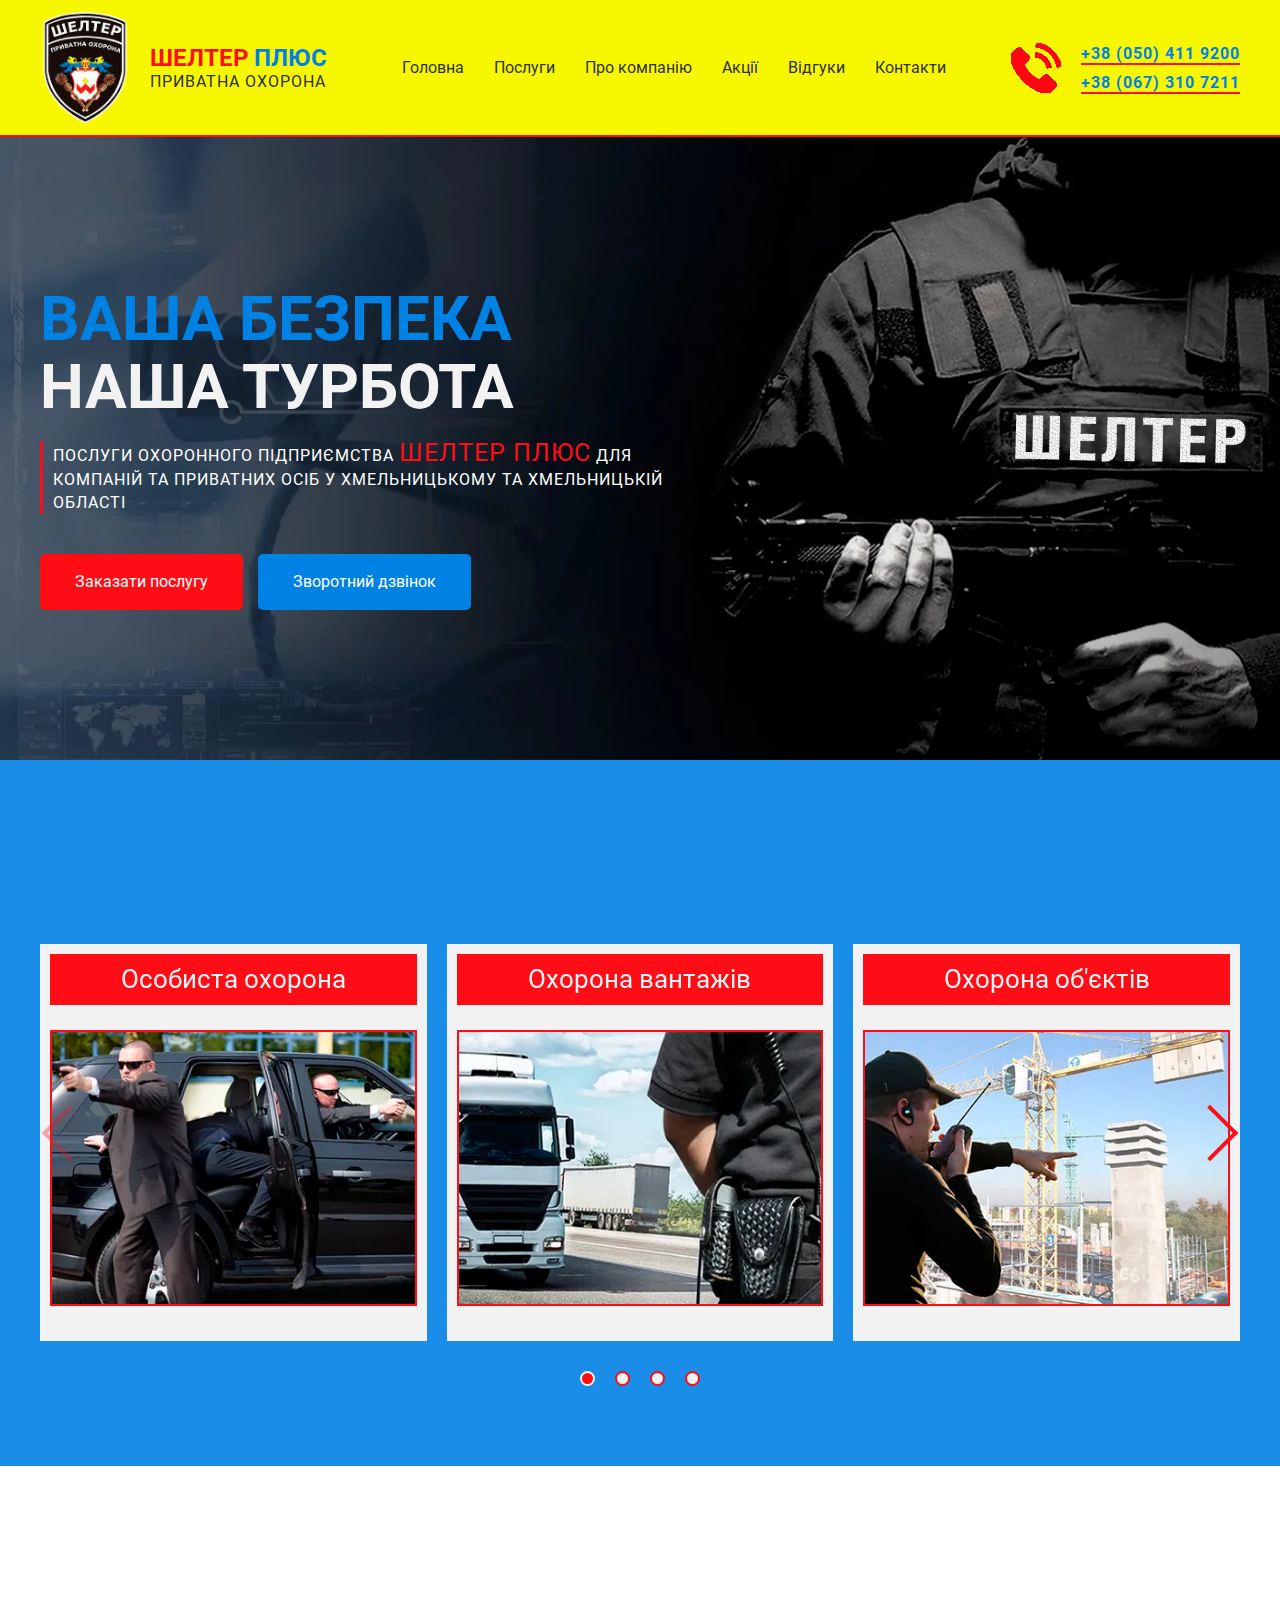
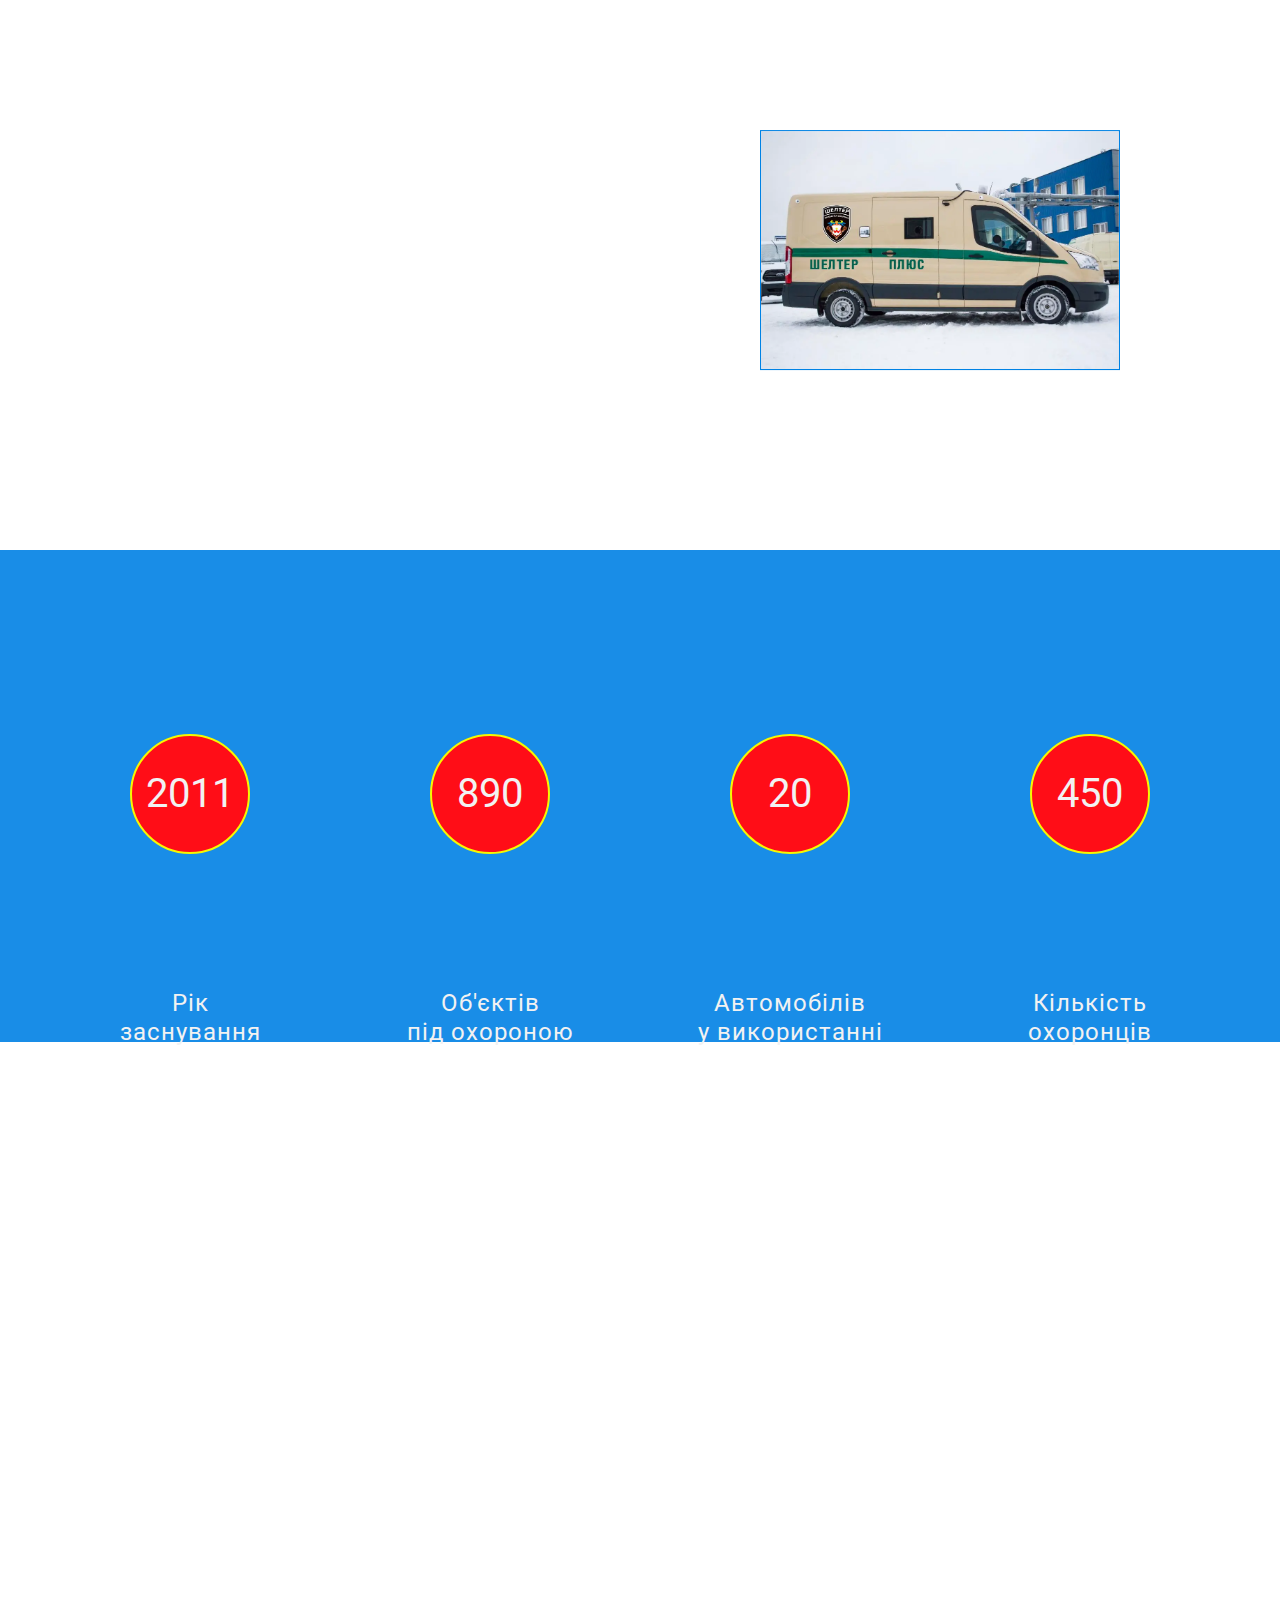
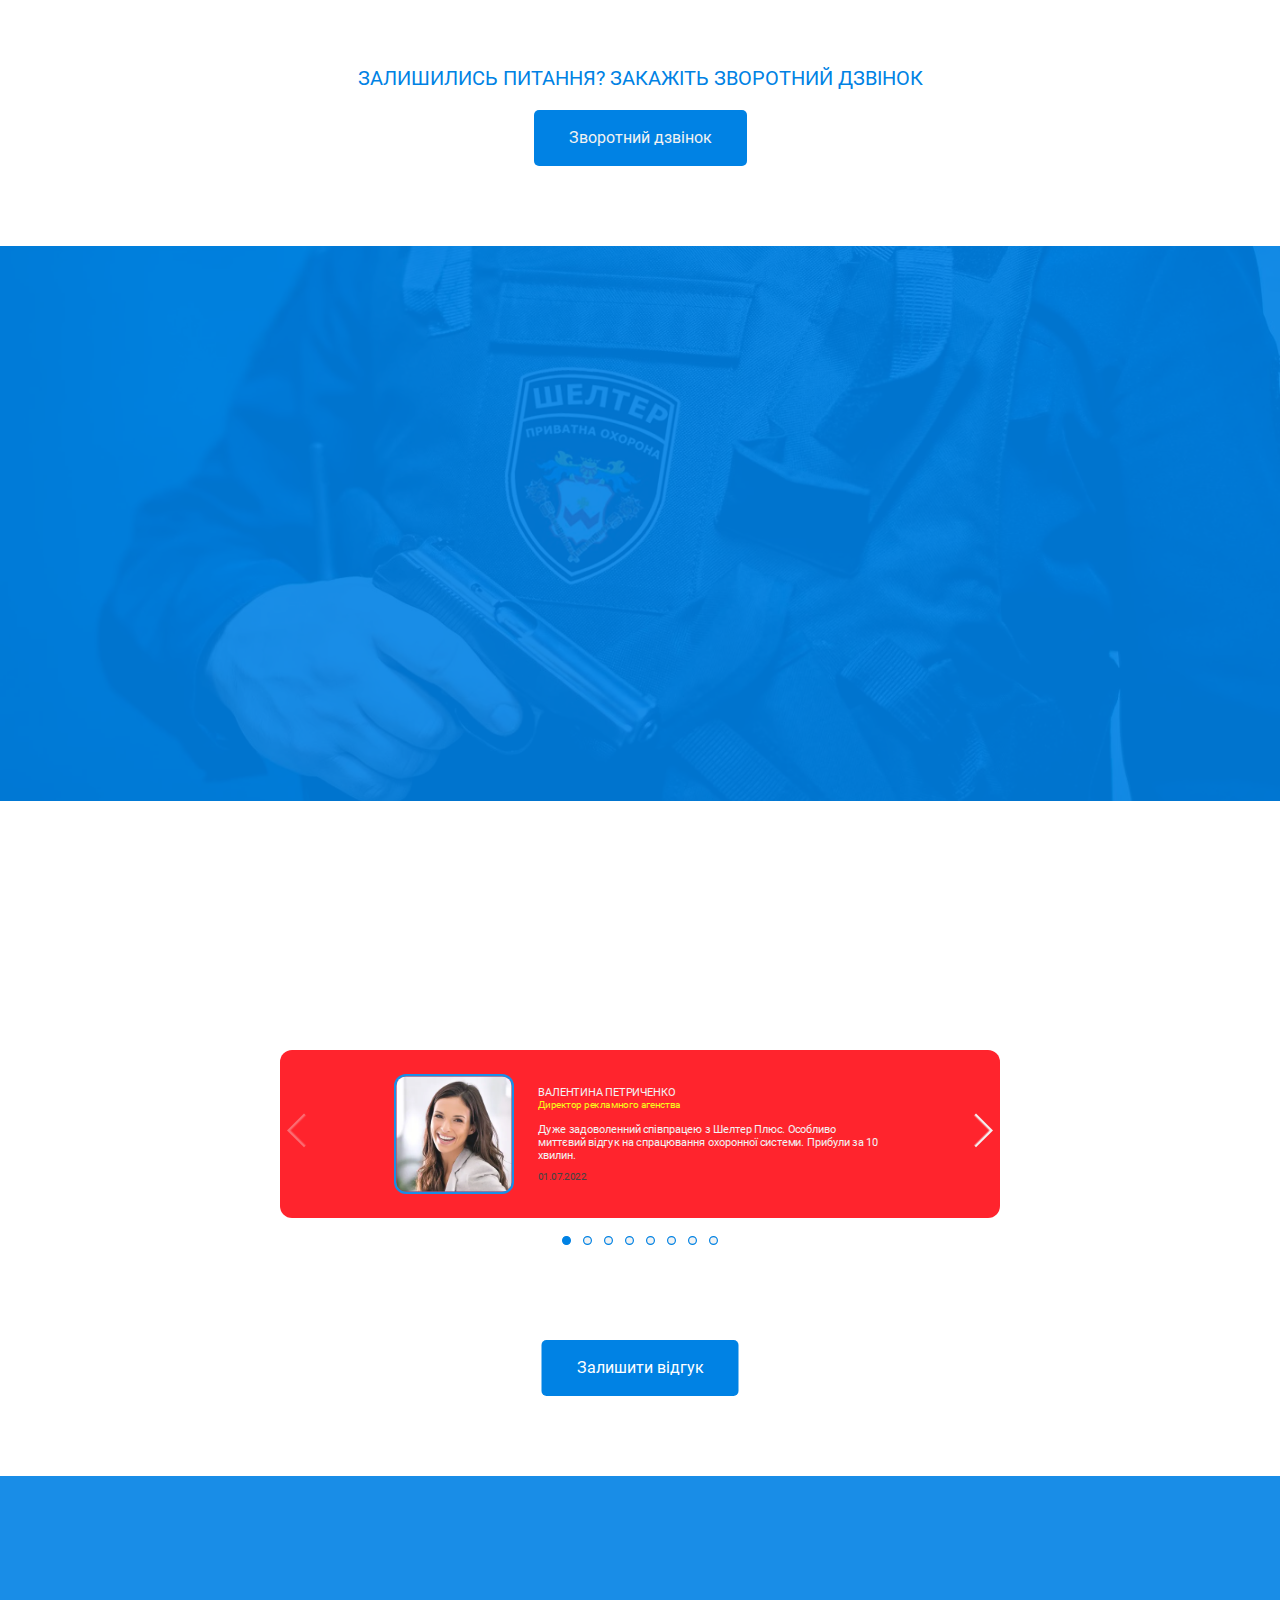
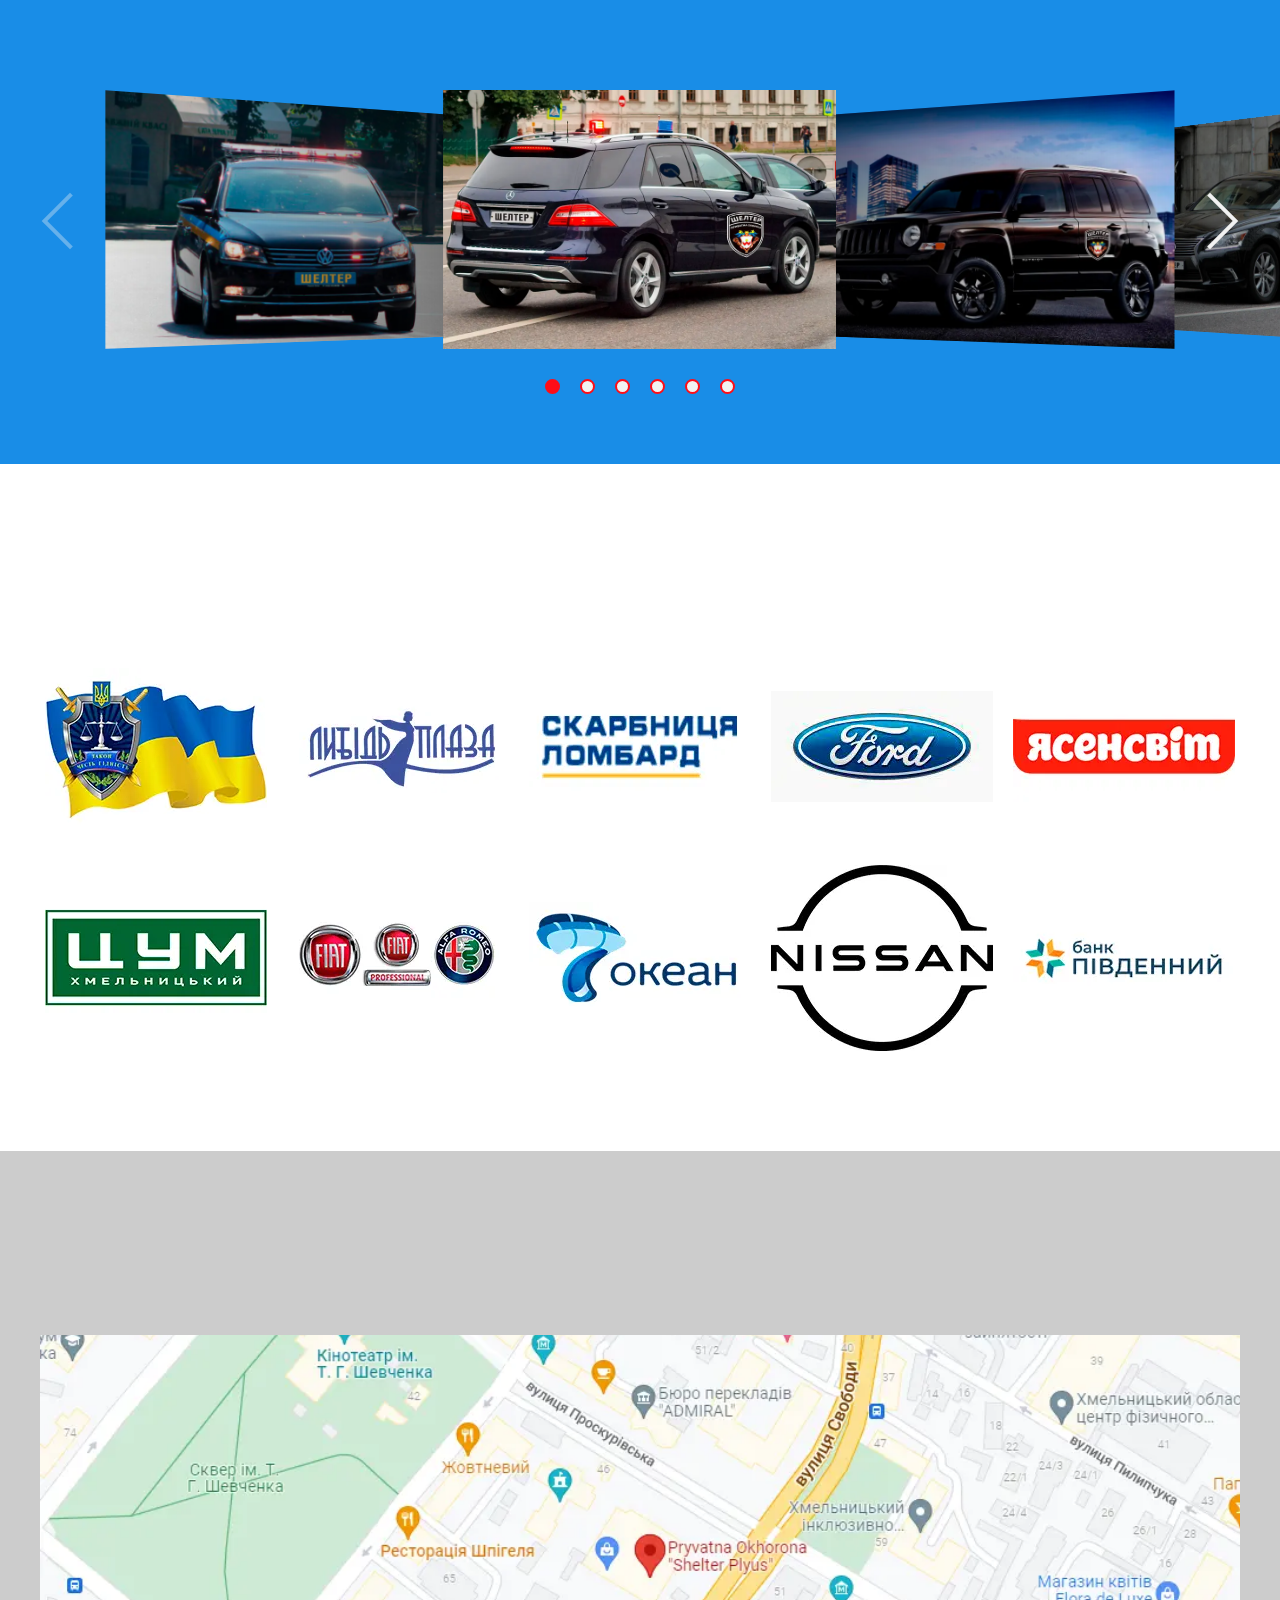
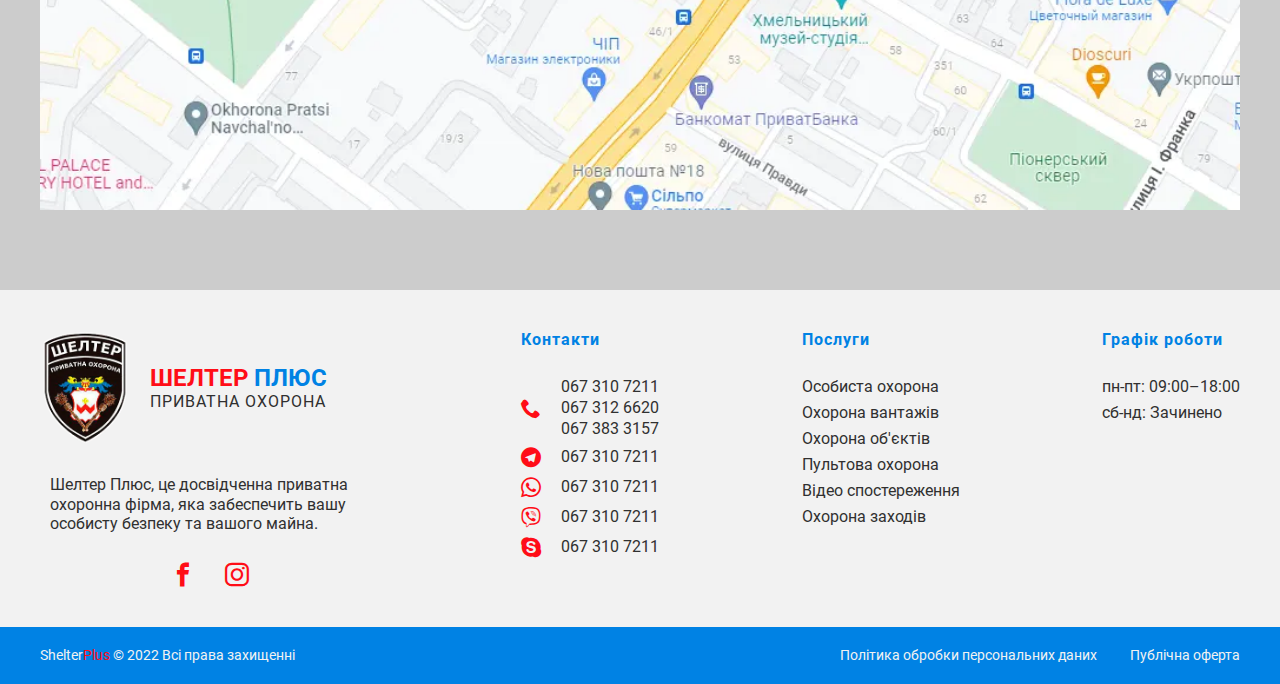
==== commit c7d17dd2: "shelter v8" ====
--- a/index.html
+++ b/index.html
@@ -6,7 +6,7 @@
 	<meta charset="UTF-8">
 	<meta name="format-detection" content="telephone=no">
 	<!-- <style>body{opacity: 0;}</style> -->
-	<link rel="stylesheet" href="css/style.min.css?_v=20220722124719">
+	<link rel="stylesheet" href="css/style.min.css?_v=20220730213748">
 	<link rel="shortcut icon" href="favicon.ico">
 	<!-- <meta name="robots" content="noindex, nofollow"> -->
 	<meta name="viewport" content="width=device-width, initial-scale=1.0">
@@ -34,13 +34,13 @@
 								<li class="menu__item"><a href="index.html" class="menu__link">Головна</a></li>
 								<li class="menu__item"><a href="services.html" class="menu__link">Послуги</a></li>
 								<li class="menu__item"><a href="index.html#about" class="menu__link">Про компанію</a></li>
+								<li class="menu__item"><a href="stock.html" class="menu__link">Акції</a></li>
 								<li class="menu__item"><a href="index.html#reviews" class="menu__link">Відгуки</a></li>
 								<li class="menu__item"><a href="#footer" class="menu__link">Контакти</a></li>
 							</ul>
 						</nav>
-						<button type="button" class="menu__icon icon-menu"><span></span></button>
-					</div>
-					<div class="header__phone">
+					</div>
+					<div data-da=".menu__body,480" class="header__phone">
 						<div class="header__phone-icon">
 							<picture><source srcset="img/header/phone_icon_red.webp" type="image/webp"><img src="img/header/phone_icon_red.png" alt="Phone"></picture>
 						</div>
@@ -49,6 +49,7 @@
 							<a href="tel:0673107211" class="header__phone-number">+38 (067) 310 7211</a>
 						</div>
 					</div>
+					<button type="button" class="menu__icon icon-menu"><span></span></button>
 				</div>
 			</div>
 		</header>
@@ -88,7 +89,6 @@
 											<div class="inner-service__image">
 												<picture><source srcset="img/services/service-1.webp" type="image/webp"><img src="img/services/service-1.png" alt="Service"></picture>
 											</div>
-											<!-- <div class="inner-service__text">Надаємо професійну персональну охорону фізичних осіб. В <span>Шелтер Плюс</span> до роботи допускаються охоронці, які пройшли спеціальну підготовку. Індивідуальний підхід до кожного клієнта.</div> -->
 											<div class="services__column-button-wrap">
 												<a href="services.html" class="services__column-button">Детальніше</a>
 											</div>
@@ -102,7 +102,6 @@
 											<div class="inner-service__image">
 												<picture><source srcset="img/services/service-3.webp" type="image/webp"><img src="img/services/service-3.png" alt="Service"></picture>
 											</div>
-											<!-- <div class="inner-service__text">Наші охоронці забезпечать безпеку Вашого вантажу при його транспортуванні по території України. Нами накопичено багатий досвід охорони як автомобільних, так і залізничних перевезень. Супровід вантажів забезпечується охоронцями які отримали спеціальну підготовку.</div> -->
 											<div class="services__column-button-wrap">
 												<a href="services.html" class="services__column-button">Детальніше</a>
 											</div>
@@ -116,7 +115,6 @@
 											<div class="inner-service__image">
 												<picture><source srcset="img/services/service-6.webp" type="image/webp"><img src="img/services/service-6.png" alt="Service"></picture>
 											</div>
-											<!-- <div class="inner-service__text">Охорона об'єктів - це комплекс заходів, спрямований на захист співробітників, приватної власності, товарів та устаткування. Звернувшись в компанію <span>Шелтер Плюс</span>, ви отримаєте повний комплекс охоронних заходів цілодобової охорони.</div> -->
 											<div class="services__column-button-wrap">
 												<a href="services.html" class="services__column-button">Детальніше</a>
 											</div>
@@ -130,7 +128,6 @@
 											<div class="inner-service__image">
 												<picture><source srcset="img/services/service-8.webp" type="image/webp"><img src="img/services/service-8.png" alt="Service"></picture>
 											</div>
-											<!-- <div class="inner-service__text">Команда <span>Шелтер Плюс</span> забезпечує централізовану пультову охорону об'єктів усіх форм власності та будь-якого ступеня складності, використовуючи розробку, проектування, монтаж і інженерний супровід охоронної, пожежної і тривожної сигналізації.</div> -->
 											<div class="services__column-button-wrap">
 												<a href="services.html" class="services__column-button">Детальніше</a>
 											</div>
@@ -144,7 +141,6 @@
 											<div class="inner-service__image">
 												<picture><source srcset="img/services/service-11.webp" type="image/webp"><img src="img/services/service-11.png" alt="Service"></picture>
 											</div>
-											<!-- <div class="inner-service__text">Ми встановлюєм сучасні системи відеоспостереження. У будь-який час доби вам будуть доступні відео зі всіх камер спостереження. При проникненні на об'єкт, спрацьовує сигналізація і на місце події вирушить наша група швидкого реагування.</div> -->
 											<div class="services__column-button-wrap">
 												<a href="services.html" class="services__column-button">Детальніше</a>
 											</div>
@@ -158,7 +154,6 @@
 											<div class="inner-service__image">
 												<picture><source srcset="img/services/service-15.webp" type="image/webp"><img src="img/services/service-15.png" alt="Service"></picture>
 											</div>
-											<!-- <div class="inner-service__text">Наша компанія <span>Шелтер Плюс</span> надає комплексний професійний захист масових заходів. Також ми співпрацюємо зі службами поліції, пожежної охорони та службою швидкої допомоги.</div> -->
 											<div class="services__column-button-wrap">
 												<a href="services.html" class="services__column-button">Детальніше</a>
 											</div>
@@ -166,12 +161,10 @@
 									</div>
 								</div>
 							</div>
-							<!-- Если нужна пагинация -->
 							<div class="services__pagination swiper-pagination"></div>
 						</div>
 					</div>
 				</div>
-				<!-- Если нужна навигация (влево/вправо) -->
 				<button type="button" class="services__button-prev swiper-button-prev"></button>
 				<button type="button" class="services__button-next swiper-button-next"></button>
 			</section>
@@ -237,7 +230,7 @@
 			<section class="page__question question">
 				<div class="question__container">
 					<div class="question__body">
-						<h2 class="question__title title-h2 _anim-items">Поширені запитання та відповіді</h2>
+						<h2 class="question__title title-h2 _anim-items">Запитання та відповіді</h2>
 						<div data-spollers data-one-spoller class="spollers _anim-items">
 							<div class="spollers__item">
 								<button type="button" data-spoller class="spollers__title">Де знаходиться охоронна фірма Шелтер Плюс у Хмельницькому?</button>
@@ -806,22 +799,26 @@
 			<div class="popup__content popup5__content">
 				<div class="popup-5__button-wrap">
 					<button data-close type="button" class="popup__close">
-						<img src="img/popups/popup5/popup-5-cross.svg" alt="Cross">
+						<picture><source srcset="img/popups/popup5/popup-5-cross6.webp" type="image/webp"><img src="img/popups/popup5/popup-5-cross6.png" alt="Cross"></picture>
 					</button>
 				</div>
 				<div class="popup__text popup5__text">
-					<p>Руслан, це вікно для акції.</p>
-					<p>Для теста воно автоматично відкривається кожних 20 секунд.</p>
-					<p>Мені потрібен текст для акції - яка скидка, якій термін і за що?</p>
-					<p>Наприклад: Якщо закажити послугу до (дата)<br>то на 6 місяців абонплата мінус 15%</p>
-					<p>Чи щось таке...</p>
-
+					<div class="popup5__image">
+						<picture><source srcset="img/popups/popup5/sale3.webp" type="image/webp"><img src="img/popups/popup5/sale3.jpg" alt="Sale"></picture>
+					</div>
+					<h2 class="popup5__content-title">Акція</h2>
+					<div class="popup5__content-text">
+						Знижки на всі види послуг - 10%. Ознайомтесь з умовами. Щоб взнати подробиці, клацніть на кнопку "Дитальніше".
+					</div>
+					<div class="popup5__action-button-wrap">
+						<a href="stock.html" class="popup5__action-button">Детальніше</a>
+					</div>
 				</div>
 			</div>
 		</div>
 	</div>
-	<script src="https://unpkg.com/swiper@8/swiper-bundle.min.js?_v=20220722124719"></script>
-	<script src="js/app.min.js?_v=20220722124719"></script>
+	<script src="https://unpkg.com/swiper@8/swiper-bundle.min.js?_v=20220730213748"></script>
+	<script src="js/app.min.js?_v=20220730213748"></script>
 </body>
 
 </html>--- a/css/style.min.css
+++ b/css/style.min.css
@@ -1 +1 @@
-@charset "UTF-8";@font-face{font-family:icons;font-display:swap;src:url(../fonts/icons.woff2) format("woff2"),url(../fonts/icons.woff) format("woff");font-weight:400;font-style:normal}@font-face{font-family:Roboto;font-display:swap;src:url(../fonts/Roboto-Black.woff2) format("woff2"),url(../fonts/Roboto-Black.woff) format("woff");font-weight:900;font-style:normal}@font-face{font-family:Roboto;font-display:swap;src:url(../fonts/Roboto-Bold.woff2) format("woff2"),url(../fonts/Roboto-Bold.woff) format("woff");font-weight:700;font-style:normal}@font-face{font-family:Roboto;font-display:swap;src:url(../fonts/Roboto-Italic.woff2) format("woff2"),url(../fonts/Roboto-Italic.woff) format("woff");font-weight:400;font-style:normal}@font-face{font-family:Roboto;font-display:swap;src:url(../fonts/Roboto-Medium.woff2) format("woff2"),url(../fonts/Roboto-Medium.woff) format("woff");font-weight:500;font-style:normal}@font-face{font-family:Roboto;font-display:swap;src:url(../fonts/Roboto-Regular.woff2) format("woff2"),url(../fonts/Roboto-Regular.woff) format("woff");font-weight:400;font-style:normal}[class*=_icon-]:before{font-family:icons;font-style:normal;font-weight:400;font-variant:normal;text-transform:none;line-height:1;-webkit-font-smoothing:antialiased;-moz-osx-font-smoothing:grayscale}[class*=_icon-]:before{display:block}._icon-viber:before{content:"\e900"}._icon-coin-dollar:before{content:"\e93b"}._icon-phone:before{content:"\e942"}._icon-location:before{content:"\e948"}._icon-user-check:before{content:"\e975"}._icon-user-tie:before{content:"\e976"}._icon-cog:before{content:"\e994"}._icon-rocket:before{content:"\e9a5"}._icon-star-full:before{content:"\e9d9"}._icon-mail:before{content:"\ea84"}._icon-facebook:before{content:"\ea90"}._icon-instagram:before{content:"\ea92"}._icon-whatsapp:before{content:"\ea93"}._icon-telegram:before{content:"\ea95"}._icon-skype:before{content:"\eac5"}*{padding:0;margin:0;border:0}*,:after,:before{-webkit-box-sizing:border-box;box-sizing:border-box}body,html{height:100%;min-width:320px}body{color:#303030;line-height:1;font-family:Roboto;font-size:1rem;-ms-text-size-adjust:100%;-moz-text-size-adjust:100%;-webkit-text-size-adjust:100%;-webkit-font-smoothing:antialiased;-moz-osx-font-smoothing:grayscale}button,input,textarea{font-family:Roboto;font-size:inherit}button{cursor:pointer;color:inherit;background-color:inherit}a{color:inherit}a:link,a:visited{text-decoration:none}a:hover{text-decoration:none}ul li{list-style:none}img{vertical-align:top}h1,h2,h3,h4,h5,h6{font-weight:inherit;font-size:inherit}.lock body{overflow:hidden;-ms-touch-action:none;touch-action:none}.wrapper{min-height:100%;display:-webkit-box;display:-ms-flexbox;display:flex;-webkit-box-orient:vertical;-webkit-box-direction:normal;-ms-flex-direction:column;flex-direction:column;overflow:hidden}.wrapper>main{-webkit-box-flex:1;-ms-flex:1 1 auto;flex:1 1 auto}.wrapper>*{min-width:0}[class*=__container]{max-width:75rem;-webkit-box-sizing:content-box;box-sizing:content-box;margin:0 auto;padding:0 .9375rem}.select{position:relative}.select__body{position:relative}.select__title{color:inherit;text-align:left;border:1px solid #d9d9d9;background-color:#fff;cursor:pointer;width:100%;border-radius:4px}.select__value{display:-webkit-box;display:-ms-flexbox;display:flex;-webkit-box-align:center;-ms-flex-align:center;align-items:center;height:1.875rem;padding:0 .9375rem;gap:.625rem}.select__value>*{-webkit-box-flex:1;-ms-flex:1 1 auto;flex:1 1 auto}.select__value:after{content:"";-ms-flex-item-align:stretch;-ms-grid-row-align:stretch;align-self:stretch;-webkit-box-flex:0;-ms-flex:0 0 10px;flex:0 0 10px;-webkit-transition:all .3s ease 0s;-o-transition:all .3s ease 0s;transition:all .3s ease 0s;display:-webkit-box;display:-ms-flexbox;display:flex;-webkit-box-pack:center;-ms-flex-pack:center;justify-content:center;-webkit-box-align:center;-ms-flex-align:center;align-items:center}._select-open .select__value:after{-webkit-transform:rotate(-180deg);-ms-transform:rotate(-180deg);transform:rotate(-180deg)}.select__value._select-pseudo-label::before{content:attr(data-pseudo-label);opacity:.5}.select__text{-webkit-box-flex:1;-ms-flex:1 1 auto;flex:1 1 auto}.select__input{width:100%;background-color:transparent;height:100%}.select__options{color:#000;position:absolute;top:29px;border-radius:0 0 4px 4px;min-width:100%;left:0;background-color:#fff;border-top:0;border:1px solid #d9d9d9;border-top:0;padding:10px 0 5px 0}.select__scroll{overflow-y:auto;overflow-x:hidden;max-height:200px}.select__option{width:100%;text-align:left;cursor:pointer;padding:5px 15px;color:inherit}.select__option._select-selected{background-color:#eee}.select__row{display:-webkit-inline-box;display:-ms-inline-flexbox;display:inline-flex;-webkit-box-align:center;-ms-flex-align:center;align-items:center}.select._select-open{z-index:5}._select-tag{cursor:pointer}[class*=-ibg]{position:relative}[class*=-ibg] img{position:absolute;width:100%;height:100%;top:0;left:0;-o-object-fit:cover;object-fit:cover}[class*=-ibg_contain] img{-o-object-fit:contain;object-fit:contain}.popup__close{outline:0}.title-h2{font-weight:400;font-size:45px;line-height:120%;text-align:center;color:#ff0d17;padding-top:80px;margin-bottom:50px;-webkit-transform:translate(0,80%);-ms-transform:translate(0,80%);transform:translate(0,80%);opacity:0;-webkit-transition:all .8s ease 0s;-o-transition:all .8s ease 0s;transition:all .8s ease 0s}.title-h2._active{-webkit-transform:translate(0,0);-ms-transform:translate(0,0);transform:translate(0,0);opacity:1}.title-h2-services{font-weight:400;font-size:45px;line-height:120%;text-align:center;margin-bottom:25px;-webkit-transform:translate(0,80%);-ms-transform:translate(0,80%);transform:translate(0,80%);opacity:0;-webkit-transition:all .8s ease 0s;-o-transition:all .8s ease 0s;transition:all .8s ease 0s}.title-h2-services._active{-webkit-transform:translate(0,0);-ms-transform:translate(0,0);transform:translate(0,0);opacity:1}._image-services{-webkit-transform:scale(0);-ms-transform:scale(0);transform:scale(0);-webkit-transition:all .8s ease 0s;-o-transition:all .8s ease 0s;transition:all .8s ease 0s}._image-services._active{-webkit-transform:scale(1);-ms-transform:scale(1);transform:scale(1)}.title-h2-services-org{color:#ff0d17}.title-h2-services-bluer{color:#0082e4}.button-services{color:#fff;padding:20px 35px;border-radius:5px;text-align:center;margin:20px auto 0 auto}._btn-org{background:#ff0d17}._btn-org:hover{background:#ea7d80}._btn-bluer{background:#0082e4}._btn-bluer:hover{background:#6ab1e8}.title-h3{font-weight:400;font-size:26px;line-height:120%;text-align:center;color:#f2f2f2;margin-bottom:25px;padding:10px 5px}.header{position:fixed;width:100%;background:#f7f800;z-index:10;border-bottom:2px solid #ff0d17}.header__body{display:-webkit-box;display:-ms-flexbox;display:flex;-webkit-box-pack:justify;-ms-flex-pack:justify;justify-content:space-between;-webkit-box-align:center;-ms-flex-align:center;align-items:center;padding:10px 0}.header__logo a{display:-webkit-box;display:-ms-flexbox;display:flex;-webkit-box-align:center;-ms-flex-align:center;align-items:center}.header__logo-image{margin-right:20px;max-width:90px}.header__logo-image img{width:100%}.header__logo-text{font-weight:700;font-size:24px;line-height:28px;color:#ff0d17;white-space:nowrap;text-transform:uppercase}.header__logo-text span{color:#0082e4}.header__logo-subtext{font-weight:400;font-size:16px;line-height:19px;letter-spacing:1px;color:#303030}.header__phone{display:-webkit-box;display:-ms-flexbox;display:flex;-webkit-box-align:center;-ms-flex-align:center;align-items:center}.header__phone-wrap{display:-webkit-box;display:-ms-flexbox;display:flex;-webkit-box-orient:vertical;-webkit-box-direction:normal;-ms-flex-direction:column;flex-direction:column}.header__phone-wrap a:last-child{padding:10px 0 0 0}.header__phone-icon{margin:0 20px}.header__phone-number{font-weight:700;font-size:16px;line-height:19px;letter-spacing:1px;color:#0082e4;-webkit-text-decoration-line:underline!important;text-decoration-line:underline!important;text-underline-offset:4px!important;text-decoration-thickness:2px!important;-webkit-text-decoration-color:#ff0d17!important;text-decoration-color:#ff0d17!important;white-space:nowrap}.menu__list{display:-webkit-box;display:-ms-flexbox;display:flex;-ms-flex-wrap:wrap;flex-wrap:wrap}.menu__item{margin:3px 0 3px 30px}.menu__link{font-weight:400;font-size:16px;line-height:19px;color:#303030}.menu__link:hover{-webkit-text-decoration-line:underline;text-decoration-line:underline;text-underline-offset:3px;text-decoration-thickness:2px;-webkit-text-decoration-color:#ff0d17;text-decoration-color:#ff0d17}.icon-menu{display:none}.main{margin-top:135px}.main img{z-index:-1}.main__body{padding-bottom:150px}.main__title{font-weight:700;font-size:62px;line-height:110%;color:#0082e4;padding-top:150px;margin-bottom:20px;text-transform:uppercase;-webkit-transform:translate(0,80%);-ms-transform:translate(0,80%);transform:translate(0,80%);opacity:0;-webkit-transition:all .8s ease 0s;-o-transition:all .8s ease 0s;transition:all .8s ease 0s}.main__title._active{-webkit-transform:translate(0,0);-ms-transform:translate(0,0);transform:translate(0,0);opacity:1}.main__title span{color:#f2f2f2}.main__subtitle{font-weight:400;font-size:16px;line-height:145%;letter-spacing:1px;color:#fff;max-width:700px;margin-bottom:40px;padding-left:10px;text-transform:uppercase;border-left:3px solid #ff0d17;-webkit-transform:translate(0,120%);-ms-transform:translate(0,120%);transform:translate(0,120%);opacity:0;-webkit-transition:all .8s ease 0s;-o-transition:all .8s ease 0s;transition:all .8s ease 0s}.main__subtitle._active{-webkit-transform:translate(0,0);-ms-transform:translate(0,0);transform:translate(0,0);opacity:1;-webkit-transition:all .8s ease 0,4s;-o-transition:all .8s ease 0,4s;transition:all .8s ease 0,4s}.main__subtitle span{font-size:25px;color:#ff0d17}.main__buttons{display:-webkit-box;display:-ms-flexbox;display:flex;text-align:center;color:#fff}.main__button-servce{background:#ff0d17;-webkit-transition:background .3s ease 0s;-o-transition:background .3s ease 0s;transition:background .3s ease 0s}.main__button-call{background:#0082e4;-webkit-transition:background .3s ease 0s;-o-transition:background .3s ease 0s;transition:background .3s ease 0s}.main__button-servce:hover{background:#ea7d80}.main__button-call:hover{background:#6ab1e8}.main__button-call,.main__button-servce{padding:20px 35px;margin-right:15px;border-radius:5px}.services{background:rgba(0,129,228,.9);position:relative}.services__body{padding-bottom:80px}.services__slide{height:100%}.services__column{height:100%}.services__column-button-wrap{text-align:center}.services__column-button{color:#f2f2f2;background:#ff0d17;padding:10px 20px;display:-webkit-inline-box;display:-ms-inline-flexbox;display:inline-flex;-webkit-box-pack:center;-ms-flex-pack:center;justify-content:center;-webkit-box-align:center;-ms-flex-align:center;align-items:center;border-radius:5px}.services__inner{position:relative;height:100%;display:-webkit-box;display:-ms-flexbox;display:flex;-webkit-box-orient:vertical;-webkit-box-direction:normal;-ms-flex-direction:column;flex-direction:column}.services__pagination{display:-webkit-box;display:-ms-flexbox;display:flex;-webkit-box-pack:center;-ms-flex-pack:center;justify-content:center;-webkit-column-gap:20px;-moz-column-gap:20px;column-gap:20px}.services__pagination .swiper-pagination-bullet{position:relative;height:15px;width:15px;border-radius:50%;background:#f2f2f2;margin-top:30px;border:2px solid #ff0d17;cursor:pointer}.services__pagination .swiper-pagination-bullet-active{background:#ff0d17;border:2px solid #f2f2f2;cursor:auto;pointer-events:none}@supports (left:clamp(2.5rem ,-13.474025974rem + 20.7792207792vw ,12.5rem)){.services__button-prev{left:clamp(2.5rem ,-13.474025974rem + 20.7792207792vw ,12.5rem)}}@supports not (left:clamp(2.5rem ,-13.474025974rem + 20.7792207792vw ,12.5rem)){.services__button-prev{left:calc(2.5rem + 10 * (100vw - 76.875rem)/ 48.125)}}.services__button-prev.swiper-button-disabled{opacity:.35;cursor:auto;pointer-events:none}@supports (right:clamp(2.5rem ,-13.474025974rem + 20.7792207792vw ,12.5rem)){.services__button-next{right:clamp(2.5rem ,-13.474025974rem + 20.7792207792vw ,12.5rem)}}@supports not (right:clamp(2.5rem ,-13.474025974rem + 20.7792207792vw ,12.5rem)){.services__button-next{right:calc(2.5rem + 10 * (100vw - 76.875rem)/ 48.125)}}.services__button-next.swiper-button-disabled{opacity:.35;cursor:auto;pointer-events:none}.services__button-next,.services__button-prev{position:absolute;top:50%;width:40px;height:40px;border-top:4px solid #ff0d17;border-right:4px solid #ff0d17;display:inline-block;background:0 0}.services__button-prev{-webkit-transform:rotate(-135deg);-ms-transform:rotate(-135deg);transform:rotate(-135deg)}.services__button-next{-webkit-transform:rotate(45deg);-ms-transform:rotate(45deg);transform:rotate(45deg)}.inner-service{background:#f2f2f2;padding:10px 10px}.inner-service__title{background:#ff0d17}.inner-service__image{border:2px solid #ff0d17;margin-bottom:25px}.inner-service__image img{max-width:100%}.inner-service__text{-webkit-box-flex:1;-ms-flex:1 1 auto;flex:1 1 auto;font-weight:400;font-size:16px;line-height:120%;color:#303030}.inner-service__text span{font-weight:600;color:#ff0d17;text-transform:uppercase}.about__body{padding-bottom:100px}.about__content{display:-webkit-box;display:-ms-flexbox;display:flex;-webkit-box-pack:justify;-ms-flex-pack:justify;justify-content:space-between}.about__text{-webkit-box-flex:0;-ms-flex:0 1 50%;flex:0 1 50%;font-weight:400px;font-size:16px;line-height:120%;color:#303030;padding-right:40px}.about__text-item{overflow:hidden}.about__text p{margin-bottom:20px}.about__text p span{font-weight:600;color:#0082e4;text-transform:uppercase}.about ._anim-show{-webkit-transform:translate(0,140%);-ms-transform:translate(0,140%);transform:translate(0,140%);opasity:0;-webkit-transition:all .8s ease 0s;-o-transition:all .8s ease 0s;transition:all .8s ease 0s}.about ._active ._anim-show,.about ._anim-show._active{-webkit-transform:translate(0,0);-ms-transform:translate(0,0);transform:translate(0,0);opasity:1}.about__image{-webkit-box-flex:0;-ms-flex:0 1 50%;flex:0 1 50%;-webkit-transform:scale(0);-ms-transform:scale(0);transform:scale(0);-webkit-transition:all .8s ease 0s;-o-transition:all .8s ease 0s;transition:all .8s ease 0s}.about__image._active{-webkit-transform:scale(1);-ms-transform:scale(1);transform:scale(1)}.about__image img{-o-object-fit:cover;object-fit:cover;border:2px solid #0082e4;width:100%;min-height:100%}.progress{background:rgba(0,129,228,.9)}.progress__row{display:-webkit-box;display:-ms-flexbox;display:flex;-ms-flex-pack:distribute;justify-content:space-around;padding-bottom:100px}.progress__wrap-counter{text-align:center;-webkit-box-flex:0;-ms-flex:0 1 25%;flex:0 1 25%}.progress__counter-text{text-align:center;-webkit-transform:translate(0,120%);-ms-transform:translate(0,120%);transform:translate(0,120%);-webkit-transition:all .8s ease 0s;-o-transition:all .8s ease 0s;transition:all .8s ease 0s}.progress__counter-text._active{-webkit-transform:translate(0,0);-ms-transform:translate(0,0);transform:translate(0,0)}.progress__wrap-counter span{font-weight:400;font-size:24px;line-height:120%;letter-spacing:1px;color:#f2f2f2;display:inline-block;padding-top:30px}.progress__counter{font-weight:400;font-size:40px;height:120px;width:120px;color:#f2f2f2;background:#ff0d17;border:2px solid #f7f800;border-radius:50%;padding-top:38px;margin:0 auto;text-align:center}.question__body{padding-bottom:80px}.spollers{display:-ms-grid;display:grid;gap:15px;margin-bottom:50px}.spollers._active .spollers__item:nth-child(1){-webkit-transition:all .8s ease 0s;-o-transition:all .8s ease 0s;transition:all .8s ease 0s}.spollers._active .spollers__item:nth-child(2){-webkit-transition:all .8s ease .4s;-o-transition:all .8s ease .4s;transition:all .8s ease .4s}.spollers._active .spollers__item:nth-child(3){-webkit-transition:all .8s ease .6s;-o-transition:all .8s ease .6s;transition:all .8s ease .6s}.spollers._active .spollers__item:nth-child(4){-webkit-transition:all .8s ease .8s;-o-transition:all .8s ease .8s;transition:all .8s ease .8s}.spollers._active .spollers__item:nth-child(5){-webkit-transition:all .8s ease 1s;-o-transition:all .8s ease 1s;transition:all .8s ease 1s}.spollers._active .spollers__item{-webkit-transform:translate(0,0);-ms-transform:translate(0,0);transform:translate(0,0)}.spollers__item{font-size:1.25rem;-webkit-transform:translate(-130%,0);-ms-transform:translate(-130%,0);transform:translate(-130%,0);-webkit-transition:all .3s ease 0s;-o-transition:all .3s ease 0s;transition:all .3s ease 0s}.spollers__title{width:100%;cursor:default;text-align:left;color:#f2f2f2;border:1px solid #eee;padding:1.25rem .9375rem;border-radius:.3125rem;position:relative;background:#ff0d17}._spoller-init .spollers__title{cursor:pointer}._spoller-init .spollers__title::after,._spoller-init .spollers__title::before{content:"";position:absolute;right:10px;top:50%;background:#f2f2f2;height:2px;width:15px;-webkit-transition:-webkit-transform .5s ease 0s;transition:-webkit-transform .5s ease 0s;-o-transition:transform .5s ease 0s;transition:transform .5s ease 0s;transition:transform .5s ease 0s,-webkit-transform .5s ease 0s}._spoller-init .spollers__title::before{-webkit-transform:translate(-75%,-50%) rotate(40deg);-ms-transform:translate(-75%,-50%) rotate(40deg);transform:translate(-75%,-50%) rotate(40deg)}._spoller-init .spollers__title::after{-webkit-transform:translate(0,-50%) rotate(-40deg);-ms-transform:translate(0,-50%) rotate(-40deg);transform:translate(0,-50%) rotate(-40deg)}._spoller-init .spollers__title._spoller-active::before{-webkit-transform:translateX(-75%) rotate(-40deg);-ms-transform:translateX(-75%) rotate(-40deg);transform:translateX(-75%) rotate(-40deg);background:#f2f2f2}._spoller-init .spollers__title._spoller-active::after{-webkit-transform:rotate(40deg);-ms-transform:rotate(40deg);transform:rotate(40deg);background:#f2f2f2}.spollers__body{padding:1.25rem;border-radius:.3125rem;border:1px solid #eee}.question__content-bottom{display:-webkit-box;display:-ms-flexbox;display:flex;-webkit-box-orient:vertical;-webkit-box-direction:normal;-ms-flex-direction:column;flex-direction:column;-webkit-box-align:center;-ms-flex-align:center;align-items:center}.question__title-bottom{font-weight:400;font-size:20px;line-height:120%;color:#0082e4;text-transform:uppercase;margin-bottom:20px}.question__button-call{background:#0082e4;-webkit-transition:background .3s ease 0s;-o-transition:background .3s ease 0s;transition:background .3s ease 0s;padding:20px 35px;border-radius:5px;color:#f2f2f2}.question__button-call:hover{background:#6ab1e8}.choosse{background:rgba(0,129,228,.9)}.choosse img{z-index:-1}.choosse__title{margin-bottom:0}.choosse__subtitle{font-weight:400;font-size:45px;line-height:120%;text-align:center;color:#ff0d17;text-transform:uppercase;margin-bottom:80px;-webkit-transform:translate(0,80%);-ms-transform:translate(0,80%);transform:translate(0,80%);opacity:0;-webkit-transition:all .8s ease 0s;-o-transition:all .8s ease 0s;transition:all .8s ease 0s}.choosse__subtitle._active{-webkit-transform:translate(0,0);-ms-transform:translate(0,0);transform:translate(0,0);opacity:1;-webkit-transition:all .8s ease .4s;-o-transition:all .8s ease .4s;transition:all .8s ease .4s}.choosse__columns{display:-webkit-box;display:-ms-flexbox;display:flex;-ms-flex-wrap:wrap;flex-wrap:wrap;margin:0 -30px}.choosse__column{-webkit-box-flex:0;-ms-flex:0 1 33.333%;flex:0 1 33.333%;padding:0 30px;margin-bottom:80px}.choosse__inner{display:-webkit-box;display:-ms-flexbox;display:flex;-webkit-box-align:center;-ms-flex-align:center;align-items:center;-webkit-transform:scale(0);-ms-transform:scale(0);transform:scale(0);-webkit-transition:all .8s ease 0s;-o-transition:all .8s ease 0s;transition:all .8s ease 0s}.choosse__inner._active{-webkit-transform:scale(1);-ms-transform:scale(1);transform:scale(1)}.choosse__image{font-size:55px;color:#ff0d17;margin-right:20px}.choosse__text{font-weight:400;font-size:20px;line-height:120%;color:#f2f2f2}.reviews__body{padding-bottom:80px}.reviews__slider{position:relative;-webkit-transform:scale(0);-ms-transform:scale(0);transform:scale(0);-webkit-transition:all .8s ease 0s;-o-transition:all .8s ease 0s;transition:all .8s ease 0s}.reviews__slider._active{-webkit-transform:scale(1);-ms-transform:scale(1);transform:scale(1)}.reviews__slide{padding:0 150px;background:#ff0d17;opacity:.9;border-radius:20px}.reviews__slide-inner{display:-webkit-box;display:-ms-flexbox;display:flex;-webkit-box-align:center;-ms-flex-align:center;align-items:center;padding:40px}.reviews__image{margin-right:40px}.reviews__image img{max-width:200px;border-radius:10%;border:4px solid #0082e4}.reviews__slide-name{font-weight:400;font-size:18px;line-height:120%;color:#f2f2f2;text-transform:uppercase}.reviews__slide-profetion{font-weight:400;font-size:16px;line-height:120%;color:#f7f800;margin-bottom:20px}.reviews__slide-text{font-weight:400;font-size:18px;line-height:120%;color:#f2f2f2;margin-bottom:15px}.reviews__slide-date{font-weight:400;font-size:16px;line-height:120%;color:#303030}.reviews__pagination{display:-webkit-box;display:-ms-flexbox;display:flex;-webkit-box-pack:center;-ms-flex-pack:center;justify-content:center;-webkit-column-gap:20px;-moz-column-gap:20px;column-gap:20px}.reviews__pagination .swiper-pagination-bullet{position:relative;height:15px;width:15px;border-radius:50%;background:#f2f2f2;margin-top:30px;border:2px solid #0082e4;cursor:pointer}.reviews__pagination .swiper-pagination-bullet-active{background:#0082e4;cursor:auto;pointer-events:none}.reviews__button-prev{-webkit-transform:rotate(-135deg);-ms-transform:rotate(-135deg);transform:rotate(-135deg)}@supports (left:clamp(0.625rem ,-2.3554225555rem + 4.807230074vw ,1.25rem)){.reviews__button-prev{left:clamp(.625rem ,-2.3554225555rem + 4.807230074vw ,1.25rem)}}@supports not (left:clamp(0.625rem ,-2.3554225555rem + 4.807230074vw ,1.25rem)){.reviews__button-prev{left:calc(.625rem + .625 * (100vw - 61.99875rem)/ 13.00125)}}.reviews__button-prev.swiper-button-disabled{opacity:.35;cursor:auto;pointer-events:none}.reviews__button-next{-webkit-transform:rotate(45deg);-ms-transform:rotate(45deg);transform:rotate(45deg)}@supports (right:clamp(0.625rem ,-2.3554225555rem + 4.807230074vw ,1.25rem)){.reviews__button-next{right:clamp(.625rem ,-2.3554225555rem + 4.807230074vw ,1.25rem)}}@supports not (right:clamp(0.625rem ,-2.3554225555rem + 4.807230074vw ,1.25rem)){.reviews__button-next{right:calc(.625rem + .625 * (100vw - 61.99875rem)/ 13.00125)}}.reviews__button-next.swiper-button-disabled{opacity:.35;cursor:auto;pointer-events:none}.reviews__button-next,.reviews__button-prev{position:absolute;top:35%;width:40px;height:40px;border-top:4px solid #f2f2f2;border-right:4px solid #f2f2f2;display:inline-block;background:0 0}.reviews__button{display:inline-block;position:relative;left:50%;-webkit-transform:translate(-50%);-ms-transform:translate(-50%);transform:translate(-50%);padding-top:30px}.reviews__button-message{background:#0082e4;-webkit-transition:background .3s ease 0s;-o-transition:background .3s ease 0s;transition:background .3s ease 0s;padding:20px 35px;border-radius:5px;color:#fff}.reviews__button-message:hover{background:#6ab1e8}.gallery{background:rgba(0,129,228,.9)}.gallery__slider{position:relative;padding:30px 20px 70px 20px!important}.gallery__image{text-align:center}.gallery__image img{max-width:100%}.gallery__button-prev{-webkit-transform:rotate(-135deg);-ms-transform:rotate(-135deg);transform:rotate(-135deg)}@supports (left:clamp(0.625rem ,-11.2966902221rem + 19.2289202961vw ,3.125rem)){.gallery__button-prev{left:clamp(.625rem ,-11.2966902221rem + 19.2289202961vw ,3.125rem)}}@supports not (left:clamp(0.625rem ,-11.2966902221rem + 19.2289202961vw ,3.125rem)){.gallery__button-prev{left:calc(.625rem + 2.5 * (100vw - 61.99875rem)/ 13.00125)}}.gallery__button-prev.swiper-button-disabled{opacity:.35;cursor:auto;pointer-events:none}.gallery__button-next{-webkit-transform:rotate(45deg);-ms-transform:rotate(45deg);transform:rotate(45deg)}@supports (right:clamp(0.625rem ,-11.2966902221rem + 19.2289202961vw ,3.125rem)){.gallery__button-next{right:clamp(.625rem ,-11.2966902221rem + 19.2289202961vw ,3.125rem)}}@supports not (right:clamp(0.625rem ,-11.2966902221rem + 19.2289202961vw ,3.125rem)){.gallery__button-next{right:calc(.625rem + 2.5 * (100vw - 61.99875rem)/ 13.00125)}}.gallery__button-next.swiper-button-disabled{opacity:.35;cursor:auto;pointer-events:none}.gallery__button-next,.gallery__button-prev{position:absolute;top:35%;width:40px;height:40px;border-top:4px solid #f2f2f2;border-right:4px solid #f2f2f2;display:inline-block;background:0 0;z-index:5}.gallery-pagination{display:-webkit-box;display:-ms-flexbox;display:flex;-webkit-box-pack:center;-ms-flex-pack:center;justify-content:center;-webkit-column-gap:20px;-moz-column-gap:20px;column-gap:20px}.gallery-pagination .swiper-pagination-bullet{position:relative;height:15px;width:15px;border-radius:50%;background:#f2f2f2;margin-top:30px;border:2px solid #ff0d17;cursor:pointer}.gallery-pagination .swiper-pagination-bullet-active{background:#ff0d17;cursor:auto;pointer-events:none}.swiper-3d,.swiper-3d.swiper-css-mode .swiper-wrapper{-webkit-perspective:1200px;perspective:1200px}.swiper-3d .swiper-cube-shadow,.swiper-3d .swiper-slide,.swiper-3d .swiper-slide-shadow,.swiper-3d .swiper-slide-shadow-bottom,.swiper-3d .swiper-slide-shadow-left,.swiper-3d .swiper-slide-shadow-right,.swiper-3d .swiper-slide-shadow-top,.swiper-3d .swiper-wrapper{-webkit-transform-style:preserve-3d;transform-style:preserve-3d}.swiper-3d .swiper-slide-shadow,.swiper-3d .swiper-slide-shadow-bottom,.swiper-3d .swiper-slide-shadow-left,.swiper-3d .swiper-slide-shadow-right,.swiper-3d .swiper-slide-shadow-top{position:absolute;left:0;top:0;width:100%;height:100%;pointer-events:none;z-index:10}.swiper-3d .swiper-slide-shadow{background:rgba(0,0,0,.15)}.swiper-3d .swiper-slide-shadow-left{background-image:-webkit-gradient(linear,right top,left top,from(rgba(0,0,0,.5)),to(rgba(0,0,0,0)));background-image:-o-linear-gradient(right,rgba(0,0,0,.5),rgba(0,0,0,0));background-image:linear-gradient(to left,rgba(0,0,0,.5),rgba(0,0,0,0))}.swiper-3d .swiper-slide-shadow-right{background-image:-webkit-gradient(linear,left top,right top,from(rgba(0,0,0,.5)),to(rgba(0,0,0,0)));background-image:-o-linear-gradient(left,rgba(0,0,0,.5),rgba(0,0,0,0));background-image:linear-gradient(to right,rgba(0,0,0,.5),rgba(0,0,0,0))}.swiper-3d .swiper-slide-shadow-top{background-image:-webkit-gradient(linear,left bottom,left top,from(rgba(0,0,0,.5)),to(rgba(0,0,0,0)));background-image:-o-linear-gradient(bottom,rgba(0,0,0,.5),rgba(0,0,0,0));background-image:linear-gradient(to top,rgba(0,0,0,.5),rgba(0,0,0,0))}.swiper-3d .swiper-slide-shadow-bottom{background-image:-webkit-gradient(linear,left top,left bottom,from(rgba(0,0,0,.5)),to(rgba(0,0,0,0)));background-image:-o-linear-gradient(top,rgba(0,0,0,.5),rgba(0,0,0,0));background-image:linear-gradient(to bottom,rgba(0,0,0,.5),rgba(0,0,0,0))}.partners__body{padding-bottom:80px}.partners__items{display:-webkit-box;display:-ms-flexbox;display:flex;-webkit-box-pack:center;-ms-flex-pack:center;justify-content:center;-webkit-box-align:center;-ms-flex-align:center;align-items:center;-ms-flex-wrap:wrap;flex-wrap:wrap;margin:0 -15px}.partners__item{padding:20px 10px;height:100%}.partners__image img{-o-object-fit:cover;object-fit:cover}.map{background:#ccc;padding-bottom:80px}.map__wrap{min-height:475px}.footer{background:#f2f2f2;padding-top:40px}.footer__body{display:-webkit-box;display:-ms-flexbox;display:flex;-webkit-box-pack:justify;-ms-flex-pack:justify;justify-content:space-between;margin:0 -15px;padding-bottom:40px}.footer__info{-webkit-box-flex:0;-ms-flex:0 1 30%;flex:0 1 30%}.footer__logo{margin-bottom:30px}.footer__logo a{display:-webkit-box;display:-ms-flexbox;display:flex;-webkit-box-align:center;-ms-flex-align:center;align-items:center}.footer__logo-image{margin-right:20px;max-width:90px}.footer__logo-image img{width:100%}.footer__logo-text{font-weight:700;font-size:24px;line-height:120%;color:#ff0d17;white-space:nowrap;text-transform:uppercase}.footer__logo-text span{color:#0082e4}.footer__logo-subtext{font-weight:400;font-size:16px;line-height:120%;letter-spacing:1px;color:#303030}.footer__text{font-weight:400;font-size:16px;line-height:120%;color:#303030;padding-left:10px;margin-bottom:30px}.footer__socials{display:-webkit-box;display:-ms-flexbox;display:flex;-webkit-box-pack:center;-ms-flex-pack:center;justify-content:center;-webkit-column-gap:30px;-moz-column-gap:30px;column-gap:30px}.footer__social-facebook,.footer__social-instagram{font-size:24px;color:#ff0d17;-webkit-transition:color .5s ease 0s;-o-transition:color .5s ease 0s;transition:color .5s ease 0s}.footer__social-facebook:hover,.footer__social-instagram:hover{color:#0082e4}.footer__contacts-inner>:not(:last-child){margin-bottom:10px}.footer__contacts-icon{margin-right:20px;font-size:20px;color:#ff0d17}.footer__servces-list>:not(:last-child){margin-bottom:10px}.footer__schedule-list>:not(:last-child){margin-bottom:10px}.footer__wrap-bottom{background:#0082e4;color:#f2f2f2}.footer__body-bottom{display:-webkit-box;display:-ms-flexbox;display:flex;-webkit-box-pack:justify;-ms-flex-pack:justify;justify-content:space-between;padding:20px 0}.footer__copyright{font-weight:400;font-size:14px;line-height:120%}.footer__copyright span{color:#ff0d17}.footer__aside{font-weight:400;font-size:14px;line-height:120%}.footer__public{margin-left:30px}.column{padding:0 15px}.heading{font-weight:600;font-size:16px;line-height:120%;letter-spacing:1px;color:#0082e4;margin-bottom:30px}.inner__phone,.inner__skype,.inner__telegram,.inner__viber,.inner__whatsapp{display:-webkit-box;display:-ms-flexbox;display:flex;-webkit-box-align:center;-ms-flex-align:center;align-items:center}.phones-footer>:not(:last-child){margin-bottom:5px}.services-more__body{padding-top:135px}.services-more__title{font-weight:600;font-size:60px;line-height:120%;text-align:center;color:#0082e4;padding-top:50px;margin-bottom:50px}.personal{background:rgba(0,129,228,.9);padding:50px 0}.personal__row{display:-webkit-box;display:-ms-flexbox;display:flex;margin:0 -15px}.personal__image{-webkit-box-flex:0;-ms-flex:0 1 40%;flex:0 1 40%;padding-top:50px;padding-left:15px;padding-right:15px}.personal__content{-webkit-box-flex:0;-ms-flex:0 1 60%;flex:0 1 60%;padding:0 15px}.personal__text{font-weight:400;font-size:16px;line-height:120%;color:#f2f2f2}.personal__text>:not(:last-child){margin-bottom:20px}.truck{background:#f2f2f2;padding:50px 0}.truck__row{display:-webkit-box;display:-ms-flexbox;display:flex;margin:0 -15px}.truck__image{-webkit-box-flex:0;-ms-flex:0 1 40%;flex:0 1 40%;padding-top:50px;padding-left:15px;padding-right:15px}.truck__content{-webkit-box-flex:0;-ms-flex:0 1 60%;flex:0 1 60%;padding:0 15px}.truck__text{font-weight:400;font-size:16px;line-height:120%;color:#303030}.truck__text>:not(:last-child){margin-bottom:20px}.objects{background:rgba(0,129,228,.9);padding:50px 0}.objects__row{display:-webkit-box;display:-ms-flexbox;display:flex;margin:0 -15px}.objects__image{-webkit-box-flex:0;-ms-flex:0 1 40%;flex:0 1 40%;padding-top:50px;padding-left:15px;padding-right:15px}.objects__content{-webkit-box-flex:0;-ms-flex:0 1 60%;flex:0 1 60%;padding:0 15px}.objects__text{font-weight:400;font-size:16px;line-height:120%;color:#f2f2f2}.objects__text>:not(:last-child){margin-bottom:20px}.console{background:#f2f2f2;padding:50px 0}.console__row{display:-webkit-box;display:-ms-flexbox;display:flex;margin:0 -15px}.console__image{-webkit-box-flex:0;-ms-flex:0 1 40%;flex:0 1 40%;padding-top:50px;padding-left:15px;padding-right:15px}.console__content{-webkit-box-flex:0;-ms-flex:0 1 60%;flex:0 1 60%;padding:0 15px}.console__text{font-weight:400;font-size:16px;line-height:120%;color:#303030}.console__text>:not(:last-child){margin-bottom:20px}.video{background:rgba(0,129,228,.9);padding:50px 0}.video__row{display:-webkit-box;display:-ms-flexbox;display:flex;margin:0 -15px}.video__image{-webkit-box-flex:0;-ms-flex:0 1 40%;flex:0 1 40%;padding-top:50px;padding-left:15px;padding-right:15px}.video__content{-webkit-box-flex:0;-ms-flex:0 1 60%;flex:0 1 60%;padding:0 15px}.video__text{font-weight:400;font-size:16px;line-height:120%;color:#f2f2f2}.video__text>:not(:last-child){margin-bottom:20px}.events{background:#f2f2f2;padding:50px 0}.events__row{display:-webkit-box;display:-ms-flexbox;display:flex;margin:0 -15px}.events__image{-webkit-box-flex:0;-ms-flex:0 1 40%;flex:0 1 40%;padding-top:50px;padding-left:15px;padding-right:15px}.events__content{-webkit-box-flex:0;-ms-flex:0 1 60%;flex:0 1 60%;padding:0 15px}.events__text{font-weight:400;font-size:16px;line-height:120%;color:#303030}.events__text>:not(:last-child){margin-bottom:20px}body::after{content:"";background-color:rgba(0,0,0,.5);position:fixed;width:100%;height:100%;top:0;left:0;opacity:0;-webkit-transition:opacity .8s ease 0s;-o-transition:opacity .8s ease 0s;transition:opacity .8s ease 0s;pointer-events:none;z-index:149}.popup-show body::after{opacity:1}.popup1{position:fixed;top:0;left:0;bottom:0;right:0;padding:30px 10px;-webkit-transition:visibility .8s ease 0s;-o-transition:visibility .8s ease 0s;transition:visibility .8s ease 0s;visibility:hidden;pointer-events:none}.popup_show{z-index:150;visibility:visible;overflow:auto;pointer-events:auto}.popup_show .popup1__content{visibility:visible;-webkit-transform:scale(1);-ms-transform:scale(1);transform:scale(1)}.popup1__wrapper{display:-webkit-box;display:-ms-flexbox;display:flex;-webkit-box-orient:vertical;-webkit-box-direction:normal;-ms-flex-direction:column;flex-direction:column;-webkit-box-align:center;-ms-flex-align:center;align-items:center;min-height:100%;-webkit-box-flex:1;-ms-flex:1 1 auto;flex:1 1 auto;width:100%;display:flex;-webkit-box-pack:center;-ms-flex-pack:center;justify-content:center;align-items:center}.popup1__content{visibility:hidden;-webkit-transform:scale(0);-ms-transform:scale(0);transform:scale(0);-webkit-transition:-webkit-transform .3s ease 0s;transition:-webkit-transform .3s ease 0s;-o-transition:transform .3s ease 0s;transition:transform .3s ease 0s;transition:transform .3s ease 0s,-webkit-transform .3s ease 0s;background-color:#0082e4;padding:20px;width:100%;max-width:600px;border-radius:20px}.lock .popup1__content{visibility:visible}.popup1__button-wrap{text-align:right}.form-1{max-width:400px;margin:0 auto;color:#fff;padding:30px 0}.form-1 *{outline:0}.form-1__title{font-size:36px;line-height:120%;font-weight:700;margin:0 0 30px 0}.form-1__item{margin:0 0 20px 0}.form-1__label{font-size:18px;display:block;margin:0 0 10px 0}.form-1__input{height:50px;padding:0 20px;border-radius:5px;width:100%;font-size:18px;-webkit-transition:all .5s ease 0s;-o-transition:all .5s ease 0s;transition:all .5s ease 0s}.form-1__input:focus{-webkit-box-shadow:0 0 15px #f2f2f2;box-shadow:0 0 15px #f2f2f2}.checkbox-1__input{display:none}.checkbox-1__input:checked+.checkbox-1__label::after{-webkit-transform:scale(1);-ms-transform:scale(1);transform:scale(1)}.checkbox-1__label{font-size:16px;line-height:140%;display:-webkit-inline-box;display:-ms-inline-flexbox;display:inline-flex;-webkit-box-align:center;-ms-flex-align:center;align-items:center;position:relative;cursor:pointer}.checkbox-1__label::before{content:"";-ms-flex-item-align:start;align-self:flex-start;-webkit-box-flex:0;-ms-flex:0 0 24px;flex:0 0 24px;height:24px;background-color:#fff;border-radius:4px;margin:0 10px 0 0}.checkbox-1__label::after{-webkit-transition:-webkit-transform .3s ease 0s;transition:-webkit-transform .3s ease 0s;-o-transition:transform .3s ease 0s;transition:transform .3s ease 0s;transition:transform .3s ease 0s,-webkit-transform .3s ease 0s;content:"";position:absolute;width:17px;height:17px;background:url(../img/popups/popup1/popup-1-arrow.svg) no-repeat;top:3px;left:3px;-webkit-transform:scale(0);-ms-transform:scale(0);transform:scale(0)}.checkbox-1__label a{color:#ff0d17}.form-1__button{width:100%;display:-webkit-box;display:-ms-flexbox;display:flex;-webkit-box-pack:center;-ms-flex-pack:center;justify-content:center;-webkit-box-align:center;-ms-flex-align:center;align-items:center;min-height:60px;background-color:#ff0d17;color:#fff;font-size:18px;text-transform:uppercase;letter-spacing:2px;font-weight:700;cursor:pointer;border-radius:20px;-webkit-box-shadow:0 5px 0 #5e3617;box-shadow:0 5px 0 #5e3617;-webkit-transition:background-color .5s ease 0s;-o-transition:background-color .5s ease 0s;transition:background-color .5s ease 0s;position:relative;top:0}.form-1__button:hover{background-color:#ea7d80}.form-1__button:active{top:3px;-webkit-box-shadow:0 2px 0 #5e3617;box-shadow:0 2px 0 #5e3617}body::after{content:"";background-color:rgba(0,0,0,.5);position:fixed;width:100%;height:100%;top:0;left:0;opacity:0;-webkit-transition:opacity .8s ease 0s;-o-transition:opacity .8s ease 0s;transition:opacity .8s ease 0s;pointer-events:none;z-index:149}.popup-show body::after{opacity:1}.popup2{position:fixed;top:0;left:0;bottom:0;right:0;padding:30px 10px;-webkit-transition:visibility .8s ease 0s;-o-transition:visibility .8s ease 0s;transition:visibility .8s ease 0s;visibility:hidden;pointer-events:none}.popup_show{z-index:150;visibility:visible;overflow:auto;pointer-events:auto}.popup_show .popup2__content{visibility:visible;-webkit-transform:scale(1);-ms-transform:scale(1);transform:scale(1)}.popup2__wrapper{display:-webkit-box;display:-ms-flexbox;display:flex;-webkit-box-orient:vertical;-webkit-box-direction:normal;-ms-flex-direction:column;flex-direction:column;-webkit-box-align:center;-ms-flex-align:center;align-items:center;min-height:100%;-webkit-box-flex:1;-ms-flex:1 1 auto;flex:1 1 auto;width:100%;display:flex;-webkit-box-pack:center;-ms-flex-pack:center;justify-content:center;align-items:center}.popup2__content{visibility:hidden;-webkit-transform:scale(0);-ms-transform:scale(0);transform:scale(0);-webkit-transition:-webkit-transform .3s ease 0s;transition:-webkit-transform .3s ease 0s;-o-transition:transform .3s ease 0s;transition:transform .3s ease 0s;transition:transform .3s ease 0s,-webkit-transform .3s ease 0s;background-color:#ff0d17;padding:20px;width:100%;max-width:600px;border-radius:20px}.lock .popup2__content{visibility:visible}.popup-2__button-wrap{text-align:right}.form-2{max-width:400px;margin:0 auto;color:#fff;padding:30px 0}.form-2 *{outline:0}.form-2__title{font-size:40px;font-weight:700;margin:0 0 30px 0}.form-2__item{margin:0 0 20px 0}.form-2__label{font-size:18px;display:block;margin:0 0 10px 0}.form-2__input{height:50px;padding:0 20px;border-radius:5px;width:100%;font-size:18px;-webkit-transition:all .5s ease 0s;-o-transition:all .5s ease 0s;transition:all .5s ease 0s}.form-2__input:focus{-webkit-box-shadow:0 0 15px #f2f2f2;box-shadow:0 0 15px #f2f2f2}.select{color:#303030}.checkbox-2__input{display:none}.checkbox-2__input:checked+.checkbox-2__label::after{-webkit-transform:scale(1);-ms-transform:scale(1);transform:scale(1)}.checkbox-2__label{font-size:16px;line-height:140%;display:-webkit-inline-box;display:-ms-inline-flexbox;display:inline-flex;-webkit-box-align:center;-ms-flex-align:center;align-items:center;position:relative;cursor:pointer}.checkbox-2__label::before{content:"";-ms-flex-item-align:start;align-self:flex-start;-webkit-box-flex:0;-ms-flex:0 0 24px;flex:0 0 24px;height:24px;background-color:#fff;border-radius:4px;margin:0 10px 0 0}.checkbox-2__label::after{-webkit-transition:-webkit-transform .3s ease 0s;transition:-webkit-transform .3s ease 0s;-o-transition:transform .3s ease 0s;transition:transform .3s ease 0s;transition:transform .3s ease 0s,-webkit-transform .3s ease 0s;content:"";position:absolute;width:23px;height:25px;background:url(../img/popups/popup2/popup-2-arrow.svg) no-repeat;top:3px;left:3px;-webkit-transform:scale(0);-ms-transform:scale(0);transform:scale(0)}.checkbox-2__label a{color:#0082e4}.form-2__button{width:100%;display:-webkit-box;display:-ms-flexbox;display:flex;-webkit-box-pack:center;-ms-flex-pack:center;justify-content:center;-webkit-box-align:center;-ms-flex-align:center;align-items:center;min-height:60px;background-color:#0082e4;color:#fff;font-size:18px;text-transform:uppercase;letter-spacing:2px;font-weight:700;cursor:pointer;border-radius:20px;-webkit-box-shadow:0 5px 0 #2c2c4d;box-shadow:0 5px 0 #2c2c4d;-webkit-transition:background-color .5s ease 0s;-o-transition:background-color .5s ease 0s;transition:background-color .5s ease 0s;position:relative;top:0}.form-2__button:hover{background-color:#6ab1e8}.form-2__button:active{top:3px;-webkit-box-shadow:0 2px 0 #2c2c4d;box-shadow:0 2px 0 #2c2c4d}body::after{content:"";background-color:rgba(0,0,0,.5);position:fixed;width:100%;height:100%;top:0;left:0;opacity:0;-webkit-transition:opacity .8s ease 0s;-o-transition:opacity .8s ease 0s;transition:opacity .8s ease 0s;pointer-events:none;z-index:149}.popup-show body::after{opacity:1}.popup3{position:fixed;top:0;left:0;bottom:0;right:0;padding:30px 10px;-webkit-transition:visibility .8s ease 0s;-o-transition:visibility .8s ease 0s;transition:visibility .8s ease 0s;visibility:hidden;pointer-events:none}.popup_show{z-index:150;visibility:visible;overflow:auto;pointer-events:auto}.popup_show .popup3__content{visibility:visible;-webkit-transform:scale(1);-ms-transform:scale(1);transform:scale(1)}.popup3__wrapper{display:-webkit-box;display:-ms-flexbox;display:flex;-webkit-box-orient:vertical;-webkit-box-direction:normal;-ms-flex-direction:column;flex-direction:column;-webkit-box-align:center;-ms-flex-align:center;align-items:center;min-height:100%;-webkit-box-flex:1;-ms-flex:1 1 auto;flex:1 1 auto;width:100%;display:flex;-webkit-box-pack:center;-ms-flex-pack:center;justify-content:center;align-items:center}.popup3__content{visibility:hidden;-webkit-transform:scale(0);-ms-transform:scale(0);transform:scale(0);-webkit-transition:-webkit-transform .3s ease 0s;transition:-webkit-transform .3s ease 0s;-o-transition:transform .3s ease 0s;transition:transform .3s ease 0s;transition:transform .3s ease 0s,-webkit-transform .3s ease 0s;background-color:#0082e4;padding:20px;width:100%;max-width:600px;border-radius:20px}.lock .popup3__content{visibility:visible}.popup3__button-wrap{text-align:right}.form-3{max-width:400px;margin:0 auto;color:#fff;padding:30px 0}.form-3 *{outline:0}.form-3__title{font-size:40px;font-weight:700;margin:0 0 30px 0}.form-3__item{margin:0 0 20px 0}.form-3__label{font-size:18px;display:block;margin:0 0 10px 0}.form-3__input{height:50px;padding:0 20px;border-radius:5px;width:100%;font-size:18px;-webkit-transition:all .5s ease 0s;-o-transition:all .5s ease 0s;transition:all .5s ease 0s}.form-3__input:focus{-webkit-box-shadow:0 0 15px #f2f2f2;box-shadow:0 0 15px #f2f2f2}textarea.form-3__input{min-height:120px;resize:vertical;padding:20px}.select{color:#303030}.file__item{position:relative}.file__input{position:absolute;top:0;left:0;width:100%;height:100%;opacity:0;font-size:0;cursor:pointer}.file__button{display:-webkit-inline-box;display:-ms-inline-flexbox;display:inline-flex;min-height:40px;border-radius:30px;-webkit-box-pack:center;-ms-flex-pack:center;justify-content:center;-webkit-box-align:center;-ms-flex-align:center;align-items:center;background-color:#77608d;padding:0 20px}.file__preview{display:inline-block;max-width:100px;padding:10px 0 0 0}.file__preview img{max-width:100%}.checkbox-3__input{display:none}.checkbox-3__input:checked+.checkbox-3__label::after{-webkit-transform:scale(1);-ms-transform:scale(1);transform:scale(1)}.checkbox-3__label{font-size:16px;line-height:140%;display:-webkit-inline-box;display:-ms-inline-flexbox;display:inline-flex;-webkit-box-align:center;-ms-flex-align:center;align-items:center;position:relative;cursor:pointer}.checkbox-3__label::before{content:"";-ms-flex-item-align:start;align-self:flex-start;-webkit-box-flex:0;-ms-flex:0 0 24px;flex:0 0 24px;height:24px;background-color:#fff;border-radius:4px;margin:0 10px 0 0}.checkbox-3__label::after{-webkit-transition:-webkit-transform .3s ease 0s;transition:-webkit-transform .3s ease 0s;-o-transition:transform .3s ease 0s;transition:transform .3s ease 0s;transition:transform .3s ease 0s,-webkit-transform .3s ease 0s;content:"";position:absolute;width:23px;height:25px;background:url(../img/popups/popup3/popup-3-arrow.svg) no-repeat;top:3px;left:3px;-webkit-transform:scale(0);-ms-transform:scale(0);transform:scale(0)}.checkbox-3__label a{color:#ff0d17}.form-3__button{width:100%;display:-webkit-box;display:-ms-flexbox;display:flex;-webkit-box-pack:center;-ms-flex-pack:center;justify-content:center;-webkit-box-align:center;-ms-flex-align:center;align-items:center;min-height:60px;background-color:#ff0d17;color:#fff;font-size:18px;text-transform:uppercase;letter-spacing:2px;font-weight:700;cursor:pointer;border-radius:20px;-webkit-box-shadow:0 5px 0 #5e3617;box-shadow:0 5px 0 #5e3617;-webkit-transition:background-color .5s ease 0s;-o-transition:background-color .5s ease 0s;transition:background-color .5s ease 0s;position:relative;top:0}.form-3__button:hover{background-color:#ea7d80}.form-3__button:active{top:3px;-webkit-box-shadow:0 2px 0 #5e3617;box-shadow:0 2px 0 #5e3617}body::after{content:"";background-color:rgba(0,0,0,.5);position:fixed;width:100%;height:100%;top:0;left:0;opacity:0;-webkit-transition:opacity .8s ease 0s;-o-transition:opacity .8s ease 0s;transition:opacity .8s ease 0s;pointer-events:none;z-index:149}.popup-show body::after{opacity:1}.popup4{position:fixed;top:0;left:0;bottom:0;right:0;padding:30px 10px;-webkit-transition:visibility .8s ease 0s;-o-transition:visibility .8s ease 0s;transition:visibility .8s ease 0s;visibility:hidden;pointer-events:none}.popup_show{z-index:150;visibility:visible;overflow:auto;pointer-events:auto}.popup_show .popup4__content{visibility:visible;-webkit-transform:scale(1);-ms-transform:scale(1);transform:scale(1)}.popup4__wrapper{display:-webkit-box;display:-ms-flexbox;display:flex;-webkit-box-orient:vertical;-webkit-box-direction:normal;-ms-flex-direction:column;flex-direction:column;-webkit-box-align:center;-ms-flex-align:center;align-items:center;min-height:100%;-webkit-box-flex:1;-ms-flex:1 1 auto;flex:1 1 auto;width:100%;display:flex;-webkit-box-pack:center;-ms-flex-pack:center;justify-content:center;align-items:center}.popup4__content{visibility:hidden;-webkit-transform:scale(0);-ms-transform:scale(0);transform:scale(0);-webkit-transition:-webkit-transform .3s ease 0s;transition:-webkit-transform .3s ease 0s;-o-transition:transform .3s ease 0s;transition:transform .3s ease 0s;transition:transform .3s ease 0s,-webkit-transform .3s ease 0s;background-color:#0082e4;padding:20px;width:100%;max-width:600px;border-radius:20px}.lock .popup4__content{visibility:visible}.popup-4__button-wrap{text-align:right}.form-4{max-width:400px;margin:0 auto;color:#fff;padding:30px 0}.form-4 *{outline:0}.form-4__title{font-size:40px;font-weight:700;margin:0 0 30px 0}.form-4__item{margin:0 0 20px 0}.form-4__label{font-size:18px;display:block;margin:0 0 10px 0}.form-4__input{height:50px;padding:0 20px;border-radius:5px;width:100%;font-size:18px;-webkit-transition:all .5s ease 0s;-o-transition:all .5s ease 0s;transition:all .5s ease 0s}.form-4__input:focus{-webkit-box-shadow:0 0 15px #f2f2f2;box-shadow:0 0 15px #f2f2f2}.select{color:#303030}.checkbox-4__input{display:none}.checkbox-4__input:checked+.checkbox-4__label::after{-webkit-transform:scale(1);-ms-transform:scale(1);transform:scale(1)}.checkbox-4__label{font-size:16px;line-height:140%;display:-webkit-inline-box;display:-ms-inline-flexbox;display:inline-flex;-webkit-box-align:center;-ms-flex-align:center;align-items:center;position:relative;cursor:pointer}.checkbox-4__label::before{content:"";-ms-flex-item-align:start;align-self:flex-start;-webkit-box-flex:0;-ms-flex:0 0 24px;flex:0 0 24px;height:24px;background-color:#fff;border-radius:4px;margin:0 10px 0 0}.checkbox-4__label::after{-webkit-transition:-webkit-transform .3s ease 0s;transition:-webkit-transform .3s ease 0s;-o-transition:transform .3s ease 0s;transition:transform .3s ease 0s;transition:transform .3s ease 0s,-webkit-transform .3s ease 0s;content:"";position:absolute;width:23px;height:25px;background:url(../img/popups/popup4/popup-4-arrow.svg) no-repeat;top:3px;left:3px;-webkit-transform:scale(0);-ms-transform:scale(0);transform:scale(0)}.checkbox-4__label a{color:#ff0d17}.form-4__button{width:100%;display:-webkit-box;display:-ms-flexbox;display:flex;-webkit-box-pack:center;-ms-flex-pack:center;justify-content:center;-webkit-box-align:center;-ms-flex-align:center;align-items:center;min-height:60px;background-color:#ff0d17;color:#fff;font-size:18px;text-transform:uppercase;letter-spacing:2px;font-weight:700;cursor:pointer;border-radius:20px;-webkit-box-shadow:0 5px 0 #5e3617;box-shadow:0 5px 0 #5e3617;-webkit-transition:background-color .5s ease 0s;-o-transition:background-color .5s ease 0s;transition:background-color .5s ease 0s;position:relative;top:0}.form-4__button:hover{background-color:#ea7d80}.form-4__button:active{top:3px;-webkit-box-shadow:0 2px 0 #5e3617;box-shadow:0 2px 0 #5e3617}body::after{content:"";background-color:rgba(0,0,0,.5);position:fixed;width:100%;height:100%;top:0;left:0;opacity:0;-webkit-transition:opacity .8s ease 0s;-o-transition:opacity .8s ease 0s;transition:opacity .8s ease 0s;pointer-events:none;z-index:149}.popup-show body::after{opacity:1}.popup5{position:fixed;top:0;left:0;bottom:0;right:0;padding:30px 10px;-webkit-transition:visibility .8s ease 0s;-o-transition:visibility .8s ease 0s;transition:visibility .8s ease 0s;visibility:hidden;pointer-events:none}.popup_show{z-index:150;visibility:visible;overflow:auto;pointer-events:auto}.popup_show .popup5__content{visibility:visible;-webkit-transform:scale(1);-ms-transform:scale(1);transform:scale(1)}.popup5__wrapper{display:-webkit-box;display:-ms-flexbox;display:flex;-webkit-box-orient:vertical;-webkit-box-direction:normal;-ms-flex-direction:column;flex-direction:column;-webkit-box-align:center;-ms-flex-align:center;align-items:center;min-height:100%;-webkit-box-flex:1;-ms-flex:1 1 auto;flex:1 1 auto;width:100%;display:flex;-webkit-box-pack:center;-ms-flex-pack:center;justify-content:center;align-items:center}.popup5__content{visibility:hidden;-webkit-transform:scale(0);-ms-transform:scale(0);transform:scale(0);-webkit-transition:-webkit-transform .3s ease 0s;transition:-webkit-transform .3s ease 0s;-o-transition:transform .3s ease 0s;transition:transform .3s ease 0s;transition:transform .3s ease 0s,-webkit-transform .3s ease 0s;background-color:#0082e4;padding:20px;width:100%;max-width:600px;border-radius:20px}.lock .popup5__content{visibility:visible}.popup-5__button-wrap{text-align:right}.popup5__text{color:#f2f2f2}.swiper{overflow:hidden}.swiper-wrapper{width:100%;height:100%;-webkit-box-sizing:content-box;box-sizing:content-box;display:-webkit-box;display:-ms-flexbox;display:flex;position:relative}.swiper-vertical .swiper-wrapper{-webkit-box-orient:vertical;-webkit-box-direction:normal;-ms-flex-direction:column;flex-direction:column}.swiper-autoheight .swiper-wrapper{-webkit-box-align:start;-ms-flex-align:start;align-items:flex-start}.swiper-initialized .swiper-slide{-ms-flex-negative:0;flex-shrink:0}.swiper-android .swiper-slide,.swiper-android .swiper-wrapper{-webkit-transform:translate3d(0,0,0);transform:translate3d(0,0,0)}.swiper-button-lock{display:none!important}@media (min-width:61.99875em){.services__button-prev:hover{border-top:4px solid #f2f2f2;border-right:4px solid #f2f2f2}.services__button-next:hover{border-top:4px solid #f2f2f2;border-right:4px solid #f2f2f2}.reviews__button-prev:hover{border-top:4px solid #f2f2f2;border-right:4px solid #f2f2f2}.reviews__button-next:hover{border-top:4px solid #f2f2f2;border-right:4px solid #f2f2f2}.gallery__button-prev:hover{border-top:4px solid #f2f2f2;border-right:4px solid #f2f2f2}.gallery__button-next:hover{border-top:4px solid #f2f2f2;border-right:4px solid #f2f2f2}}@media (max-width:47.99875em){.icon-menu{display:block;position:relative;width:1.875rem;height:1.125rem;cursor:pointer;z-index:5}.icon-menu span,.icon-menu::after,.icon-menu::before{content:"";-webkit-transition:all .3s ease 0s;-o-transition:all .3s ease 0s;transition:all .3s ease 0s;right:0;position:absolute;width:100%;height:.125rem;background:#000}.icon-menu::before{top:0}.icon-menu::after{bottom:0}.icon-menu span{top:calc(50% - .0625rem)}.menu-open .icon-menu span{width:0}.menu-open .icon-menu::before{top:calc(50% - .0625rem);-webkit-transform:rotate(-45deg);-ms-transform:rotate(-45deg);transform:rotate(-45deg)}.menu-open .icon-menu::after{bottom:calc(50% - .0625rem);-webkit-transform:rotate(45deg);-ms-transform:rotate(45deg);transform:rotate(45deg)}}@media (any-hover:hover){.select__option:hover{background:#d9d9d9}.services__column-button-wrap{opacity:0;visibility:hidden;display:-webkit-box;display:-ms-flexbox;display:flex;-webkit-box-pack:center;-ms-flex-pack:center;justify-content:center;-webkit-box-align:center;-ms-flex-align:center;align-items:center;-webkit-transition:all .3s ease 0s;-o-transition:all .3s ease 0s;transition:all .3s ease 0s;position:absolute;top:0;left:0;width:100%;height:100%;background:rgba(58,58,58,.7);z-index:3}.services__inner:hover .services__column-button-wrap{opacity:1;visibility:visible;cursor:pointer}}+@charset "UTF-8";@font-face{font-family:icons;font-display:swap;src:url(../fonts/icons.woff2) format("woff2"),url(../fonts/icons.woff) format("woff");font-weight:400;font-style:normal}@font-face{font-family:Roboto;font-display:swap;src:url(../fonts/Roboto-Black.woff2) format("woff2"),url(../fonts/Roboto-Black.woff) format("woff");font-weight:900;font-style:normal}@font-face{font-family:Roboto;font-display:swap;src:url(../fonts/Roboto-Bold.woff2) format("woff2"),url(../fonts/Roboto-Bold.woff) format("woff");font-weight:700;font-style:normal}@font-face{font-family:Roboto;font-display:swap;src:url(../fonts/Roboto-Italic.woff2) format("woff2"),url(../fonts/Roboto-Italic.woff) format("woff");font-weight:400;font-style:normal}@font-face{font-family:Roboto;font-display:swap;src:url(../fonts/Roboto-Medium.woff2) format("woff2"),url(../fonts/Roboto-Medium.woff) format("woff");font-weight:500;font-style:normal}@font-face{font-family:Roboto;font-display:swap;src:url(../fonts/Roboto-Regular.woff2) format("woff2"),url(../fonts/Roboto-Regular.woff) format("woff");font-weight:400;font-style:normal}[class*=_icon-]:before{font-family:icons;font-style:normal;font-weight:400;font-variant:normal;text-transform:none;line-height:1;-webkit-font-smoothing:antialiased;-moz-osx-font-smoothing:grayscale}[class*=_icon-]:before{display:block}._icon-viber:before{content:"\e900"}._icon-coin-dollar:before{content:"\e93b"}._icon-phone:before{content:"\e942"}._icon-location:before{content:"\e948"}._icon-user-check:before{content:"\e975"}._icon-user-tie:before{content:"\e976"}._icon-cog:before{content:"\e994"}._icon-rocket:before{content:"\e9a5"}._icon-star-full:before{content:"\e9d9"}._icon-mail:before{content:"\ea84"}._icon-facebook:before{content:"\ea90"}._icon-instagram:before{content:"\ea92"}._icon-whatsapp:before{content:"\ea93"}._icon-telegram:before{content:"\ea95"}._icon-skype:before{content:"\eac5"}*{padding:0;margin:0;border:0}*,:after,:before{-webkit-box-sizing:border-box;box-sizing:border-box}body,html{height:100%;min-width:320px}body{color:#303030;line-height:1;font-family:Roboto;font-size:1rem;-ms-text-size-adjust:100%;-moz-text-size-adjust:100%;-webkit-text-size-adjust:100%;-webkit-font-smoothing:antialiased;-moz-osx-font-smoothing:grayscale}button,input,textarea{font-family:Roboto;font-size:inherit}button{cursor:pointer;color:inherit;background-color:inherit}a{color:inherit}a:link,a:visited{text-decoration:none}a:hover{text-decoration:none}ul li{list-style:none}img{vertical-align:top}h1,h2,h3,h4,h5,h6{font-weight:inherit;font-size:inherit}.lock body{overflow:hidden;-ms-touch-action:none;touch-action:none}.wrapper{min-height:100%;display:-webkit-box;display:-ms-flexbox;display:flex;-webkit-box-orient:vertical;-webkit-box-direction:normal;-ms-flex-direction:column;flex-direction:column;overflow:hidden}.wrapper>main{-webkit-box-flex:1;-ms-flex:1 1 auto;flex:1 1 auto}.wrapper>*{min-width:0}[class*=__container]{max-width:75rem;-webkit-box-sizing:content-box;box-sizing:content-box;margin:0 auto;padding:0 .9375rem}.select{position:relative}.select__body{position:relative}.select__title{color:inherit;text-align:left;border:1px solid #d9d9d9;background-color:#fff;cursor:pointer;width:100%;border-radius:4px}.select__value{display:-webkit-box;display:-ms-flexbox;display:flex;-webkit-box-align:center;-ms-flex-align:center;align-items:center;height:1.875rem;padding:0 .9375rem;gap:.625rem}.select__value>*{-webkit-box-flex:1;-ms-flex:1 1 auto;flex:1 1 auto}.select__value:after{content:"";-ms-flex-item-align:stretch;-ms-grid-row-align:stretch;align-self:stretch;-webkit-box-flex:0;-ms-flex:0 0 10px;flex:0 0 10px;-webkit-transition:all .3s ease 0s;-o-transition:all .3s ease 0s;transition:all .3s ease 0s;display:-webkit-box;display:-ms-flexbox;display:flex;-webkit-box-pack:center;-ms-flex-pack:center;justify-content:center;-webkit-box-align:center;-ms-flex-align:center;align-items:center}._select-open .select__value:after{-webkit-transform:rotate(-180deg);-ms-transform:rotate(-180deg);transform:rotate(-180deg)}.select__value._select-pseudo-label::before{content:attr(data-pseudo-label);opacity:.5}.select__text{-webkit-box-flex:1;-ms-flex:1 1 auto;flex:1 1 auto}.select__input{width:100%;background-color:transparent;height:100%}.select__options{color:#000;position:absolute;top:29px;border-radius:0 0 4px 4px;min-width:100%;left:0;background-color:#fff;border-top:0;border:1px solid #d9d9d9;border-top:0;padding:10px 0 5px 0}.select__scroll{overflow-y:auto;overflow-x:hidden;max-height:200px}.select__option{width:100%;text-align:left;cursor:pointer;padding:5px 15px;color:inherit}.select__option._select-selected{background-color:#eee}.select__row{display:-webkit-inline-box;display:-ms-inline-flexbox;display:inline-flex;-webkit-box-align:center;-ms-flex-align:center;align-items:center}.select._select-open{z-index:5}._select-tag{cursor:pointer}[class*=-ibg]{position:relative}[class*=-ibg] img{position:absolute;width:100%;height:100%;top:0;left:0;-o-object-fit:cover;object-fit:cover}[class*=-ibg_contain] img{-o-object-fit:contain;object-fit:contain}.popup__close{outline:0}.title-h2{font-weight:400;line-height:120%;text-align:center;color:#ff0d17;-webkit-transform:translate(0,80%);-ms-transform:translate(0,80%);transform:translate(0,80%);opacity:0;-webkit-transition:all .8s ease 0s;-o-transition:all .8s ease 0s;transition:all .8s ease 0s}@supports (font-size:clamp(1.875rem ,1.5340909091rem + 1.7045454545vw ,2.8125rem)){.title-h2{font-size:clamp(1.875rem ,1.5340909091rem + 1.7045454545vw ,2.8125rem)}}@supports not (font-size:clamp(1.875rem ,1.5340909091rem + 1.7045454545vw ,2.8125rem)){.title-h2{font-size:calc(1.875rem + .9375 * (100vw - 20rem)/ 55)}}@supports (padding-top:clamp(1.875rem ,0.7386363636rem + 5.6818181818vw ,5rem)){.title-h2{padding-top:clamp(1.875rem ,.7386363636rem + 5.6818181818vw ,5rem)}}@supports not (padding-top:clamp(1.875rem ,0.7386363636rem + 5.6818181818vw ,5rem)){.title-h2{padding-top:calc(1.875rem + 3.125 * (100vw - 20rem)/ 55)}}@supports (margin-bottom:clamp(1.875rem ,1.4204545455rem + 2.2727272727vw ,3.125rem)){.title-h2{margin-bottom:clamp(1.875rem ,1.4204545455rem + 2.2727272727vw ,3.125rem)}}@supports not (margin-bottom:clamp(1.875rem ,1.4204545455rem + 2.2727272727vw ,3.125rem)){.title-h2{margin-bottom:calc(1.875rem + 1.25 * (100vw - 20rem)/ 55)}}.title-h2._active{-webkit-transform:translate(0,0);-ms-transform:translate(0,0);transform:translate(0,0);opacity:1}.title-h2-services{font-weight:400;line-height:120%;text-align:center;margin-bottom:25px;-webkit-transform:translate(0,80%);-ms-transform:translate(0,80%);transform:translate(0,80%);opacity:0;-webkit-transition:all .8s ease 0s;-o-transition:all .8s ease 0s;transition:all .8s ease 0s}@supports (font-size:clamp(1.875rem ,1.5340909091rem + 1.7045454545vw ,2.8125rem)){.title-h2-services{font-size:clamp(1.875rem ,1.5340909091rem + 1.7045454545vw ,2.8125rem)}}@supports not (font-size:clamp(1.875rem ,1.5340909091rem + 1.7045454545vw ,2.8125rem)){.title-h2-services{font-size:calc(1.875rem + .9375 * (100vw - 20rem)/ 55)}}.title-h2-services._active{-webkit-transform:translate(0,0);-ms-transform:translate(0,0);transform:translate(0,0);opacity:1}._image-services{-webkit-transform:scale(.5);-ms-transform:scale(.5);transform:scale(.5);-webkit-transition:all .8s ease 0s;-o-transition:all .8s ease 0s;transition:all .8s ease 0s}._image-services._active{-webkit-transform:scale(1);-ms-transform:scale(1);transform:scale(1)}._image-services img{border:2px solid #f7f800}.title-h2-services-org{color:#ff0d17}.title-h2-services-bluer{color:#0082e4}.button-services{color:#fff;padding:20px 35px;border-radius:5px;text-align:center;margin:20px auto 0 auto}._btn-org{background:#ff0d17}._btn-org:hover{background:#ea7d80}._btn-bluer{background:#0082e4}._btn-bluer:hover{background:#6ab1e8}.title-h3{font-weight:400;font-size:26px;line-height:120%;text-align:center;color:#f2f2f2;margin-bottom:25px;padding:10px 5px}.header{position:fixed;width:100%;background:#f7f800;z-index:10;border-bottom:2px solid #ff0d17}.header__body{display:-webkit-box;display:-ms-flexbox;display:flex;-webkit-box-pack:justify;-ms-flex-pack:justify;justify-content:space-between;-webkit-box-align:center;-ms-flex-align:center;align-items:center;padding:10px 0}.header__logo a{display:-webkit-box;display:-ms-flexbox;display:flex;-webkit-box-align:center;-ms-flex-align:center;align-items:center}.header__logo-image{margin-right:20px;max-width:90px}.header__logo-image img{width:100%}.header__logo-text{font-weight:700;font-size:24px;line-height:28px;color:#ff0d17;white-space:nowrap;text-transform:uppercase}@supports (font-size:clamp(1.375rem ,0.9464397321rem + 0.8928571429vw ,1.5rem)){.header__logo-text{font-size:clamp(1.375rem ,.9464397321rem + .8928571429vw ,1.5rem)}}@supports not (font-size:clamp(1.375rem ,0.9464397321rem + 0.8928571429vw ,1.5rem)){.header__logo-text{font-size:calc(1.375rem + .125 * (100vw - 47.99875rem)/ 14)}}.header__logo-text span{color:#0082e4}.header__logo-subtext{font-weight:400;font-size:16px;line-height:19px;letter-spacing:1px;color:#303030}@supports (font-size:clamp(0.875rem ,0.4464397321rem + 0.8928571429vw ,1rem)){.header__logo-subtext{font-size:clamp(.875rem ,.4464397321rem + .8928571429vw ,1rem)}}@supports not (font-size:clamp(0.875rem ,0.4464397321rem + 0.8928571429vw ,1rem)){.header__logo-subtext{font-size:calc(.875rem + .125 * (100vw - 47.99875rem)/ 14)}}.header__phone{display:-webkit-box;display:-ms-flexbox;display:flex;-webkit-box-align:center;-ms-flex-align:center;align-items:center}.header__phone-wrap{display:-webkit-box;display:-ms-flexbox;display:flex;-webkit-box-orient:vertical;-webkit-box-direction:normal;-ms-flex-direction:column;flex-direction:column}.header__phone-wrap a:last-child{padding:10px 0 0 0}.header__phone-icon{margin:0 20px}.header__phone-number{font-weight:700;font-size:16px;line-height:19px;letter-spacing:1px;color:#0082e4;-webkit-text-decoration-line:underline!important;text-decoration-line:underline!important;text-underline-offset:4px!important;text-decoration-thickness:2px!important;-webkit-text-decoration-color:#ff0d17!important;text-decoration-color:#ff0d17!important;white-space:nowrap}@supports (font-size:clamp(0.875rem ,0.4464397321rem + 0.8928571429vw ,1rem)){.header__phone-number{font-size:clamp(.875rem ,.4464397321rem + .8928571429vw ,1rem)}}@supports not (font-size:clamp(0.875rem ,0.4464397321rem + 0.8928571429vw ,1rem)){.header__phone-number{font-size:calc(.875rem + .125 * (100vw - 47.99875rem)/ 14)}}.menu__list{display:-webkit-box;display:-ms-flexbox;display:flex;-ms-flex-wrap:wrap;flex-wrap:wrap;-webkit-box-align:center;-ms-flex-align:center;align-items:center}.menu__item{margin:3px 0 3px 30px}.menu__link{font-weight:400;font-size:16px;line-height:19px;color:#303030;white-space:nowrap}.menu__link:hover{-webkit-text-decoration-line:underline;text-decoration-line:underline;text-underline-offset:3px;text-decoration-thickness:2px;-webkit-text-decoration-color:#ff0d17;text-decoration-color:#ff0d17}.icon-menu{display:none}@supports (margin-top:clamp(4.375rem ,-23.8023091176rem + 45.4481890645vw ,8.4375rem)){.main{margin-top:clamp(4.375rem ,-23.8023091176rem + 45.4481890645vw ,8.4375rem)}}@supports not (margin-top:clamp(4.375rem ,-23.8023091176rem + 45.4481890645vw ,8.4375rem)){.main{margin-top:calc(4.375rem + 4.0625 * (100vw - 61.99875rem)/ 8.93875)}}.main img{z-index:-1}@supports (padding-bottom:clamp(3.75rem ,1.7045454545rem + 10.2272727273vw ,9.375rem)){.main__body{padding-bottom:clamp(3.75rem ,1.7045454545rem + 10.2272727273vw ,9.375rem)}}@supports not (padding-bottom:clamp(3.75rem ,1.7045454545rem + 10.2272727273vw ,9.375rem)){.main__body{padding-bottom:calc(3.75rem + 5.625 * (100vw - 20rem)/ 55)}}.main__title{font-weight:700;font-size:62px;line-height:110%;color:#0082e4;margin-bottom:20px;text-transform:uppercase;-webkit-transform:translate(0,80%);-ms-transform:translate(0,80%);transform:translate(0,80%);opacity:0;-webkit-transition:all .8s ease 0s;-o-transition:all .8s ease 0s;transition:all .8s ease 0s}@supports (padding-top:clamp(2.5rem ,0.0000000625rem + 12.5vw ,9.375rem)){.main__title{padding-top:clamp(2.5rem ,.0000000625rem + 12.5vw ,9.375rem)}}@supports not (padding-top:clamp(2.5rem ,0.0000000625rem + 12.5vw ,9.375rem)){.main__title{padding-top:calc(2.5rem + 6.875 * (100vw - 20rem)/ 55)}}@supports (font-size:clamp(2rem ,1.3181818182rem + 3.4090909091vw ,3.875rem)){.main__title{font-size:clamp(2rem ,1.3181818182rem + 3.4090909091vw ,3.875rem)}}@supports not (font-size:clamp(2rem ,1.3181818182rem + 3.4090909091vw ,3.875rem)){.main__title{font-size:calc(2rem + 1.875 * (100vw - 20rem)/ 55)}}.main__title._active{-webkit-transform:translate(0,0);-ms-transform:translate(0,0);transform:translate(0,0);opacity:1}.main__title span{color:#f2f2f2}.main__subtitle{font-weight:400;line-height:145%;letter-spacing:1px;color:#fff;max-width:700px;margin-bottom:40px;padding-left:10px;text-transform:uppercase;border-left:3px solid #ff0d17;-webkit-transform:translate(0,120%);-ms-transform:translate(0,120%);transform:translate(0,120%);opacity:0;-webkit-transition:all .8s ease 0s;-o-transition:all .8s ease 0s;transition:all .8s ease 0s}@supports (font-size:clamp(0.75rem ,0.6590909091rem + 0.4545454545vw ,1rem)){.main__subtitle{font-size:clamp(.75rem ,.6590909091rem + .4545454545vw ,1rem)}}@supports not (font-size:clamp(0.75rem ,0.6590909091rem + 0.4545454545vw ,1rem)){.main__subtitle{font-size:calc(.75rem + .25 * (100vw - 20rem)/ 55)}}@supports (padding-right:clamp(3.75rem ,2.5780792218rem + 3.9064025939vw ,5rem)){.main__subtitle{padding-right:clamp(3.75rem ,2.5780792218rem + 3.9064025939vw ,5rem)}}@supports not (padding-right:clamp(3.75rem ,2.5780792218rem + 3.9064025939vw ,5rem)){.main__subtitle{padding-right:calc(3.75rem + 1.25 * (100vw - 30rem)/ 31.99875)}}@supports (padding-right:clamp(0.0000000625rem ,-7.5009374297rem + 37.5046874609vw ,3.75rem)){.main__subtitle{padding-right:clamp(.0000000625rem ,-7.5009374297rem + 37.5046874609vw ,3.75rem)}}@supports not (padding-right:clamp(0.0000000625rem ,-7.5009374297rem + 37.5046874609vw ,3.75rem)){.main__subtitle{padding-right:calc(.0000000625rem + 3.7499999375 * (100vw - 20rem)/ 9.99875)}}.main__subtitle._active{-webkit-transform:translate(0,0);-ms-transform:translate(0,0);transform:translate(0,0);opacity:1;-webkit-transition:all .8s ease 0,4s;-o-transition:all .8s ease 0,4s;transition:all .8s ease 0,4s}.main__subtitle span{color:#ff0d17}@supports (font-size:clamp(1.25rem ,1.1363636364rem + 0.5681818182vw ,1.5625rem)){.main__subtitle span{font-size:clamp(1.25rem ,1.1363636364rem + .5681818182vw ,1.5625rem)}}@supports not (font-size:clamp(1.25rem ,1.1363636364rem + 0.5681818182vw ,1.5625rem)){.main__subtitle span{font-size:calc(1.25rem + .3125 * (100vw - 20rem)/ 55)}}.main__buttons{display:-webkit-box;display:-ms-flexbox;display:flex;text-align:center;color:#fff}.main__button-servce{background:#ff0d17;-webkit-transition:background .3s ease 0s;-o-transition:background .3s ease 0s;transition:background .3s ease 0s}.main__button-call{background:#0082e4;-webkit-transition:background .3s ease 0s;-o-transition:background .3s ease 0s;transition:background .3s ease 0s}.main__button-servce:hover{background:#ea7d80}.main__button-call:hover{background:#6ab1e8}.main__button-call,.main__button-servce{padding:20px 35px;margin-right:15px;border-radius:5px}.services{background:rgba(0,129,228,.9);position:relative}@supports (padding-bottom:clamp(2.5rem ,1.5909090909rem + 4.5454545455vw ,5rem)){.services__body{padding-bottom:clamp(2.5rem ,1.5909090909rem + 4.5454545455vw ,5rem)}}@supports not (padding-bottom:clamp(2.5rem ,1.5909090909rem + 4.5454545455vw ,5rem)){.services__body{padding-bottom:calc(2.5rem + 2.5 * (100vw - 20rem)/ 55)}}.services__slide{height:100%}.services__column{height:100%}.services__column-button-wrap{text-align:center}.services__column-button{color:#f2f2f2;background:#ff0d17;padding:10px 20px;display:-webkit-inline-box;display:-ms-inline-flexbox;display:inline-flex;-webkit-box-pack:center;-ms-flex-pack:center;justify-content:center;-webkit-box-align:center;-ms-flex-align:center;align-items:center;border-radius:5px}.services__inner{position:relative;height:100%;display:-webkit-box;display:-ms-flexbox;display:flex;-webkit-box-orient:vertical;-webkit-box-direction:normal;-ms-flex-direction:column;flex-direction:column}.services__pagination{display:-webkit-box;display:-ms-flexbox;display:flex;-webkit-box-pack:center;-ms-flex-pack:center;justify-content:center;-webkit-column-gap:20px;-moz-column-gap:20px;column-gap:20px}.services__pagination .swiper-pagination-bullet{position:relative;height:15px;width:15px;border-radius:50%;background:#f2f2f2;margin-top:30px;border:2px solid #ff0d17;cursor:pointer}.services__pagination .swiper-pagination-bullet-active{background:#ff0d17;border:2px solid #f2f2f2;cursor:auto;pointer-events:none}@supports (left:clamp(2.5rem ,-13.474025974rem + 20.7792207792vw ,12.5rem)){.services__button-prev{left:clamp(2.5rem ,-13.474025974rem + 20.7792207792vw ,12.5rem)}}@supports not (left:clamp(2.5rem ,-13.474025974rem + 20.7792207792vw ,12.5rem)){.services__button-prev{left:calc(2.5rem + 10 * (100vw - 76.875rem)/ 48.125)}}.services__button-prev.swiper-button-disabled{opacity:.35;cursor:auto;pointer-events:none}@supports (right:clamp(2.5rem ,-13.474025974rem + 20.7792207792vw ,12.5rem)){.services__button-next{right:clamp(2.5rem ,-13.474025974rem + 20.7792207792vw ,12.5rem)}}@supports not (right:clamp(2.5rem ,-13.474025974rem + 20.7792207792vw ,12.5rem)){.services__button-next{right:calc(2.5rem + 10 * (100vw - 76.875rem)/ 48.125)}}.services__button-next.swiper-button-disabled{opacity:.35;cursor:auto;pointer-events:none}.services__button-next,.services__button-prev{position:absolute;top:50%;width:40px;height:40px;border-top:4px solid #ff0d17;border-right:4px solid #ff0d17;display:inline-block;background:0 0}.services__button-prev{-webkit-transform:rotate(-135deg);-ms-transform:rotate(-135deg);transform:rotate(-135deg)}.services__button-next{-webkit-transform:rotate(45deg);-ms-transform:rotate(45deg);transform:rotate(45deg)}.inner-service{background:#f2f2f2;padding:10px 10px}.inner-service__title{background:#ff0d17}.inner-service__image{border:2px solid #ff0d17;margin-bottom:25px}.inner-service__image img{width:100%}.inner-service__text{-webkit-box-flex:1;-ms-flex:1 1 auto;flex:1 1 auto;font-weight:400;font-size:16px;line-height:120%;color:#303030}.inner-service__text span{font-weight:600;color:#ff0d17;text-transform:uppercase}@supports (padding-bottom:clamp(2.5rem ,1.1363636364rem + 6.8181818182vw ,6.25rem)){.about__body{padding-bottom:clamp(2.5rem ,1.1363636364rem + 6.8181818182vw ,6.25rem)}}@supports not (padding-bottom:clamp(2.5rem ,1.1363636364rem + 6.8181818182vw ,6.25rem)){.about__body{padding-bottom:calc(2.5rem + 3.75 * (100vw - 20rem)/ 55)}}.about__content{display:-webkit-box;display:-ms-flexbox;display:flex;-webkit-box-pack:justify;-ms-flex-pack:justify;justify-content:space-between}.about__text{-webkit-box-flex:0;-ms-flex:0 1 50%;flex:0 1 50%;font-weight:400px;font-size:16px;line-height:120%;color:#303030;padding-right:40px}.about__text-item{overflow:hidden}.about__text p{margin-bottom:20px}.about__text p span{font-weight:600;color:#0082e4;text-transform:uppercase}.about ._anim-show{-webkit-transform:translate(0,140%);-ms-transform:translate(0,140%);transform:translate(0,140%);opasity:0;-webkit-transition:all .8s ease 0s;-o-transition:all .8s ease 0s;transition:all .8s ease 0s}.about ._active ._anim-show,.about ._anim-show._active{-webkit-transform:translate(0,0);-ms-transform:translate(0,0);transform:translate(0,0);opasity:1}.about__image{-webkit-box-flex:0;-ms-flex:0 1 50%;flex:0 1 50%;-webkit-transform:scale(.6);-ms-transform:scale(.6);transform:scale(.6);-webkit-transition:all .8s ease 0s;-o-transition:all .8s ease 0s;transition:all .8s ease 0s}.about__image._active{-webkit-transform:scale(1);-ms-transform:scale(1);transform:scale(1)}.about__image img{-o-object-fit:cover;object-fit:cover;border:2px solid #0082e4;width:100%;min-height:100%}.progress{background:rgba(0,129,228,.9)}.progress__row{display:-webkit-box;display:-ms-flexbox;display:flex;-ms-flex-pack:distribute;justify-content:space-around;-ms-flex-wrap:wrap;flex-wrap:wrap}@supports (padding-bottom:clamp(0.0000000625rem ,-2.2727271875rem + 11.36363625vw ,6.25rem)){.progress__row{padding-bottom:clamp(.0000000625rem ,-2.2727271875rem + 11.36363625vw ,6.25rem)}}@supports not (padding-bottom:clamp(0.0000000625rem ,-2.2727271875rem + 11.36363625vw ,6.25rem)){.progress__row{padding-bottom:calc(.0000000625rem + 6.2499999375 * (100vw - 20rem)/ 55)}}.progress__wrap-counter{text-align:center;-webkit-box-flex:0;-ms-flex:0 1 25%;flex:0 1 25%}.progress__counter-text{text-align:center;-webkit-transform:translate(0,120%);-ms-transform:translate(0,120%);transform:translate(0,120%);-webkit-transition:all .8s ease 0s;-o-transition:all .8s ease 0s;transition:all .8s ease 0s}.progress__counter-text._active{-webkit-transform:translate(0,0);-ms-transform:translate(0,0);transform:translate(0,0)}.progress__wrap-counter span{font-weight:400;font-size:24px;line-height:120%;letter-spacing:1px;color:#f2f2f2;display:inline-block;padding-top:30px}.progress__counter{font-weight:400;font-size:40px;height:120px;width:120px;color:#f2f2f2;background:#ff0d17;border:2px solid #f7f800;border-radius:50%;padding-top:38px;margin:0 auto;text-align:center}.question__body{padding-bottom:80px}.spollers{display:-ms-grid;display:grid;gap:15px;margin-bottom:50px}.spollers._active .spollers__item:nth-child(1){-webkit-transition:all .8s ease 0s;-o-transition:all .8s ease 0s;transition:all .8s ease 0s}.spollers._active .spollers__item:nth-child(2){-webkit-transition:all .8s ease .4s;-o-transition:all .8s ease .4s;transition:all .8s ease .4s}.spollers._active .spollers__item:nth-child(3){-webkit-transition:all .8s ease .6s;-o-transition:all .8s ease .6s;transition:all .8s ease .6s}.spollers._active .spollers__item:nth-child(4){-webkit-transition:all .8s ease .8s;-o-transition:all .8s ease .8s;transition:all .8s ease .8s}.spollers._active .spollers__item:nth-child(5){-webkit-transition:all .8s ease 1s;-o-transition:all .8s ease 1s;transition:all .8s ease 1s}.spollers._active .spollers__item{-webkit-transform:translate(0,0);-ms-transform:translate(0,0);transform:translate(0,0)}.spollers__item{font-size:1.25rem;-webkit-transform:translate(-130%,0);-ms-transform:translate(-130%,0);transform:translate(-130%,0);-webkit-transition:all .3s ease 0s;-o-transition:all .3s ease 0s;transition:all .3s ease 0s}.spollers__title{font-weight:400;line-height:120%;width:100%;cursor:default;text-align:left;color:#f2f2f2;border:1px solid #eee;padding-top:20px;padding-bottom:20px;padding-left:15px;border-radius:.3125rem;position:relative;background:#ff0d17}@supports (font-size:clamp(1rem ,0.9090909091rem + 0.4545454545vw ,1.25rem)){.spollers__title{font-size:clamp(1rem ,.9090909091rem + .4545454545vw ,1.25rem)}}@supports not (font-size:clamp(1rem ,0.9090909091rem + 0.4545454545vw ,1.25rem)){.spollers__title{font-size:calc(1rem + .25 * (100vw - 20rem)/ 55)}}@supports (padding-right:clamp(1.875rem ,1.4204545455rem + 2.2727272727vw ,3.125rem)){.spollers__title{padding-right:clamp(1.875rem ,1.4204545455rem + 2.2727272727vw ,3.125rem)}}@supports not (padding-right:clamp(1.875rem ,1.4204545455rem + 2.2727272727vw ,3.125rem)){.spollers__title{padding-right:calc(1.875rem + 1.25 * (100vw - 20rem)/ 55)}}._spoller-init .spollers__title{cursor:pointer}._spoller-init .spollers__title::after,._spoller-init .spollers__title::before{content:"";position:absolute;right:10px;top:50%;background:#f2f2f2;height:2px;width:15px;-webkit-transition:-webkit-transform .5s ease 0s;transition:-webkit-transform .5s ease 0s;-o-transition:transform .5s ease 0s;transition:transform .5s ease 0s;transition:transform .5s ease 0s,-webkit-transform .5s ease 0s}._spoller-init .spollers__title::before{-webkit-transform:translate(-75%,-50%) rotate(40deg);-ms-transform:translate(-75%,-50%) rotate(40deg);transform:translate(-75%,-50%) rotate(40deg)}._spoller-init .spollers__title::after{-webkit-transform:translate(0,-50%) rotate(-40deg);-ms-transform:translate(0,-50%) rotate(-40deg);transform:translate(0,-50%) rotate(-40deg)}._spoller-init .spollers__title._spoller-active::before{-webkit-transform:translateX(-75%) rotate(-40deg);-ms-transform:translateX(-75%) rotate(-40deg);transform:translateX(-75%) rotate(-40deg);background:#f2f2f2}._spoller-init .spollers__title._spoller-active::after{-webkit-transform:rotate(40deg);-ms-transform:rotate(40deg);transform:rotate(40deg);background:#f2f2f2}.spollers__body{padding:1.25rem;border-radius:.3125rem;border:1px solid #eee}@supports (font-size:clamp(0.875rem ,0.8295454545rem + 0.2272727273vw ,1rem)){.spollers__body{font-size:clamp(.875rem ,.8295454545rem + .2272727273vw ,1rem)}}@supports not (font-size:clamp(0.875rem ,0.8295454545rem + 0.2272727273vw ,1rem)){.spollers__body{font-size:calc(.875rem + .125 * (100vw - 20rem)/ 55)}}.question__content-bottom{display:-webkit-box;display:-ms-flexbox;display:flex;-webkit-box-orient:vertical;-webkit-box-direction:normal;-ms-flex-direction:column;flex-direction:column;-webkit-box-align:center;-ms-flex-align:center;align-items:center}.question__title-bottom{font-weight:400;line-height:120%;color:#0082e4;text-transform:uppercase;margin-bottom:20px;text-align:center}@supports (font-size:clamp(1rem ,0.9090909091rem + 0.4545454545vw ,1.25rem)){.question__title-bottom{font-size:clamp(1rem ,.9090909091rem + .4545454545vw ,1.25rem)}}@supports not (font-size:clamp(1rem ,0.9090909091rem + 0.4545454545vw ,1.25rem)){.question__title-bottom{font-size:calc(1rem + .25 * (100vw - 20rem)/ 55)}}.question__button-call{background:#0082e4;-webkit-transition:background .3s ease 0s;-o-transition:background .3s ease 0s;transition:background .3s ease 0s;padding:20px 35px;border-radius:5px;color:#f2f2f2}.question__button-call:hover{background:#6ab1e8}.choosse{background:rgba(0,129,228,.9)}.choosse img{z-index:-1}.choosse__title{margin-bottom:0}.choosse__subtitle{font-weight:400;line-height:120%;text-align:center;color:#ff0d17;text-transform:uppercase;-webkit-transform:translate(0,80%);-ms-transform:translate(0,80%);transform:translate(0,80%);opacity:0;-webkit-transition:all .8s ease 0s;-o-transition:all .8s ease 0s;transition:all .8s ease 0s}@supports (font-size:clamp(1.875rem ,1.5340909091rem + 1.7045454545vw ,2.8125rem)){.choosse__subtitle{font-size:clamp(1.875rem ,1.5340909091rem + 1.7045454545vw ,2.8125rem)}}@supports not (font-size:clamp(1.875rem ,1.5340909091rem + 1.7045454545vw ,2.8125rem)){.choosse__subtitle{font-size:calc(1.875rem + .9375 * (100vw - 20rem)/ 55)}}@supports (margin-bottom:clamp(2.5rem ,1.5909090909rem + 4.5454545455vw ,5rem)){.choosse__subtitle{margin-bottom:clamp(2.5rem ,1.5909090909rem + 4.5454545455vw ,5rem)}}@supports not (margin-bottom:clamp(2.5rem ,1.5909090909rem + 4.5454545455vw ,5rem)){.choosse__subtitle{margin-bottom:calc(2.5rem + 2.5 * (100vw - 20rem)/ 55)}}.choosse__subtitle._active{-webkit-transform:translate(0,0);-ms-transform:translate(0,0);transform:translate(0,0);opacity:1;-webkit-transition:all .8s ease .4s;-o-transition:all .8s ease .4s;transition:all .8s ease .4s}.choosse__columns{display:-webkit-box;display:-ms-flexbox;display:flex;-ms-flex-wrap:wrap;flex-wrap:wrap;margin:0 -30px}.choosse__column{-webkit-box-flex:0;-ms-flex:0 1 33.333%;flex:0 1 33.333%;padding:0 30px}@supports (margin-bottom:clamp(2.5rem ,1.5909090909rem + 4.5454545455vw ,5rem)){.choosse__column{margin-bottom:clamp(2.5rem ,1.5909090909rem + 4.5454545455vw ,5rem)}}@supports not (margin-bottom:clamp(2.5rem ,1.5909090909rem + 4.5454545455vw ,5rem)){.choosse__column{margin-bottom:calc(2.5rem + 2.5 * (100vw - 20rem)/ 55)}}.choosse__inner{display:-webkit-box;display:-ms-flexbox;display:flex;-webkit-box-align:center;-ms-flex-align:center;align-items:center;-webkit-transform:scale(0);-ms-transform:scale(0);transform:scale(0);-webkit-transition:all .8s ease 0s;-o-transition:all .8s ease 0s;transition:all .8s ease 0s}.choosse__inner._active{-webkit-transform:scale(1);-ms-transform:scale(1);transform:scale(1)}.choosse__image{font-size:55px;color:#ff0d17;margin-right:20px}.choosse__text{font-weight:400;line-height:120%;color:#f2f2f2}@supports (font-size:clamp(1rem ,0.9090909091rem + 0.4545454545vw ,1.25rem)){.choosse__text{font-size:clamp(1rem ,.9090909091rem + .4545454545vw ,1.25rem)}}@supports not (font-size:clamp(1rem ,0.9090909091rem + 0.4545454545vw ,1.25rem)){.choosse__text{font-size:calc(1rem + .25 * (100vw - 20rem)/ 55)}}.reviews__body{padding-bottom:80px}.reviews__slider{position:relative;-webkit-transform:scale(.6);-ms-transform:scale(.6);transform:scale(.6);-webkit-transition:all .8s ease 0s;-o-transition:all .8s ease 0s;transition:all .8s ease 0s}.reviews__slider._active{-webkit-transform:scale(1);-ms-transform:scale(1);transform:scale(1)}.reviews__slide{background:#ff0d17;opacity:.9;border-radius:20px}@supports (padding-left:clamp(1.25rem ,-1.7045454545rem + 14.7727272727vw ,9.375rem)){.reviews__slide{padding-left:clamp(1.25rem ,-1.7045454545rem + 14.7727272727vw ,9.375rem)}}@supports not (padding-left:clamp(1.25rem ,-1.7045454545rem + 14.7727272727vw ,9.375rem)){.reviews__slide{padding-left:calc(1.25rem + 8.125 * (100vw - 20rem)/ 55)}}@supports (padding-right:clamp(1.25rem ,-1.7045454545rem + 14.7727272727vw ,9.375rem)){.reviews__slide{padding-right:clamp(1.25rem ,-1.7045454545rem + 14.7727272727vw ,9.375rem)}}@supports not (padding-right:clamp(1.25rem ,-1.7045454545rem + 14.7727272727vw ,9.375rem)){.reviews__slide{padding-right:calc(1.25rem + 8.125 * (100vw - 20rem)/ 55)}}.reviews__slide-inner{display:-webkit-box;display:-ms-flexbox;display:flex;-webkit-box-align:center;-ms-flex-align:center;align-items:center;padding-top:40px;padding-bottom:40px}@supports (padding-left:clamp(0.3125rem ,-0.4829545455rem + 3.9772727273vw ,2.5rem)){.reviews__slide-inner{padding-left:clamp(.3125rem ,-.4829545455rem + 3.9772727273vw ,2.5rem)}}@supports not (padding-left:clamp(0.3125rem ,-0.4829545455rem + 3.9772727273vw ,2.5rem)){.reviews__slide-inner{padding-left:calc(.3125rem + 2.1875 * (100vw - 20rem)/ 55)}}@supports (padding-right:clamp(0.3125rem ,-0.4829545455rem + 3.9772727273vw ,2.5rem)){.reviews__slide-inner{padding-right:clamp(.3125rem ,-.4829545455rem + 3.9772727273vw ,2.5rem)}}@supports not (padding-right:clamp(0.3125rem ,-0.4829545455rem + 3.9772727273vw ,2.5rem)){.reviews__slide-inner{padding-right:calc(.3125rem + 2.1875 * (100vw - 20rem)/ 55)}}.reviews__image{margin-right:40px}.reviews__image img{max-width:200px;border-radius:10%;border:4px solid #0082e4}.reviews__slide-name{font-weight:400;font-size:18px;line-height:120%;color:#f2f2f2;text-transform:uppercase}.reviews__slide-profetion{font-weight:400;font-size:16px;line-height:120%;color:#f7f800;margin-bottom:20px}.reviews__slide-text{font-weight:400;font-size:18px;line-height:120%;color:#f2f2f2;margin-bottom:15px}.reviews__slide-date{font-weight:400;font-size:16px;line-height:120%;color:#303030}.reviews__pagination{display:-webkit-box;display:-ms-flexbox;display:flex;-webkit-box-pack:center;-ms-flex-pack:center;justify-content:center;-webkit-column-gap:20px;-moz-column-gap:20px;column-gap:20px}.reviews__pagination .swiper-pagination-bullet{position:relative;height:15px;width:15px;border-radius:50%;background:#f2f2f2;margin-top:30px;border:2px solid #0082e4;cursor:pointer}.reviews__pagination .swiper-pagination-bullet-active{background:#0082e4;cursor:auto;pointer-events:none}.reviews__button-prev{-webkit-transform:rotate(-135deg);-ms-transform:rotate(-135deg);transform:rotate(-135deg)}@supports (left:clamp(0.625rem ,-2.3554225555rem + 4.807230074vw ,1.25rem)){.reviews__button-prev{left:clamp(.625rem ,-2.3554225555rem + 4.807230074vw ,1.25rem)}}@supports not (left:clamp(0.625rem ,-2.3554225555rem + 4.807230074vw ,1.25rem)){.reviews__button-prev{left:calc(.625rem + .625 * (100vw - 61.99875rem)/ 13.00125)}}.reviews__button-prev.swiper-button-disabled{opacity:.35;cursor:auto;pointer-events:none}.reviews__button-next{-webkit-transform:rotate(45deg);-ms-transform:rotate(45deg);transform:rotate(45deg)}@supports (right:clamp(0.625rem ,-2.3554225555rem + 4.807230074vw ,1.25rem)){.reviews__button-next{right:clamp(.625rem ,-2.3554225555rem + 4.807230074vw ,1.25rem)}}@supports not (right:clamp(0.625rem ,-2.3554225555rem + 4.807230074vw ,1.25rem)){.reviews__button-next{right:calc(.625rem + .625 * (100vw - 61.99875rem)/ 13.00125)}}.reviews__button-next.swiper-button-disabled{opacity:.35;cursor:auto;pointer-events:none}.reviews__button-next,.reviews__button-prev{position:absolute;top:35%;width:40px;height:40px;border-top:4px solid #f2f2f2;border-right:4px solid #f2f2f2;display:inline-block;background:0 0}.reviews__button{display:inline-block;position:relative;left:50%;-webkit-transform:translate(-50%);-ms-transform:translate(-50%);transform:translate(-50%);padding-top:30px}.reviews__button-message{background:#0082e4;-webkit-transition:background .3s ease 0s;-o-transition:background .3s ease 0s;transition:background .3s ease 0s;padding:20px 35px;border-radius:5px;color:#fff}.reviews__button-message:hover{background:#6ab1e8}.gallery{background:rgba(0,129,228,.9)}.gallery__slider{position:relative;padding:30px 20px 70px 20px!important}.gallery__image{text-align:center}.gallery__image img{max-width:100%}.gallery__button-prev{-webkit-transform:rotate(-135deg);-ms-transform:rotate(-135deg);transform:rotate(-135deg)}@supports (left:clamp(0.625rem ,-11.2966902221rem + 19.2289202961vw ,3.125rem)){.gallery__button-prev{left:clamp(.625rem ,-11.2966902221rem + 19.2289202961vw ,3.125rem)}}@supports not (left:clamp(0.625rem ,-11.2966902221rem + 19.2289202961vw ,3.125rem)){.gallery__button-prev{left:calc(.625rem + 2.5 * (100vw - 61.99875rem)/ 13.00125)}}.gallery__button-prev.swiper-button-disabled{opacity:.35;cursor:auto;pointer-events:none}.gallery__button-next{-webkit-transform:rotate(45deg);-ms-transform:rotate(45deg);transform:rotate(45deg)}@supports (right:clamp(0.625rem ,-11.2966902221rem + 19.2289202961vw ,3.125rem)){.gallery__button-next{right:clamp(.625rem ,-11.2966902221rem + 19.2289202961vw ,3.125rem)}}@supports not (right:clamp(0.625rem ,-11.2966902221rem + 19.2289202961vw ,3.125rem)){.gallery__button-next{right:calc(.625rem + 2.5 * (100vw - 61.99875rem)/ 13.00125)}}.gallery__button-next.swiper-button-disabled{opacity:.35;cursor:auto;pointer-events:none}.gallery__button-next,.gallery__button-prev{position:absolute;top:35%;width:40px;height:40px;border-top:4px solid #f2f2f2;border-right:4px solid #f2f2f2;display:inline-block;background:0 0;z-index:5}.gallery-pagination{display:-webkit-box;display:-ms-flexbox;display:flex;-webkit-box-pack:center;-ms-flex-pack:center;justify-content:center;-webkit-column-gap:20px;-moz-column-gap:20px;column-gap:20px}.gallery-pagination .swiper-pagination-bullet{position:relative;height:15px;width:15px;border-radius:50%;background:#f2f2f2;margin-top:30px;border:2px solid #ff0d17;cursor:pointer}.gallery-pagination .swiper-pagination-bullet-active{background:#ff0d17;cursor:auto;pointer-events:none}.swiper-3d,.swiper-3d.swiper-css-mode .swiper-wrapper{-webkit-perspective:1200px;perspective:1200px}.swiper-3d .swiper-cube-shadow,.swiper-3d .swiper-slide,.swiper-3d .swiper-slide-shadow,.swiper-3d .swiper-slide-shadow-bottom,.swiper-3d .swiper-slide-shadow-left,.swiper-3d .swiper-slide-shadow-right,.swiper-3d .swiper-slide-shadow-top,.swiper-3d .swiper-wrapper{-webkit-transform-style:preserve-3d;transform-style:preserve-3d}.swiper-3d .swiper-slide-shadow,.swiper-3d .swiper-slide-shadow-bottom,.swiper-3d .swiper-slide-shadow-left,.swiper-3d .swiper-slide-shadow-right,.swiper-3d .swiper-slide-shadow-top{position:absolute;left:0;top:0;width:100%;height:100%;pointer-events:none;z-index:10}.swiper-3d .swiper-slide-shadow{background:rgba(0,0,0,.15)}.swiper-3d .swiper-slide-shadow-left{background-image:-webkit-gradient(linear,right top,left top,from(rgba(0,0,0,.5)),to(rgba(0,0,0,0)));background-image:-o-linear-gradient(right,rgba(0,0,0,.5),rgba(0,0,0,0));background-image:linear-gradient(to left,rgba(0,0,0,.5),rgba(0,0,0,0))}.swiper-3d .swiper-slide-shadow-right{background-image:-webkit-gradient(linear,left top,right top,from(rgba(0,0,0,.5)),to(rgba(0,0,0,0)));background-image:-o-linear-gradient(left,rgba(0,0,0,.5),rgba(0,0,0,0));background-image:linear-gradient(to right,rgba(0,0,0,.5),rgba(0,0,0,0))}.swiper-3d .swiper-slide-shadow-top{background-image:-webkit-gradient(linear,left bottom,left top,from(rgba(0,0,0,.5)),to(rgba(0,0,0,0)));background-image:-o-linear-gradient(bottom,rgba(0,0,0,.5),rgba(0,0,0,0));background-image:linear-gradient(to top,rgba(0,0,0,.5),rgba(0,0,0,0))}.swiper-3d .swiper-slide-shadow-bottom{background-image:-webkit-gradient(linear,left top,left bottom,from(rgba(0,0,0,.5)),to(rgba(0,0,0,0)));background-image:-o-linear-gradient(top,rgba(0,0,0,.5),rgba(0,0,0,0));background-image:linear-gradient(to bottom,rgba(0,0,0,.5),rgba(0,0,0,0))}@supports (padding-bottom:clamp(2.5rem ,1.5909090909rem + 4.5454545455vw ,5rem)){.partners__body{padding-bottom:clamp(2.5rem ,1.5909090909rem + 4.5454545455vw ,5rem)}}@supports not (padding-bottom:clamp(2.5rem ,1.5909090909rem + 4.5454545455vw ,5rem)){.partners__body{padding-bottom:calc(2.5rem + 2.5 * (100vw - 20rem)/ 55)}}.partners__items{display:-webkit-box;display:-ms-flexbox;display:flex;-webkit-box-pack:center;-ms-flex-pack:center;justify-content:center;-webkit-box-align:center;-ms-flex-align:center;align-items:center;-ms-flex-wrap:wrap;flex-wrap:wrap;margin:0 -15px}.partners__item{padding:20px 10px;height:100%}.partners__image img{-o-object-fit:cover;object-fit:cover}.map{background:#ccc;padding-bottom:80px}.map__wrap{min-height:475px}.footer{background:#f2f2f2;padding-top:40px}.footer__body{display:-webkit-box;display:-ms-flexbox;display:flex;-webkit-box-pack:justify;-ms-flex-pack:justify;justify-content:space-between;margin:0 -15px;padding-bottom:40px;-ms-flex-wrap:wrap;flex-wrap:wrap}.footer__info{-webkit-box-flex:0;-ms-flex:0 1 30%;flex:0 1 30%}.footer__logo{margin-bottom:30px}.footer__logo a{display:-webkit-box;display:-ms-flexbox;display:flex;-webkit-box-align:center;-ms-flex-align:center;align-items:center}.footer__logo-image{margin-right:20px;max-width:90px}.footer__logo-image img{width:100%}.footer__logo-text{font-weight:700;font-size:24px;line-height:120%;color:#ff0d17;white-space:nowrap;text-transform:uppercase}.footer__logo-text span{color:#0082e4}.footer__logo-subtext{font-weight:400;font-size:16px;line-height:120%;letter-spacing:1px;color:#303030}.footer__text{font-weight:400;font-size:16px;line-height:120%;color:#303030;padding-left:10px;margin-bottom:30px}.footer__socials{display:-webkit-box;display:-ms-flexbox;display:flex;-webkit-box-pack:center;-ms-flex-pack:center;justify-content:center;-webkit-column-gap:30px;-moz-column-gap:30px;column-gap:30px}.footer__social-facebook,.footer__social-instagram{font-size:24px;color:#ff0d17;-webkit-transition:color .5s ease 0s;-o-transition:color .5s ease 0s;transition:color .5s ease 0s}.footer__social-facebook:hover,.footer__social-instagram:hover{color:#0082e4}.footer__contacts-inner>:not(:last-child){margin-bottom:10px}.footer__contacts-icon{margin-right:20px;font-size:20px;color:#ff0d17}.footer__servces-list>:not(:last-child){margin-bottom:10px}.footer__schedule-list>:not(:last-child){margin-bottom:10px}.footer__wrap-bottom{background:#0082e4;color:#f2f2f2}.footer__body-bottom{display:-webkit-box;display:-ms-flexbox;display:flex;-webkit-box-pack:justify;-ms-flex-pack:justify;justify-content:space-between;padding:20px 0}.footer__copyright{font-weight:400;font-size:14px;line-height:120%}.footer__copyright span{color:#ff0d17}.footer__aside{font-weight:400;font-size:14px;line-height:120%}.footer__aside a{white-space:nowrap}.footer__public{margin-left:30px}.column{padding:0 15px}.heading{font-weight:600;font-size:16px;line-height:120%;letter-spacing:1px;color:#0082e4;margin-bottom:30px}.inner__phone,.inner__skype,.inner__telegram,.inner__viber,.inner__whatsapp{display:-webkit-box;display:-ms-flexbox;display:flex;-webkit-box-align:center;-ms-flex-align:center;align-items:center}.phones-footer>:not(:last-child){margin-bottom:5px}@supports (padding-top:clamp(4.375rem ,-14.9977466109rem + 31.2469954812vw ,8.4375rem)){.services-more__body{padding-top:clamp(4.375rem ,-14.9977466109rem + 31.2469954812vw ,8.4375rem)}}@supports not (padding-top:clamp(4.375rem ,-14.9977466109rem + 31.2469954812vw ,8.4375rem)){.services-more__body{padding-top:calc(4.375rem + 4.0625 * (100vw - 61.99875rem)/ 13.00125)}}.services-more__title{font-weight:600;line-height:120%;text-align:center;color:#0082e4}@supports (font-size:clamp(2.5rem ,2.0454545455rem + 2.2727272727vw ,3.75rem)){.services-more__title{font-size:clamp(2.5rem ,2.0454545455rem + 2.2727272727vw ,3.75rem)}}@supports not (font-size:clamp(2.5rem ,2.0454545455rem + 2.2727272727vw ,3.75rem)){.services-more__title{font-size:calc(2.5rem + 1.25 * (100vw - 20rem)/ 55)}}@supports (padding-top:clamp(1.25rem ,0.5681818182rem + 3.4090909091vw ,3.125rem)){.services-more__title{padding-top:clamp(1.25rem ,.5681818182rem + 3.4090909091vw ,3.125rem)}}@supports not (padding-top:clamp(1.25rem ,0.5681818182rem + 3.4090909091vw ,3.125rem)){.services-more__title{padding-top:calc(1.25rem + 1.875 * (100vw - 20rem)/ 55)}}@supports (margin-bottom:clamp(1.25rem ,0.5681818182rem + 3.4090909091vw ,3.125rem)){.services-more__title{margin-bottom:clamp(1.25rem ,.5681818182rem + 3.4090909091vw ,3.125rem)}}@supports not (margin-bottom:clamp(1.25rem ,0.5681818182rem + 3.4090909091vw ,3.125rem)){.services-more__title{margin-bottom:calc(1.25rem + 1.875 * (100vw - 20rem)/ 55)}}.personal{background:rgba(0,129,228,.9);padding:50px 0}.personal__row{display:-webkit-box;display:-ms-flexbox;display:flex;margin:0 -15px}.personal__image{-webkit-box-flex:0;-ms-flex:0 1 40%;flex:0 1 40%;padding-top:50px;padding-left:15px;padding-right:15px}.personal__content{-webkit-box-flex:0;-ms-flex:0 1 60%;flex:0 1 60%;padding:0 15px}.personal__text{font-weight:400;font-size:16px;line-height:120%;color:#f2f2f2}.personal__text>:not(:last-child){margin-bottom:20px}.truck{background:#f2f2f2;padding:50px 0}.truck__row{display:-webkit-box;display:-ms-flexbox;display:flex;margin:0 -15px}.truck__image{-webkit-box-flex:0;-ms-flex:0 1 40%;flex:0 1 40%;padding-top:50px;padding-left:15px;padding-right:15px}.truck__content{-webkit-box-flex:0;-ms-flex:0 1 60%;flex:0 1 60%;padding:0 15px}.truck__text{font-weight:400;font-size:16px;line-height:120%;color:#303030}.truck__text>:not(:last-child){margin-bottom:20px}.objects{background:rgba(0,129,228,.9);padding:50px 0}.objects__body img{-o-object-fit:cover;object-fit:cover;max-width:100%}.objects__row{display:-webkit-box;display:-ms-flexbox;display:flex;margin:0 -15px}.objects__image{-webkit-box-flex:0;-ms-flex:0 1 40%;flex:0 1 40%;padding-top:50px;padding-left:15px;padding-right:15px}.objects__content{-webkit-box-flex:0;-ms-flex:0 1 60%;flex:0 1 60%;padding:0 15px}.objects__text{font-weight:400;font-size:16px;line-height:120%;color:#f2f2f2}.objects__text>:not(:last-child){margin-bottom:20px}.console{background:#f2f2f2;padding:50px 0}.console__row{display:-webkit-box;display:-ms-flexbox;display:flex;margin:0 -15px}.console__image{-webkit-box-flex:0;-ms-flex:0 1 40%;flex:0 1 40%;padding-top:50px;padding-left:15px;padding-right:15px}.console__content{-webkit-box-flex:0;-ms-flex:0 1 60%;flex:0 1 60%;padding:0 15px}.console__text{font-weight:400;font-size:16px;line-height:120%;color:#303030}.console__text>:not(:last-child){margin-bottom:20px}.video{background:rgba(0,129,228,.9);padding:50px 0}.video__row{display:-webkit-box;display:-ms-flexbox;display:flex;margin:0 -15px}.video__image{-webkit-box-flex:0;-ms-flex:0 1 40%;flex:0 1 40%;padding-top:50px;padding-left:15px;padding-right:15px}.video__content{-webkit-box-flex:0;-ms-flex:0 1 60%;flex:0 1 60%;padding:0 15px}.video__text{font-weight:400;font-size:16px;line-height:120%;color:#f2f2f2}.video__text>:not(:last-child){margin-bottom:20px}.events{background:#f2f2f2;padding:50px 0}.events__row{display:-webkit-box;display:-ms-flexbox;display:flex;margin:0 -15px}.events__image{-webkit-box-flex:0;-ms-flex:0 1 40%;flex:0 1 40%;padding-top:50px;padding-left:15px;padding-right:15px}.events__content{-webkit-box-flex:0;-ms-flex:0 1 60%;flex:0 1 60%;padding:0 15px}.events__text{font-weight:400;font-size:16px;line-height:120%;color:#303030}.events__text>:not(:last-child){margin-bottom:20px}@supports (padding-top:clamp(4.375rem ,-14.9977466109rem + 31.2469954812vw ,8.4375rem)){.action{padding-top:clamp(4.375rem ,-14.9977466109rem + 31.2469954812vw ,8.4375rem)}}@supports not (padding-top:clamp(4.375rem ,-14.9977466109rem + 31.2469954812vw ,8.4375rem)){.action{padding-top:calc(4.375rem + 4.0625 * (100vw - 61.99875rem)/ 13.00125)}}.action__title{font-weight:600;line-height:120%;text-align:center;color:#0082e4}@supports (font-size:clamp(2.5rem ,2.0454545455rem + 2.2727272727vw ,3.75rem)){.action__title{font-size:clamp(2.5rem ,2.0454545455rem + 2.2727272727vw ,3.75rem)}}@supports not (font-size:clamp(2.5rem ,2.0454545455rem + 2.2727272727vw ,3.75rem)){.action__title{font-size:calc(2.5rem + 1.25 * (100vw - 20rem)/ 55)}}@supports (padding-top:clamp(1.25rem ,0.5681818182rem + 3.4090909091vw ,3.125rem)){.action__title{padding-top:clamp(1.25rem ,.5681818182rem + 3.4090909091vw ,3.125rem)}}@supports not (padding-top:clamp(1.25rem ,0.5681818182rem + 3.4090909091vw ,3.125rem)){.action__title{padding-top:calc(1.25rem + 1.875 * (100vw - 20rem)/ 55)}}@supports (margin-bottom:clamp(1.25rem ,0.5681818182rem + 3.4090909091vw ,3.125rem)){.action__title{margin-bottom:clamp(1.25rem ,.5681818182rem + 3.4090909091vw ,3.125rem)}}@supports not (margin-bottom:clamp(1.25rem ,0.5681818182rem + 3.4090909091vw ,3.125rem)){.action__title{margin-bottom:calc(1.25rem + 1.875 * (100vw - 20rem)/ 55)}}.ajax{background:rgba(0,129,228,.9)}@supports (padding-bottom:clamp(2.5rem ,1.1363636364rem + 6.8181818182vw ,6.25rem)){.ajax__body{padding-bottom:clamp(2.5rem ,1.1363636364rem + 6.8181818182vw ,6.25rem)}}@supports not (padding-bottom:clamp(2.5rem ,1.1363636364rem + 6.8181818182vw ,6.25rem)){.ajax__body{padding-bottom:calc(2.5rem + 3.75 * (100vw - 20rem)/ 55)}}.ajax__item{display:-webkit-box;display:-ms-flexbox;display:flex;-webkit-box-align:center;-ms-flex-align:center;align-items:center}.ajax__image{-webkit-box-flex:0;-ms-flex:0 1 50%;flex:0 1 50%;padding:0 15px;-webkit-transform:scale(.6);-ms-transform:scale(.6);transform:scale(.6);-webkit-transition:all .8s ease 0s;-o-transition:all .8s ease 0s;transition:all .8s ease 0s}.ajax__image._active{-webkit-transform:scale(1);-ms-transform:scale(1);transform:scale(1)}.ajax__image img{width:100%}.ajax__text{-webkit-box-flex:0;-ms-flex:0 1 50%;flex:0 1 50%;padding:0 15px;font-weight:400;line-height:120%;color:#f2f2f2}@supports (font-size:clamp(1rem ,0.9090909091rem + 0.4545454545vw ,1.25rem)){.ajax__text{font-size:clamp(1rem ,.9090909091rem + .4545454545vw ,1.25rem)}}@supports not (font-size:clamp(1rem ,0.9090909091rem + 0.4545454545vw ,1.25rem)){.ajax__text{font-size:calc(1rem + .25 * (100vw - 20rem)/ 55)}}@supports (padding-bottom:clamp(2.5rem ,1.1363636364rem + 6.8181818182vw ,6.25rem)){.physical__body{padding-bottom:clamp(2.5rem ,1.1363636364rem + 6.8181818182vw ,6.25rem)}}@supports not (padding-bottom:clamp(2.5rem ,1.1363636364rem + 6.8181818182vw ,6.25rem)){.physical__body{padding-bottom:calc(2.5rem + 3.75 * (100vw - 20rem)/ 55)}}.physical__title-bluer{color:#0082e4}.physical__item{display:-webkit-box;display:-ms-flexbox;display:flex;-webkit-box-align:center;-ms-flex-align:center;align-items:center}.physical__text{-webkit-box-flex:0;-ms-flex:0 1 50%;flex:0 1 50%;padding:0 15px;font-weight:400;line-height:120%;color:#303030}@supports (font-size:clamp(1rem ,0.9090909091rem + 0.4545454545vw ,1.25rem)){.physical__text{font-size:clamp(1rem ,.9090909091rem + .4545454545vw ,1.25rem)}}@supports not (font-size:clamp(1rem ,0.9090909091rem + 0.4545454545vw ,1.25rem)){.physical__text{font-size:calc(1rem + .25 * (100vw - 20rem)/ 55)}}.physical__image{-webkit-box-flex:0;-ms-flex:0 1 50%;flex:0 1 50%;padding:0 15px;-webkit-transform:scale(.6);-ms-transform:scale(.6);transform:scale(.6);-webkit-transition:all .8s ease 0s;-o-transition:all .8s ease 0s;transition:all .8s ease 0s}.physical__image._active{-webkit-transform:scale(1);-ms-transform:scale(1);transform:scale(1)}.physical__image img{width:100%}body::after{content:"";background-color:rgba(0,0,0,.5);position:fixed;width:100%;height:100%;top:0;left:0;opacity:0;-webkit-transition:opacity .8s ease 0s;-o-transition:opacity .8s ease 0s;transition:opacity .8s ease 0s;pointer-events:none;z-index:149}.popup-show body::after{opacity:1}.popup1{position:fixed;top:0;left:0;bottom:0;right:0;padding:30px 10px;-webkit-transition:visibility .8s ease 0s;-o-transition:visibility .8s ease 0s;transition:visibility .8s ease 0s;visibility:hidden;pointer-events:none}.popup_show{z-index:150;visibility:visible;overflow:auto;pointer-events:auto}.popup_show .popup1__content{visibility:visible;-webkit-transform:scale(1);-ms-transform:scale(1);transform:scale(1)}.popup1__wrapper{display:-webkit-box;display:-ms-flexbox;display:flex;-webkit-box-orient:vertical;-webkit-box-direction:normal;-ms-flex-direction:column;flex-direction:column;-webkit-box-align:center;-ms-flex-align:center;align-items:center;min-height:100%;-webkit-box-flex:1;-ms-flex:1 1 auto;flex:1 1 auto;width:100%;display:flex;-webkit-box-pack:center;-ms-flex-pack:center;justify-content:center;align-items:center}.popup1__content{visibility:hidden;-webkit-transform:scale(0);-ms-transform:scale(0);transform:scale(0);-webkit-transition:-webkit-transform .3s ease 0s;transition:-webkit-transform .3s ease 0s;-o-transition:transform .3s ease 0s;transition:transform .3s ease 0s;transition:transform .3s ease 0s,-webkit-transform .3s ease 0s;background-color:#0082e4;padding:20px;width:100%;max-width:600px;border-radius:20px}.lock .popup1__content{visibility:visible}.popup1__button-wrap{text-align:right}.form-1{max-width:400px;margin:0 auto;color:#fff;padding:30px 0}.form-1 *{outline:0}.form-1__title{font-size:36px;line-height:120%;font-weight:700;margin:0 0 30px 0}@supports (font-size:clamp(1.75rem ,0.75rem + 5vw ,2.25rem)){.form-1__title{font-size:clamp(1.75rem ,.75rem + 5vw ,2.25rem)}}@supports not (font-size:clamp(1.75rem ,0.75rem + 5vw ,2.25rem)){.form-1__title{font-size:calc(1.75rem + .5 * (100vw - 20rem)/ 10)}}.form-1__item{margin:0 0 20px 0}.form-1__label{font-size:18px;display:block;margin:0 0 10px 0}.form-1__input{height:50px;padding:0 20px;border-radius:5px;width:100%;font-size:18px;-webkit-transition:all .5s ease 0s;-o-transition:all .5s ease 0s;transition:all .5s ease 0s}.form-1__input:focus{-webkit-box-shadow:0 0 15px #f2f2f2;box-shadow:0 0 15px #f2f2f2}.checkbox-1__input{display:none}.checkbox-1__input:checked+.checkbox-1__label::after{-webkit-transform:scale(1);-ms-transform:scale(1);transform:scale(1)}.checkbox-1__label{font-size:16px;line-height:140%;display:-webkit-inline-box;display:-ms-inline-flexbox;display:inline-flex;-webkit-box-align:center;-ms-flex-align:center;align-items:center;position:relative;cursor:pointer}.checkbox-1__label::before{content:"";-ms-flex-item-align:start;align-self:flex-start;-webkit-box-flex:0;-ms-flex:0 0 24px;flex:0 0 24px;height:24px;background-color:#fff;border-radius:4px;margin:0 10px 0 0}.checkbox-1__label::after{-webkit-transition:-webkit-transform .3s ease 0s;transition:-webkit-transform .3s ease 0s;-o-transition:transform .3s ease 0s;transition:transform .3s ease 0s;transition:transform .3s ease 0s,-webkit-transform .3s ease 0s;content:"";position:absolute;width:17px;height:17px;background:url(../img/popups/popup1/popup-1-arrow.svg) no-repeat;top:3px;left:3px;-webkit-transform:scale(0);-ms-transform:scale(0);transform:scale(0)}.checkbox-1__label a{color:#ff0d17}.form-1__button{width:100%;display:-webkit-box;display:-ms-flexbox;display:flex;-webkit-box-pack:center;-ms-flex-pack:center;justify-content:center;-webkit-box-align:center;-ms-flex-align:center;align-items:center;min-height:60px;background-color:#ff0d17;color:#fff;font-size:18px;text-transform:uppercase;letter-spacing:2px;font-weight:700;cursor:pointer;border-radius:20px;-webkit-box-shadow:0 5px 0 #5e3617;box-shadow:0 5px 0 #5e3617;-webkit-transition:background-color .5s ease 0s;-o-transition:background-color .5s ease 0s;transition:background-color .5s ease 0s;position:relative;top:0}.form-1__button:hover{background-color:#ea7d80}.form-1__button:active{top:3px;-webkit-box-shadow:0 2px 0 #5e3617;box-shadow:0 2px 0 #5e3617}body::after{content:"";background-color:rgba(0,0,0,.5);position:fixed;width:100%;height:100%;top:0;left:0;opacity:0;-webkit-transition:opacity .8s ease 0s;-o-transition:opacity .8s ease 0s;transition:opacity .8s ease 0s;pointer-events:none;z-index:149}.popup-show body::after{opacity:1}.popup2{position:fixed;top:0;left:0;bottom:0;right:0;padding:30px 10px;-webkit-transition:visibility .8s ease 0s;-o-transition:visibility .8s ease 0s;transition:visibility .8s ease 0s;visibility:hidden;pointer-events:none}.popup_show{z-index:150;visibility:visible;overflow:auto;pointer-events:auto}.popup_show .popup2__content{visibility:visible;-webkit-transform:scale(1);-ms-transform:scale(1);transform:scale(1)}.popup2__wrapper{display:-webkit-box;display:-ms-flexbox;display:flex;-webkit-box-orient:vertical;-webkit-box-direction:normal;-ms-flex-direction:column;flex-direction:column;-webkit-box-align:center;-ms-flex-align:center;align-items:center;min-height:100%;-webkit-box-flex:1;-ms-flex:1 1 auto;flex:1 1 auto;width:100%;display:flex;-webkit-box-pack:center;-ms-flex-pack:center;justify-content:center;align-items:center}.popup2__content{visibility:hidden;-webkit-transform:scale(0);-ms-transform:scale(0);transform:scale(0);-webkit-transition:-webkit-transform .3s ease 0s;transition:-webkit-transform .3s ease 0s;-o-transition:transform .3s ease 0s;transition:transform .3s ease 0s;transition:transform .3s ease 0s,-webkit-transform .3s ease 0s;background-color:#ff0d17;padding:20px;width:100%;max-width:600px;border-radius:20px}.lock .popup2__content{visibility:visible}.popup-2__button-wrap{text-align:right}.form-2{max-width:400px;margin:0 auto;color:#fff;padding:30px 0}.form-2 *{outline:0}.form-2__title{font-size:40px;font-weight:700;margin:0 0 30px 0}@supports (font-size:clamp(1.75rem ,0.75rem + 5vw ,2.25rem)){.form-2__title{font-size:clamp(1.75rem ,.75rem + 5vw ,2.25rem)}}@supports not (font-size:clamp(1.75rem ,0.75rem + 5vw ,2.25rem)){.form-2__title{font-size:calc(1.75rem + .5 * (100vw - 20rem)/ 10)}}.form-2__item{margin:0 0 20px 0}.form-2__label{font-size:18px;display:block;margin:0 0 10px 0}.form-2__input{height:50px;padding:0 20px;border-radius:5px;width:100%;font-size:18px;-webkit-transition:all .5s ease 0s;-o-transition:all .5s ease 0s;transition:all .5s ease 0s}.form-2__input:focus{-webkit-box-shadow:0 0 15px #f2f2f2;box-shadow:0 0 15px #f2f2f2}.select{color:#303030}.checkbox-2__input{display:none}.checkbox-2__input:checked+.checkbox-2__label::after{-webkit-transform:scale(1);-ms-transform:scale(1);transform:scale(1)}.checkbox-2__label{font-size:16px;line-height:140%;display:-webkit-inline-box;display:-ms-inline-flexbox;display:inline-flex;-webkit-box-align:center;-ms-flex-align:center;align-items:center;position:relative;cursor:pointer}.checkbox-2__label::before{content:"";-ms-flex-item-align:start;align-self:flex-start;-webkit-box-flex:0;-ms-flex:0 0 24px;flex:0 0 24px;height:24px;background-color:#fff;border-radius:4px;margin:0 10px 0 0}.checkbox-2__label::after{-webkit-transition:-webkit-transform .3s ease 0s;transition:-webkit-transform .3s ease 0s;-o-transition:transform .3s ease 0s;transition:transform .3s ease 0s;transition:transform .3s ease 0s,-webkit-transform .3s ease 0s;content:"";position:absolute;width:23px;height:25px;background:url(../img/popups/popup2/popup-2-arrow.svg) no-repeat;top:3px;left:3px;-webkit-transform:scale(0);-ms-transform:scale(0);transform:scale(0)}.checkbox-2__label a{color:#0082e4}.form-2__button{width:100%;display:-webkit-box;display:-ms-flexbox;display:flex;-webkit-box-pack:center;-ms-flex-pack:center;justify-content:center;-webkit-box-align:center;-ms-flex-align:center;align-items:center;min-height:60px;background-color:#0082e4;color:#fff;font-size:18px;text-transform:uppercase;letter-spacing:2px;font-weight:700;cursor:pointer;border-radius:20px;-webkit-box-shadow:0 5px 0 #2c2c4d;box-shadow:0 5px 0 #2c2c4d;-webkit-transition:background-color .5s ease 0s;-o-transition:background-color .5s ease 0s;transition:background-color .5s ease 0s;position:relative;top:0}.form-2__button:hover{background-color:#6ab1e8}.form-2__button:active{top:3px;-webkit-box-shadow:0 2px 0 #2c2c4d;box-shadow:0 2px 0 #2c2c4d}body::after{content:"";background-color:rgba(0,0,0,.5);position:fixed;width:100%;height:100%;top:0;left:0;opacity:0;-webkit-transition:opacity .8s ease 0s;-o-transition:opacity .8s ease 0s;transition:opacity .8s ease 0s;pointer-events:none;z-index:149}.popup-show body::after{opacity:1}.popup3{position:fixed;top:0;left:0;bottom:0;right:0;padding:30px 10px;-webkit-transition:visibility .8s ease 0s;-o-transition:visibility .8s ease 0s;transition:visibility .8s ease 0s;visibility:hidden;pointer-events:none}.popup_show{z-index:150;visibility:visible;overflow:auto;pointer-events:auto}.popup_show .popup3__content{visibility:visible;-webkit-transform:scale(1);-ms-transform:scale(1);transform:scale(1)}.popup3__wrapper{display:-webkit-box;display:-ms-flexbox;display:flex;-webkit-box-orient:vertical;-webkit-box-direction:normal;-ms-flex-direction:column;flex-direction:column;-webkit-box-align:center;-ms-flex-align:center;align-items:center;min-height:100%;-webkit-box-flex:1;-ms-flex:1 1 auto;flex:1 1 auto;width:100%;display:flex;-webkit-box-pack:center;-ms-flex-pack:center;justify-content:center;align-items:center}.popup3__content{visibility:hidden;-webkit-transform:scale(0);-ms-transform:scale(0);transform:scale(0);-webkit-transition:-webkit-transform .3s ease 0s;transition:-webkit-transform .3s ease 0s;-o-transition:transform .3s ease 0s;transition:transform .3s ease 0s;transition:transform .3s ease 0s,-webkit-transform .3s ease 0s;background-color:#0082e4;padding:20px;width:100%;max-width:600px;border-radius:20px}.lock .popup3__content{visibility:visible}.popup3__button-wrap{text-align:right}.form-3{max-width:400px;margin:0 auto;color:#fff;padding:30px 0}.form-3 *{outline:0}.form-3__title{font-size:36px;font-weight:700;margin:0 0 30px 0}@supports (font-size:clamp(1.875rem ,1.125rem + 3.75vw ,2.25rem)){.form-3__title{font-size:clamp(1.875rem ,1.125rem + 3.75vw ,2.25rem)}}@supports not (font-size:clamp(1.875rem ,1.125rem + 3.75vw ,2.25rem)){.form-3__title{font-size:calc(1.875rem + .375 * (100vw - 20rem)/ 10)}}.form-3__item{margin:0 0 20px 0}.form-3__label{font-size:18px;display:block;margin:0 0 10px 0}.form-3__input{height:50px;padding:0 20px;border-radius:5px;width:100%;font-size:18px;-webkit-transition:all .5s ease 0s;-o-transition:all .5s ease 0s;transition:all .5s ease 0s}.form-3__input:focus{-webkit-box-shadow:0 0 15px #f2f2f2;box-shadow:0 0 15px #f2f2f2}textarea.form-3__input{min-height:120px;resize:vertical;padding:20px}.select{color:#303030}.file__item{position:relative}.file__input{position:absolute;top:0;left:0;width:100%;height:100%;opacity:0;font-size:0;cursor:pointer}.file__button{display:-webkit-inline-box;display:-ms-inline-flexbox;display:inline-flex;min-height:40px;border-radius:30px;-webkit-box-pack:center;-ms-flex-pack:center;justify-content:center;-webkit-box-align:center;-ms-flex-align:center;align-items:center;background-color:#77608d;padding:0 20px}.file__preview{display:inline-block;max-width:100px;padding:10px 0 0 0}.file__preview img{max-width:100%}.checkbox-3__input{display:none}.checkbox-3__input:checked+.checkbox-3__label::after{-webkit-transform:scale(1);-ms-transform:scale(1);transform:scale(1)}.checkbox-3__label{font-size:16px;line-height:140%;display:-webkit-inline-box;display:-ms-inline-flexbox;display:inline-flex;-webkit-box-align:center;-ms-flex-align:center;align-items:center;position:relative;cursor:pointer}.checkbox-3__label::before{content:"";-ms-flex-item-align:start;align-self:flex-start;-webkit-box-flex:0;-ms-flex:0 0 24px;flex:0 0 24px;height:24px;background-color:#fff;border-radius:4px;margin:0 10px 0 0}.checkbox-3__label::after{-webkit-transition:-webkit-transform .3s ease 0s;transition:-webkit-transform .3s ease 0s;-o-transition:transform .3s ease 0s;transition:transform .3s ease 0s;transition:transform .3s ease 0s,-webkit-transform .3s ease 0s;content:"";position:absolute;width:23px;height:25px;background:url(../img/popups/popup3/popup-3-arrow.svg) no-repeat;top:3px;left:3px;-webkit-transform:scale(0);-ms-transform:scale(0);transform:scale(0)}.checkbox-3__label a{color:#ff0d17}.form-3__button{width:100%;display:-webkit-box;display:-ms-flexbox;display:flex;-webkit-box-pack:center;-ms-flex-pack:center;justify-content:center;-webkit-box-align:center;-ms-flex-align:center;align-items:center;min-height:60px;background-color:#ff0d17;color:#fff;font-size:18px;text-transform:uppercase;letter-spacing:2px;font-weight:700;cursor:pointer;border-radius:20px;-webkit-box-shadow:0 5px 0 #5e3617;box-shadow:0 5px 0 #5e3617;-webkit-transition:background-color .5s ease 0s;-o-transition:background-color .5s ease 0s;transition:background-color .5s ease 0s;position:relative;top:0}.form-3__button:hover{background-color:#ea7d80}.form-3__button:active{top:3px;-webkit-box-shadow:0 2px 0 #5e3617;box-shadow:0 2px 0 #5e3617}body::after{content:"";background-color:rgba(0,0,0,.5);position:fixed;width:100%;height:100%;top:0;left:0;opacity:0;-webkit-transition:opacity .8s ease 0s;-o-transition:opacity .8s ease 0s;transition:opacity .8s ease 0s;pointer-events:none;z-index:149}.popup-show body::after{opacity:1}.popup4{position:fixed;top:0;left:0;bottom:0;right:0;padding:30px 10px;-webkit-transition:visibility .8s ease 0s;-o-transition:visibility .8s ease 0s;transition:visibility .8s ease 0s;visibility:hidden;pointer-events:none}.popup_show{z-index:150;visibility:visible;overflow:auto;pointer-events:auto}.popup_show .popup4__content{visibility:visible;-webkit-transform:scale(1);-ms-transform:scale(1);transform:scale(1)}.popup4__wrapper{display:-webkit-box;display:-ms-flexbox;display:flex;-webkit-box-orient:vertical;-webkit-box-direction:normal;-ms-flex-direction:column;flex-direction:column;-webkit-box-align:center;-ms-flex-align:center;align-items:center;min-height:100%;-webkit-box-flex:1;-ms-flex:1 1 auto;flex:1 1 auto;width:100%;display:flex;-webkit-box-pack:center;-ms-flex-pack:center;justify-content:center;align-items:center}.popup4__content{visibility:hidden;-webkit-transform:scale(0);-ms-transform:scale(0);transform:scale(0);-webkit-transition:-webkit-transform .3s ease 0s;transition:-webkit-transform .3s ease 0s;-o-transition:transform .3s ease 0s;transition:transform .3s ease 0s;transition:transform .3s ease 0s,-webkit-transform .3s ease 0s;background-color:#0082e4;padding:20px;width:100%;max-width:600px;border-radius:20px}.lock .popup4__content{visibility:visible}.popup-4__button-wrap{text-align:right}.form-4{max-width:400px;margin:0 auto;color:#fff;padding:30px 0}.form-4 *{outline:0}.form-4__title{font-size:36px;font-weight:700;margin:0 0 30px 0}@supports (font-size:clamp(1.875rem ,1.125rem + 3.75vw ,2.25rem)){.form-4__title{font-size:clamp(1.875rem ,1.125rem + 3.75vw ,2.25rem)}}@supports not (font-size:clamp(1.875rem ,1.125rem + 3.75vw ,2.25rem)){.form-4__title{font-size:calc(1.875rem + .375 * (100vw - 20rem)/ 10)}}.form-4__item{margin:0 0 20px 0}.form-4__label{font-size:18px;display:block;margin:0 0 10px 0}.form-4__input{height:50px;padding:0 20px;border-radius:5px;width:100%;font-size:18px;-webkit-transition:all .5s ease 0s;-o-transition:all .5s ease 0s;transition:all .5s ease 0s}.form-4__input:focus{-webkit-box-shadow:0 0 15px #f2f2f2;box-shadow:0 0 15px #f2f2f2}.select{color:#303030}.checkbox-4__input{display:none}.checkbox-4__input:checked+.checkbox-4__label::after{-webkit-transform:scale(1);-ms-transform:scale(1);transform:scale(1)}.checkbox-4__label{font-size:16px;line-height:140%;display:-webkit-inline-box;display:-ms-inline-flexbox;display:inline-flex;-webkit-box-align:center;-ms-flex-align:center;align-items:center;position:relative;cursor:pointer}.checkbox-4__label::before{content:"";-ms-flex-item-align:start;align-self:flex-start;-webkit-box-flex:0;-ms-flex:0 0 24px;flex:0 0 24px;height:24px;background-color:#fff;border-radius:4px;margin:0 10px 0 0}.checkbox-4__label::after{-webkit-transition:-webkit-transform .3s ease 0s;transition:-webkit-transform .3s ease 0s;-o-transition:transform .3s ease 0s;transition:transform .3s ease 0s;transition:transform .3s ease 0s,-webkit-transform .3s ease 0s;content:"";position:absolute;width:23px;height:25px;background:url(../img/popups/popup4/popup-4-arrow.svg) no-repeat;top:3px;left:3px;-webkit-transform:scale(0);-ms-transform:scale(0);transform:scale(0)}.checkbox-4__label a{color:#ff0d17}.form-4__button{width:100%;display:-webkit-box;display:-ms-flexbox;display:flex;-webkit-box-pack:center;-ms-flex-pack:center;justify-content:center;-webkit-box-align:center;-ms-flex-align:center;align-items:center;min-height:60px;background-color:#ff0d17;color:#fff;font-size:18px;text-transform:uppercase;letter-spacing:2px;font-weight:700;cursor:pointer;border-radius:20px;-webkit-box-shadow:0 5px 0 #5e3617;box-shadow:0 5px 0 #5e3617;-webkit-transition:background-color .5s ease 0s;-o-transition:background-color .5s ease 0s;transition:background-color .5s ease 0s;position:relative;top:0}.form-4__button:hover{background-color:#ea7d80}.form-4__button:active{top:3px;-webkit-box-shadow:0 2px 0 #5e3617;box-shadow:0 2px 0 #5e3617}body::after{content:"";background-color:rgba(0,0,0,.5);position:fixed;width:100%;height:100%;top:0;left:0;opacity:0;-webkit-transition:opacity .8s ease 0s;-o-transition:opacity .8s ease 0s;transition:opacity .8s ease 0s;pointer-events:none;z-index:149}.popup-show body::after{opacity:1}.popup5{position:fixed;top:0;left:0;bottom:0;right:0;padding:30px 10px;-webkit-transition:visibility .8s ease 0s;-o-transition:visibility .8s ease 0s;transition:visibility .8s ease 0s;visibility:hidden;pointer-events:none}.popup_show{z-index:150;visibility:visible;overflow:auto;pointer-events:auto}.popup_show .popup5__content{visibility:visible;-webkit-transform:scale(1);-ms-transform:scale(1);transform:scale(1)}.popup5__wrapper{display:-webkit-box;display:-ms-flexbox;display:flex;-webkit-box-orient:vertical;-webkit-box-direction:normal;-ms-flex-direction:column;flex-direction:column;-webkit-box-align:center;-ms-flex-align:center;align-items:center;min-height:100%;-webkit-box-flex:1;-ms-flex:1 1 auto;flex:1 1 auto;width:100%;display:flex;-webkit-box-pack:center;-ms-flex-pack:center;justify-content:center;align-items:center}.popup5__content{visibility:hidden;-webkit-transform:scale(0);-ms-transform:scale(0);transform:scale(0);-webkit-transition:-webkit-transform .3s ease 0s;transition:-webkit-transform .3s ease 0s;-o-transition:transform .3s ease 0s;transition:transform .3s ease 0s;transition:transform .3s ease 0s,-webkit-transform .3s ease 0s;background-color:#fff;padding:20px;width:100%;max-width:600px;border-radius:20px}.lock .popup5__content{visibility:visible}.popup5__content-title{font-weight:400;line-height:120%;text-align:center;color:#0082e4;padding:20px 0}@supports (font-size:clamp(2.25rem ,1.9772727273rem + 1.3636363636vw ,3rem)){.popup5__content-title{font-size:clamp(2.25rem ,1.9772727273rem + 1.3636363636vw ,3rem)}}@supports not (font-size:clamp(2.25rem ,1.9772727273rem + 1.3636363636vw ,3rem)){.popup5__content-title{font-size:calc(2.25rem + .75 * (100vw - 20rem)/ 55)}}.popup-5__button-wrap{text-align:right}.popup5__text{color:#303030}.popup5__content-text{font-size:20px;font-weight:400;line-height:120%;text-align:center}.popup5__image{max-width:560px;padding-top:20px}.popup5__image img{width:100%}.popup5__action-button-wrap{display:-webkit-box;display:-ms-flexbox;display:flex;-webkit-box-pack:center;-ms-flex-pack:center;justify-content:center}.popup5__action-button{color:#f2f2f2;background:#0082e4;padding:15px 25px;border-radius:5px;margin:20px 0}.popup5__action-button:hover{background:#6ab1e8}.swiper{overflow:hidden}.swiper-wrapper{width:100%;height:100%;-webkit-box-sizing:content-box;box-sizing:content-box;display:-webkit-box;display:-ms-flexbox;display:flex;position:relative}.swiper-vertical .swiper-wrapper{-webkit-box-orient:vertical;-webkit-box-direction:normal;-ms-flex-direction:column;flex-direction:column}.swiper-autoheight .swiper-wrapper{-webkit-box-align:start;-ms-flex-align:start;align-items:flex-start}.swiper-initialized .swiper-slide{-ms-flex-negative:0;flex-shrink:0}.swiper-android .swiper-slide,.swiper-android .swiper-wrapper{-webkit-transform:translate3d(0,0,0);transform:translate3d(0,0,0)}.swiper-button-lock{display:none!important}@media (min-width:61.99875em){.services__button-prev:hover{border-top:4px solid #f2f2f2;border-right:4px solid #f2f2f2}.services__button-next:hover{border-top:4px solid #f2f2f2;border-right:4px solid #f2f2f2}.reviews__button-prev:hover{border-top:4px solid #f2f2f2;border-right:4px solid #f2f2f2}.reviews__button-next:hover{border-top:4px solid #f2f2f2;border-right:4px solid #f2f2f2}.gallery__button-prev:hover{border-top:4px solid #f2f2f2;border-right:4px solid #f2f2f2}.gallery__button-next:hover{border-top:4px solid #f2f2f2;border-right:4px solid #f2f2f2}}@media (max-width:61.99875em){.header__logo-image{display:none}.header__phone-icon{width:40px}.header__phone-icon img{max-width:100%}.about__content{display:block}.about__text{padding:0}.choosse__column{-webkit-box-flex:0;-ms-flex:0 1 50%;flex:0 1 50%}.footer__logo{display:-webkit-box;display:-ms-flexbox;display:flex;-webkit-box-orient:vertical;-webkit-box-direction:normal;-ms-flex-direction:column;flex-direction:column;-webkit-box-align:center;-ms-flex-align:center;align-items:center}.footer__contacts-inner{display:-webkit-box;display:-ms-flexbox;display:flex;-webkit-box-orient:vertical;-webkit-box-direction:normal;-ms-flex-direction:column;flex-direction:column;-webkit-box-align:center;-ms-flex-align:center;align-items:center}.column{-webkit-box-flex:0;-ms-flex:0 1 50%;flex:0 1 50%;text-align:center;margin-bottom:30px}}@media (max-width:47.99875em){.header__body{-ms-flex-pack:distribute;justify-content:space-around}.header__logo{position:relative;z-index:10}.header__phone{position:relative;z-index:10}.menu__body{position:fixed;top:-100%;left:0;width:100%;height:100%;background-color:#f7f800;overflow:auto;padding-top:100px}.menu-open .menu__body{top:0}.menu__body::before{content:"";position:fixed;width:100%;top:0;left:0;height:70px;border-bottom:2px solid #ff0d17;background-color:#f7f800}.menu__list{display:block}.menu__list li{margin:0 0 15px 0}.menu__list .menu__link{font-size:25px;display:block;text-align:center}.icon-menu{display:block;position:relative;width:1.875rem;height:1.125rem;cursor:pointer;z-index:5}.icon-menu span,.icon-menu::after,.icon-menu::before{content:"";-webkit-transition:all .3s ease 0s;-o-transition:all .3s ease 0s;transition:all .3s ease 0s;right:0;position:absolute;width:100%;height:.125rem;background:#000}.icon-menu::before{top:0}.icon-menu::after{bottom:0}.icon-menu span{top:calc(50% - .0625rem)}.menu-open .icon-menu span{width:0}.menu-open .icon-menu::before{top:calc(50% - .0625rem);-webkit-transform:rotate(-45deg);-ms-transform:rotate(-45deg);transform:rotate(-45deg)}.menu-open .icon-menu::after{bottom:calc(50% - .0625rem);-webkit-transform:rotate(45deg);-ms-transform:rotate(45deg);transform:rotate(45deg)}.progress__wrap-counter{-webkit-box-flex:0;-ms-flex:0 1 50%;flex:0 1 50%;margin-bottom:40px}.reviews__slide-inner{-webkit-box-orient:vertical;-webkit-box-direction:normal;-ms-flex-direction:column;flex-direction:column}.reviews__image{margin:0 0 30px 0}.footer__body-bottom{-webkit-box-orient:vertical;-webkit-box-direction:normal;-ms-flex-direction:column;flex-direction:column;-webkit-box-align:center;-ms-flex-align:center;align-items:center}.footer__copyright{margin-bottom:10px}.personal__body{display:-webkit-box;display:-ms-flexbox;display:flex;-webkit-box-orient:vertical;-webkit-box-direction:normal;-ms-flex-direction:column;flex-direction:column;-webkit-box-align:center;-ms-flex-align:center;align-items:center}.personal__body img{-o-object-fit:cover;object-fit:cover;max-width:100%}.personal__row{-webkit-box-orient:vertical;-webkit-box-direction:normal;-ms-flex-direction:column;flex-direction:column;-webkit-box-align:center;-ms-flex-align:center;align-items:center}.truck__row{-webkit-box-orient:vertical;-webkit-box-direction:normal;-ms-flex-direction:column;flex-direction:column;-webkit-box-align:center;-ms-flex-align:center;align-items:center}.truck__image img{background-size:cover;max-width:100%}.objects__body{display:-webkit-box;display:-ms-flexbox;display:flex;-webkit-box-orient:vertical;-webkit-box-direction:normal;-ms-flex-direction:column;flex-direction:column;-webkit-box-align:center;-ms-flex-align:center;align-items:center}.objects__row{-webkit-box-orient:vertical;-webkit-box-direction:normal;-ms-flex-direction:column;flex-direction:column;-webkit-box-align:center;-ms-flex-align:center;align-items:center}.console__row{-webkit-box-orient:vertical;-webkit-box-direction:normal;-ms-flex-direction:column;flex-direction:column;-webkit-box-align:center;-ms-flex-align:center;align-items:center}.console__image img{background-size:cover;max-width:100%}.video__body{display:-webkit-box;display:-ms-flexbox;display:flex;-webkit-box-orient:vertical;-webkit-box-direction:normal;-ms-flex-direction:column;flex-direction:column;-webkit-box-align:center;-ms-flex-align:center;align-items:center}.video__body img{-o-object-fit:cover;object-fit:cover;max-width:100%}.video__row{-webkit-box-orient:vertical;-webkit-box-direction:normal;-ms-flex-direction:column;flex-direction:column;-webkit-box-align:center;-ms-flex-align:center;align-items:center}.events__row{-webkit-box-orient:vertical;-webkit-box-direction:normal;-ms-flex-direction:column;flex-direction:column;-webkit-box-align:center;-ms-flex-align:center;align-items:center}.events__image img{background-size:cover;max-width:100%}.ajax__item{-webkit-box-orient:vertical;-webkit-box-direction:normal;-ms-flex-direction:column;flex-direction:column}.ajax__text{margin-bottom:40px}.physical__item{-webkit-box-orient:vertical;-webkit-box-direction:normal;-ms-flex-direction:column;flex-direction:column}.physical__text{margin-bottom:40px}}@media (max-width:33.75em){.choosse__column{-webkit-box-flex:0;-ms-flex:0 1 100%;flex:0 1 100%}}@media (max-width:33.125em){.footer__logo-image{display:none}}@media (max-width:29.99875em){.header__logo-text{font-size:24px}.header__logo-subtext{font-size:16px}.header__phone{-webkit-box-pack:center;-ms-flex-pack:center;justify-content:center;padding-right:50px}.header__phone-number{font-size:16px}.main__buttons{-webkit-box-orient:vertical;-webkit-box-direction:normal;-ms-flex-direction:column;flex-direction:column}.main__buttons>:not(:last-child){margin-bottom:20px}.main__button-call,.main__button-servce{margin:0}.about__text{font-size:14px}.progress__wrap-counter{-webkit-box-flex:0;-ms-flex:0 1 100%;flex:0 1 100%}.footer__logo-image{display:block}.column{-webkit-box-flex:0;-ms-flex:0 1 100%;flex:0 1 100%}}@media (max-width:26.8125em){.footer__aside{text-align:center}}@media (any-hover:hover){.select__option:hover{background:#d9d9d9}.services__column-button-wrap{opacity:0;visibility:hidden;display:-webkit-box;display:-ms-flexbox;display:flex;-webkit-box-pack:center;-ms-flex-pack:center;justify-content:center;-webkit-box-align:center;-ms-flex-align:center;align-items:center;-webkit-transition:all .3s ease 0s;-o-transition:all .3s ease 0s;transition:all .3s ease 0s;position:absolute;top:0;left:0;width:100%;height:100%;background:rgba(58,58,58,.7);z-index:3}.services__inner:hover .services__column-button-wrap{opacity:1;visibility:visible;cursor:pointer}}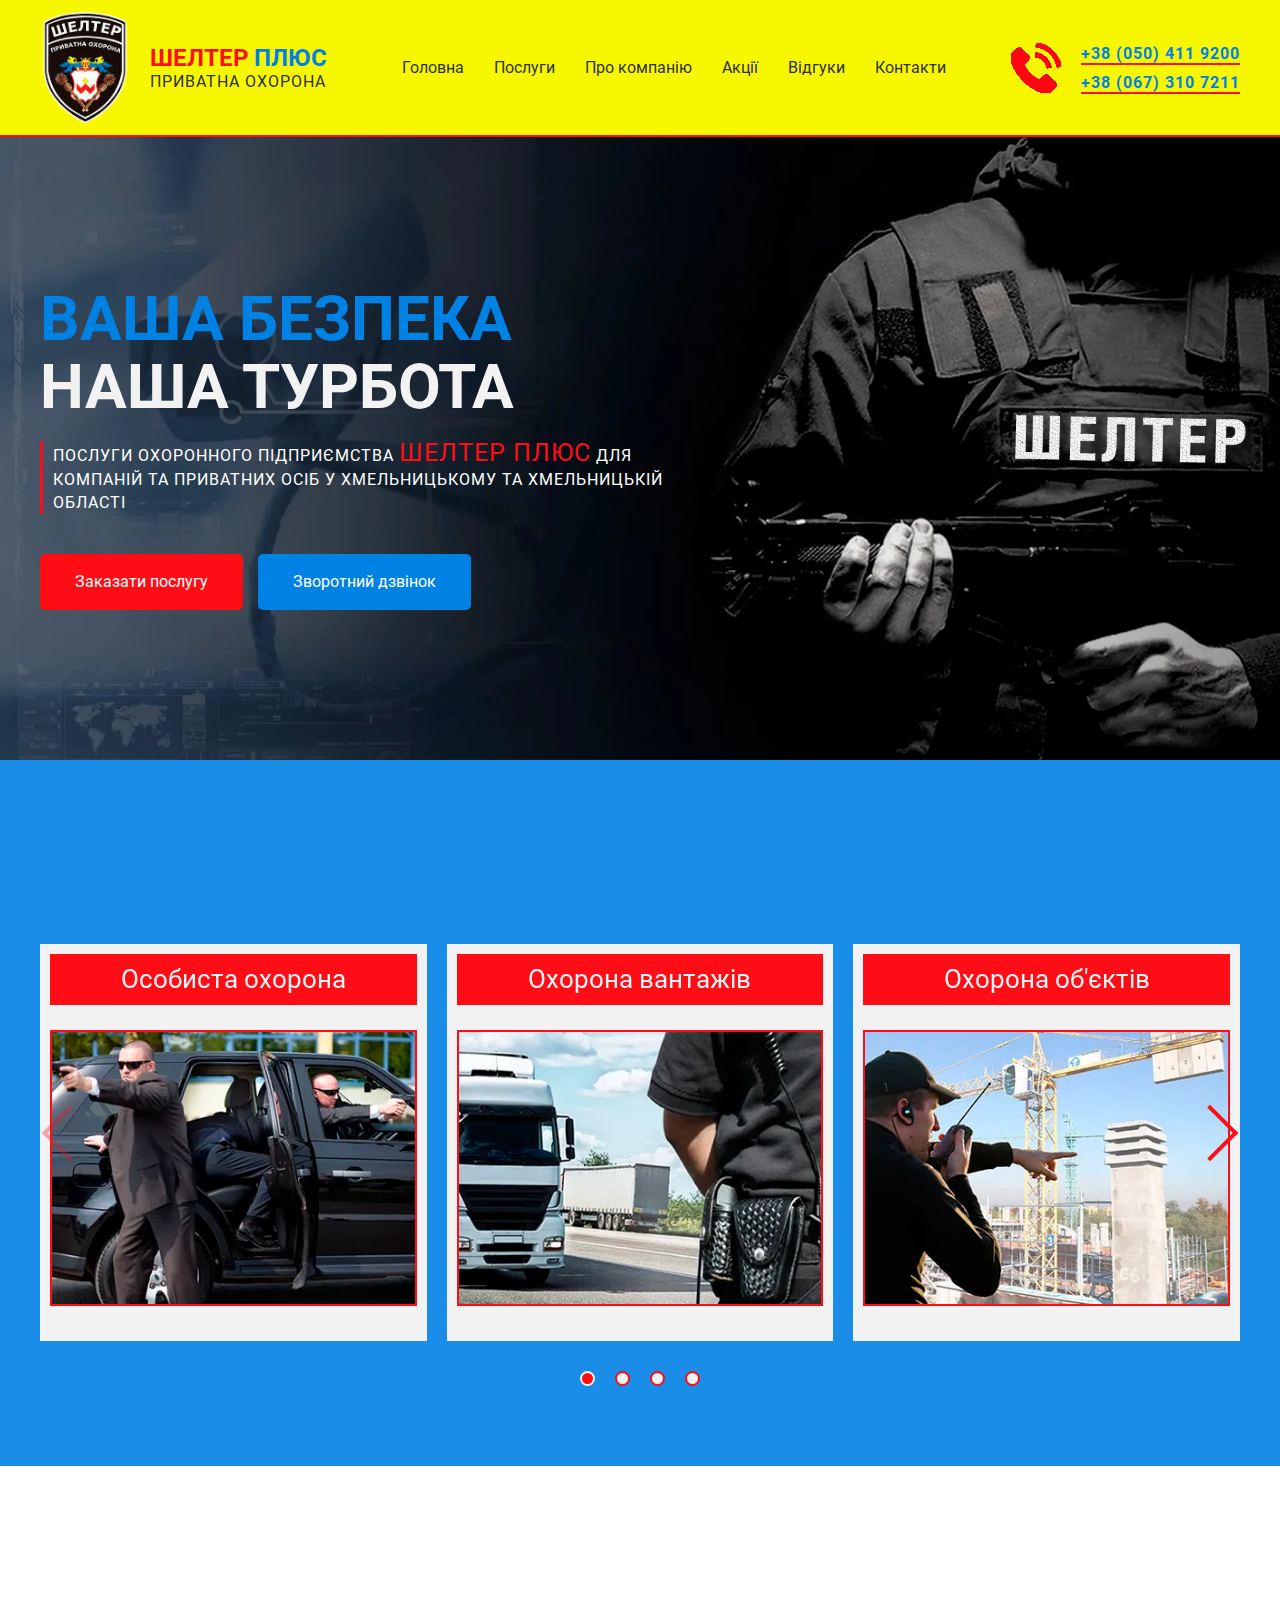
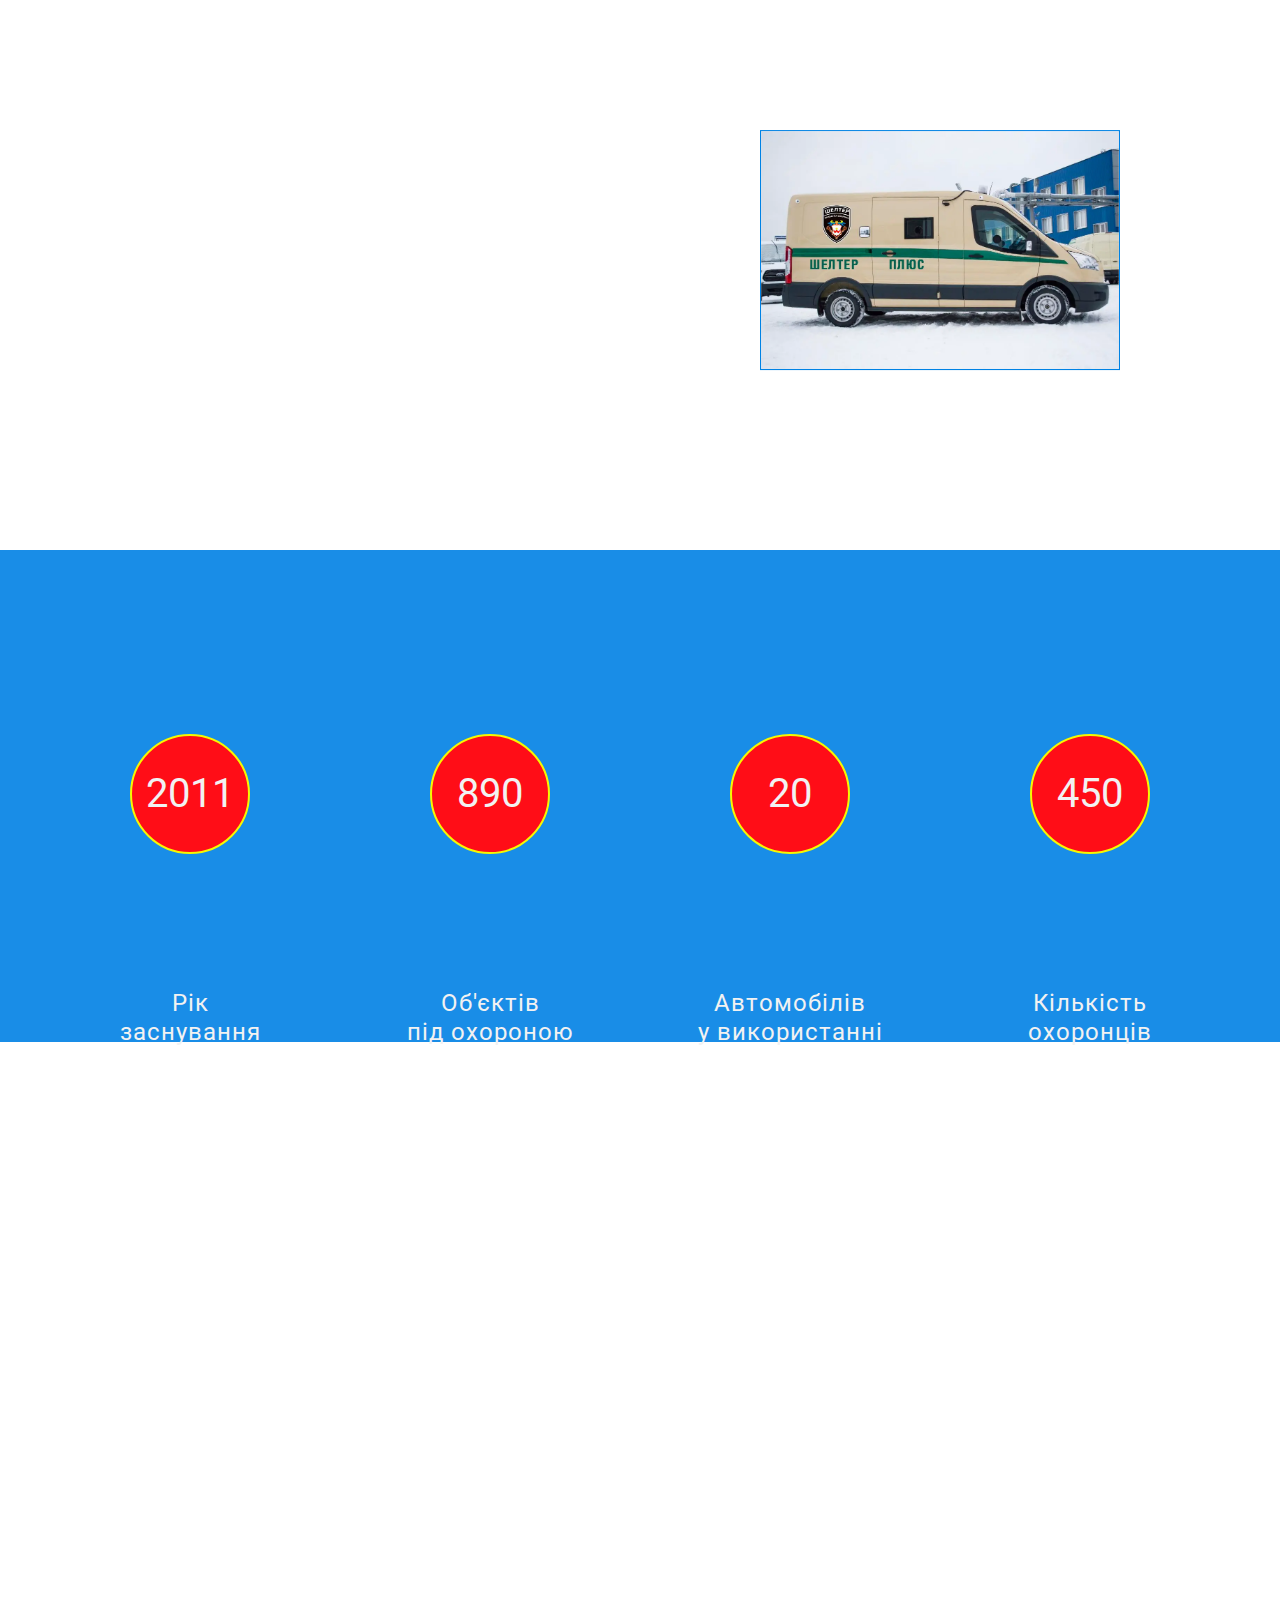
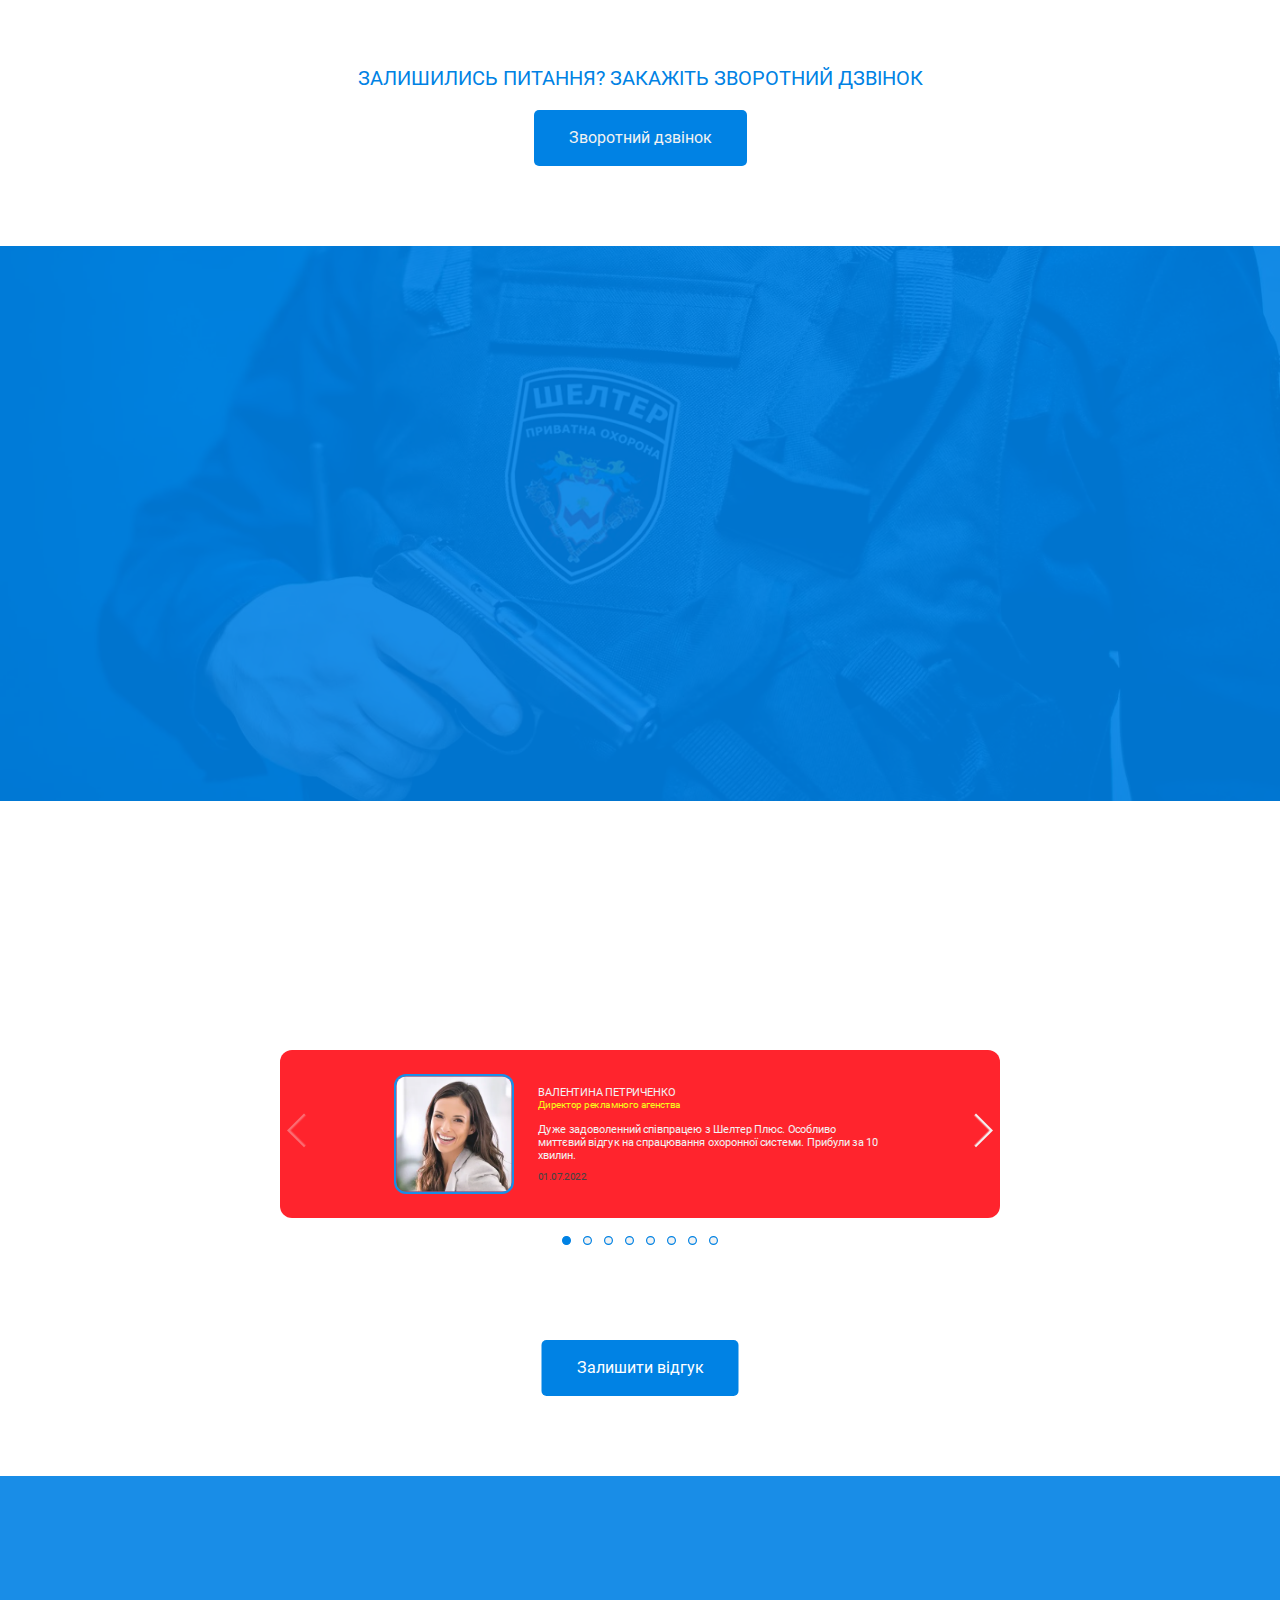
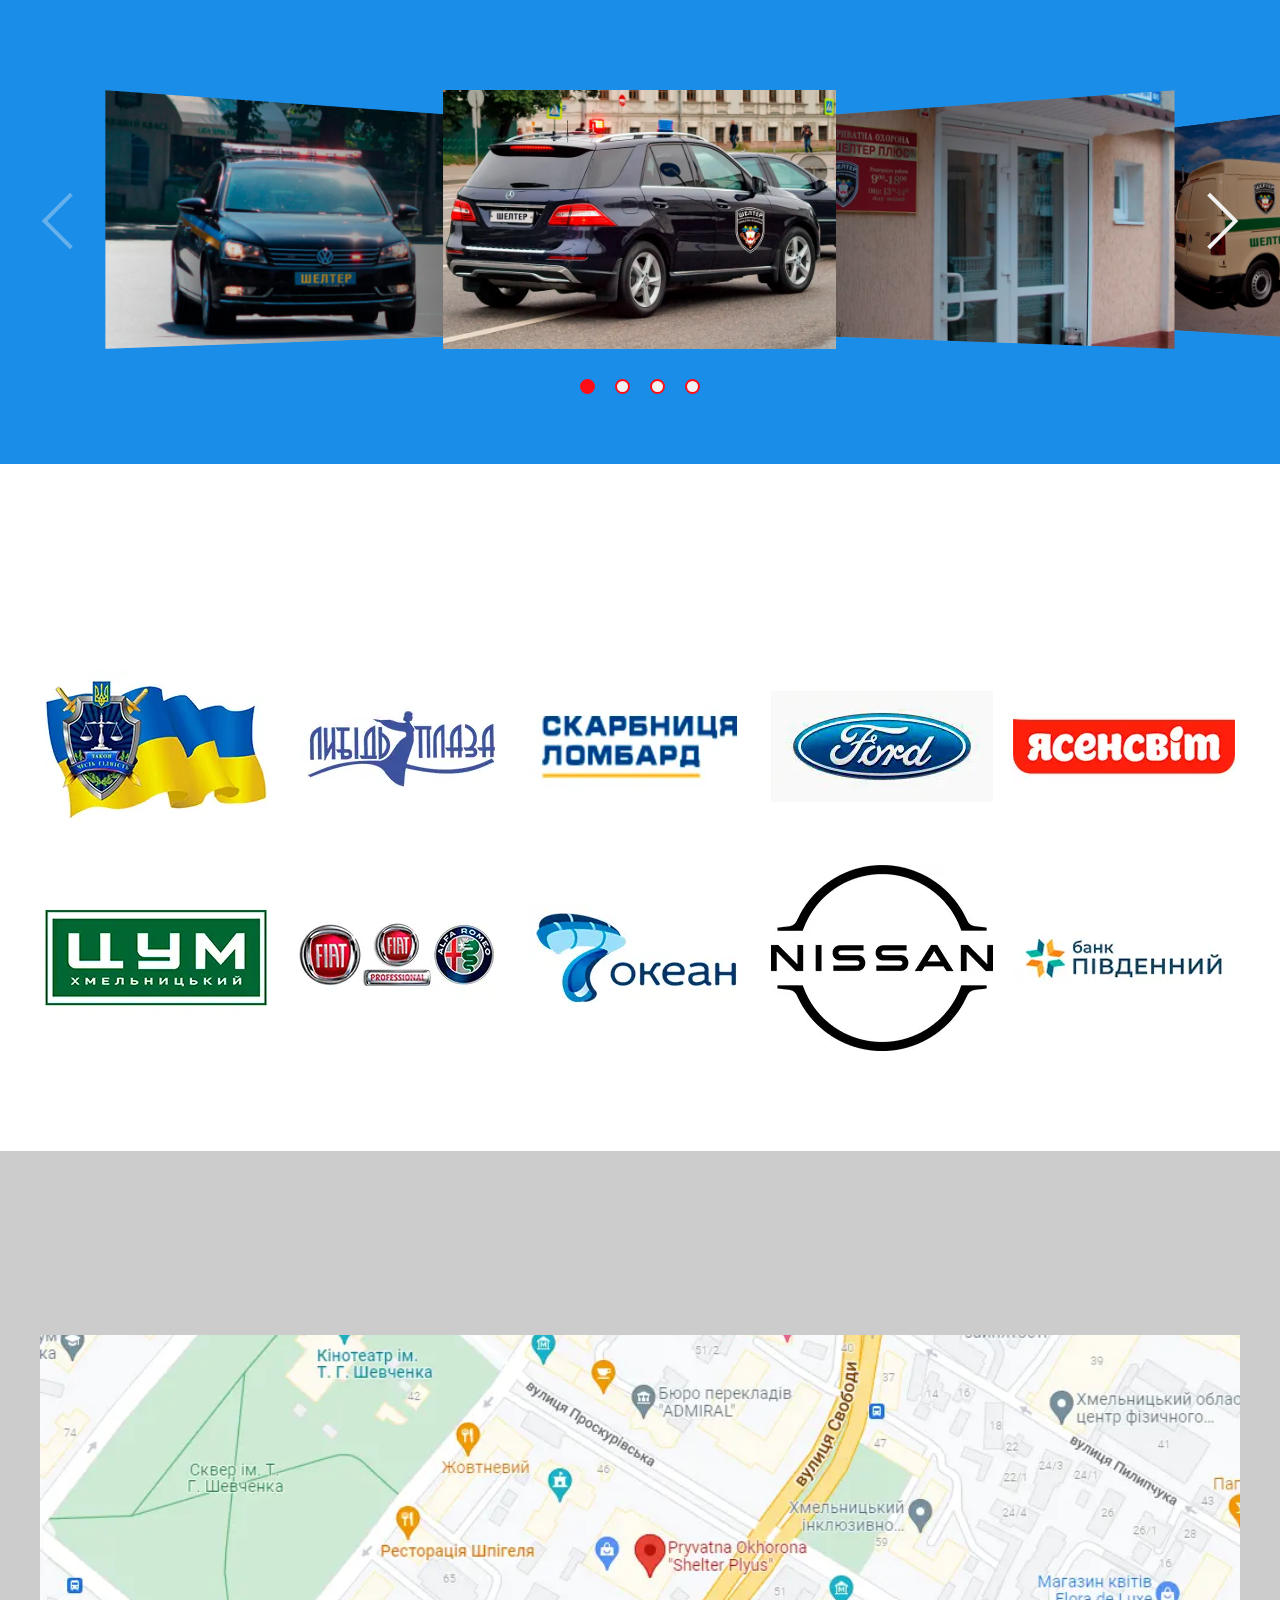
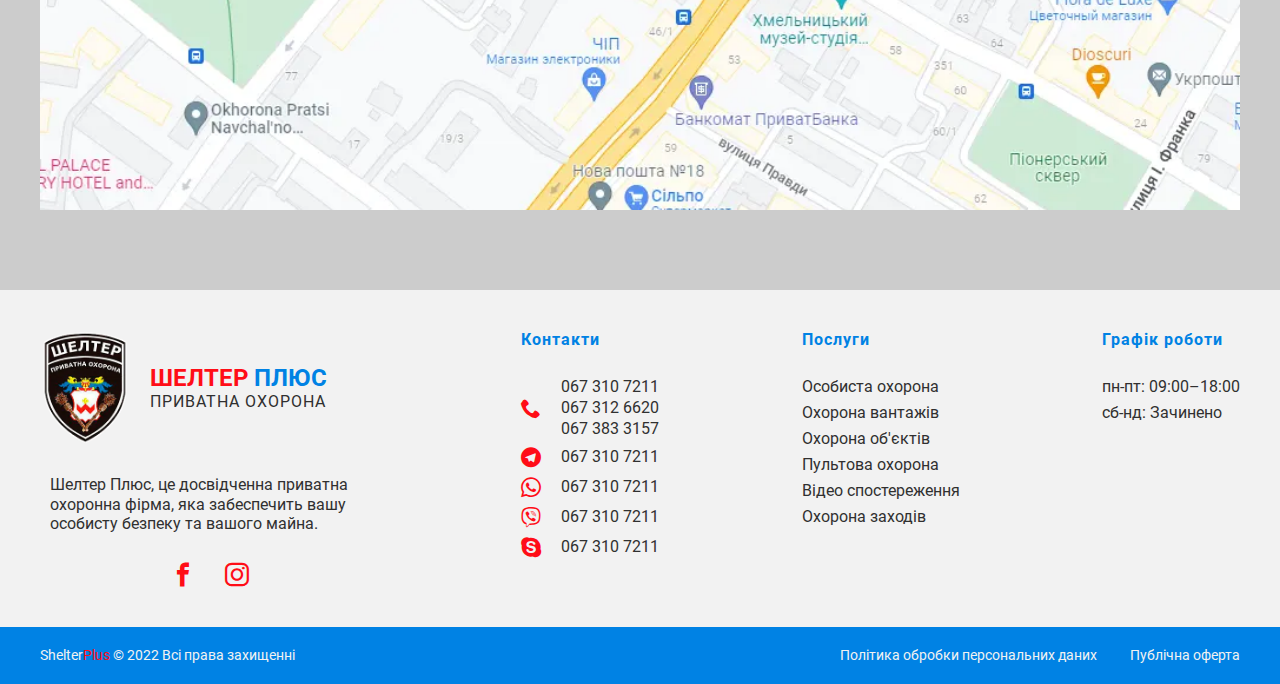
==== commit c0a7a522: "shelter v9" ====
--- a/index.html
+++ b/index.html
@@ -6,7 +6,7 @@
 	<meta charset="UTF-8">
 	<meta name="format-detection" content="telephone=no">
 	<!-- <style>body{opacity: 0;}</style> -->
-	<link rel="stylesheet" href="css/style.min.css?_v=20220730213748">
+	<link rel="stylesheet" href="css/style.min.css?_v=20220802124812">
 	<link rel="shortcut icon" href="favicon.ico">
 	<!-- <meta name="robots" content="noindex, nofollow"> -->
 	<meta name="viewport" content="width=device-width, initial-scale=1.0">
@@ -467,11 +467,6 @@
 							</div>
 							<div class="gallery__slide swiper-slide">
 								<div class="gallery__image">
-									<picture><source srcset="img/gallery/gallery4.webp" type="image/webp"><img src="img/gallery/gallery4.png" alt="Gallery"></picture>
-								</div>
-							</div>
-							<div class="gallery__slide swiper-slide">
-								<div class="gallery__image">
 									<picture><source srcset="img/gallery/gallery5.webp" type="image/webp"><img src="img/gallery/gallery5.png" alt="Gallery"></picture>
 								</div>
 							</div>
@@ -483,11 +478,6 @@
 							<div class="gallery__slide swiper-slide">
 								<div class="gallery__image">
 									<picture><source srcset="img/gallery/gallery7.webp" type="image/webp"><img src="img/gallery/gallery7.png" alt="Gallery"></picture>
-								</div>
-							</div>
-							<div class="gallery__slide swiper-slide">
-								<div class="gallery__image">
-									<picture><source srcset="img/gallery/gallery8.webp" type="image/webp"><img src="img/gallery/gallery8.png" alt="Gallery"></picture>
 								</div>
 							</div>
 						</div>
@@ -817,8 +807,8 @@
 			</div>
 		</div>
 	</div>
-	<script src="https://unpkg.com/swiper@8/swiper-bundle.min.js?_v=20220730213748"></script>
-	<script src="js/app.min.js?_v=20220730213748"></script>
+	<script src="https://unpkg.com/swiper@8/swiper-bundle.min.js?_v=20220802124812"></script>
+	<script src="js/app.min.js?_v=20220802124812"></script>
 </body>
 
 </html>